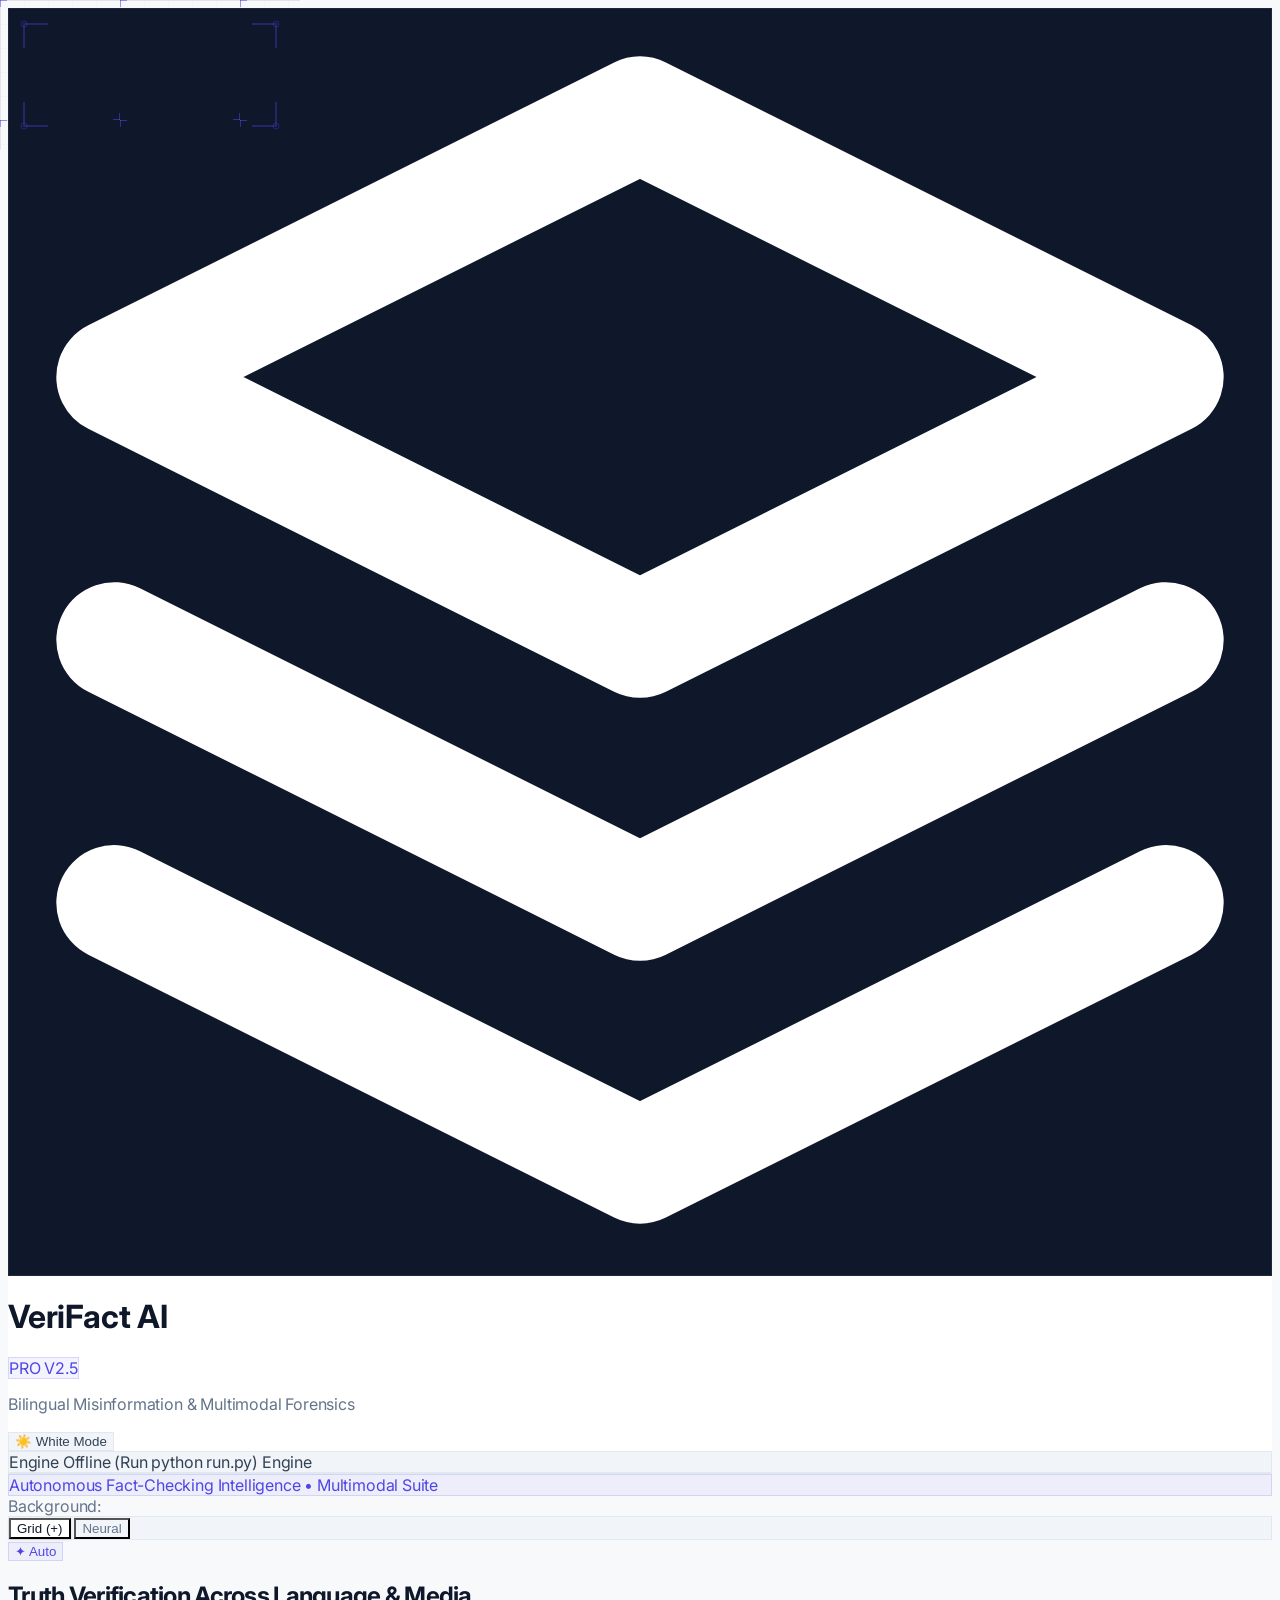
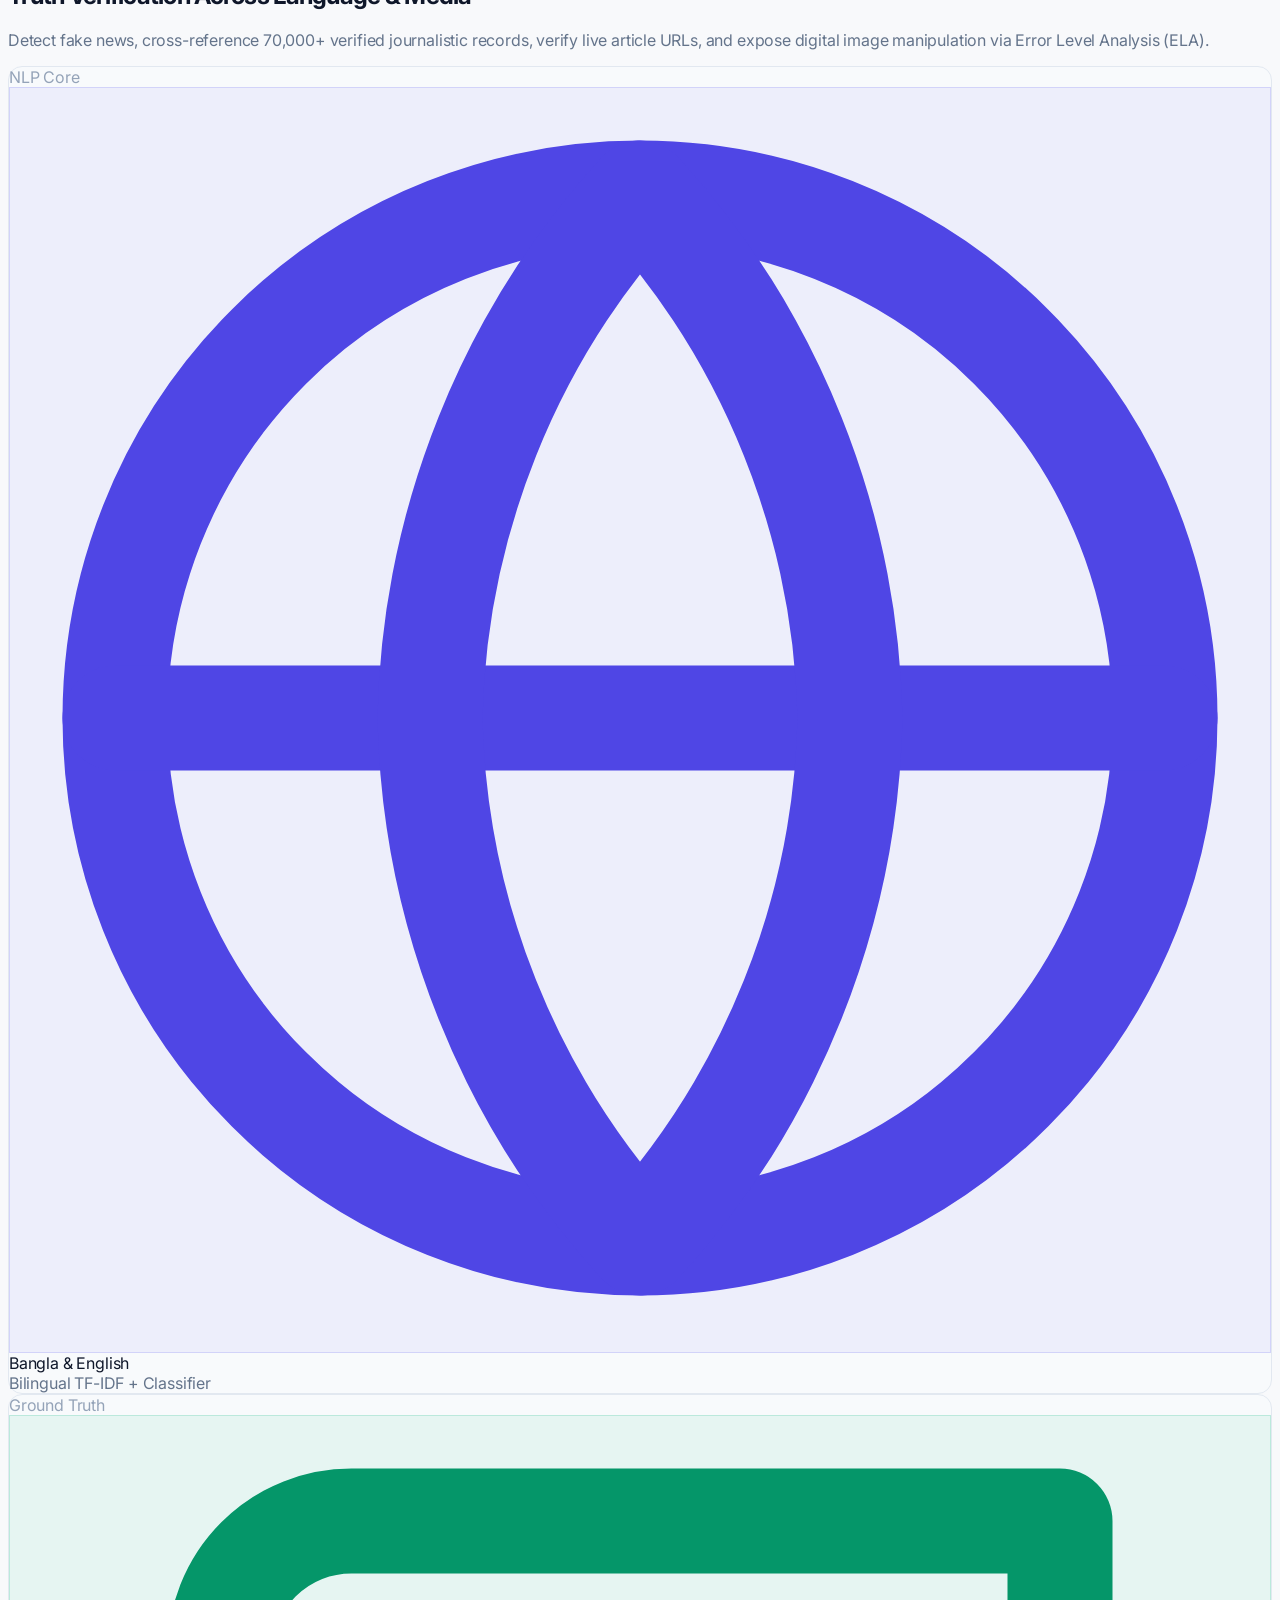
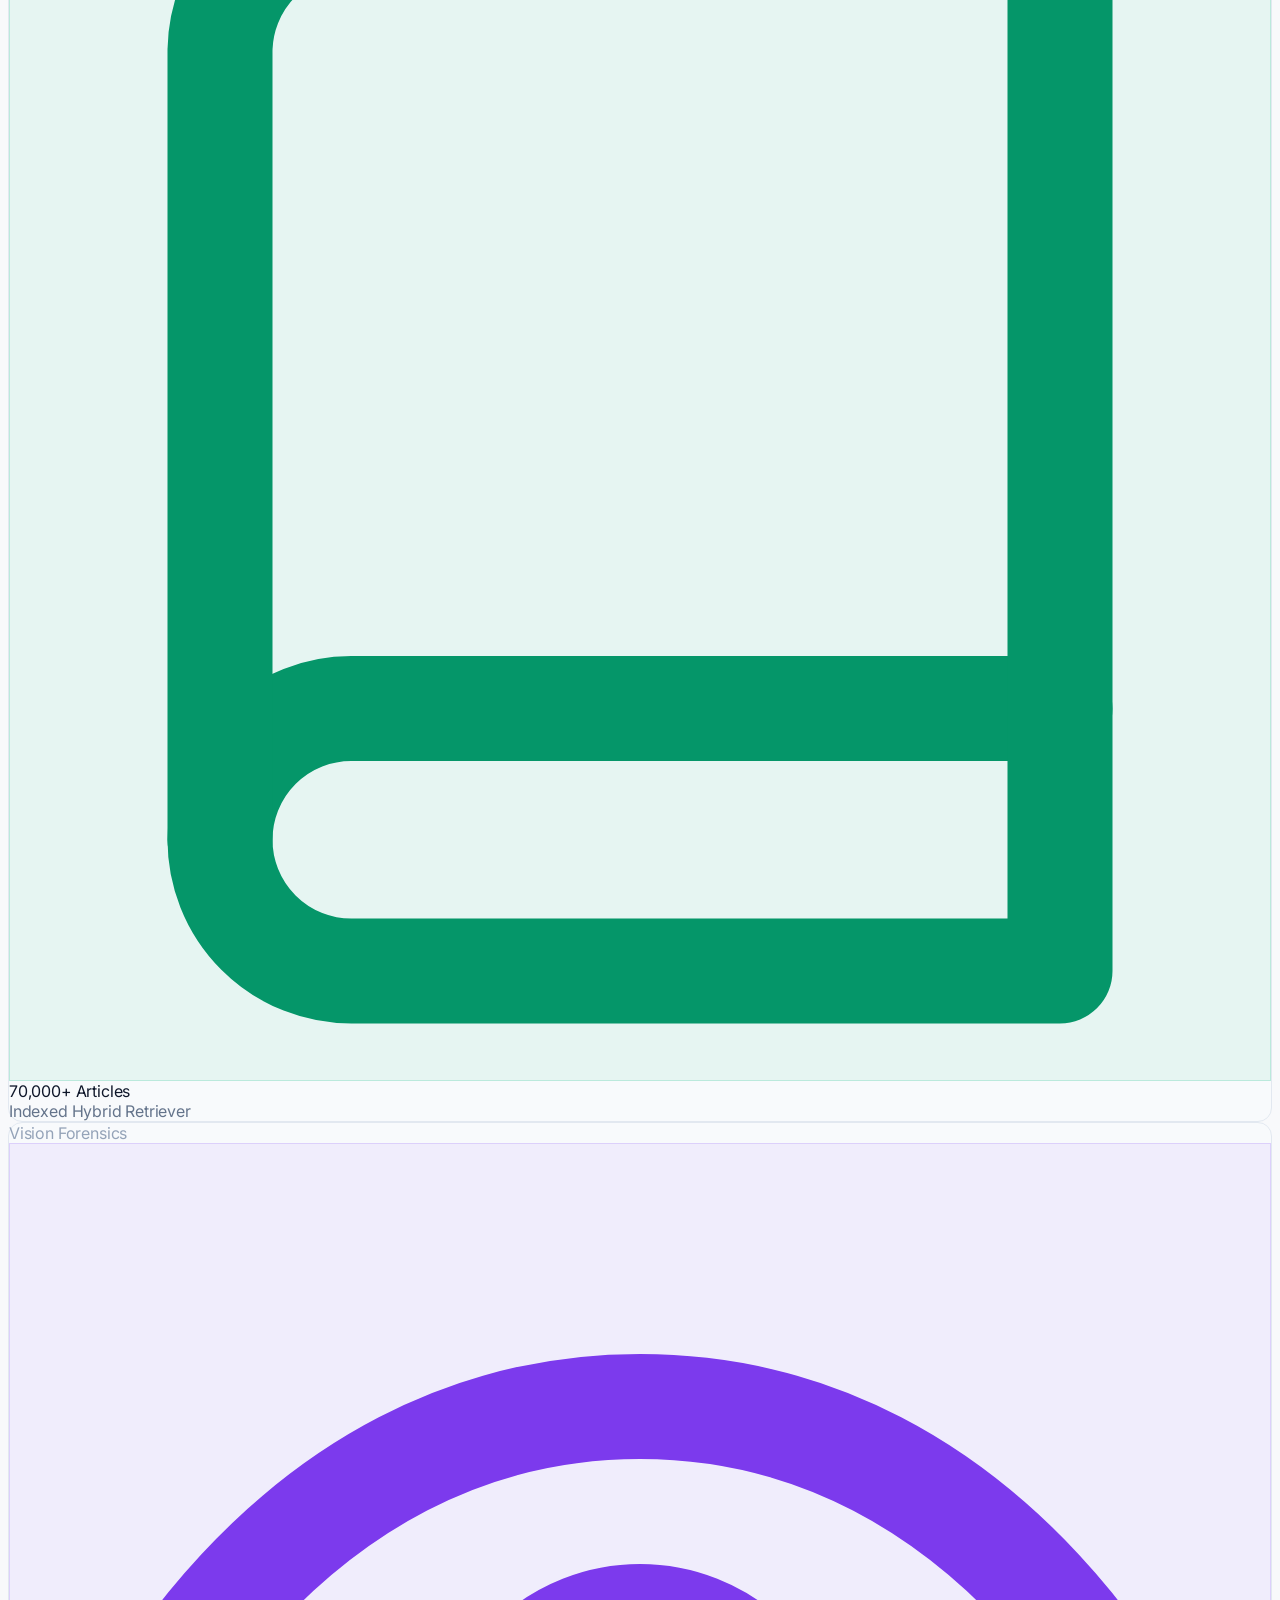
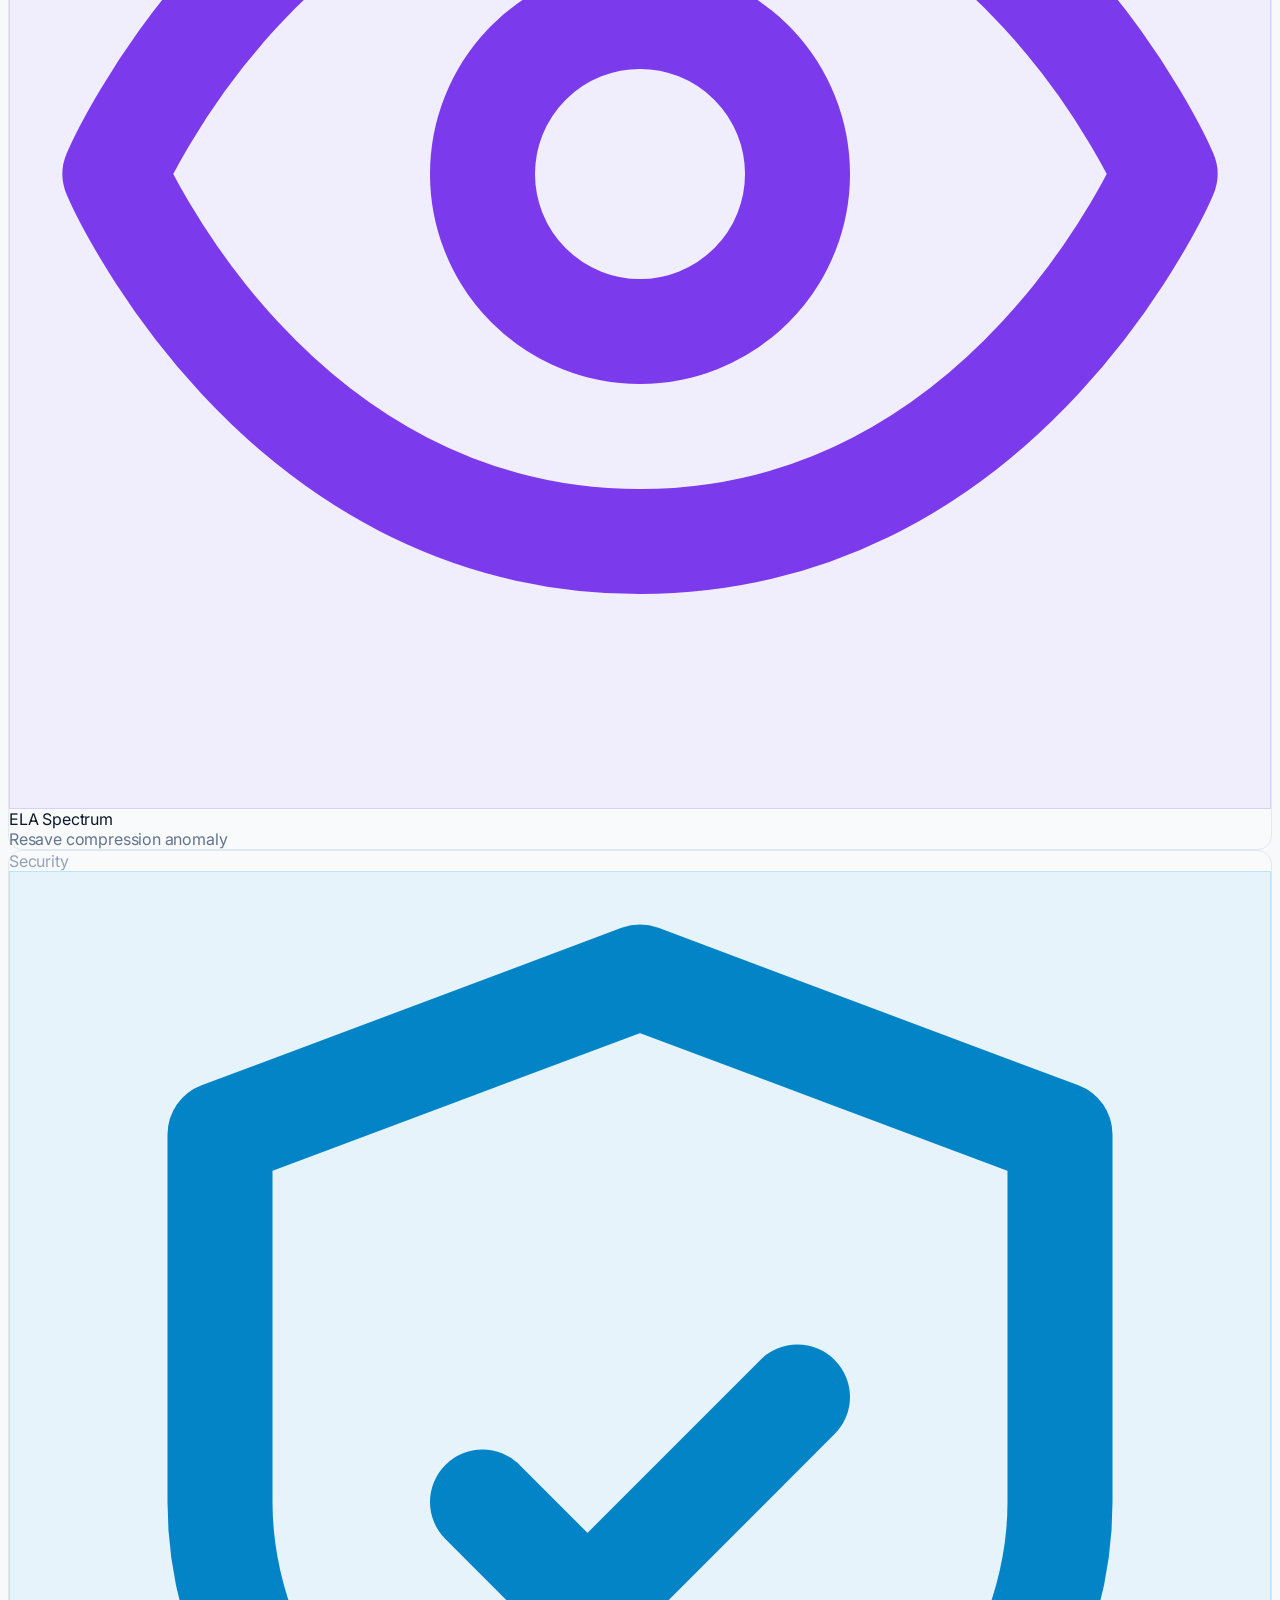
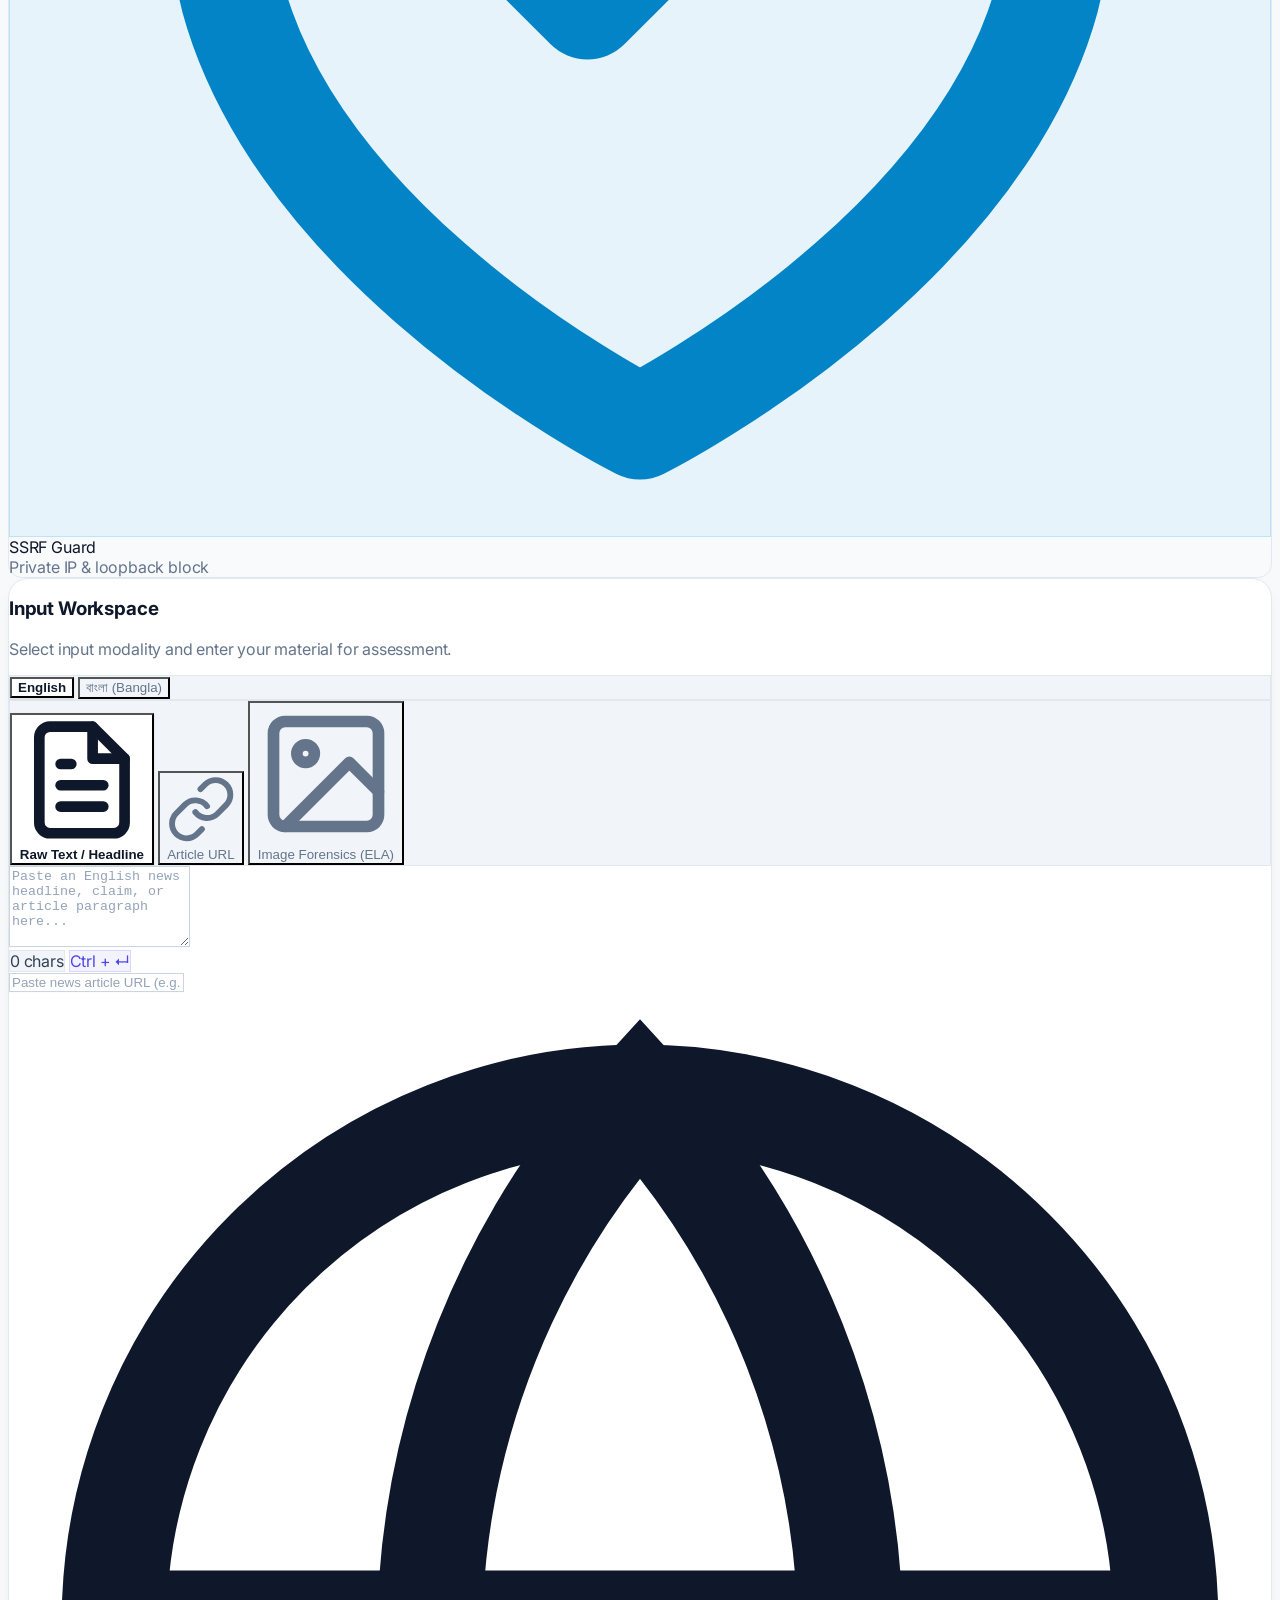
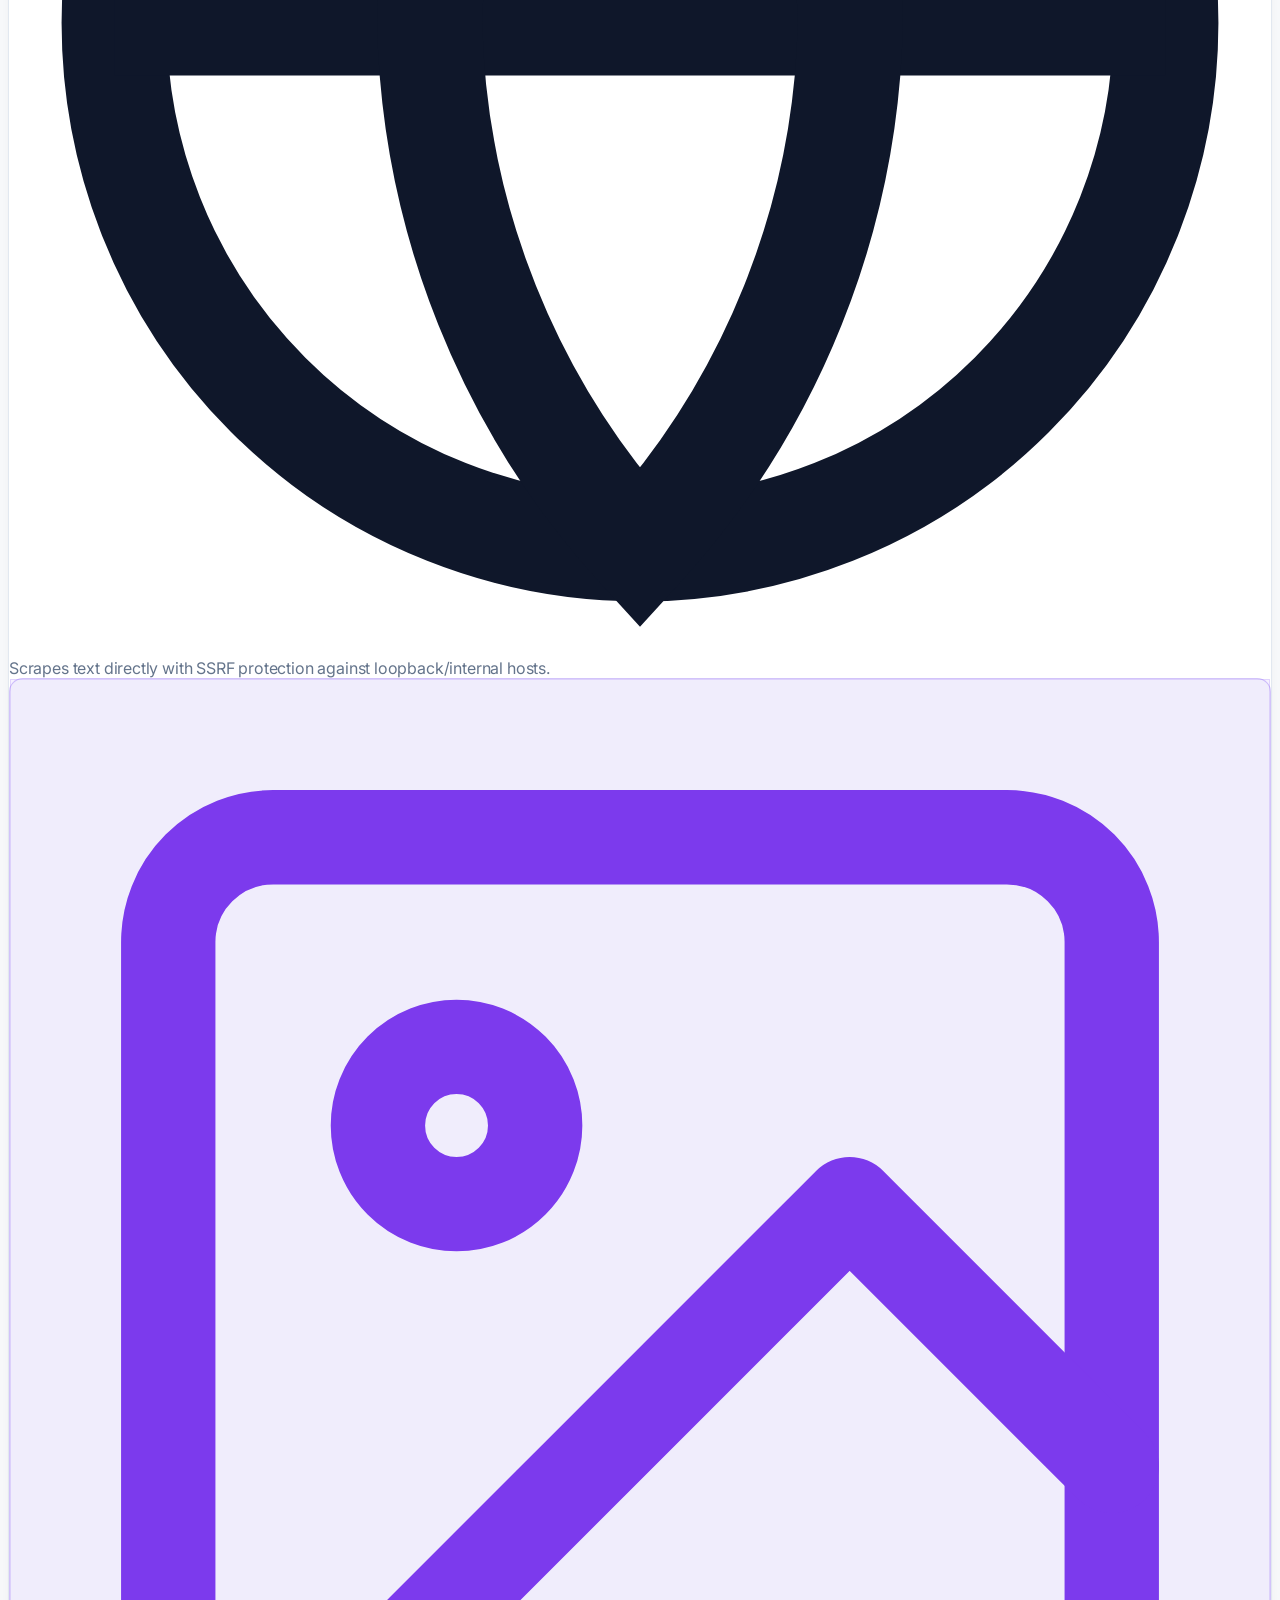
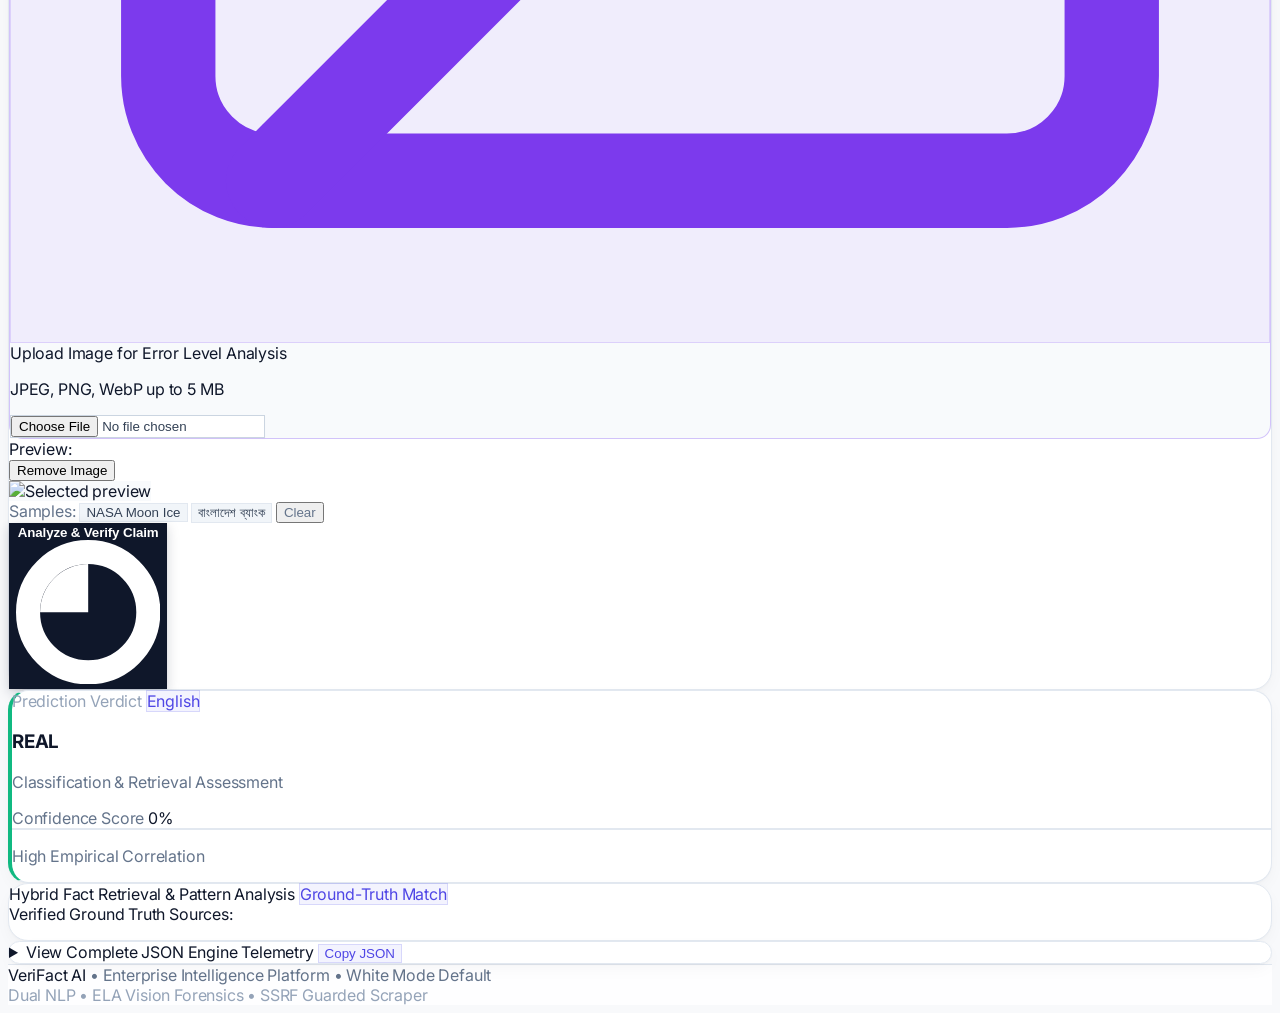
==== frontend/index.html @ a0c015c8 "feat(ui): refine background engine to ultra-luxury Grid (+) and Neural 3D AI core, zero console warn" ====
<!DOCTYPE html>
<html lang="en" data-theme="light">
<head>
  <meta charset="UTF-8" />
  <meta name="viewport" content="width=device-width, initial-scale=1.0" />
  <title>VeriFact AI — Luxury Multimodal Fact Intelligence</title>
  
  <!-- Tailwind CSS & Google Fonts -->
  <script src="https://cdn.tailwindcss.com"></script>
  <link rel="preconnect" href="https://fonts.googleapis.com">
  <link rel="preconnect" href="https://fonts.gstatic.com" crossorigin>
  <link href="https://fonts.googleapis.com/css2?family=Inter:wght@300;400;500;600;700;800;900&family=Noto+Sans+Bengali:wght@400;500;600;700&family=Hind+Siliguri:wght@400;500;600;700&family=JetBrains+Mono:wght@400;500;600;700&display=swap" rel="stylesheet">
  
  <!-- Modular Custom Stylesheet -->
  <link rel="stylesheet" href="css/styles.css" />
</head>
<body class="selection:bg-indigo-600 selection:text-white flex flex-col justify-between">

  <!-- Pure Dynamic Vector Background Layer Container (SVG & Canvas) -->
  <div id="dynamicBgContainer" class="fixed inset-0 z-0 pointer-events-none overflow-hidden" aria-hidden="true"></div>

  <!-- Ambient Luxury Canvas with Subtle Pastel Glows -->
  <div class="fixed inset-0 pointer-events-none z-0 overflow-hidden" aria-hidden="true">
    <!-- Top Central Ambient Spotlight (Soft Indigo) -->
    <div id="ambientSpotlight" class="absolute -top-[280px] left-1/2 -translate-x-1/2 w-[1300px] h-[700px] rounded-full pointer-events-none"
         style="background: radial-gradient(ellipse at top, var(--spotlight-1), transparent 70%);"></div>
    
    <!-- Secondary Bottom Ambient Glow (Soft Sky Cyan) -->
    <div class="absolute -bottom-[220px] -right-[120px] w-[750px] h-[650px] rounded-full pointer-events-none"
         style="background: radial-gradient(ellipse at center, var(--spotlight-2), transparent 70%);"></div>

    <!-- Tertiary Ambient Side Aura (Soft Rose) -->
    <div class="absolute top-[40%] -left-[180px] w-[600px] h-[600px] rounded-full pointer-events-none"
         style="background: radial-gradient(ellipse at center, var(--spotlight-3), transparent 70%);"></div>

    <!-- Micro Dot-Matrix Grid with Subtle Radial Fade Mask -->
    <div id="ambientDots" class="absolute inset-0 [background-size:26px_26px] [mask-image:radial-gradient(ellipse_75%_65%_at_50%_35%,#000_50%,transparent_100%)] opacity-70"
         style="background-image: radial-gradient(var(--bg-dots) 1px, transparent 1px);"></div>

    <!-- Top Rim Illumination Beam -->
    <div class="absolute top-0 left-0 right-0 h-[1px]"
         style="background: linear-gradient(90deg, transparent, var(--top-rim-beam), transparent);"></div>
  </div>

  <!-- Top Glassmorphic Navigation -->
  <header class="relative z-30 sticky top-0 transition-colors duration-200"
          style="background: var(--header-bg); border-bottom: 1px solid var(--header-border); backdrop-filter: blur(20px); -webkit-backdrop-filter: blur(20px);">
    <div class="max-w-5xl mx-auto px-4 sm:px-6 py-3.5 flex items-center justify-between">
      
      <!-- Brand & Emblem -->
      <div class="flex items-center gap-3">
        <!-- Minimal Geometric Aperture Emblem -->
        <div class="w-8 h-8 sm:w-9 sm:h-9 rounded-xl flex items-center justify-center font-bold text-sm shadow-xs transition-all"
             style="background: var(--logo-bg); color: var(--logo-text); border: 1px solid var(--logo-border);">
          <svg class="w-4 h-4 text-indigo-300 dark:text-indigo-400" viewBox="0 0 24 24" fill="none" stroke="currentColor" stroke-width="2.2" stroke-linecap="round" stroke-linejoin="round">
            <polygon points="12 2 2 7 12 12 22 7 12 2"></polygon>
            <polyline points="2 17 12 22 22 17"></polyline>
            <polyline points="2 12 12 17 22 12"></polyline>
          </svg>
        </div>
        <div>
          <div class="flex items-center gap-2">
            <h1 class="text-sm sm:text-base font-bold tracking-tight uppercase" style="color: var(--text-main);">VeriFact AI</h1>
            <span class="text-[10px] font-mono uppercase px-2 py-0.5 rounded-full badge-indigo font-bold tracking-wide">
              PRO V2.5
            </span>
          </div>
          <p class="text-[11px] font-normal" style="color: var(--text-muted);">Bilingual Misinformation & Multimodal Forensics</p>
        </div>
      </div>

      <!-- Controls: Theme Toggle & Engine Status -->
      <div class="flex items-center gap-2 sm:gap-2.5">
        
        <!-- White / Dark Theme Switcher Button -->
        <button type="button" id="themeToggleBtn" onclick="toggleTheme()"
          class="flex items-center gap-1.5 px-3 py-1.5 rounded-lg text-xs font-mono pill-theme hover:opacity-90 transition cursor-pointer shadow-xs active:scale-95"
          title="Toggle White / Dark Theme">
          <span id="themeIcon">☀️</span>
          <span id="themeLabel" class="hidden sm:inline font-semibold">White Mode</span>
        </button>

        <!-- Backend Status Pill -->
        <div id="serverStatus" class="flex items-center gap-2 px-3 py-1.5 rounded-lg text-xs font-mono pill-theme shadow-xs">
          <span id="statusDot" class="w-2 h-2 rounded-full bg-zinc-400 animate-pulse"></span>
          <span id="statusText" class="hidden sm:inline">Checking Engine...</span>
          <span class="sm:hidden font-mono text-[10px]" id="statusMobileText">Engine</span>
        </div>
      </div>
    </div>
  </header>

  <!-- Main Workspace -->
  <main class="relative z-10 max-w-5xl w-full mx-auto px-4 sm:px-6 py-8 space-y-6 flex-grow">

    <!-- Hero Announcement & Value Proposition -->
    <div class="text-center sm:text-left space-y-3">
      <div class="flex flex-wrap items-center justify-between gap-3">
        <!-- Eyebrow Pill Badge -->
        <div class="inline-flex items-center gap-2 px-3 py-1 rounded-full text-[11px] font-mono tracking-wider uppercase badge-indigo shadow-xs">
          <span class="w-1.5 h-1.5 rounded-full bg-indigo-500 animate-ping"></span>
          Autonomous Fact-Checking Intelligence • Multimodal Suite
        </div>

        <!-- Background Shades Preset Switcher: Grid (+) & Neural -->
        <div class="flex items-center gap-1.5 text-xs font-mono">
          <span class="text-[11px] hidden sm:inline" style="color: var(--text-muted);">Background:</span>
          <div class="inline-flex rounded-xl p-0.5 shadow-xs" style="background: var(--tab-bar-bg); border: 1px solid var(--card-border);">
            <button type="button" onclick="setBackgroundPattern('grid')" id="bgBtn-grid" class="px-3 py-1 rounded-lg text-[11px] font-bold transition cursor-pointer" title="Technical Blueprint Cross Grid (+)">Grid (+)</button>
            <button type="button" onclick="setBackgroundPattern('neural')" id="bgBtn-neural" class="px-3 py-1 rounded-lg text-[11px] transition cursor-pointer" title="3D Geodesic AI Constellation">Neural</button>
          </div>
          <!-- Auto-Cycle Toggle Button -->
          <button type="button" onclick="toggleAutoCycle()" id="bgBtn-auto" class="flex items-center gap-1.5 px-2.5 py-1 rounded-xl text-[11px] font-bold transition cursor-pointer shadow-xs badge-indigo" title="Toggle Auto-Cycle">
            <span id="bgAutoDot" class="w-1.5 h-1.5 rounded-full bg-indigo-500 animate-ping"></span>
            <span>✦ Auto</span>
          </button>
        </div>
      </div>
      
      <h2 class="text-3xl sm:text-4xl md:text-[2.65rem] font-extrabold tracking-tight text-metallic leading-[1.16]">
        Truth Verification Across Language & Media
      </h2>
      <p class="text-sm sm:text-[15px] max-w-2xl leading-relaxed" style="color: var(--text-muted);">
        Detect fake news, cross-reference 70,000+ verified journalistic records, verify live article URLs, and expose digital image manipulation via Error Level Analysis (ELA).
      </p>
    </div>

    <!-- Live Telemetry Feature Overview Cards (Precision Enterprise Icons) -->
    <div class="grid grid-cols-1 sm:grid-cols-2 lg:grid-cols-4 gap-3 text-xs font-mono">
      
      <!-- 1. NLP Core -->
      <div class="mono-card-subtle p-4 flex flex-col justify-between hover:translate-y-[-1px] transition">
        <div class="flex items-center justify-between">
          <span class="text-[10px] uppercase tracking-wider font-bold" style="color: var(--text-subtle);">NLP Core</span>
          <div class="w-7 h-7 rounded-lg flex items-center justify-center badge-indigo shadow-2xs">
            <svg class="w-3.5 h-3.5" viewBox="0 0 24 24" fill="none" stroke="currentColor" stroke-width="2" stroke-linecap="round" stroke-linejoin="round">
              <circle cx="12" cy="12" r="10"></circle>
              <line x1="2" y1="12" x2="22" y2="12"></line>
              <path d="M12 2a15.3 15.3 0 0 1 4 10 15.3 15.3 0 0 1-4 10 15.3 15.3 0 0 1-4-10 15.3 15.3 0 0 1 4-10z"></path>
            </svg>
          </div>
        </div>
        <div class="mt-3 font-bold text-sm sm:text-[15px]" style="color: var(--text-main);">Bangla & English</div>
        <span class="text-[11px] mt-0.5" style="color: var(--text-muted);">Bilingual TF-IDF + Classifier</span>
      </div>

      <!-- 2. Ground Truth -->
      <div class="mono-card-subtle p-4 flex flex-col justify-between hover:translate-y-[-1px] transition">
        <div class="flex items-center justify-between">
          <span class="text-[10px] uppercase tracking-wider font-bold" style="color: var(--text-subtle);">Ground Truth</span>
          <div class="w-7 h-7 rounded-lg flex items-center justify-center badge-emerald shadow-2xs">
            <svg class="w-3.5 h-3.5" viewBox="0 0 24 24" fill="none" stroke="currentColor" stroke-width="2" stroke-linecap="round" stroke-linejoin="round">
              <path d="M4 19.5A2.5 2.5 0 0 1 6.5 17H20"></path>
              <path d="M6.5 2H20v20H6.5A2.5 2.5 0 0 1 4 19.5v-15A2.5 2.5 0 0 1 6.5 2z"></path>
            </svg>
          </div>
        </div>
        <div class="mt-3 font-bold text-sm sm:text-[15px]" style="color: var(--text-main);">70,000+ Articles</div>
        <span class="text-[11px] mt-0.5" style="color: var(--text-muted);">Indexed Hybrid Retriever</span>
      </div>

      <!-- 3. Vision Forensics -->
      <div class="mono-card-subtle p-4 flex flex-col justify-between hover:translate-y-[-1px] transition">
        <div class="flex items-center justify-between">
          <span class="text-[10px] uppercase tracking-wider font-bold" style="color: var(--text-subtle);">Vision Forensics</span>
          <div class="w-7 h-7 rounded-lg flex items-center justify-center badge-violet shadow-2xs">
            <svg class="w-3.5 h-3.5" viewBox="0 0 24 24" fill="none" stroke="currentColor" stroke-width="2" stroke-linecap="round" stroke-linejoin="round">
              <path d="M2 12s3-7 10-7 10 7 10 7-3 7-10 7-10-7-10-7Z"></path>
              <circle cx="12" cy="12" r="3"></circle>
            </svg>
          </div>
        </div>
        <div class="mt-3 font-bold text-sm sm:text-[15px]" style="color: var(--text-main);">ELA Spectrum</div>
        <span class="text-[11px] mt-0.5" style="color: var(--text-muted);">Resave compression anomaly</span>
      </div>

      <!-- 4. Security -->
      <div class="mono-card-subtle p-4 flex flex-col justify-between hover:translate-y-[-1px] transition">
        <div class="flex items-center justify-between">
          <span class="text-[10px] uppercase tracking-wider font-bold" style="color: var(--text-subtle);">Security</span>
          <div class="w-7 h-7 rounded-lg flex items-center justify-center badge-sky shadow-2xs">
            <svg class="w-3.5 h-3.5" viewBox="0 0 24 24" fill="none" stroke="currentColor" stroke-width="2" stroke-linecap="round" stroke-linejoin="round">
              <path d="M12 22s8-4 8-10V5l-8-3-8 3v7c0 6 8 10 8 10z"></path>
              <path d="m9 12 2 2 4-4"></path>
            </svg>
          </div>
        </div>
        <div class="mt-3 font-bold text-sm sm:text-[15px]" style="color: var(--text-main);">SSRF Guard</div>
        <span class="text-[11px] mt-0.5" style="color: var(--text-muted);">Private IP & loopback block</span>
      </div>
    </div>

    <!-- Primary Input Workspace Card -->
    <section class="mono-card p-6 sm:p-7 space-y-6">
      
      <!-- Top Row: Card Title & Language Toggle -->
      <div class="flex flex-wrap items-center justify-between gap-4 border-b pb-5" style="border-color: var(--card-border);">
        <div>
          <h3 class="text-base sm:text-lg font-bold tracking-tight" style="color: var(--text-main);">Input Workspace</h3>
          <p class="text-xs mt-0.5 font-normal" style="color: var(--text-muted);">Select input modality and enter your material for assessment.</p>
        </div>

        <!-- Language Switcher Segmented Control -->
        <div id="langSelector" class="inline-flex rounded-lg p-0.5 shadow-2xs" style="background: var(--tab-bar-bg); border: 1px solid var(--card-border);">
          <button type="button" id="btnEn" onclick="setLanguage('en')"
            class="px-3.5 py-1.5 rounded-md text-xs font-semibold transition cursor-pointer"
            style="background: var(--tab-active-bg); color: var(--tab-active-text); box-shadow: var(--tab-active-shadow);">
            English
          </button>
          <button type="button" id="btnBn" onclick="setLanguage('bn')"
            class="px-3.5 py-1.5 rounded-md text-xs font-semibold transition cursor-pointer"
            style="color: var(--tab-inactive-text);">
            বাংলা (Bangla)
          </button>
        </div>
      </div>

      <!-- Segmented Modality Tabs with Refined SVG Icons -->
      <div class="inline-flex rounded-xl p-1 gap-1 flex-wrap sm:flex-nowrap" style="background: var(--tab-bar-bg); border: 1px solid var(--card-border);">
        <button type="button" id="tabText" onclick="setInputMode('text')"
          class="flex items-center gap-2 px-3.5 py-1.5 rounded-lg text-xs font-semibold transition cursor-pointer"
          style="background: var(--tab-active-bg); color: var(--tab-active-text); box-shadow: var(--tab-active-shadow);">
          <svg class="w-3.5 h-3.5 text-indigo-600 dark:text-indigo-400" viewBox="0 0 24 24" fill="none" stroke="currentColor" stroke-width="2" stroke-linecap="round" stroke-linejoin="round">
            <path d="M14 2H6a2 2 0 0 0-2 2v16a2 2 0 0 0 2 2h12a2 2 0 0 0 2-2V8z"></path>
            <polyline points="14 2 14 8 20 8"></polyline>
            <line x1="16" y1="13" x2="8" y2="13"></line>
            <line x1="16" y1="17" x2="8" y2="17"></line>
            <polyline points="10 9 9 9 8 9"></polyline>
          </svg>
          <span>Raw Text / Headline</span>
        </button>

        <button type="button" id="tabUrl" onclick="setInputMode('url')"
          class="flex items-center gap-2 px-3.5 py-1.5 rounded-lg text-xs font-semibold transition cursor-pointer"
          style="color: var(--tab-inactive-text); background: transparent;">
          <svg class="w-3.5 h-3.5 text-sky-600 dark:text-sky-400" viewBox="0 0 24 24" fill="none" stroke="currentColor" stroke-width="2" stroke-linecap="round" stroke-linejoin="round">
            <path d="M10 13a5 5 0 0 0 7.54.54l3-3a5 5 0 0 0-7.07-7.07l-1.72 1.71"></path>
            <path d="M14 11a5 5 0 0 0-7.54-.54l-3 3a5 5 0 0 0 7.07 7.07l1.71-1.71"></path>
          </svg>
          <span>Article URL</span>
        </button>

        <button type="button" id="tabImage" onclick="setInputMode('image')"
          class="flex items-center gap-2 px-3.5 py-1.5 rounded-lg text-xs font-semibold transition cursor-pointer"
          style="color: var(--tab-inactive-text); background: transparent;">
          <svg class="w-3.5 h-3.5 text-violet-600 dark:text-violet-400" viewBox="0 0 24 24" fill="none" stroke="currentColor" stroke-width="2" stroke-linecap="round" stroke-linejoin="round">
            <rect x="3" y="3" width="18" height="18" rx="2" ry="2"></rect>
            <circle cx="8.5" cy="8.5" r="1.5"></circle>
            <polyline points="21 15 16 10 5 21"></polyline>
          </svg>
          <span>Image Forensics (ELA)</span>
        </button>
      </div>

      <!-- Modality 1: Raw Text Input -->
      <div id="textInputContainer" class="space-y-2">
        <div class="relative">
          <textarea id="newsInput" rows="5"
            oninput="updateCharCount()"
            placeholder="Paste an English news headline, claim, or article paragraph here..."
            class="mono-input w-full rounded-xl p-4 text-sm outline-none resize-y font-normal leading-relaxed min-h-[140px]"></textarea>
          
          <!-- Character & Shortcut HUD -->
          <div class="absolute bottom-3 right-3 flex items-center gap-2 pointer-events-none">
            <span id="charCount" class="text-[10px] font-mono px-2 py-0.5 rounded pill-theme opacity-85">0 chars</span>
            <span class="text-[10px] font-mono px-2 py-0.5 rounded badge-indigo opacity-90 hidden sm:inline">Ctrl + ↵</span>
          </div>
        </div>
      </div>

      <!-- Modality 2: Article URL Input -->
      <div id="urlInputContainer" class="hidden space-y-2.5">
        <div class="relative">
          <input id="newsUrlInput" type="url"
            placeholder="Paste news article URL (e.g., https://www.bbc.com/news/article...)"
            class="mono-input w-full rounded-xl px-4 py-3.5 text-sm outline-none pl-11" />
          <div class="absolute left-4 top-1/2 -translate-y-1/2 pointer-events-none text-sky-500">
            <svg class="w-4 h-4" viewBox="0 0 24 24" fill="none" stroke="currentColor" stroke-width="2">
              <circle cx="12" cy="12" r="10"></circle>
              <line x1="2" y1="12" x2="22" y2="12"></line>
              <path d="M12 2a15.3 15.3 0 0 1 4 10 15.3 15.3 0 0 1-4 10 15.3 15.3 0 0 1-4-10 15.3 15.3 0 0 1 4-10z"></path>
            </svg>
          </div>
        </div>
        <div class="flex items-center gap-2 text-[11px] font-mono" style="color: var(--text-muted);">
          <span class="w-1.5 h-1.5 rounded-full bg-sky-500"></span>
          Scrapes text directly with SSRF protection against loopback/internal hosts.
        </div>
      </div>

      <!-- Modality 3: Image Forensics Input -->
      <div id="imageInputContainer" class="hidden space-y-4">
        <div id="imageDropzone" class="mono-card-subtle p-6 border-2 border-dashed rounded-xl text-center space-y-3 cursor-pointer transition hover:border-violet-400/60" style="border-color: rgba(139, 92, 246, 0.35);">
          <div class="w-11 h-11 mx-auto rounded-full flex items-center justify-center badge-violet shadow-2xs">
            <svg class="w-5 h-5 text-violet-600 dark:text-violet-400" viewBox="0 0 24 24" fill="none" stroke="currentColor" stroke-width="1.8" stroke-linecap="round" stroke-linejoin="round">
              <rect x="3" y="3" width="18" height="18" rx="2" ry="2"></rect>
              <circle cx="8.5" cy="8.5" r="1.5"></circle>
              <polyline points="21 15 16 10 5 21"></polyline>
            </svg>
          </div>
          <div>
            <div class="text-xs font-bold" style="color: var(--text-main);">Upload Image for Error Level Analysis</div>
            <p class="text-[11px] font-mono mt-0.5 text-violet-600/80 dark:text-violet-400/80">JPEG, PNG, WebP up to 5 MB</p>
          </div>
          <input id="imageFileInput" type="file" accept="image/jpeg,image/jpg,image/png,image/webp,image/avif"
            onchange="previewSelectedImage()"
            class="block w-full text-xs file:mr-4 file:py-2 file:px-4 file:rounded-xl file:border-0 file:text-xs file:font-semibold file:cursor-pointer cursor-pointer mono-input rounded-xl p-2.5"
            style="color: var(--text-secondary);" />
        </div>

        <div id="imagePreviewWrapper" class="hidden pt-1 space-y-2">
          <div class="flex items-center justify-between">
            <div class="flex items-center gap-2">
              <span class="text-[11px] font-mono uppercase tracking-wider text-violet-600 dark:text-violet-400 font-bold">Preview:</span>
              <span id="imageFileInfo" class="text-xs font-mono" style="color: var(--text-muted);"></span>
            </div>
            <button type="button" onclick="clearImagePreview()" class="text-xs font-mono hover:underline cursor-pointer text-rose-500 font-medium">Remove Image</button>
          </div>
          <img id="imagePreview" src="" alt="Selected preview" class="max-h-64 rounded-xl object-contain p-2 shadow-xl mx-auto border border-violet-200/50 dark:border-violet-800/40"
               style="background: var(--card-subtle-bg);" />
        </div>
      </div>

      <!-- Action Footer: Quick Samples & Submit Button -->
      <div class="flex flex-wrap items-center justify-between gap-4 pt-3.5 border-t" style="border-color: var(--card-border);">
        <div id="sampleControls" class="flex flex-wrap items-center gap-2 text-xs">
          <span class="font-mono text-[11px]" style="color: var(--text-muted);">Samples:</span>
          <button type="button" onclick="loadSample('en')" class="px-3 py-1 rounded-lg pill-theme hover:badge-indigo text-xs transition cursor-pointer shadow-2xs">
            NASA Moon Ice
          </button>
          <button type="button" onclick="loadSample('bn')" class="px-3 py-1 rounded-lg pill-theme hover:badge-emerald text-xs transition cursor-pointer shadow-2xs">
            বাংলাদেশ ব্যাংক
          </button>
          <button type="button" onclick="clearAll()" class="px-3 py-1 rounded-lg hover:underline transition text-xs font-mono cursor-pointer" style="color: var(--text-muted);">
            Clear
          </button>
        </div>

        <!-- Primary Verify CTA Button -->
        <button id="verifyBtn" onclick="verifyNews()"
          class="btn-luxury px-6 py-2.5 rounded-xl font-bold text-xs flex items-center justify-center gap-2 cursor-pointer shadow-sm active:scale-98">
          <span id="btnLabel">Analyze & Verify Claim</span>
          <svg id="btnSpinner" class="hidden w-4 h-4 animate-spin text-current" fill="none" viewBox="0 0 24 24">
            <circle class="opacity-25" cx="12" cy="12" r="10" stroke="currentColor" stroke-width="4"></circle>
            <path class="opacity-75" fill="currentColor" d="M4 12a8 8 0 018-8v8H4z"></path>
          </svg>
        </button>
      </div>
    </section>

    <!-- Error Alert Box -->
    <div id="errorBox" class="hidden rounded-xl p-4 text-xs font-mono shadow-xs border border-rose-200 dark:border-rose-900/60 bg-rose-50/90 dark:bg-rose-950/40 text-rose-700 dark:text-rose-300 flex items-start gap-3"></div>

    <!-- Results Section -->
    <section id="resultSection" class="hidden space-y-5">
      
      <div class="grid grid-cols-1 md:grid-cols-3 gap-5">

        <!-- Verdict Card -->
        <div id="verdictCard" class="mono-card p-6 flex flex-col justify-between" style="border-left: 4px solid var(--verdict-border);">
          <div>
            <div class="flex items-center justify-between">
              <span class="text-[10px] uppercase tracking-widest font-mono font-bold" style="color: var(--text-subtle);">Prediction Verdict</span>
              <span id="langBadge" class="text-[10px] font-mono px-2.5 py-0.5 rounded-full badge-indigo font-bold">English</span>
            </div>
            
            <h3 id="verdictTitle" class="text-2xl font-black mt-3.5 tracking-tight" style="color: var(--text-main);">REAL</h3>
            <p id="verdictSubtitle" class="text-xs mt-1 font-mono" style="color: var(--text-muted);">Classification & Retrieval Assessment</p>
          </div>

          <div class="mt-8 space-y-2.5">
            <div class="flex justify-between text-xs font-mono">
              <span style="color: var(--text-muted);">Confidence Score</span>
              <span id="confidenceText" class="font-bold text-sm" style="color: var(--text-main);">0%</span>
            </div>
            <div class="w-full h-2 rounded-full overflow-hidden p-[1px]" style="background: var(--progress-track); border: 1px solid var(--card-border);">
              <div id="confidenceBar" class="h-full rounded-full transition-all duration-700"
                   style="width: 0%; background: var(--progress-bar); box-shadow: var(--progress-shadow);"></div>
            </div>
            <p id="confidenceLevel" class="text-[10px] font-mono mt-1" style="color: var(--text-muted);">High Empirical Correlation</p>
          </div>
        </div>

        <!-- Evidence / Forensics Card -->
        <div class="mono-card p-6 md:col-span-2 flex flex-col justify-between space-y-4">
          <div>
            <div class="flex items-center justify-between gap-2 border-b pb-3" style="border-color: var(--card-border);">
              <span id="evidenceHeading" class="text-xs uppercase tracking-wider font-mono font-semibold" style="color: var(--text-main);">
                Hybrid Fact Retrieval & Pattern Analysis
              </span>
              <span id="sourceBadge" class="text-[11px] font-mono px-2.5 py-0.5 rounded-full badge-indigo font-bold">
                Ground-Truth Match
              </span>
            </div>

            <!-- Matches & Patterns Container -->
            <div id="matchesContainer" class="mt-4 space-y-3 text-sm leading-relaxed" style="color: var(--text-main);"></div>
          </div>

          <!-- Reference Sources Links -->
          <div id="linksContainer" class="hidden pt-3 border-t space-y-2" style="border-color: var(--card-border);">
            <span class="text-xs font-mono uppercase text-sky-600 dark:text-sky-400 font-semibold">Verified Ground Truth Sources:</span>
            <ul id="linksList" class="space-y-1.5 text-xs underline font-mono" style="color: var(--text-main);"></ul>
          </div>
        </div>
      </div>

      <!-- Raw API Response Accordion -->
      <details class="mono-card p-5 text-xs transition" style="color: var(--text-muted);">
        <summary class="cursor-pointer font-mono font-medium select-none hover:opacity-80 transition flex items-center justify-between" style="color: var(--text-main);">
          <span>View Complete JSON Engine Telemetry</span>
          <button type="button" onclick="copyJsonPayload(event)" class="text-[11px] font-mono px-2.5 py-1 rounded-md badge-indigo hover:opacity-85 cursor-pointer shadow-2xs">
            <span id="copyJsonBtnText">Copy JSON</span>
          </button>
        </summary>
        <pre id="rawJson" class="mt-4 p-4 rounded-xl overflow-x-auto text-[11px] leading-relaxed font-code"
             style="background: var(--code-bg); color: var(--code-text); border: 1px solid var(--code-border);"></pre>
      </details>
    </section>

  </main>

  <!-- Luxury Footer -->
  <footer class="relative z-10 py-6 text-center text-xs font-mono transition-colors duration-300"
          style="background: var(--footer-bg); border-top: 1px solid var(--footer-border); color: var(--text-muted);">
    <div class="max-w-5xl mx-auto px-4 flex flex-col sm:flex-row items-center justify-between gap-3">
      <div class="flex items-center gap-2">
        <span class="font-bold" style="color: var(--text-main);">VeriFact AI</span>
        <span>• Enterprise Intelligence Platform • White Mode Default</span>
      </div>
      <div class="text-[11px]" style="color: var(--text-subtle);">Dual NLP • ELA Vision Forensics • SSRF Guarded Scraper</div>
    </div>
  </footer>

  <!-- Dynamic Vector Background Engine (Pure SVG & Canvas Auto-Cycling) -->
  <script src="js/background-engine.js"></script>
  <!-- Modular Application Logic Script -->
  <script src="js/app.js"></script>
</body>
</html>
---- frontend/css/styles.css ----
/* =========================================================
   VERIFACT AI — LUXURY DESIGN SYSTEM WITH LIGHT PASTEL ACCENTS
   Modular Stylesheet
   ========================================================= */

/* =========================================================
   VERIFACT AI — PREMIUM ENTERPRISE SAAS DESIGN SYSTEM
   Linear, Stripe & Vercel Inspired Foreground Component Architecture
   ========================================================= */

/* 1. LIGHT THEME (LUXURY WHITE MINIMALISM - DEFAULT) */
:root, [data-theme="light"] {
  /* BACKGROUND TOKENS - STRICTLY PRESERVED */
  --bg-primary: #f8f9fb;
  --bg-dots: rgba(0, 0, 0, 0.04);
  --spotlight-1: rgba(99, 102, 241, 0.045);
  --spotlight-2: rgba(14, 165, 233, 0.035);
  --spotlight-3: rgba(244, 63, 94, 0.015);
  --top-rim-beam: rgba(99, 102, 241, 0.15);
  
  /* FOREGROUND SAAS DESIGN TOKENS */
  --header-bg: rgba(255, 255, 255, 0.92);
  --header-border: #e2e8f0;
  
  --text-main: #0f172a;        /* High-contrast slate-900 */
  --text-secondary: #334155;   /* Refined body slate-700 */
  --text-muted: #64748b;       /* Crisp secondary slate-500 */
  --text-subtle: #94a3b8;      /* Meta & caption slate-400 */
  --text-gradient: linear-gradient(180deg, #0f172a 30%, #312e81 120%);
  
  --card-bg: #ffffff;
  --card-border: #e2e8f0;
  --card-inner-rim: rgba(255, 255, 255, 0.95);
  --card-shadow: 
    0 1px 3px 0 rgba(0, 0, 0, 0.03),
    0 6px 18px -4px rgba(0, 0, 0, 0.05);
  --card-shadow-hover: 
    0 2px 6px 0 rgba(0, 0, 0, 0.04),
    0 12px 24px -6px rgba(0, 0, 0, 0.08);
  
  --card-subtle-bg: #f8fafc;
  --card-subtle-border: #e2e8f0;
  
  --input-bg: #ffffff;
  --input-border: #cbd5e1;
  --input-text: #0f172a;
  --input-placeholder: #94a3b8;
  --input-focus-border: #6366f1;
  --input-focus-ring: rgba(99, 102, 241, 0.14);
  
  --btn-luxury-bg: #0f172a;
  --btn-luxury-text: #ffffff;
  --btn-luxury-border: #0f172a;
  --btn-luxury-shadow: 0 1px 2px 0 rgba(0, 0, 0, 0.06), 0 4px 12px 0 rgba(15, 23, 42, 0.18);
  --btn-luxury-hover: #1e293b;
  
  --pill-bg: #f1f5f9;
  --pill-border: #e2e8f0;
  --pill-text: #334155;
  
  --tab-bar-bg: #f1f5f9;
  --tab-active-bg: #ffffff;
  --tab-active-text: #0f172a;
  --tab-active-shadow: 0 1px 3px 0 rgba(0, 0, 0, 0.08), 0 1px 2px 0 rgba(0, 0, 0, 0.04);
  --tab-inactive-text: #64748b;
  --tab-inactive-hover: #0f172a;
  
  --logo-bg: #0f172a;
  --logo-text: #ffffff;
  --logo-border: #1e293b;
  
  --progress-track: #e2e8f0;
  --progress-bar: #10b981;
  --progress-shadow: 0 0 10px rgba(16, 185, 129, 0.3);
  
  --code-bg: #f8fafc;
  --code-border: #e2e8f0;
  --code-text: #0f172a;
  
  --verdict-border: #10b981;
  --footer-bg: rgba(255, 255, 255, 0.92);
  --footer-border: #e2e8f0;
}

/* 2. DARK THEME (ENTERPRISE OBSIDIAN GLASS) */
[data-theme="dark"] {
  /* BACKGROUND TOKENS - STRICTLY PRESERVED */
  --bg-primary: #030304;
  --bg-dots: rgba(255, 255, 255, 0.07);
  --spotlight-1: rgba(99, 102, 241, 0.1);
  --spotlight-2: rgba(14, 165, 233, 0.045);
  --spotlight-3: rgba(244, 63, 94, 0.03);
  --top-rim-beam: rgba(99, 102, 241, 0.3);
  
  /* FOREGROUND SAAS DESIGN TOKENS */
  --header-bg: rgba(8, 10, 15, 0.88);
  --header-border: rgba(255, 255, 255, 0.08);
  
  --text-main: #f8fafc;        /* Crisp white */
  --text-secondary: #cbd5e1;   /* Slate-300 */
  --text-muted: #94a3b8;       /* Slate-400 */
  --text-subtle: #64748b;      /* Slate-500 */
  --text-gradient: linear-gradient(180deg, #FFFFFF 20%, #a5b4fc 120%);
  
  --card-bg: rgba(13, 15, 22, 0.92);
  --card-border: rgba(255, 255, 255, 0.08);
  --card-inner-rim: rgba(255, 255, 255, 0.08);
  --card-shadow: 
    0 1px 3px 0 rgba(0, 0, 0, 0.5),
    0 10px 28px -4px rgba(0, 0, 0, 0.7);
  --card-shadow-hover: 
    0 2px 6px 0 rgba(0, 0, 0, 0.6),
    0 16px 36px -6px rgba(0, 0, 0, 0.85);
  
  --card-subtle-bg: rgba(20, 22, 32, 0.75);
  --card-subtle-border: rgba(255, 255, 255, 0.06);
  
  --input-bg: rgba(9, 10, 15, 0.95);
  --input-border: rgba(255, 255, 255, 0.1);
  --input-text: #f8fafc;
  --input-placeholder: #475569;
  --input-focus-border: #818cf8;
  --input-focus-ring: rgba(129, 140, 248, 0.22);
  
  --btn-luxury-bg: #ffffff;
  --btn-luxury-text: #0f172a;
  --btn-luxury-border: #ffffff;
  --btn-luxury-shadow: 0 1px 2px 0 rgba(0, 0, 0, 0.2), 0 4px 14px 0 rgba(255, 255, 255, 0.15);
  --btn-luxury-hover: #f1f5f9;
  
  --pill-bg: rgba(18, 20, 28, 0.85);
  --pill-border: rgba(255, 255, 255, 0.08);
  --pill-text: #cbd5e1;
  
  --tab-bar-bg: rgba(18, 20, 28, 0.9);
  --tab-active-bg: rgba(35, 38, 52, 0.95);
  --tab-active-text: #ffffff;
  --tab-active-shadow: 0 1px 3px 0 rgba(0, 0, 0, 0.4);
  --inactive-tab-text: #94a3b8;
  --inactive-tab-hover: #cbd5e1;
  
  --logo-bg: linear-gradient(135deg, #1e1b4b 0%, #312e81 100%);
  --logo-text: #ffffff;
  --logo-border: rgba(129, 140, 248, 0.35);
  
  --progress-track: #1e293b;
  --progress-bar: #34d399;
  --progress-shadow: 0 0 12px rgba(52, 211, 153, 0.4);
  
  --code-bg: rgba(6, 7, 10, 0.95);
  --code-border: rgba(255, 255, 255, 0.08);
  --code-text: #cbd5e1;
  
  --verdict-border: #34d399;
  --footer-bg: rgba(6, 7, 10, 0.92);
  --footer-border: rgba(255, 255, 255, 0.08);
}

/* Base Body Styles */
body {
  font-family: 'Inter', 'Noto Sans Bengali', 'Hind Siliguri', -apple-system, BlinkMacSystemFont, 'Segoe UI', Roboto, sans-serif;
  background-color: var(--bg-primary);
  color: var(--text-main);
  min-height: 100vh;
  overflow-x: hidden;
  position: relative;
  transition: background-color 0.25s ease, color 0.25s ease;
  letter-spacing: -0.011em;
}

.font-code {
  font-family: 'JetBrains Mono', monospace;
}

/* =========================================================
   PURE DYNAMIC VECTOR SVG & CANVAS BACKGROUND LAYERS
   ========================================================= */
.vector-bg-layer {
  position: fixed;
  inset: 0;
  z-index: 1;
  pointer-events: none;
  opacity: 0;
  visibility: hidden;
  transition: opacity 1.2s cubic-bezier(0.16, 1, 0.3, 1), visibility 1.2s;
  overflow: hidden;
}

/* Layer 1: Enhanced Technical Blueprint Coordinate Grid (+) */
.stroke-minor-grid {
  stroke: rgba(15, 23, 42, 0.06);
}
[data-theme="dark"] .stroke-minor-grid {
  stroke: rgba(255, 255, 255, 0.07);
}

.stroke-major-grid {
  stroke: rgba(15, 23, 42, 0.11);
}
[data-theme="dark"] .stroke-major-grid {
  stroke: rgba(255, 255, 255, 0.14);
}

.stroke-cross {
  stroke: rgba(79, 70, 229, 0.55);
}
[data-theme="dark"] .stroke-cross {
  stroke: rgba(165, 180, 252, 0.85);
}

.fill-cross {
  fill: rgba(79, 70, 229, 0.6);
}
[data-theme="dark"] .fill-cross {
  fill: rgba(165, 180, 252, 0.9);
}

.stroke-cross-subtle {
  stroke: rgba(15, 23, 42, 0.2);
}
[data-theme="dark"] .stroke-cross-subtle {
  stroke: rgba(255, 255, 255, 0.35);
}

.fill-cross-subtle {
  fill: rgba(15, 23, 42, 0.2);
}
[data-theme="dark"] .fill-cross-subtle {
  fill: rgba(255, 255, 255, 0.35);
}

/* Enterprise SaaS Surface Cards */
.mono-card {
  background: var(--card-bg);
  backdrop-filter: blur(20px);
  -webkit-backdrop-filter: blur(20px);
  border: 1px solid var(--card-border);
  box-shadow: var(--card-shadow);
  border-radius: 1.25rem;
  transition: border-color 0.2s ease, box-shadow 0.2s ease, transform 0.2s ease, background-color 0.25s ease;
}

.mono-card:hover {
  box-shadow: var(--card-shadow-hover);
}

.mono-card-subtle {
  background: var(--card-subtle-bg);
  backdrop-filter: blur(16px);
  -webkit-backdrop-filter: blur(16px);
  border: 1px solid var(--card-subtle-border);
  border-radius: 0.875rem;
  transition: background-color 0.2s ease, border-color 0.2s ease, transform 0.2s ease, box-shadow 0.2s ease;
}

/* Linear / Stripe Inspired Headline Contrast */
.text-metallic {
  color: var(--text-main);
  letter-spacing: -0.03em;
}

/* Enterprise Primary CTA Button */
.btn-luxury {
  background: var(--btn-luxury-bg);
  color: var(--btn-luxury-text);
  border: 1px solid var(--btn-luxury-border);
  box-shadow: var(--btn-luxury-shadow);
  font-weight: 600;
  letter-spacing: -0.01em;
  transition: all 0.18s cubic-bezier(0.16, 1, 0.3, 1);
}

.btn-luxury:hover:not(:disabled) {
  transform: translateY(-1px);
  box-shadow: 0 4px 16px 0 rgba(15, 23, 42, 0.25);
  opacity: 0.96;
}

.btn-luxury:active:not(:disabled) {
  transform: translateY(0);
}

.btn-luxury:disabled {
  opacity: 0.6;
  cursor: not-allowed;
  transform: none;
}

.btn-luxury:focus-visible {
  outline: 2px solid #6366f1;
  outline-offset: 2px;
}

/* Precision Micro Inputs */
.mono-input {
  background: var(--input-bg);
  border: 1px solid var(--input-border);
  color: var(--input-text);
  box-shadow: 0 1px 2px 0 rgba(0, 0, 0, 0.02);
  transition: border-color 0.15s ease, box-shadow 0.15s ease, background-color 0.2s ease;
}

.mono-input::placeholder {
  color: var(--input-placeholder);
}

.mono-input:focus {
  border-color: var(--input-focus-border);
  box-shadow: 0 0 0 3px var(--input-focus-ring);
  outline: none;
}

/* Theme Pill */
.pill-theme {
  background: var(--pill-bg);
  border: 1px solid var(--pill-border);
  color: var(--pill-text);
  transition: all 0.2s ease;
}

/* Light Pastel Badge Helpers */
.badge-indigo {
  background: rgba(99, 102, 241, 0.08);
  border: 1px solid rgba(99, 102, 241, 0.2);
  color: #4f46e5;
}
[data-theme="dark"] .badge-indigo {
  background: rgba(99, 102, 241, 0.15);
  border-color: rgba(99, 102, 241, 0.3);
  color: #a5b4fc;
}

.badge-emerald {
  background: rgba(16, 185, 129, 0.08);
  border: 1px solid rgba(16, 185, 129, 0.2);
  color: #059669;
}
[data-theme="dark"] .badge-emerald {
  background: rgba(16, 185, 129, 0.15);
  border-color: rgba(16, 185, 129, 0.3);
  color: #6ee7b7;
}

.badge-violet {
  background: rgba(139, 92, 246, 0.08);
  border: 1px solid rgba(139, 92, 246, 0.2);
  color: #7c3aed;
}
[data-theme="dark"] .badge-violet {
  background: rgba(139, 92, 246, 0.15);
  border-color: rgba(139, 92, 246, 0.3);
  color: #c4b5fd;
}

.badge-amber {
  background: rgba(245, 158, 11, 0.08);
  border: 1px solid rgba(245, 158, 11, 0.2);
  color: #d97706;
}
[data-theme="dark"] .badge-amber {
  background: rgba(245, 158, 11, 0.15);
  border-color: rgba(245, 158, 11, 0.3);
  color: #fcd34d;
}

.badge-sky {
  background: rgba(14, 165, 233, 0.08);
  border: 1px solid rgba(14, 165, 233, 0.2);
  color: #0284c7;
}
[data-theme="dark"] .badge-sky {
  background: rgba(14, 165, 233, 0.15);
  border-color: rgba(14, 165, 233, 0.3);
  color: #7dd3fc;
}

/* Custom Scrollbar */
::-webkit-scrollbar {
  width: 6px;
  height: 6px;
}
::-webkit-scrollbar-track {
  background: var(--bg-primary);
}
::-webkit-scrollbar-thumb {
  background: #cbd5e1;
  border-radius: 9999px;
}
::-webkit-scrollbar-thumb:hover {
  background: #94a3b8;
}
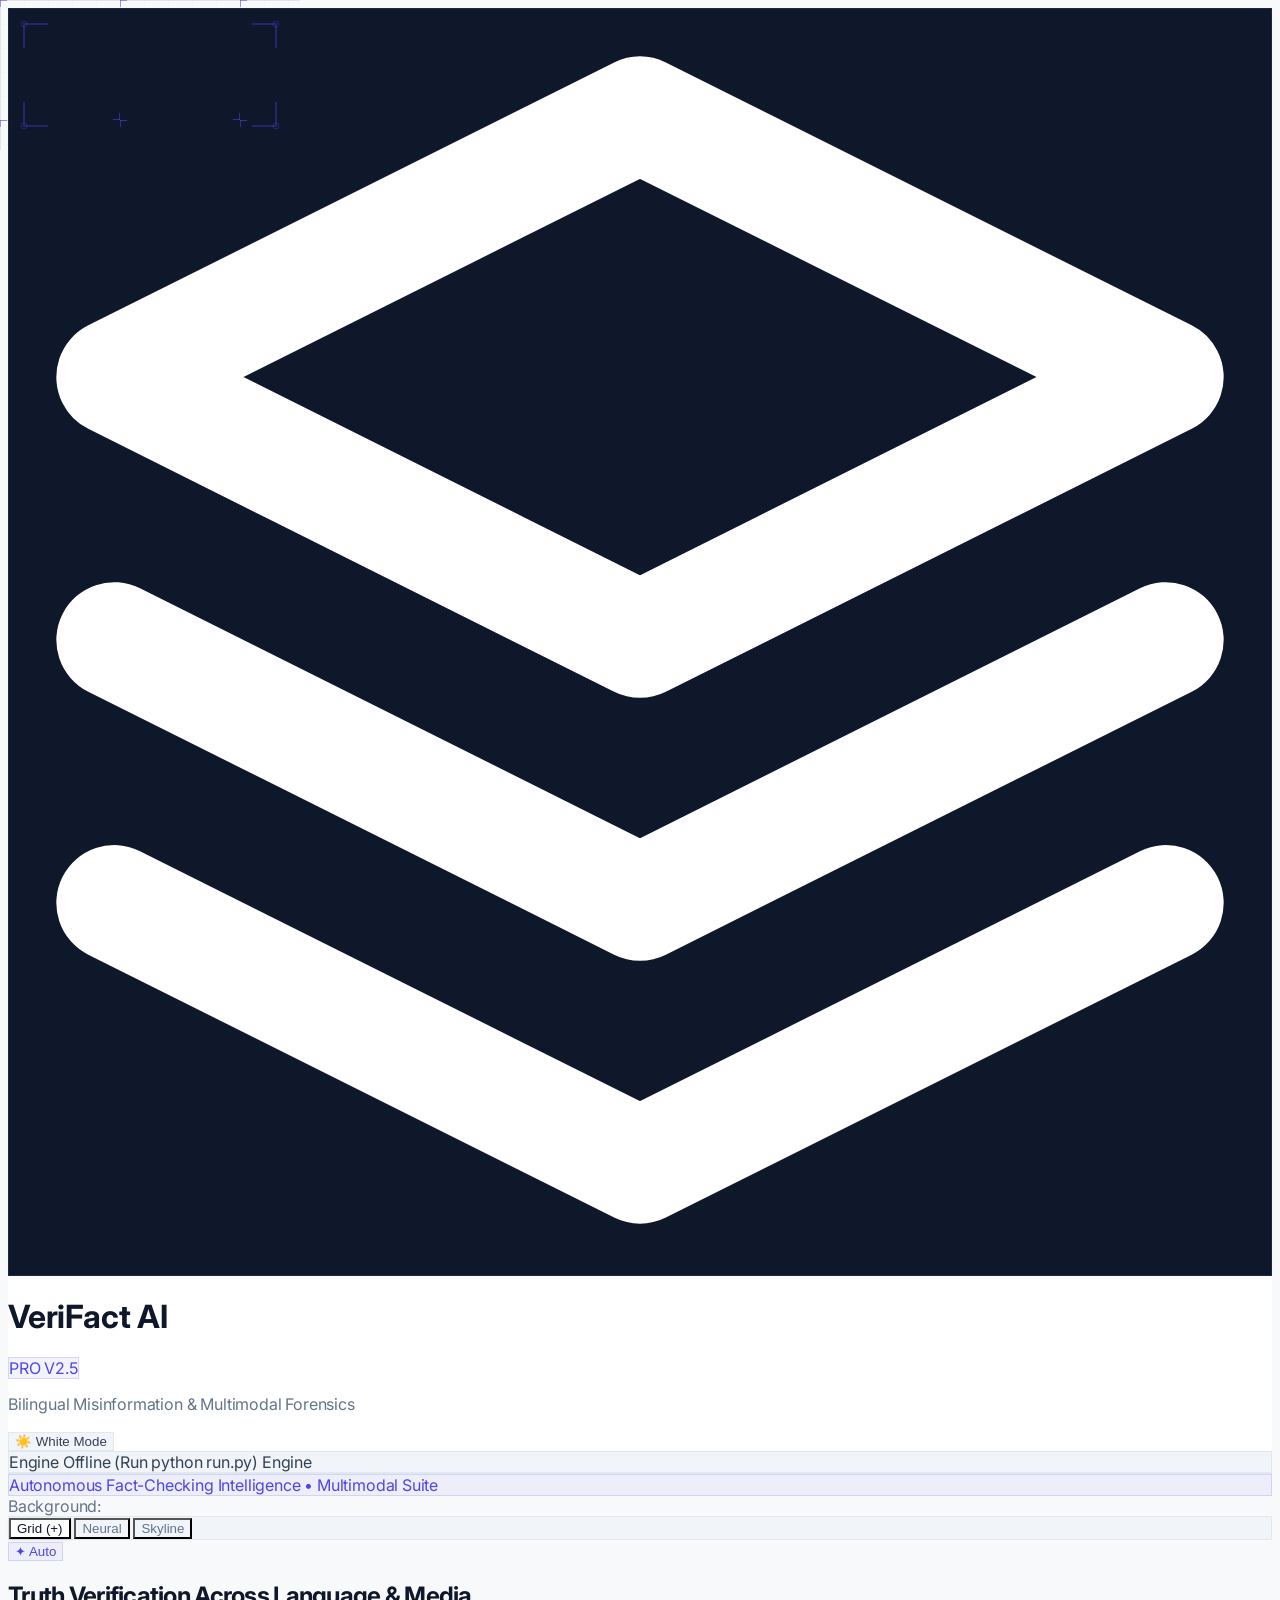
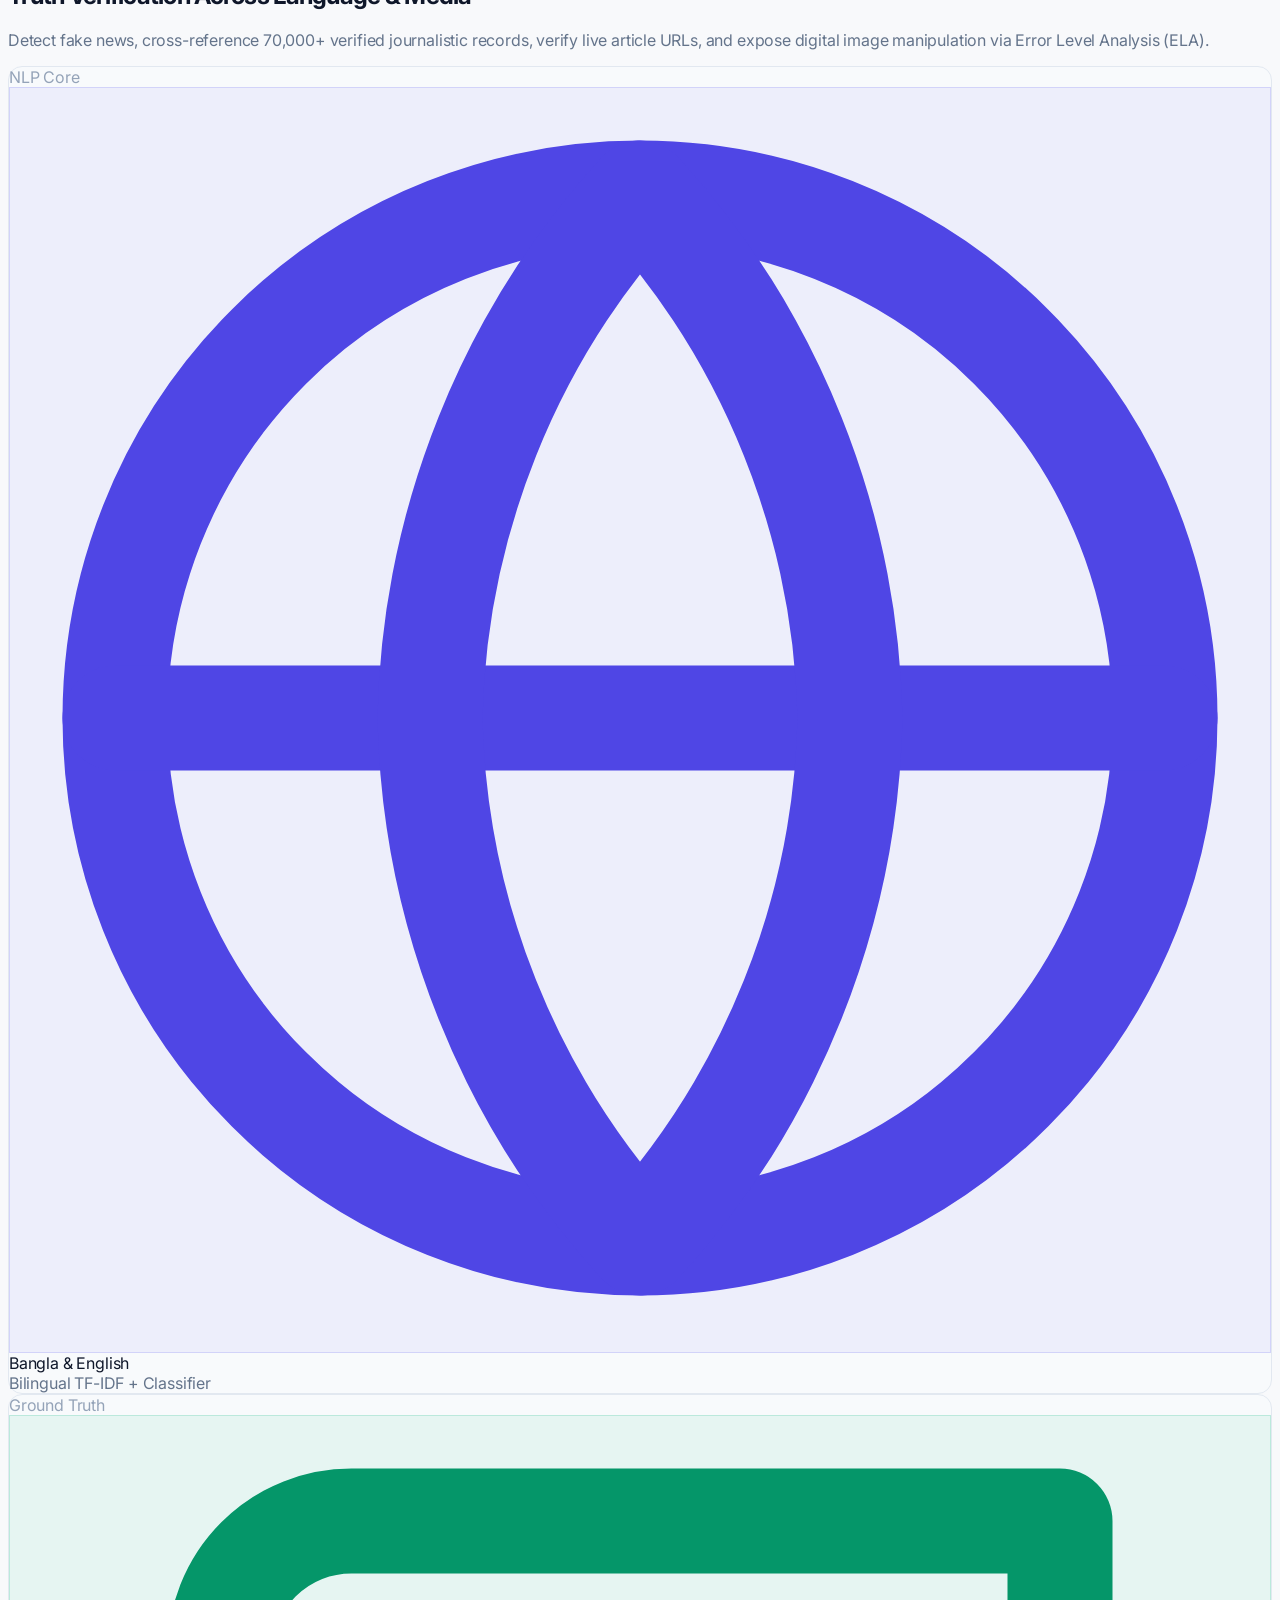
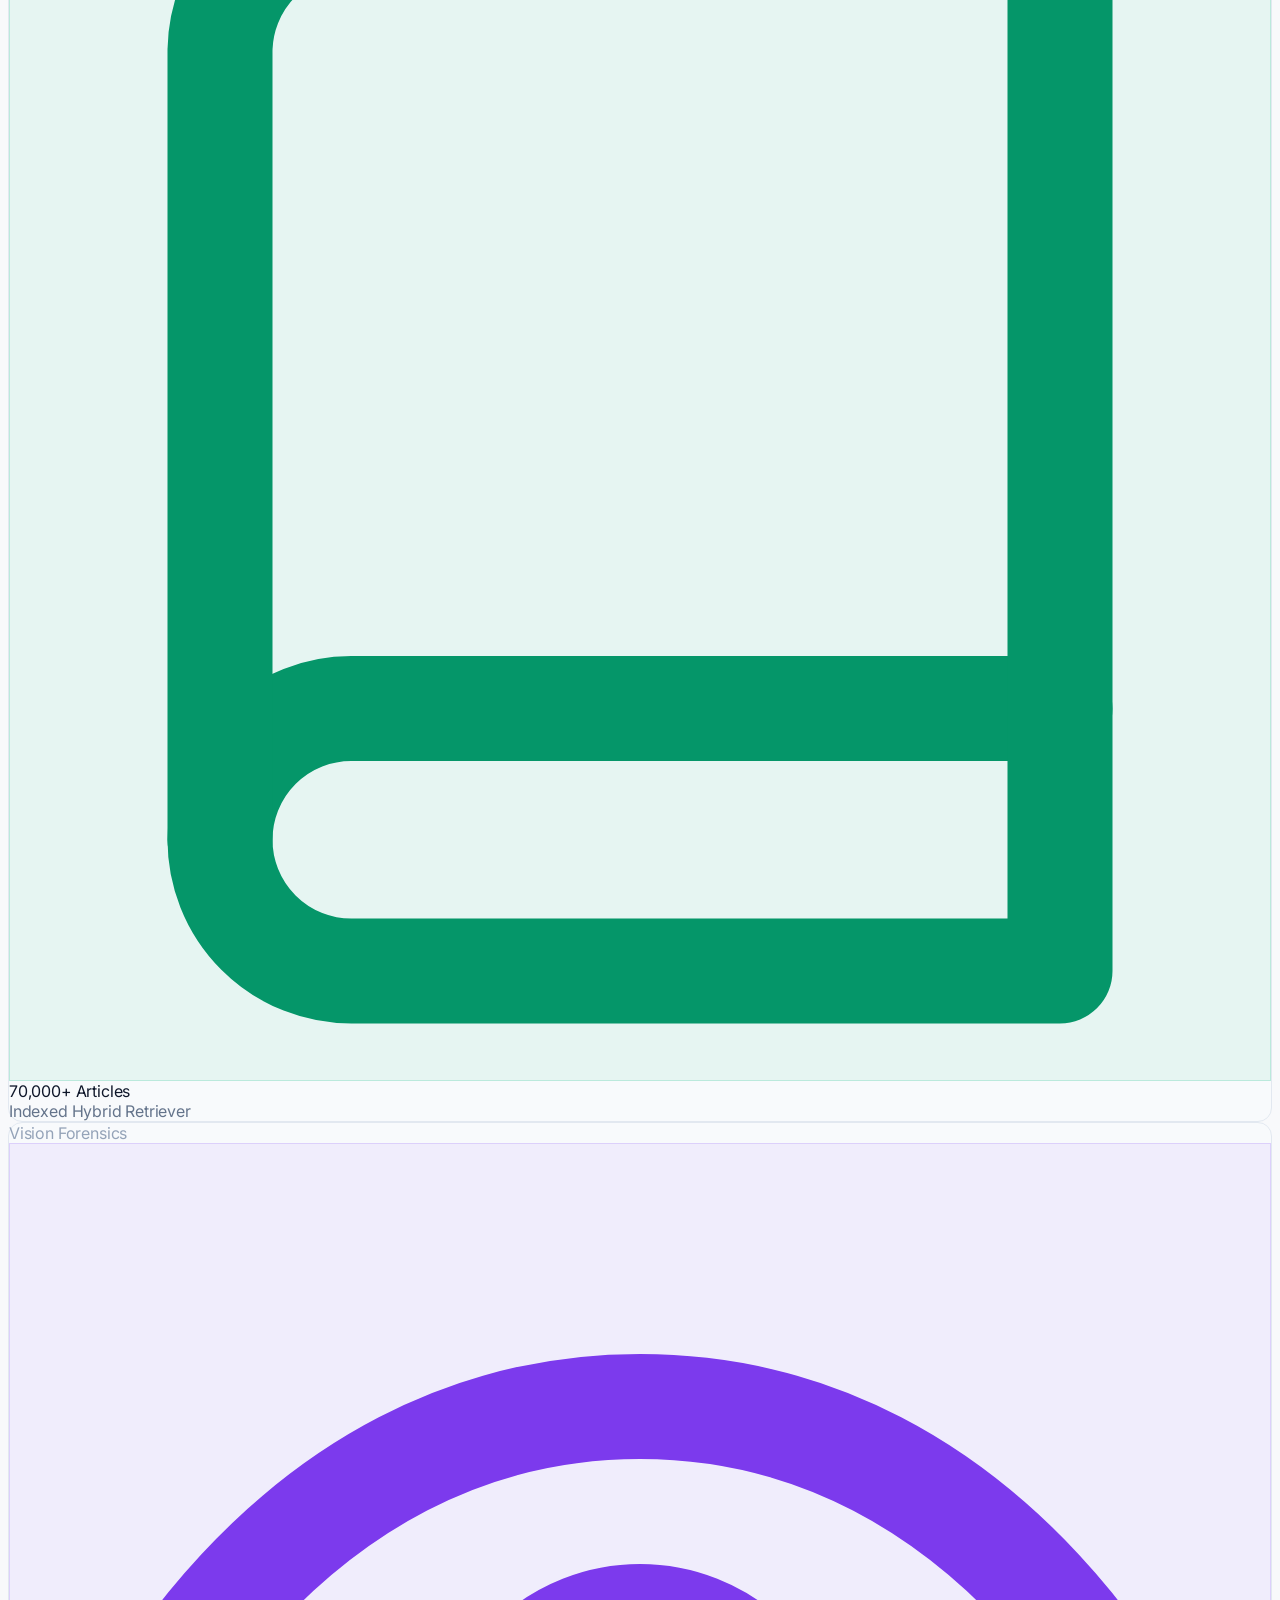
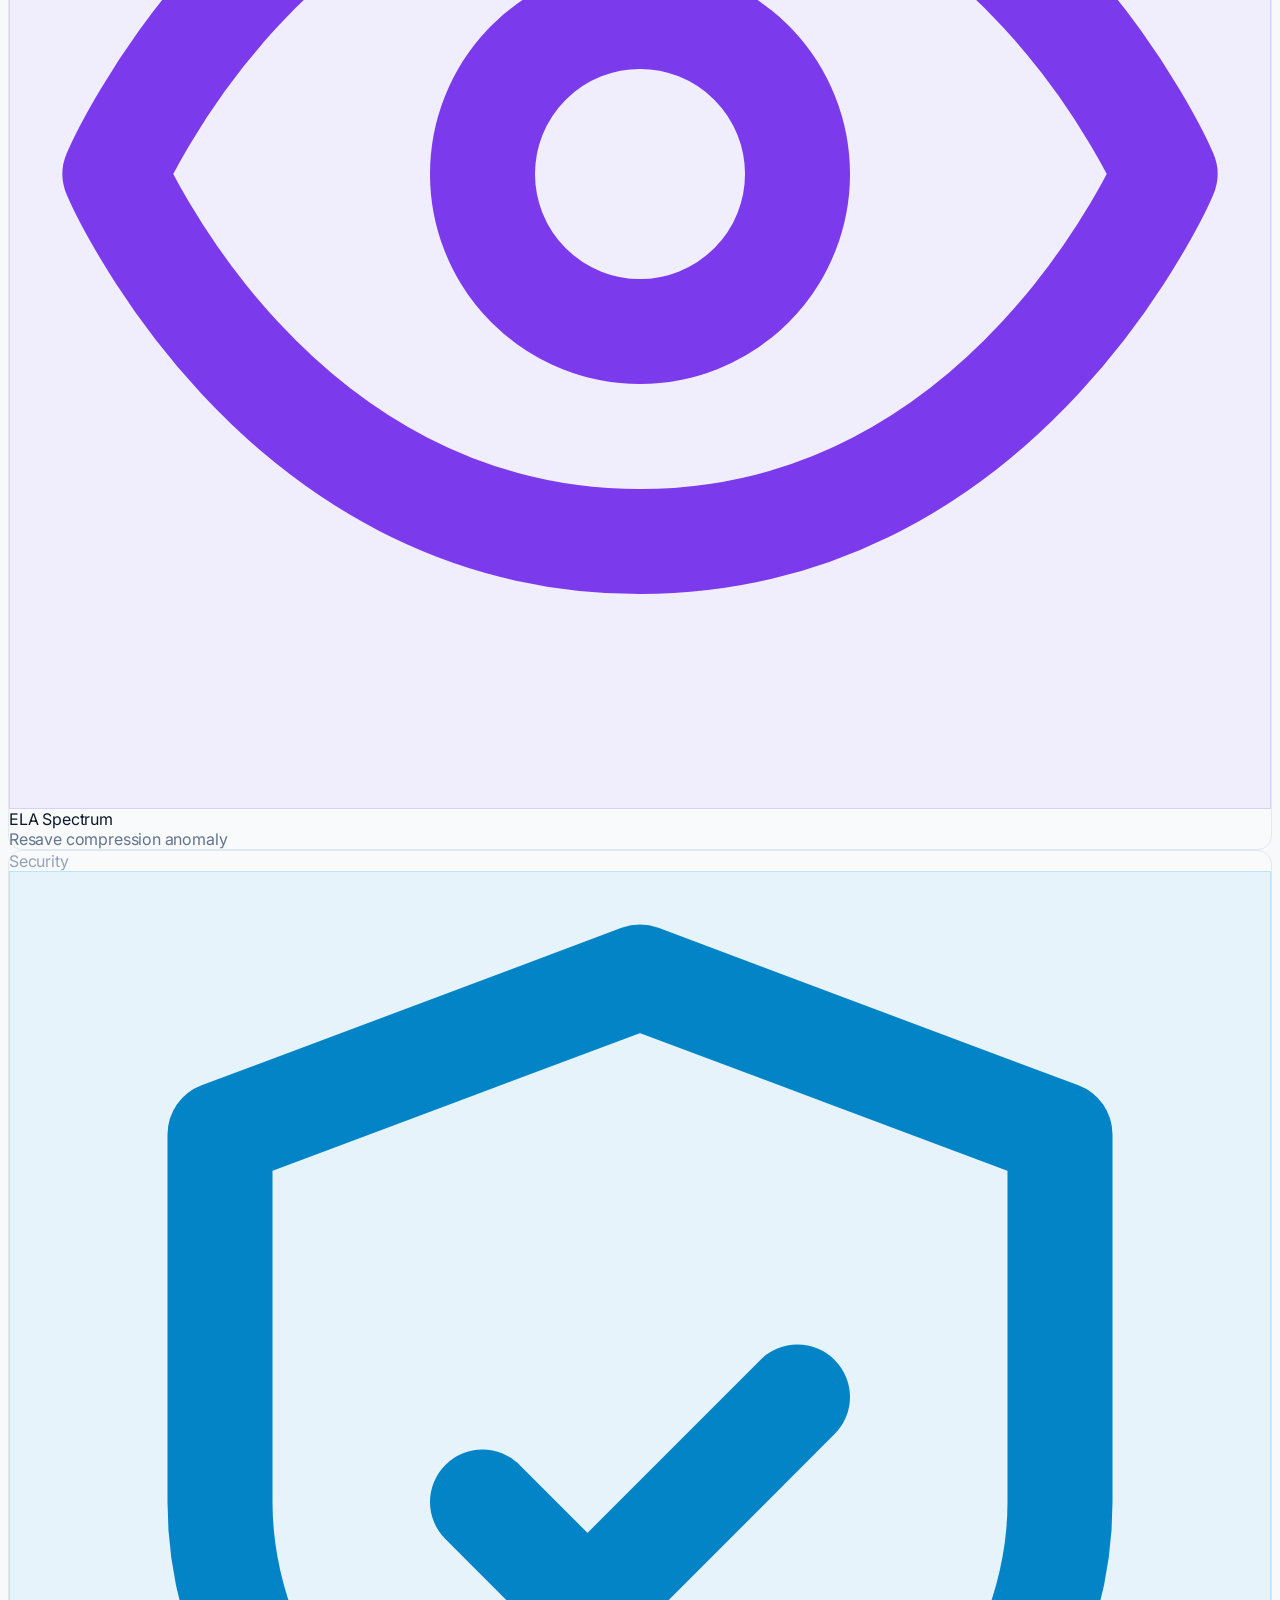
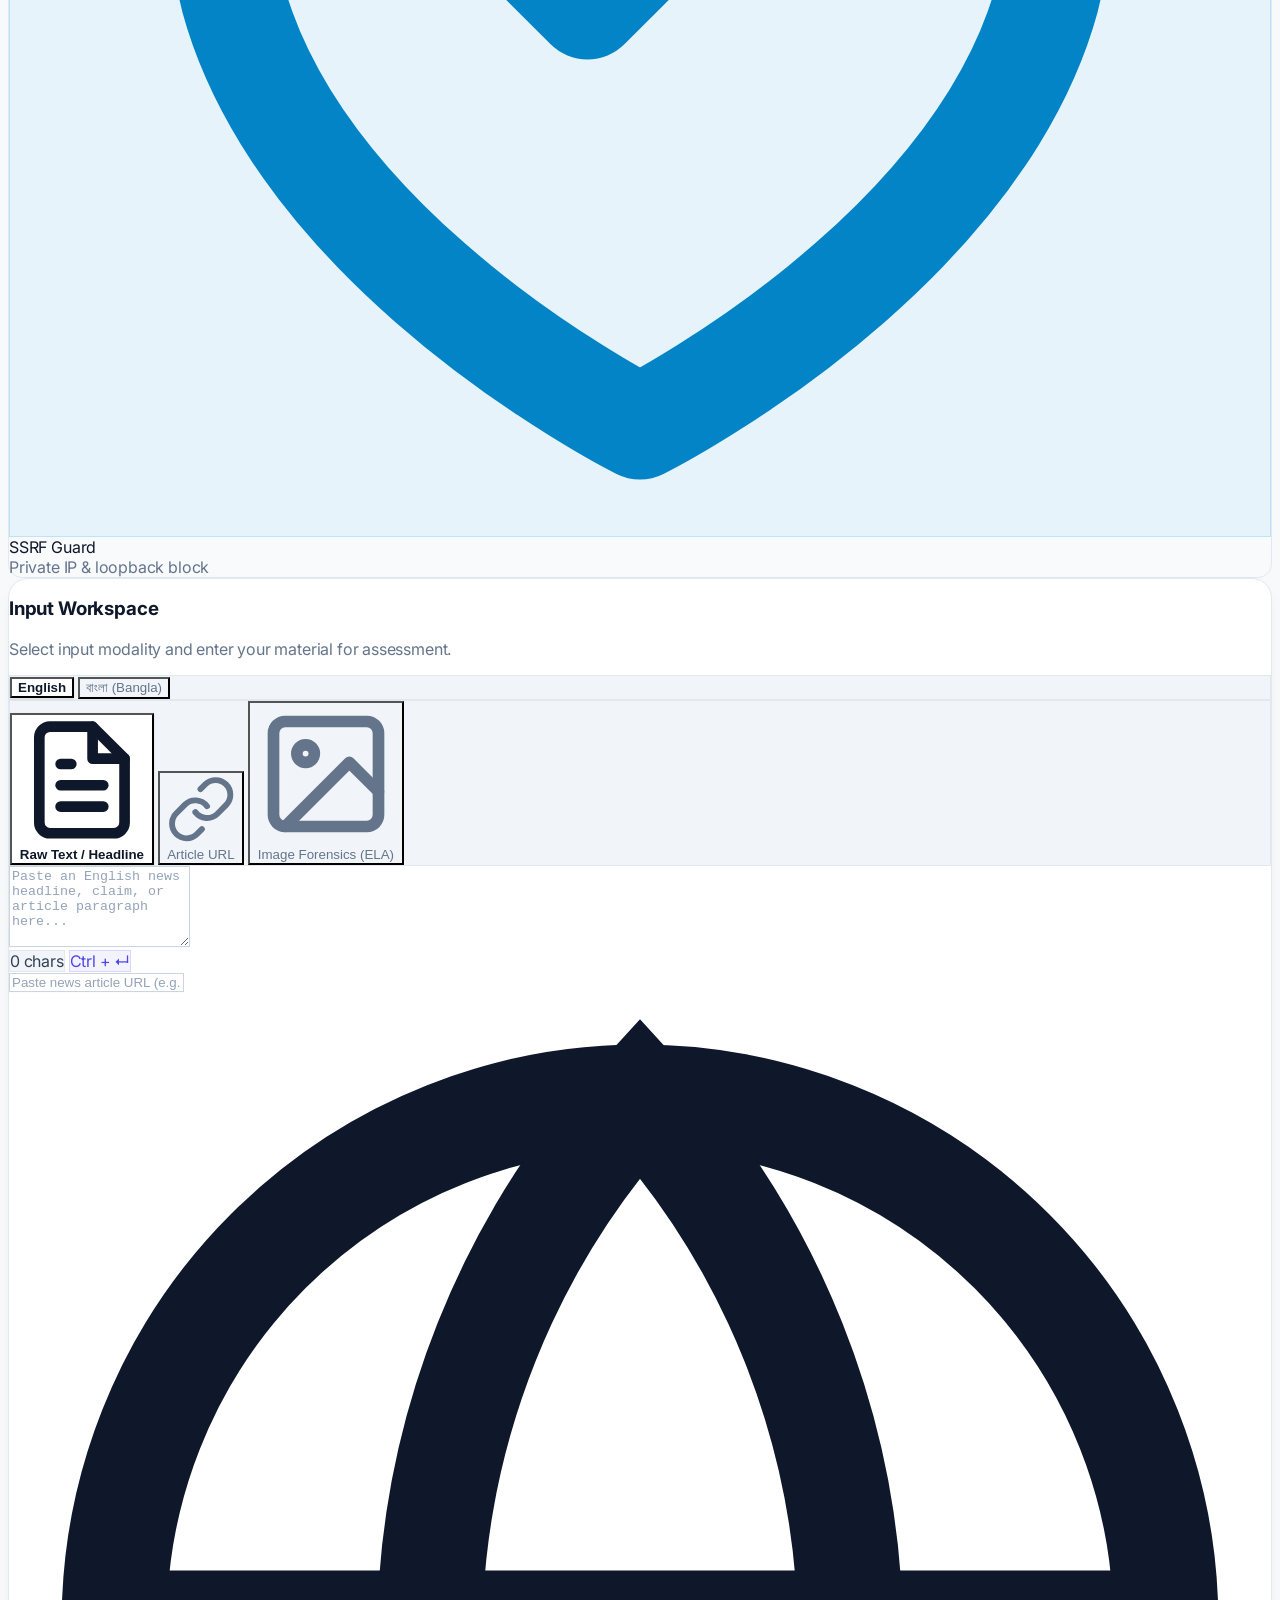
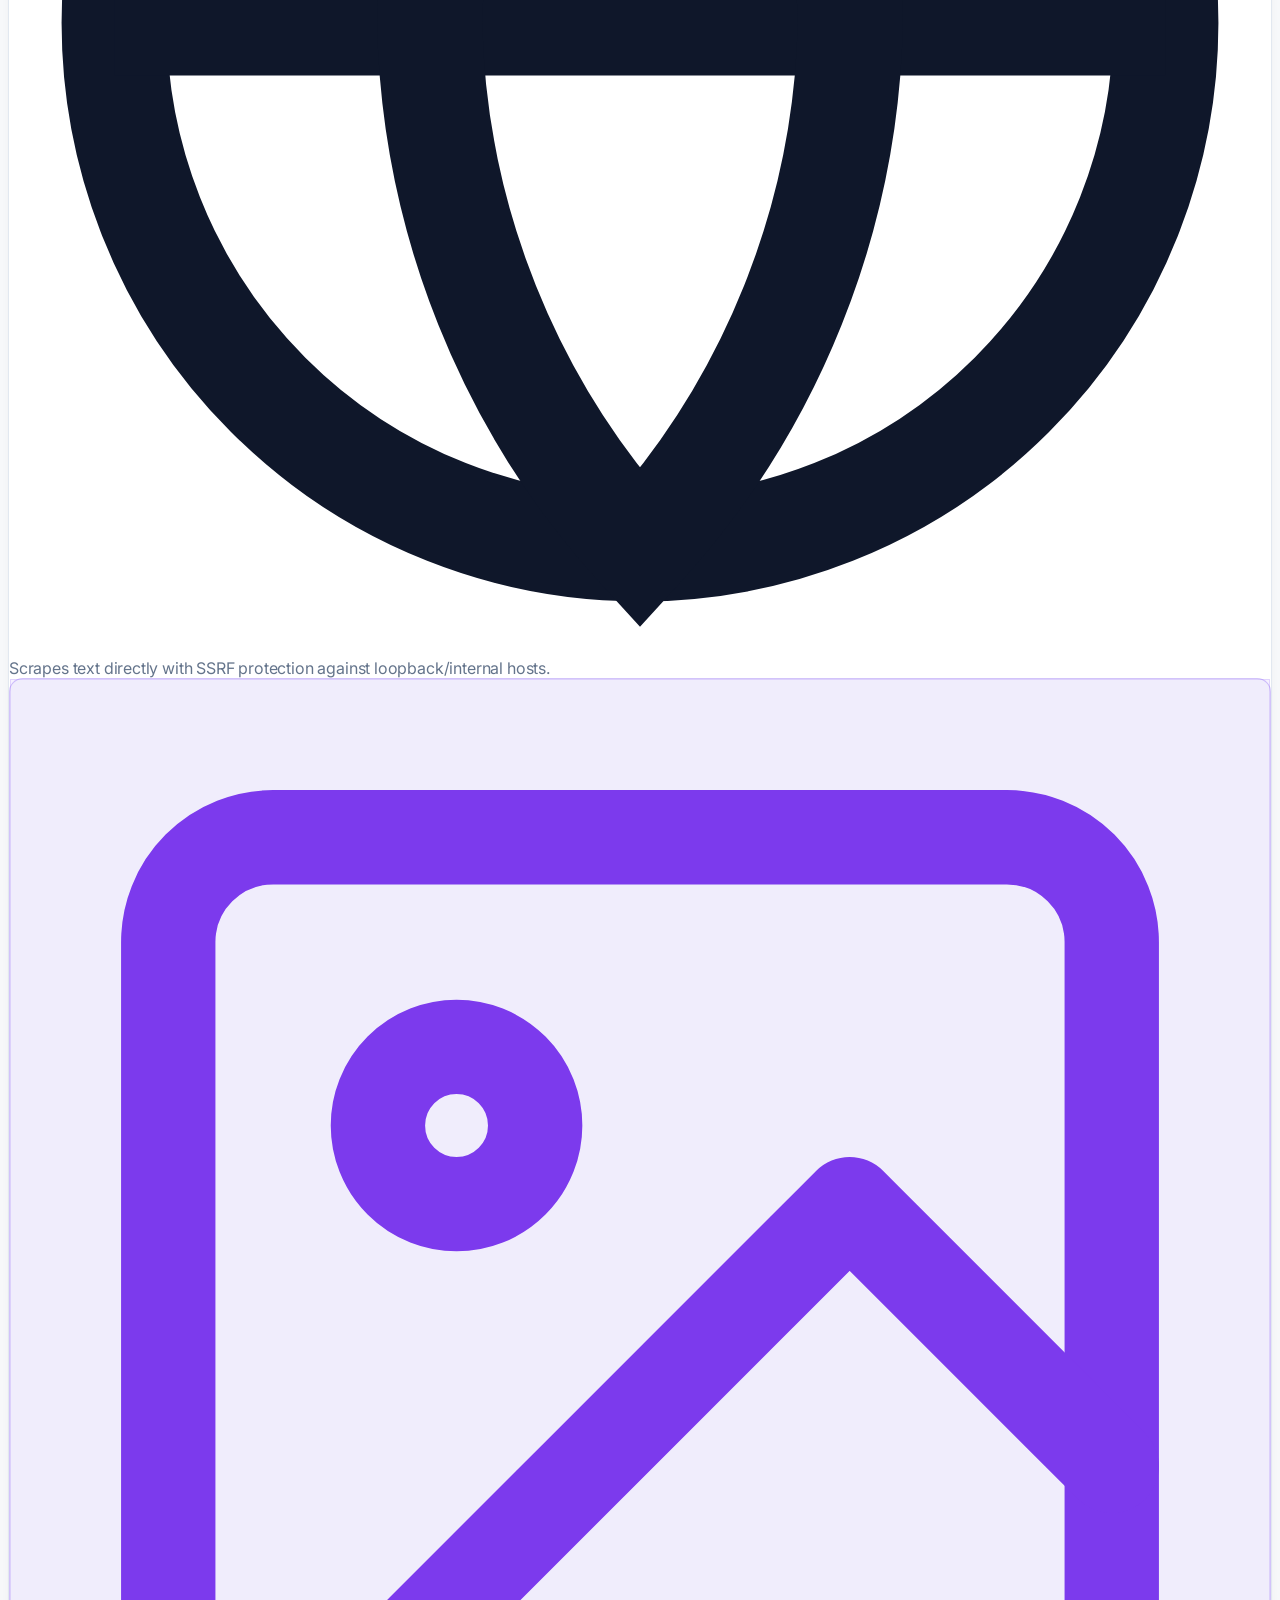
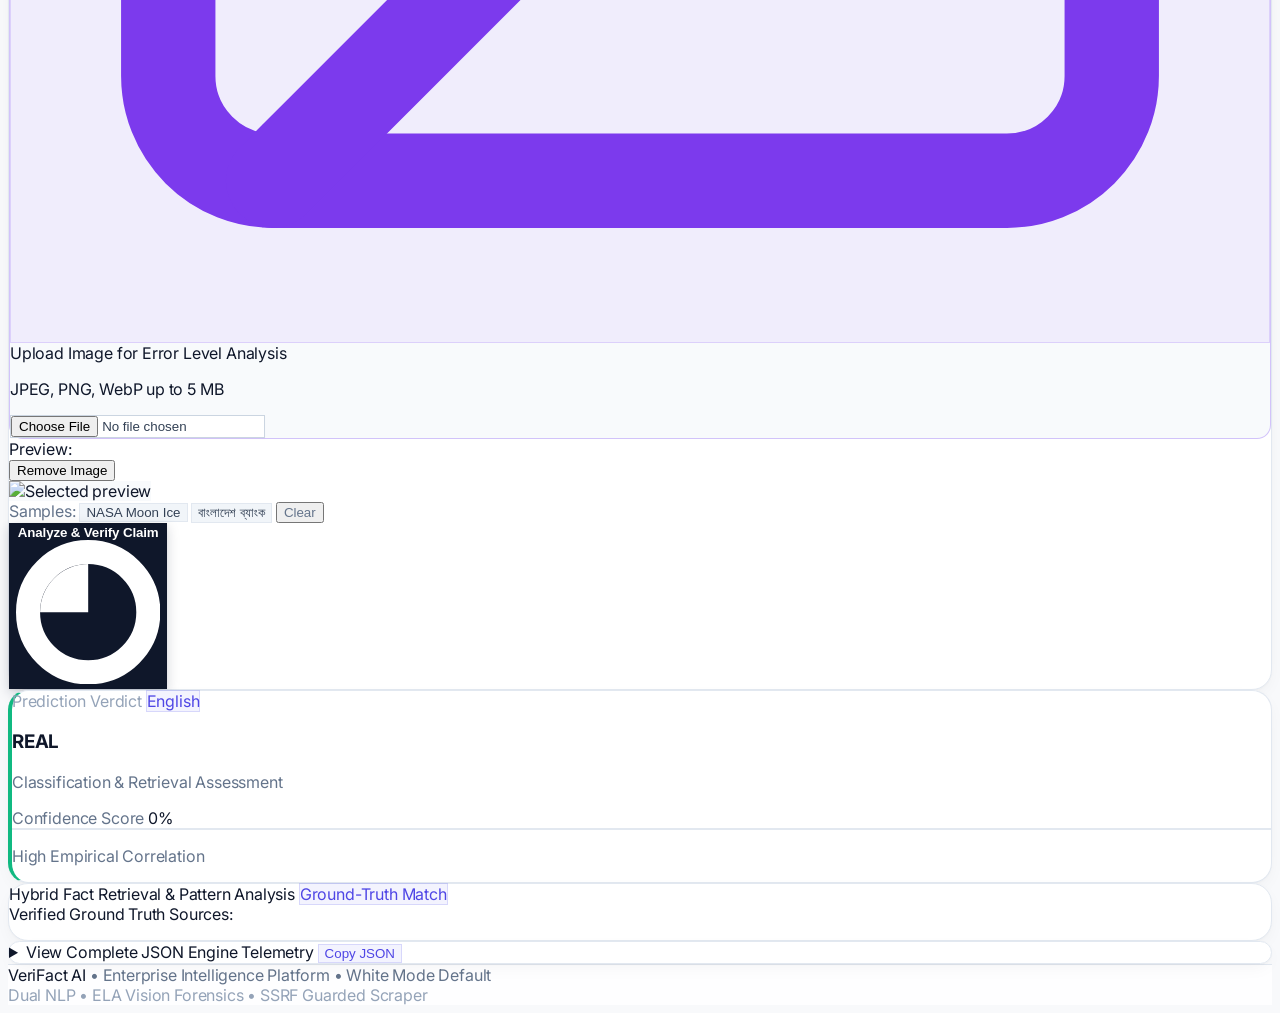
==== commit 206ac7ac: "feat(ui): add Skyline background pattern recreating corporate cyber matrix city and layered horizon " ====
--- a/frontend/index.html
+++ b/frontend/index.html
@@ -102,12 +102,13 @@
           Autonomous Fact-Checking Intelligence • Multimodal Suite
         </div>
 
-        <!-- Background Shades Preset Switcher: Grid (+) & Neural -->
+        <!-- Background Shades Preset Switcher: Grid (+), Neural & Skyline -->
         <div class="flex items-center gap-1.5 text-xs font-mono">
           <span class="text-[11px] hidden sm:inline" style="color: var(--text-muted);">Background:</span>
           <div class="inline-flex rounded-xl p-0.5 shadow-xs" style="background: var(--tab-bar-bg); border: 1px solid var(--card-border);">
             <button type="button" onclick="setBackgroundPattern('grid')" id="bgBtn-grid" class="px-3 py-1 rounded-lg text-[11px] font-bold transition cursor-pointer" title="Technical Blueprint Cross Grid (+)">Grid (+)</button>
             <button type="button" onclick="setBackgroundPattern('neural')" id="bgBtn-neural" class="px-3 py-1 rounded-lg text-[11px] transition cursor-pointer" title="3D Geodesic AI Constellation">Neural</button>
+            <button type="button" onclick="setBackgroundPattern('skyline')" id="bgBtn-skyline" class="px-3 py-1 rounded-lg text-[11px] transition cursor-pointer" title="Digital City Matrix & Horizon Waves">Skyline</button>
           </div>
           <!-- Auto-Cycle Toggle Button -->
           <button type="button" onclick="toggleAutoCycle()" id="bgBtn-auto" class="flex items-center gap-1.5 px-2.5 py-1 rounded-xl text-[11px] font-bold transition cursor-pointer shadow-xs badge-indigo" title="Toggle Auto-Cycle">
--- a/frontend/css/styles.css
+++ b/frontend/css/styles.css
@@ -80,6 +80,21 @@
   --verdict-border: #10b981;
   --footer-bg: rgba(255, 255, 255, 0.92);
   --footer-border: #e2e8f0;
+
+  /* Layer 3: Skyline Digital City & Horizon Colors */
+  --skyline-sky-start: #bae6fd;
+  --skyline-sky-end: #f0f9ff;
+  --skyline-wave1-start: #e0f2fe;
+  --skyline-wave1-end: #bae6fd;
+  --skyline-wave2-start: #7dd3fc;
+  --skyline-wave2-end: #38bdf8;
+  --skyline-wave3-start: #0ea5e9;
+  --skyline-wave3-end: #0284c7;
+  --skyline-wave4-start: #0284c7;
+  --skyline-wave4-end: #0369a1;
+  --skyline-win-fore: #0284c7;
+  --skyline-win-back: #38bdf8;
+  --skyline-mist: #ffffff;
 }
 
 /* 2. DARK THEME (ENTERPRISE OBSIDIAN GLASS) */
@@ -154,6 +169,21 @@
   --verdict-border: #34d399;
   --footer-bg: rgba(6, 7, 10, 0.92);
   --footer-border: rgba(255, 255, 255, 0.08);
+
+  /* Layer 3: Skyline Digital City & Horizon Colors (Dark Mode) */
+  --skyline-sky-start: #075985;
+  --skyline-sky-end: #031e33;
+  --skyline-wave1-start: #0c4a6e;
+  --skyline-wave1-end: #075985;
+  --skyline-wave2-start: #0369a1;
+  --skyline-wave2-end: #0284c7;
+  --skyline-wave3-start: #0c4a6e;
+  --skyline-wave3-end: #075985;
+  --skyline-wave4-start: #082f49;
+  --skyline-wave4-end: #030712;
+  --skyline-win-fore: #38bdf8;
+  --skyline-win-back: #0ea5e9;
+  --skyline-mist: #030304;
 }
 
 /* Base Body Styles */
@@ -229,6 +259,17 @@
   fill: rgba(255, 255, 255, 0.35);
 }
 
+/* Layer 3: Digital City Matrix Skyline & Layered Horizon Waves */
+.skyline-sky-ribbon {
+  transition: fill 0.3s ease;
+}
+.skyline-wave {
+  transition: fill 0.3s ease;
+}
+.skyline-window {
+  transition: fill 0.3s ease, opacity 0.3s ease;
+}
+
 /* Enterprise SaaS Surface Cards */
 .mono-card {
   background: var(--card-bg);
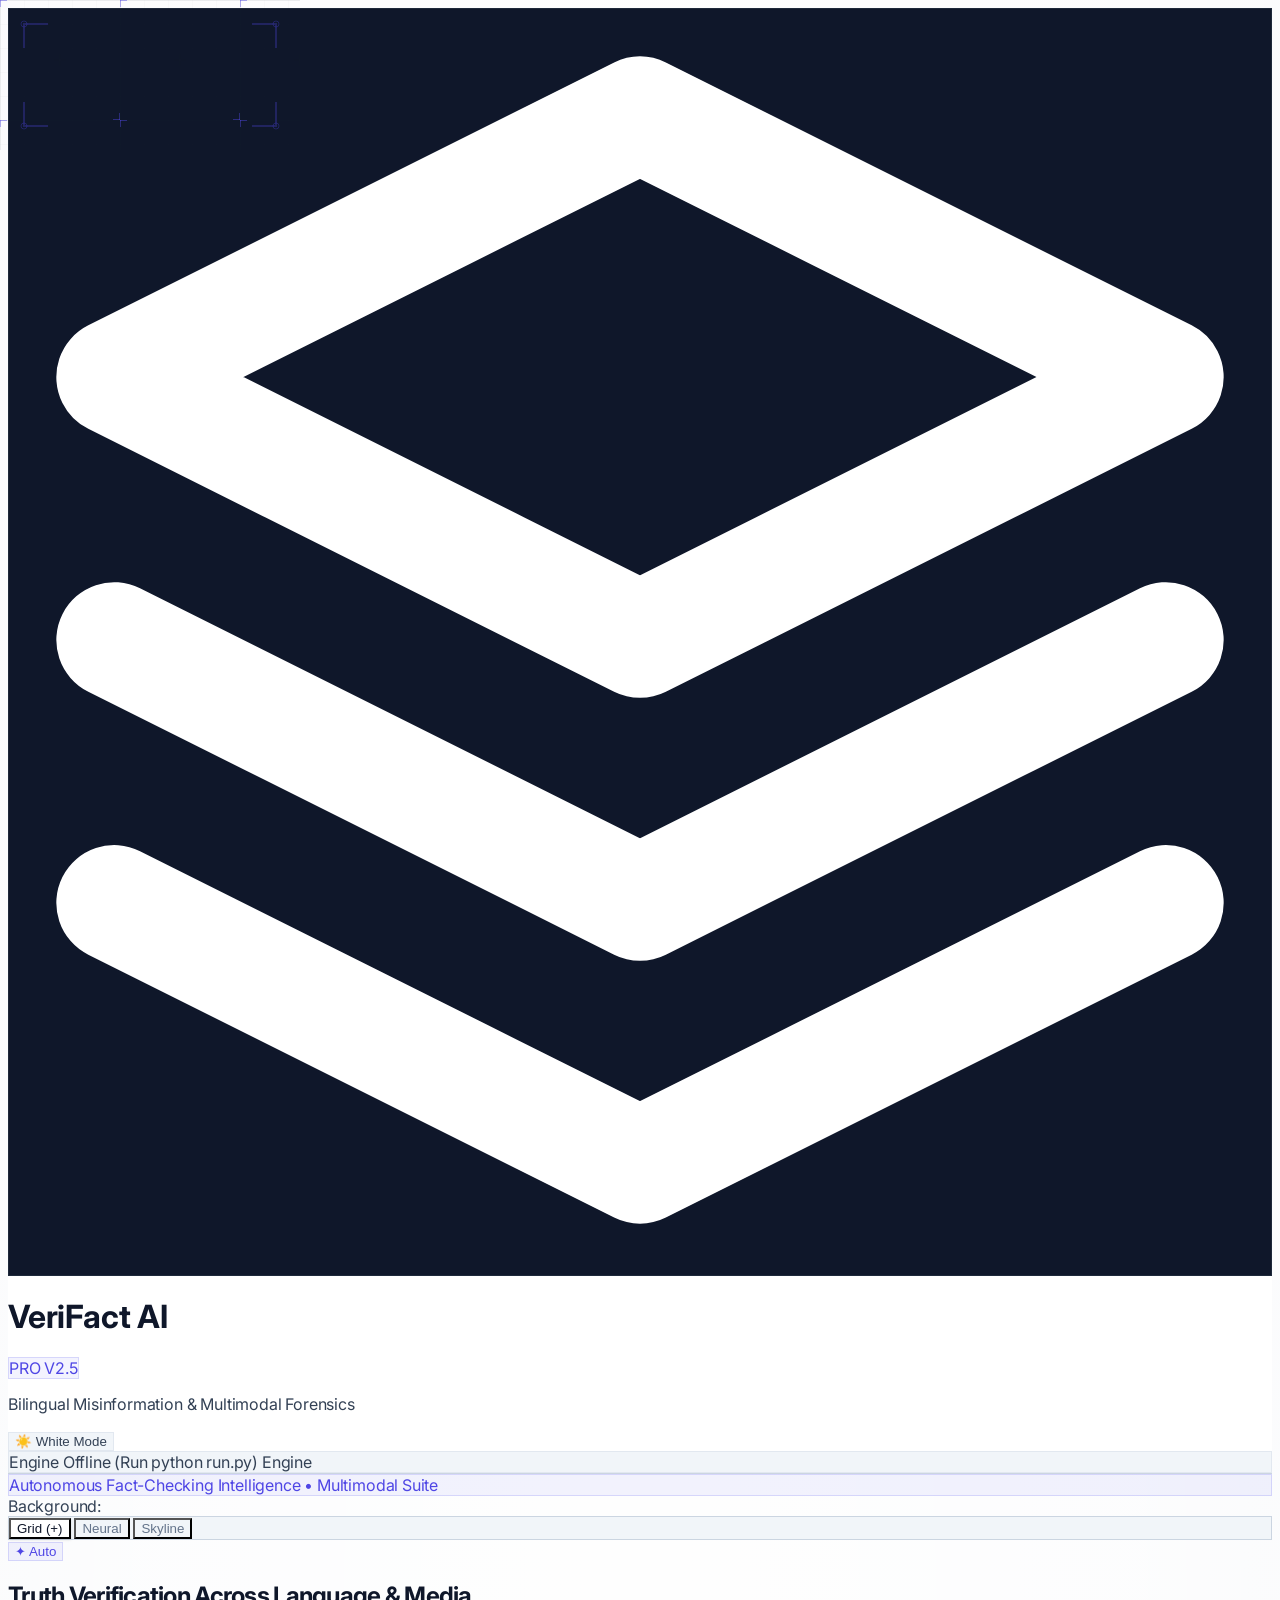
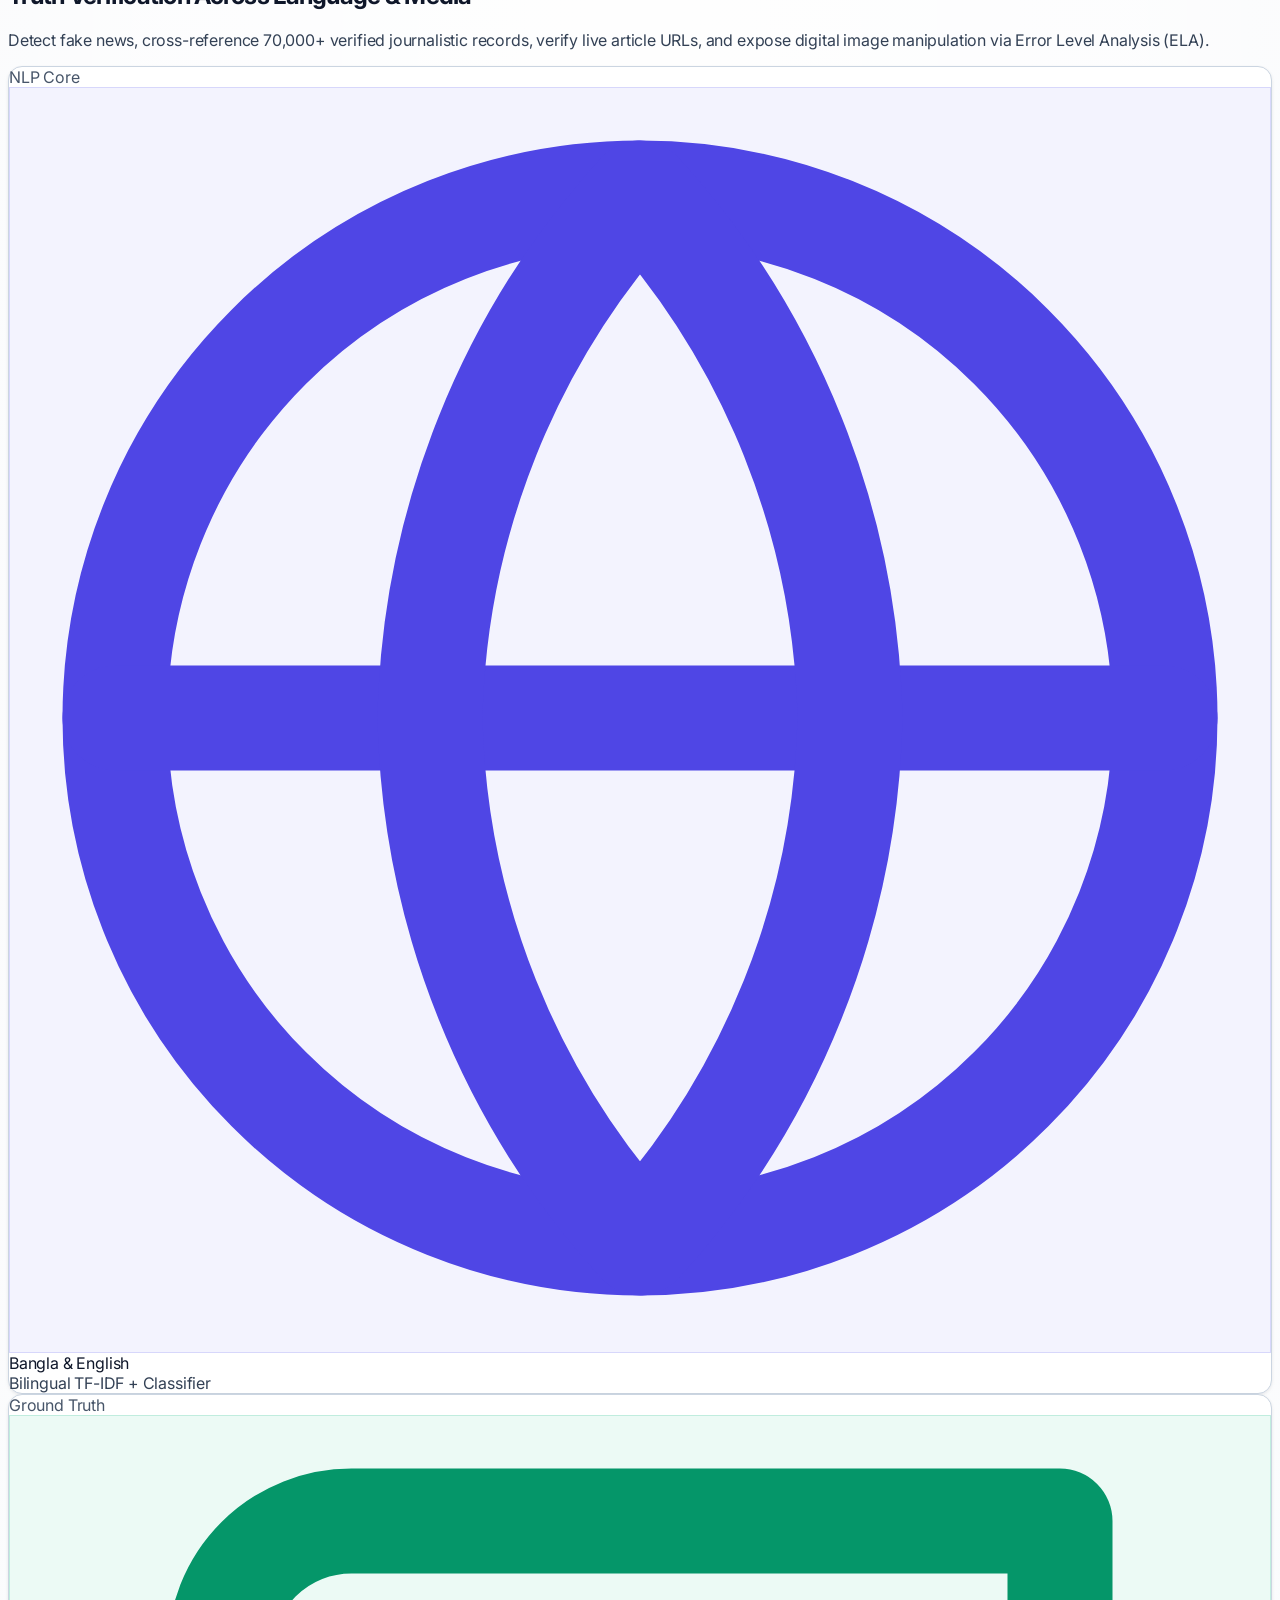
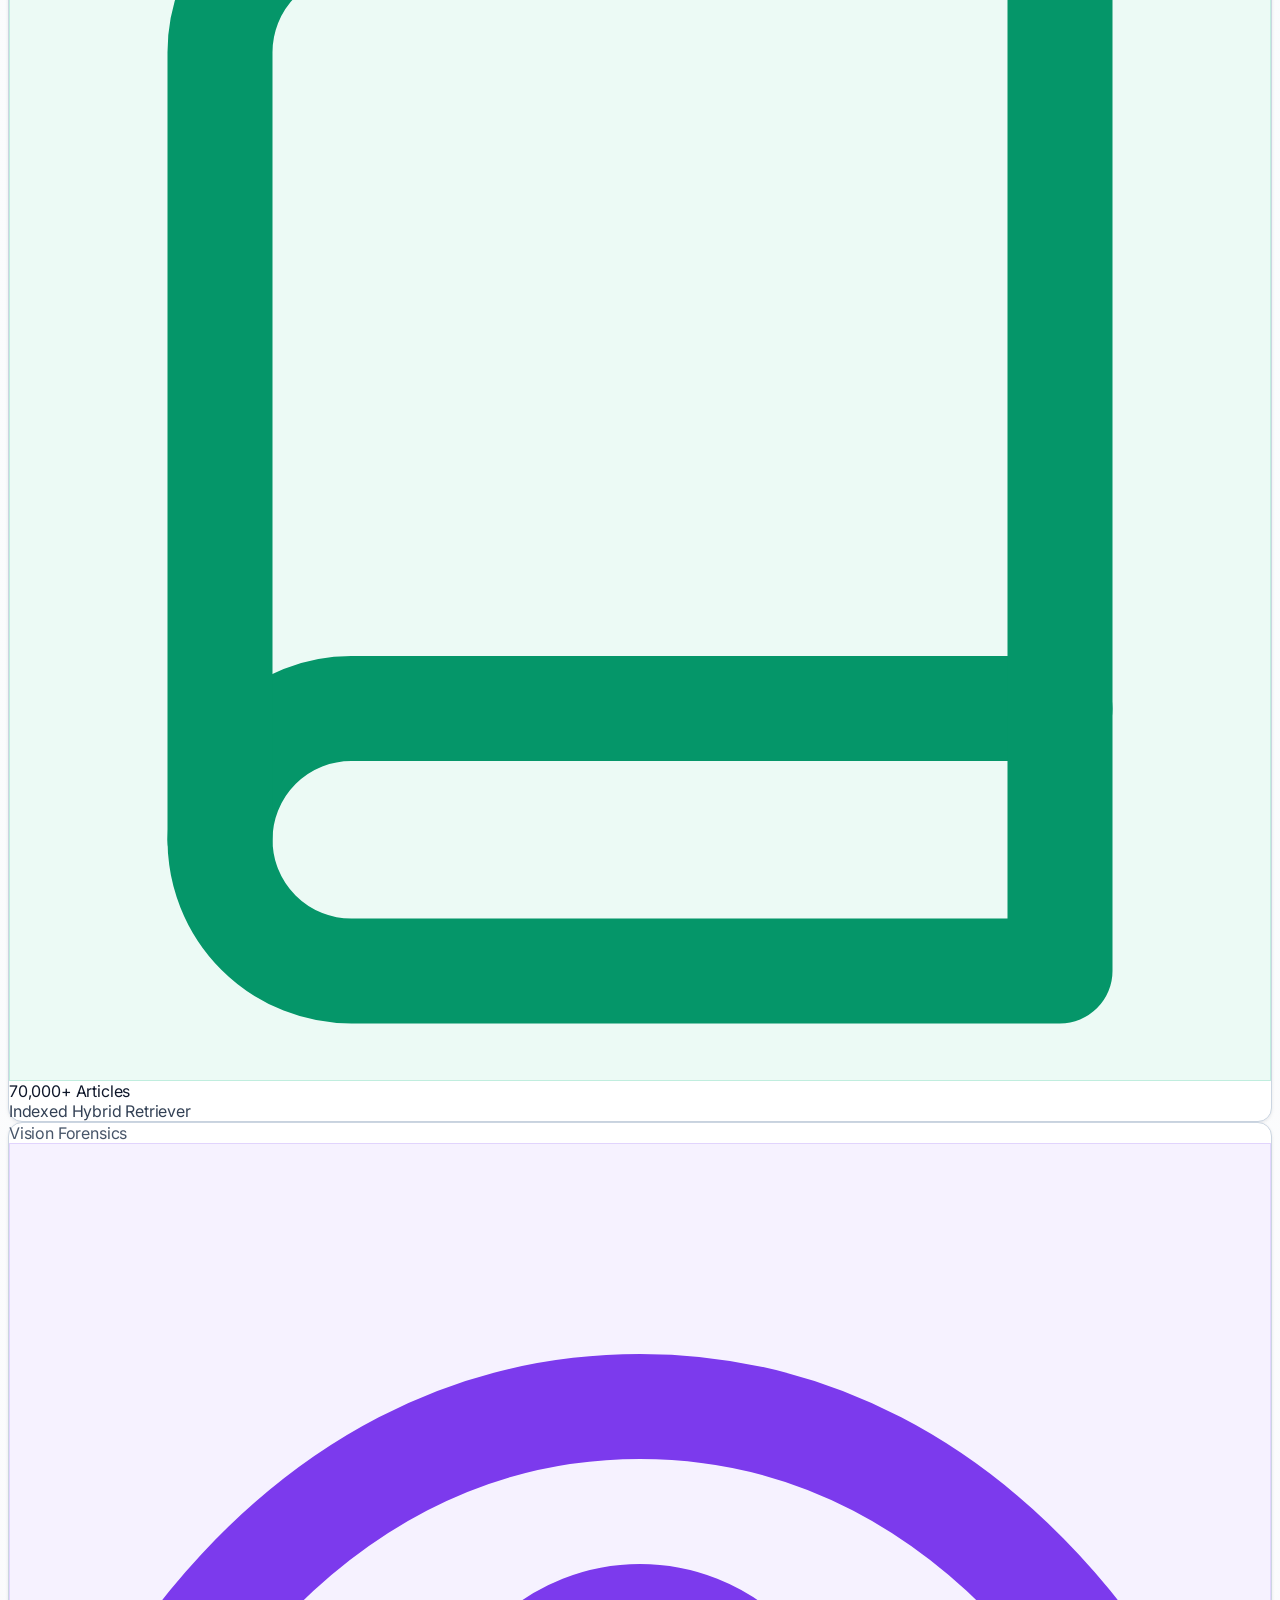
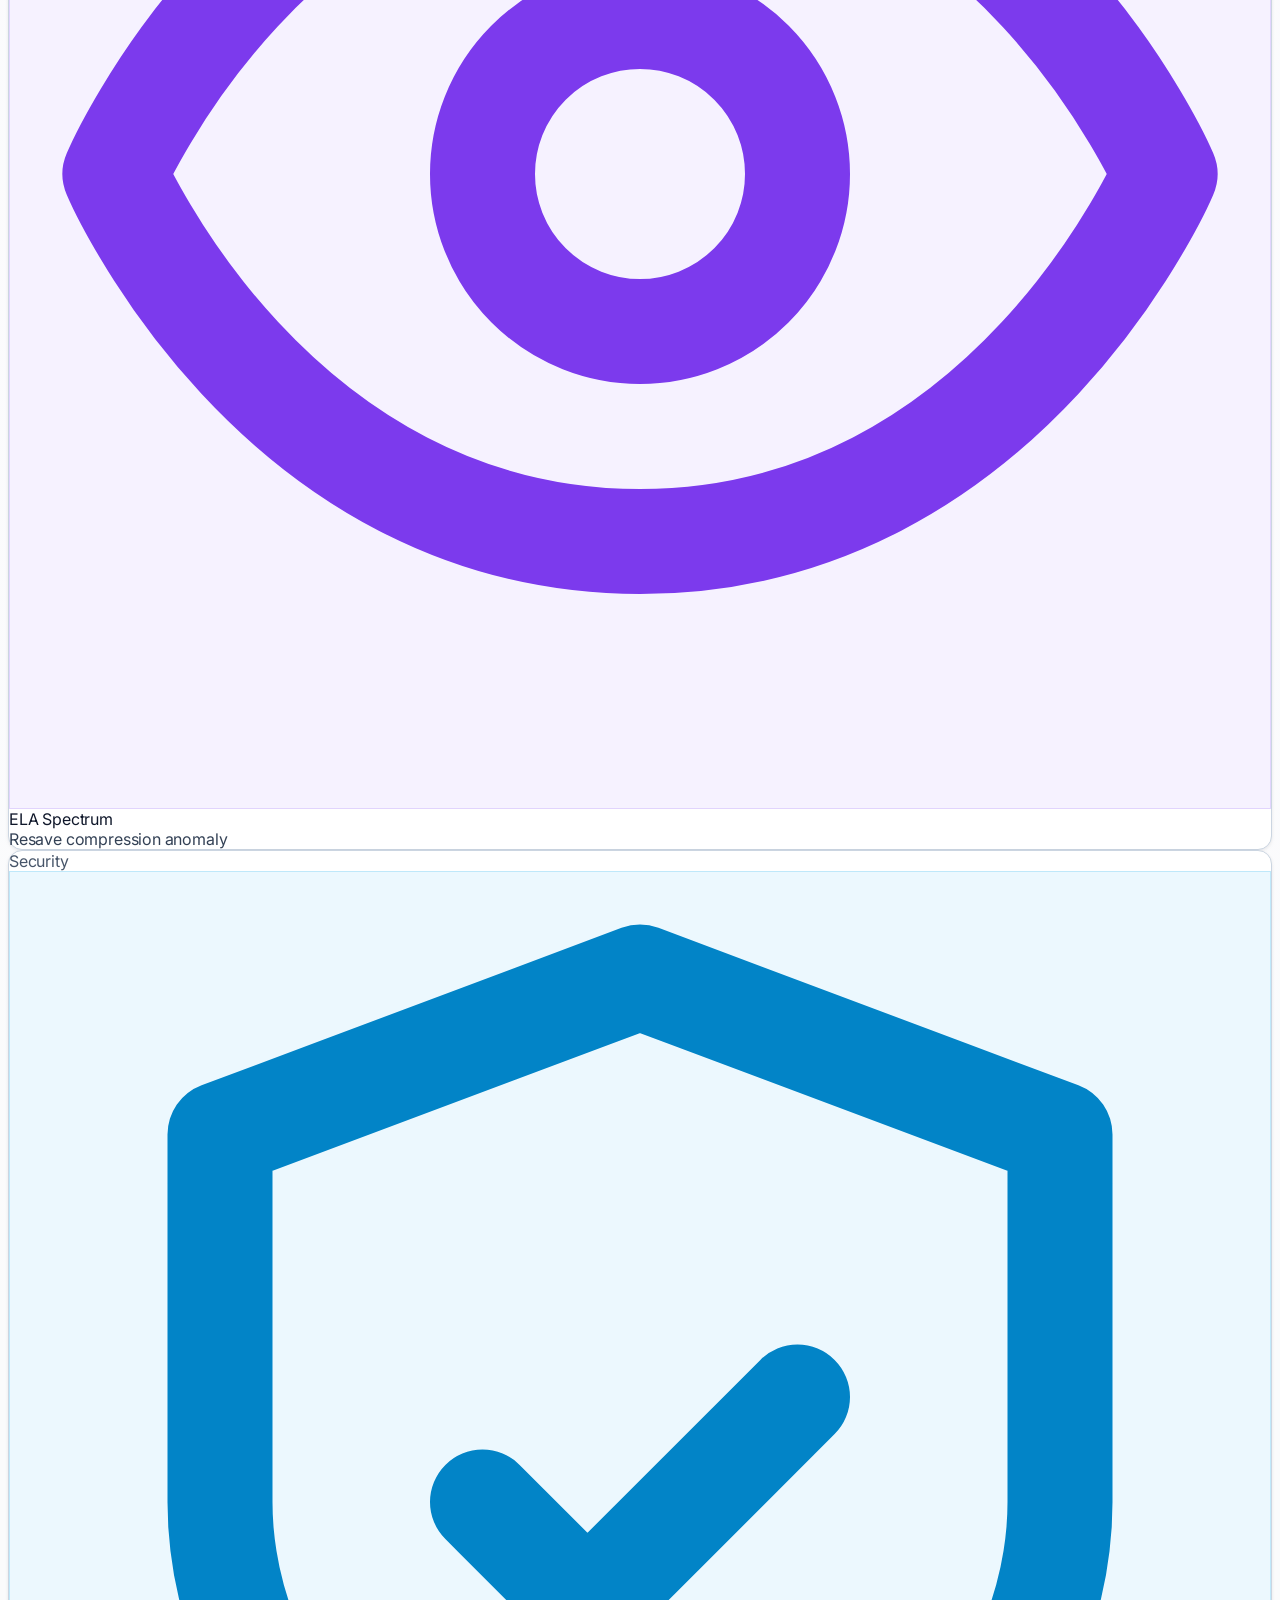
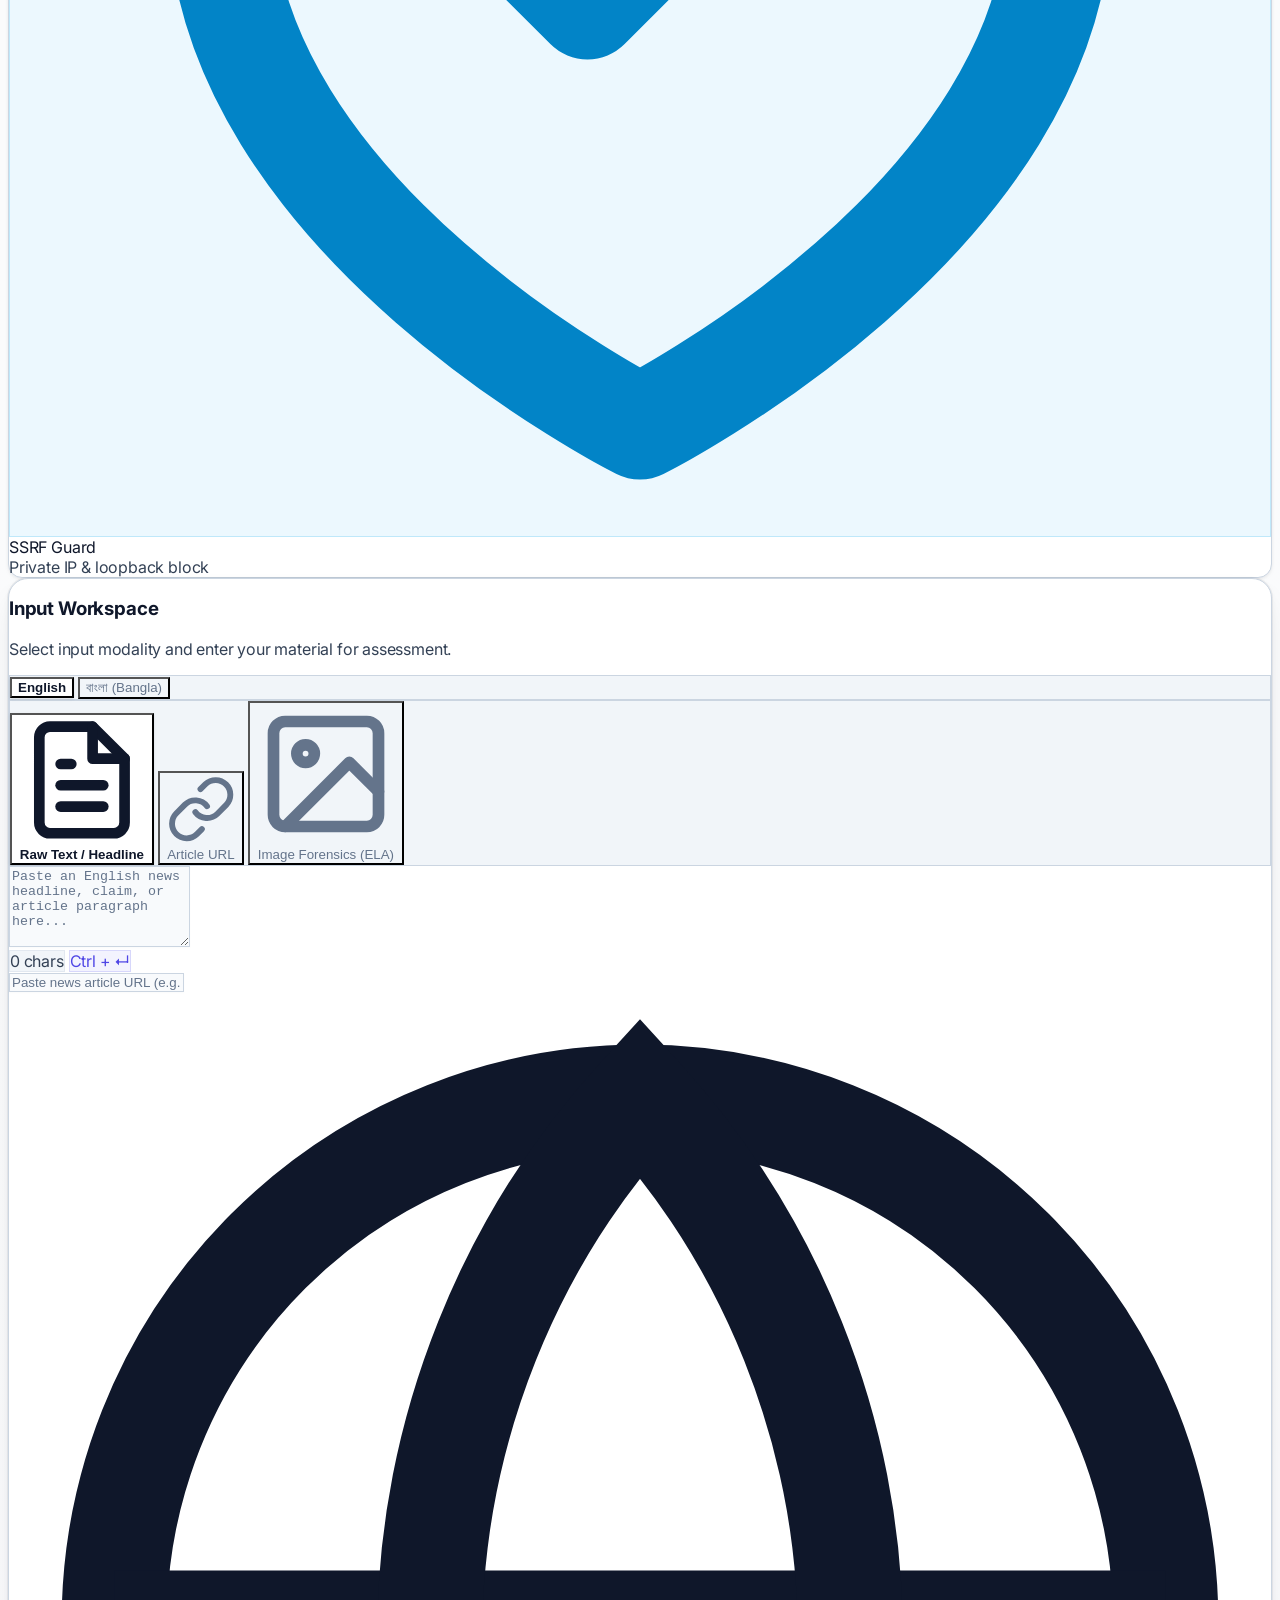
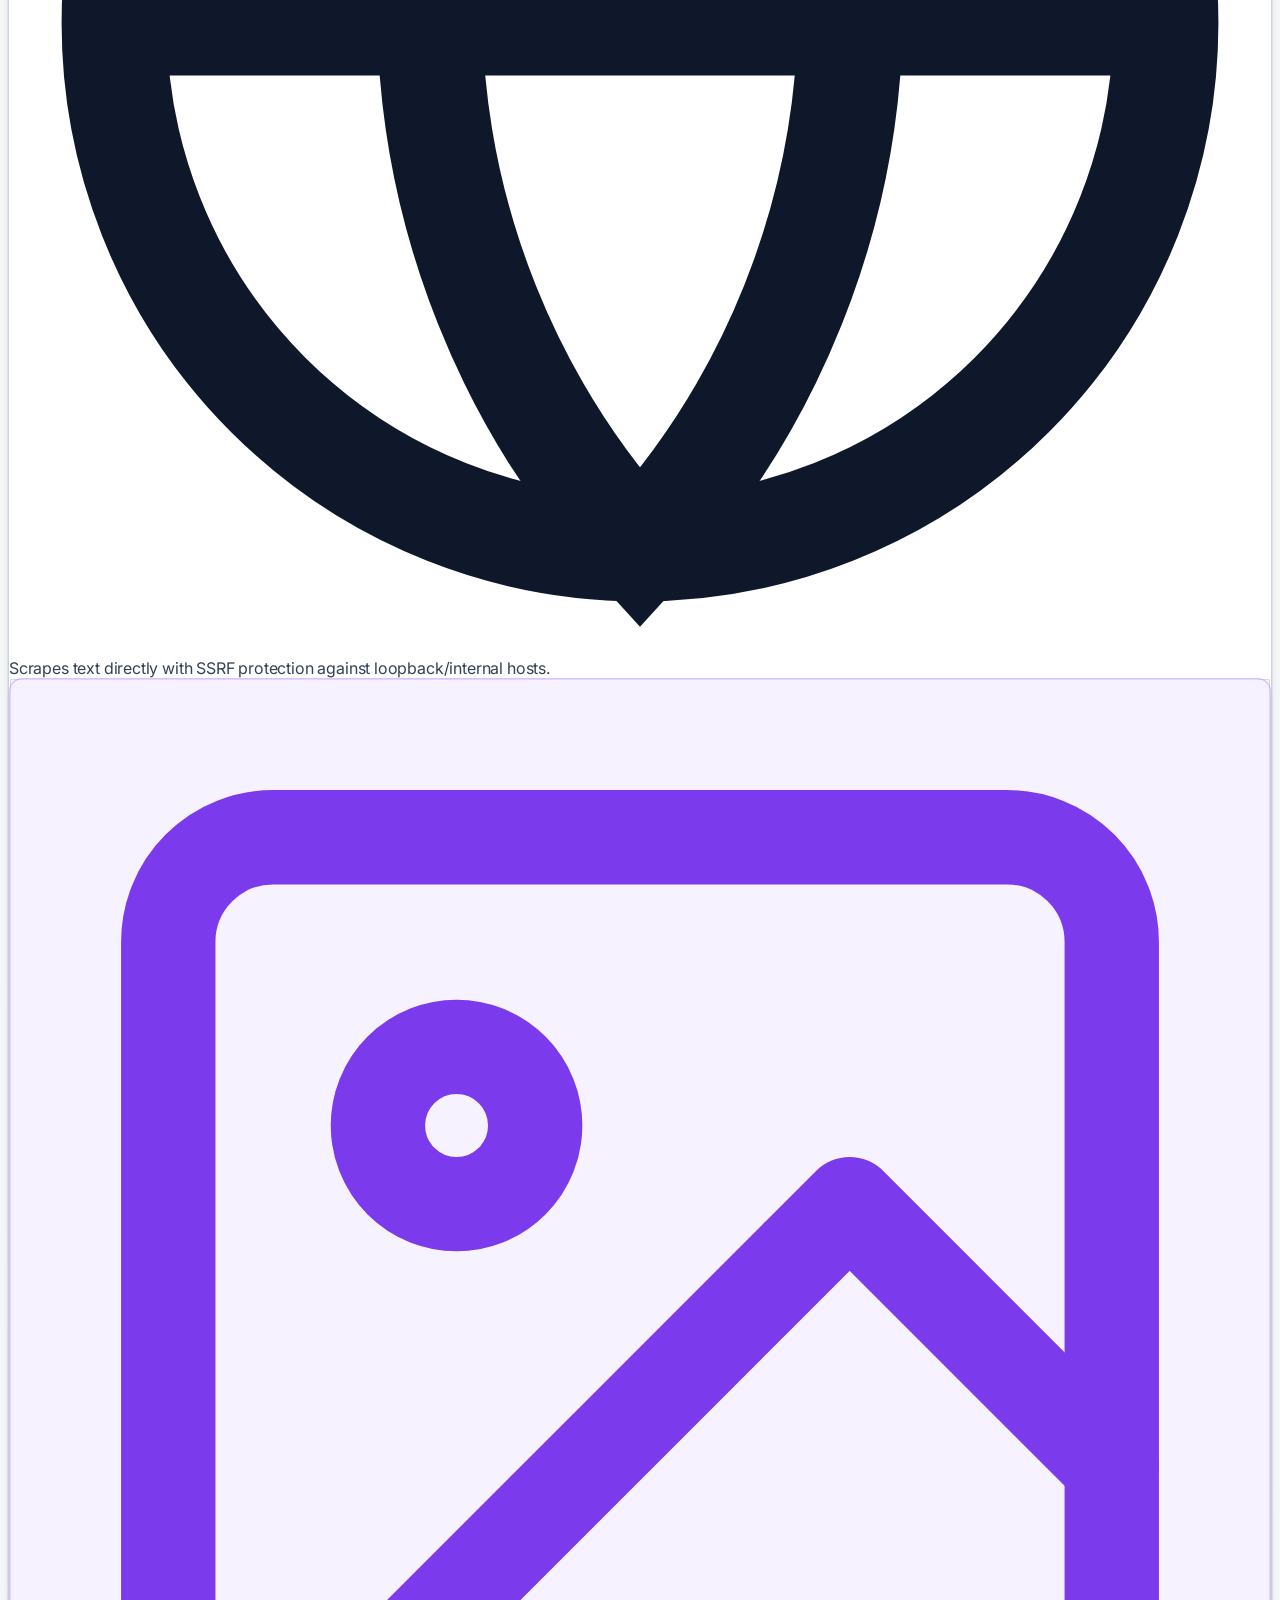
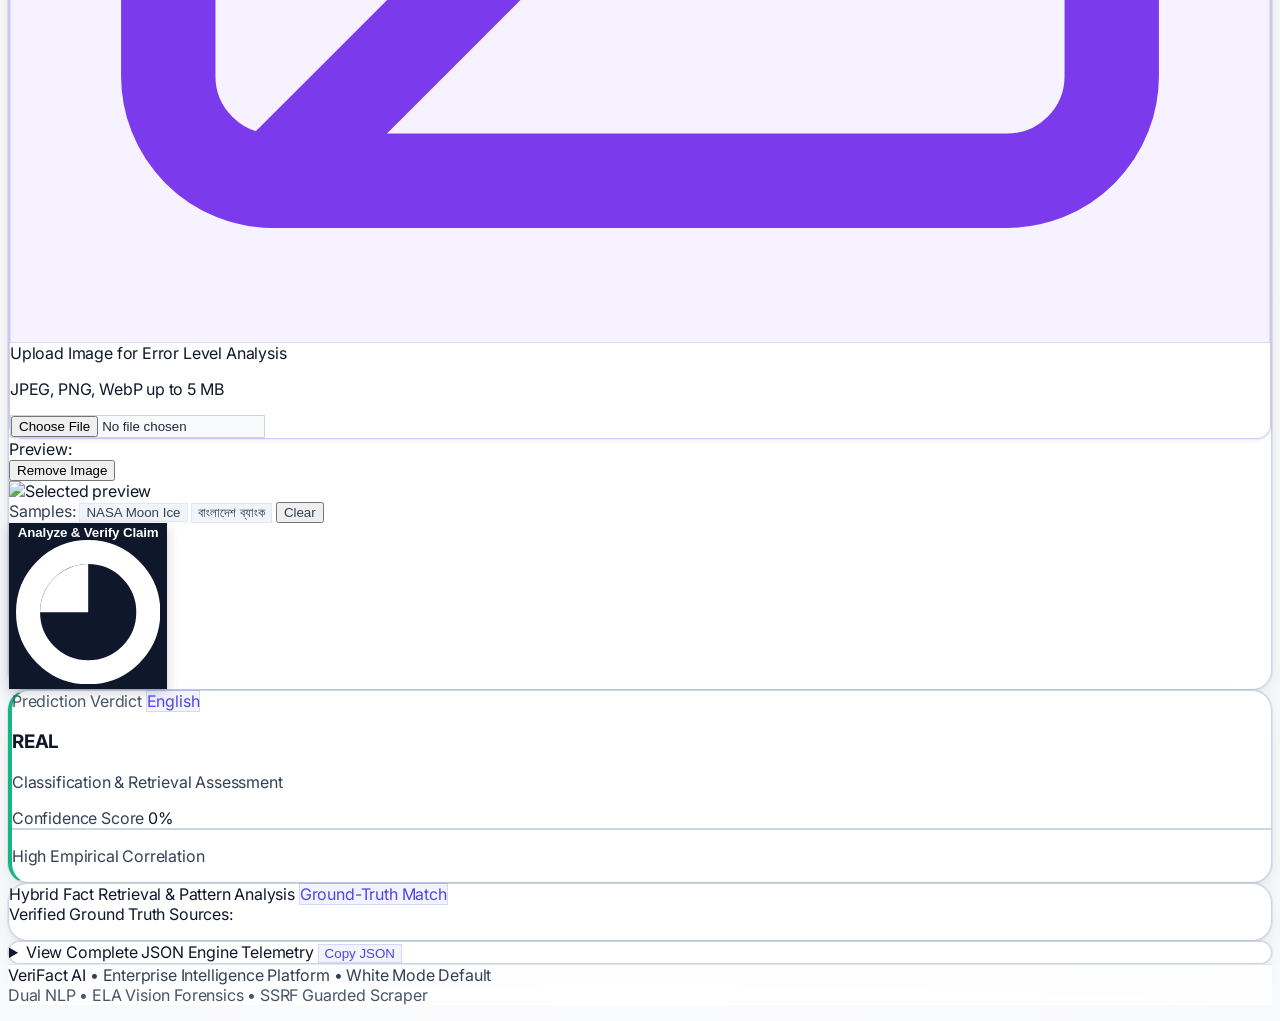
==== commit d7022e59: "style(ui): enhance foreground-to-background contrast with 100% opaque elevated cards, ambient clarit" ====
--- a/frontend/index.html
+++ b/frontend/index.html
@@ -92,6 +92,8 @@
 
   <!-- Main Workspace -->
   <main class="relative z-10 max-w-5xl w-full mx-auto px-4 sm:px-6 py-8 space-y-6 flex-grow">
+    <!-- Ambient Foreground Readability Scrim (Ensures 100% crisp foreground distinction from background) -->
+    <div class="foreground-scrim" aria-hidden="true"></div>
 
     <!-- Hero Announcement & Value Proposition -->
     <div class="text-center sm:text-left space-y-3">
--- a/frontend/css/styles.css
+++ b/frontend/css/styles.css
@@ -19,34 +19,37 @@
   --top-rim-beam: rgba(99, 102, 241, 0.15);
   
   /* FOREGROUND SAAS DESIGN TOKENS */
-  --header-bg: rgba(255, 255, 255, 0.92);
-  --header-border: #e2e8f0;
+  --header-bg: rgba(255, 255, 255, 0.96);
+  --header-border: #cbd5e1;
   
   --text-main: #0f172a;        /* High-contrast slate-900 */
-  --text-secondary: #334155;   /* Refined body slate-700 */
-  --text-muted: #64748b;       /* Crisp secondary slate-500 */
-  --text-subtle: #94a3b8;      /* Meta & caption slate-400 */
+  --text-secondary: #1e293b;   /* High-contrast body slate-800 */
+  --text-muted: #334155;       /* High-contrast secondary slate-700 */
+  --text-subtle: #475569;      /* Crisp meta & caption slate-600 */
   --text-gradient: linear-gradient(180deg, #0f172a 30%, #312e81 120%);
   
   --card-bg: #ffffff;
-  --card-border: #e2e8f0;
-  --card-inner-rim: rgba(255, 255, 255, 0.95);
+  --card-border: #cbd5e1;
+  --card-inner-rim: rgba(255, 255, 255, 1);
   --card-shadow: 
-    0 1px 3px 0 rgba(0, 0, 0, 0.03),
-    0 6px 18px -4px rgba(0, 0, 0, 0.05);
+    0 0 0 1px rgba(15, 23, 42, 0.06),
+    0 2px 6px -1px rgba(15, 23, 42, 0.06),
+    0 16px 32px -8px rgba(15, 23, 42, 0.1);
   --card-shadow-hover: 
-    0 2px 6px 0 rgba(0, 0, 0, 0.04),
-    0 12px 24px -6px rgba(0, 0, 0, 0.08);
-  
-  --card-subtle-bg: #f8fafc;
-  --card-subtle-border: #e2e8f0;
-  
-  --input-bg: #ffffff;
+    0 0 0 1px rgba(15, 23, 42, 0.08),
+    0 4px 12px -2px rgba(15, 23, 42, 0.08),
+    0 20px 40px -8px rgba(15, 23, 42, 0.14);
+  
+  --card-subtle-bg: #ffffff;
+  --card-subtle-border: #cbd5e1;
+  --card-subtle-shadow: 0 1px 3px 0 rgba(15, 23, 42, 0.06), 0 2px 6px -1px rgba(15, 23, 42, 0.04);
+  
+  --input-bg: #f8fafc;
   --input-border: #cbd5e1;
   --input-text: #0f172a;
-  --input-placeholder: #94a3b8;
-  --input-focus-border: #6366f1;
-  --input-focus-ring: rgba(99, 102, 241, 0.14);
+  --input-placeholder: #64748b;
+  --input-focus-border: #4f46e5;
+  --input-focus-ring: rgba(79, 70, 229, 0.16);
   
   --btn-luxury-bg: #0f172a;
   --btn-luxury-text: #ffffff;
@@ -108,34 +111,37 @@
   --top-rim-beam: rgba(99, 102, 241, 0.3);
   
   /* FOREGROUND SAAS DESIGN TOKENS */
-  --header-bg: rgba(8, 10, 15, 0.88);
-  --header-border: rgba(255, 255, 255, 0.08);
+  --header-bg: rgba(9, 12, 18, 0.94);
+  --header-border: rgba(255, 255, 255, 0.12);
   
   --text-main: #f8fafc;        /* Crisp white */
-  --text-secondary: #cbd5e1;   /* Slate-300 */
-  --text-muted: #94a3b8;       /* Slate-400 */
-  --text-subtle: #64748b;      /* Slate-500 */
+  --text-secondary: #e2e8f0;   /* Slate-200 */
+  --text-muted: #cbd5e1;       /* Slate-300 */
+  --text-subtle: #94a3b8;      /* Slate-400 */
   --text-gradient: linear-gradient(180deg, #FFFFFF 20%, #a5b4fc 120%);
   
-  --card-bg: rgba(13, 15, 22, 0.92);
-  --card-border: rgba(255, 255, 255, 0.08);
-  --card-inner-rim: rgba(255, 255, 255, 0.08);
+  --card-bg: #0d1117;
+  --card-border: rgba(255, 255, 255, 0.14);
+  --card-inner-rim: rgba(255, 255, 255, 0.1);
   --card-shadow: 
-    0 1px 3px 0 rgba(0, 0, 0, 0.5),
-    0 10px 28px -4px rgba(0, 0, 0, 0.7);
+    0 0 0 1px rgba(255, 255, 255, 0.1),
+    0 4px 14px 0 rgba(0, 0, 0, 0.6),
+    0 18px 36px -6px rgba(0, 0, 0, 0.85);
   --card-shadow-hover: 
-    0 2px 6px 0 rgba(0, 0, 0, 0.6),
-    0 16px 36px -6px rgba(0, 0, 0, 0.85);
-  
-  --card-subtle-bg: rgba(20, 22, 32, 0.75);
-  --card-subtle-border: rgba(255, 255, 255, 0.06);
-  
-  --input-bg: rgba(9, 10, 15, 0.95);
-  --input-border: rgba(255, 255, 255, 0.1);
+    0 0 0 1px rgba(255, 255, 255, 0.15),
+    0 6px 20px 0 rgba(0, 0, 0, 0.7),
+    0 24px 48px -6px rgba(0, 0, 0, 0.95);
+  
+  --card-subtle-bg: #11151f;
+  --card-subtle-border: rgba(255, 255, 255, 0.12);
+  --card-subtle-shadow: 0 2px 8px 0 rgba(0, 0, 0, 0.5);
+  
+  --input-bg: #090c10;
+  --input-border: rgba(255, 255, 255, 0.14);
   --input-text: #f8fafc;
-  --input-placeholder: #475569;
+  --input-placeholder: #64748b;
   --input-focus-border: #818cf8;
-  --input-focus-ring: rgba(129, 140, 248, 0.22);
+  --input-focus-ring: rgba(129, 140, 248, 0.25);
   
   --btn-luxury-bg: #ffffff;
   --btn-luxury-text: #0f172a;
@@ -225,24 +231,24 @@
 }
 
 .stroke-major-grid {
-  stroke: rgba(15, 23, 42, 0.11);
+  stroke: rgba(15, 23, 42, 0.08);
 }
 [data-theme="dark"] .stroke-major-grid {
-  stroke: rgba(255, 255, 255, 0.14);
+  stroke: rgba(255, 255, 255, 0.09);
 }
 
 .stroke-cross {
-  stroke: rgba(79, 70, 229, 0.55);
+  stroke: rgba(79, 70, 229, 0.45);
 }
 [data-theme="dark"] .stroke-cross {
-  stroke: rgba(165, 180, 252, 0.85);
+  stroke: rgba(165, 180, 252, 0.65);
 }
 
 .fill-cross {
-  fill: rgba(79, 70, 229, 0.6);
+  fill: rgba(79, 70, 229, 0.45);
 }
 [data-theme="dark"] .fill-cross {
-  fill: rgba(165, 180, 252, 0.9);
+  fill: rgba(165, 180, 252, 0.7);
 }
 
 .stroke-cross-subtle {
@@ -270,11 +276,22 @@
   transition: fill 0.3s ease, opacity 0.3s ease;
 }
 
-/* Enterprise SaaS Surface Cards */
+/* Foreground Readability Scrim (Ensures 100% crisp foreground distinction from background) */
+.foreground-scrim {
+  position: absolute;
+  inset: -16px -24px;
+  background: radial-gradient(ellipse at 50% 25%, rgba(255, 255, 255, 0.9) 0%, rgba(255, 255, 255, 0.65) 55%, rgba(255, 255, 255, 0) 100%);
+  pointer-events: none;
+  z-index: -1;
+  border-radius: 2rem;
+}
+[data-theme="dark"] .foreground-scrim {
+  background: radial-gradient(ellipse at 50% 25%, rgba(3, 3, 4, 0.9) 0%, rgba(3, 3, 4, 0.65) 55%, rgba(3, 3, 4, 0) 100%);
+}
+
+/* Enterprise SaaS Surface Cards — 100% Opaque High-Elevation Surfaces */
 .mono-card {
   background: var(--card-bg);
-  backdrop-filter: blur(20px);
-  -webkit-backdrop-filter: blur(20px);
   border: 1px solid var(--card-border);
   box-shadow: var(--card-shadow);
   border-radius: 1.25rem;
@@ -287,11 +304,18 @@
 
 .mono-card-subtle {
   background: var(--card-subtle-bg);
-  backdrop-filter: blur(16px);
-  -webkit-backdrop-filter: blur(16px);
   border: 1px solid var(--card-subtle-border);
+  box-shadow: var(--card-subtle-shadow);
   border-radius: 0.875rem;
   transition: background-color 0.2s ease, border-color 0.2s ease, transform 0.2s ease, box-shadow 0.2s ease;
+}
+
+.mono-card-subtle:hover {
+  border-color: #94a3b8;
+  transform: translateY(-1px);
+}
+[data-theme="dark"] .mono-card-subtle:hover {
+  border-color: rgba(255, 255, 255, 0.25);
 }
 
 /* Linear / Stripe Inspired Headline Contrast */
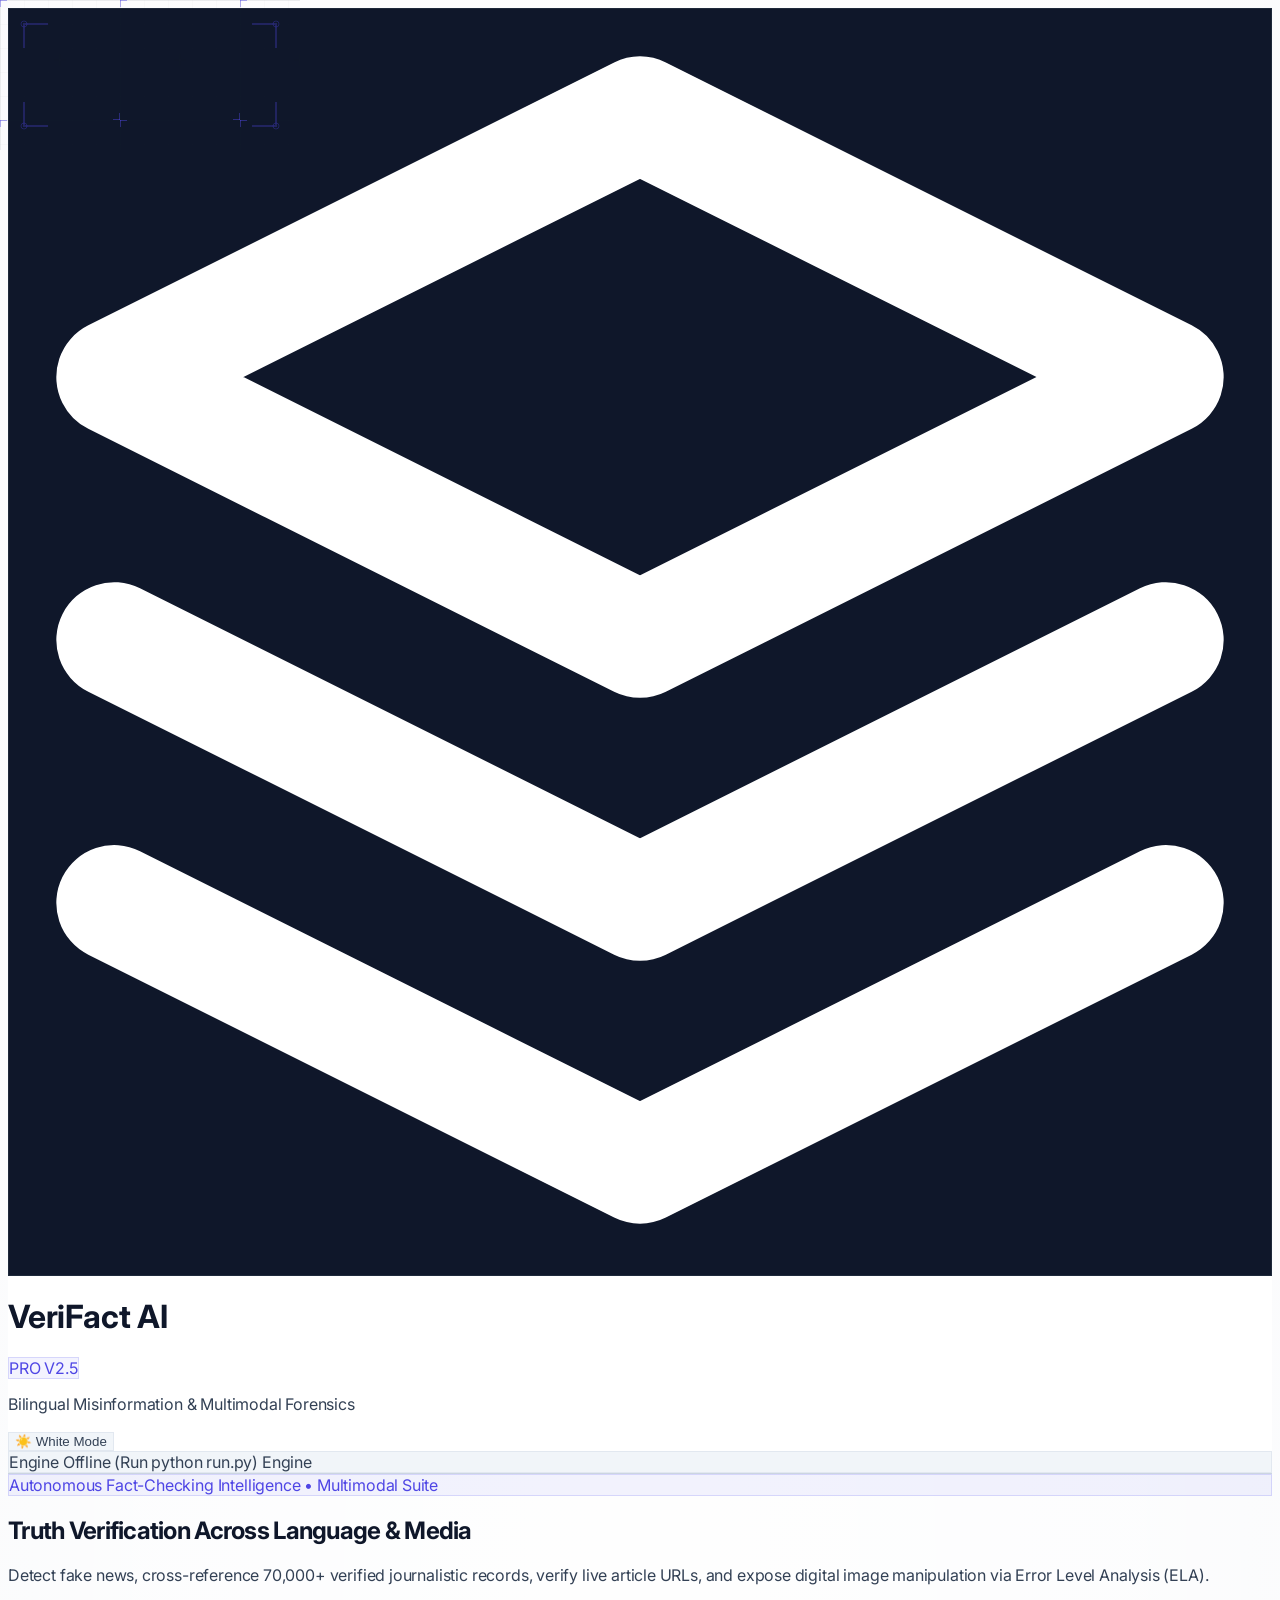
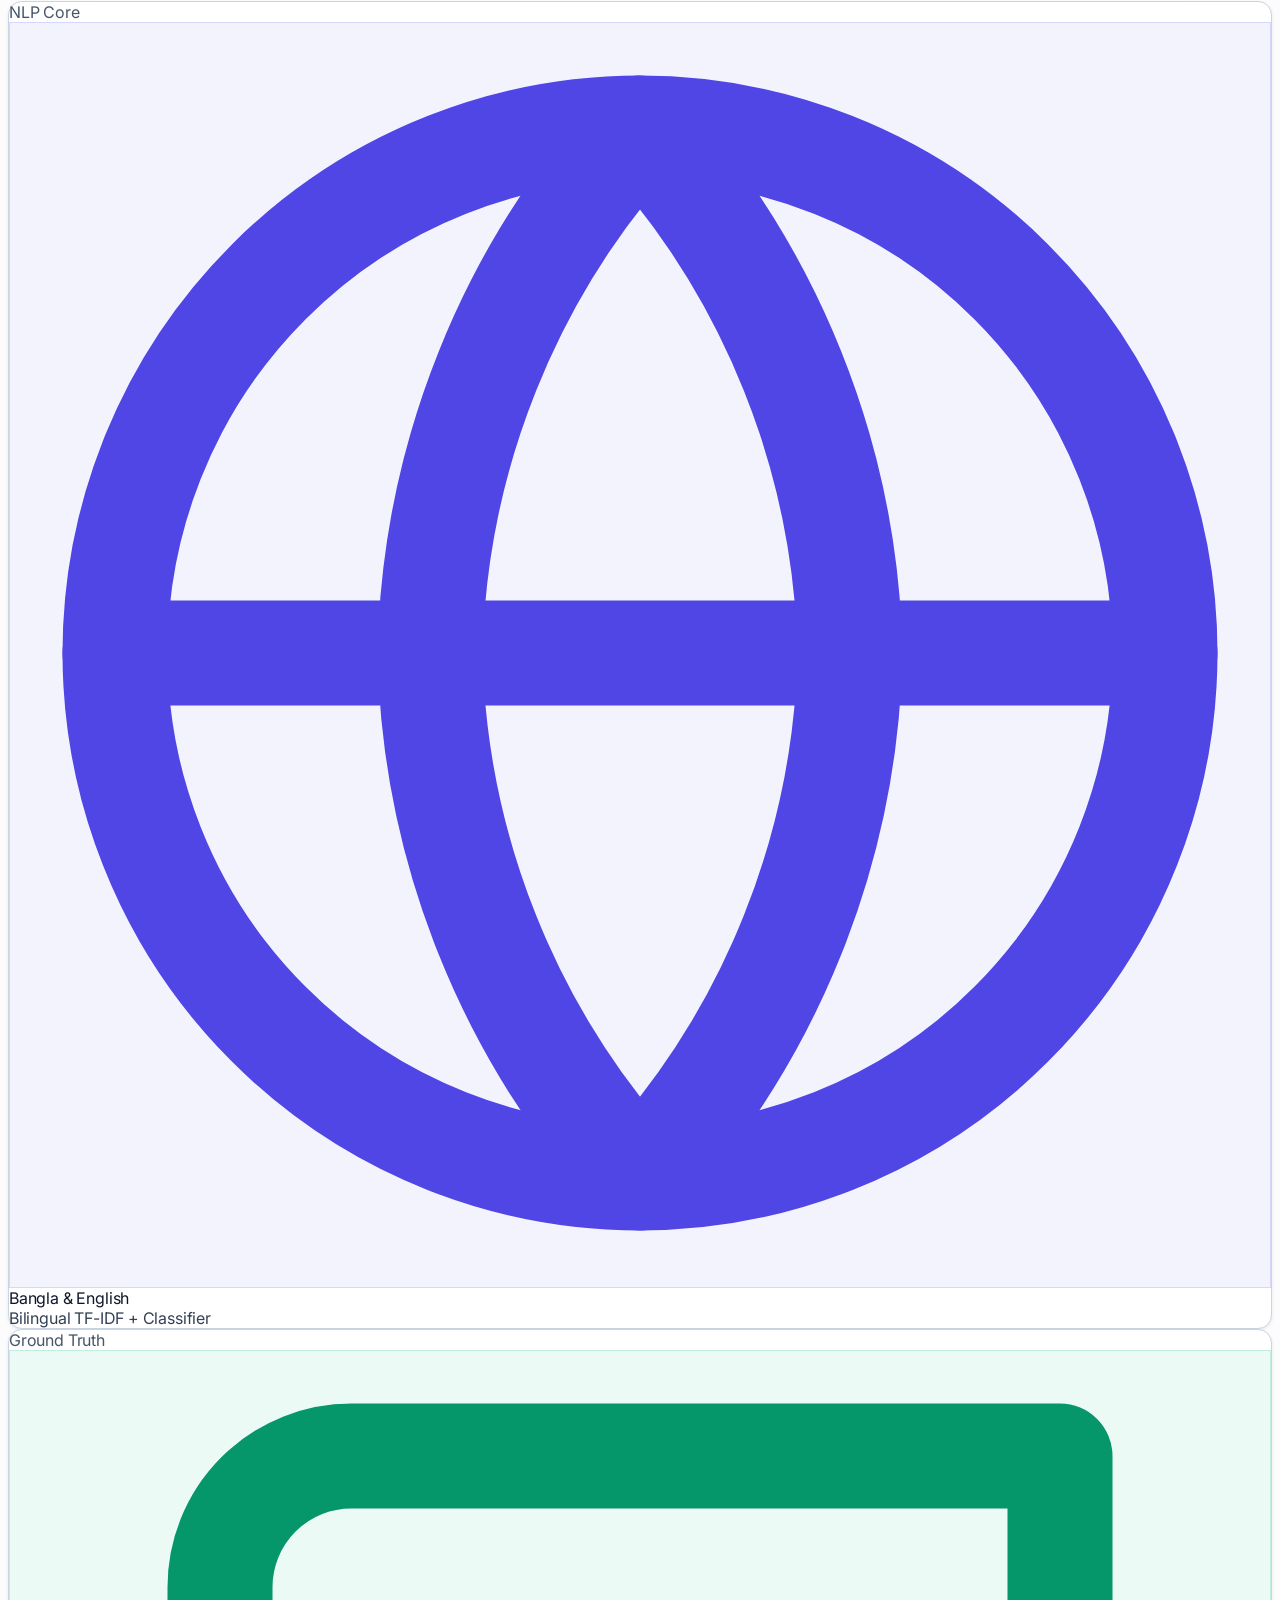
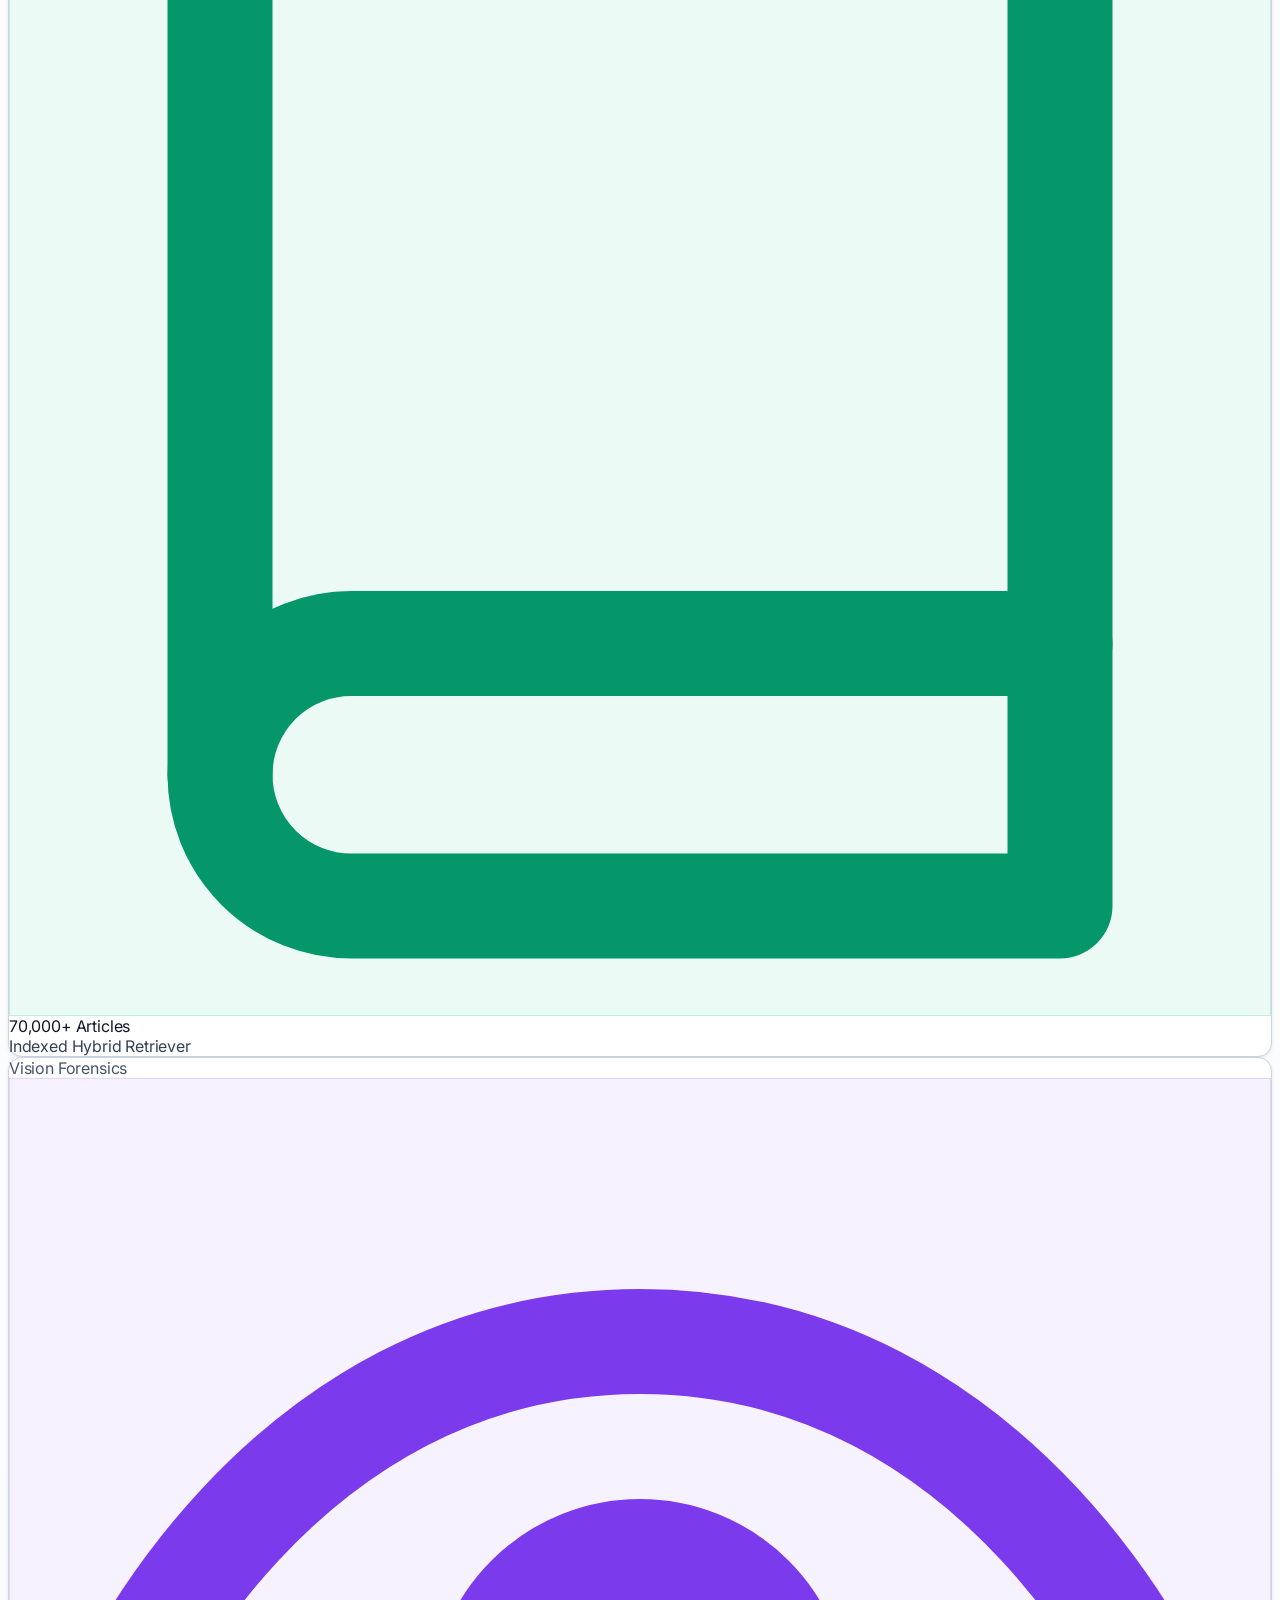
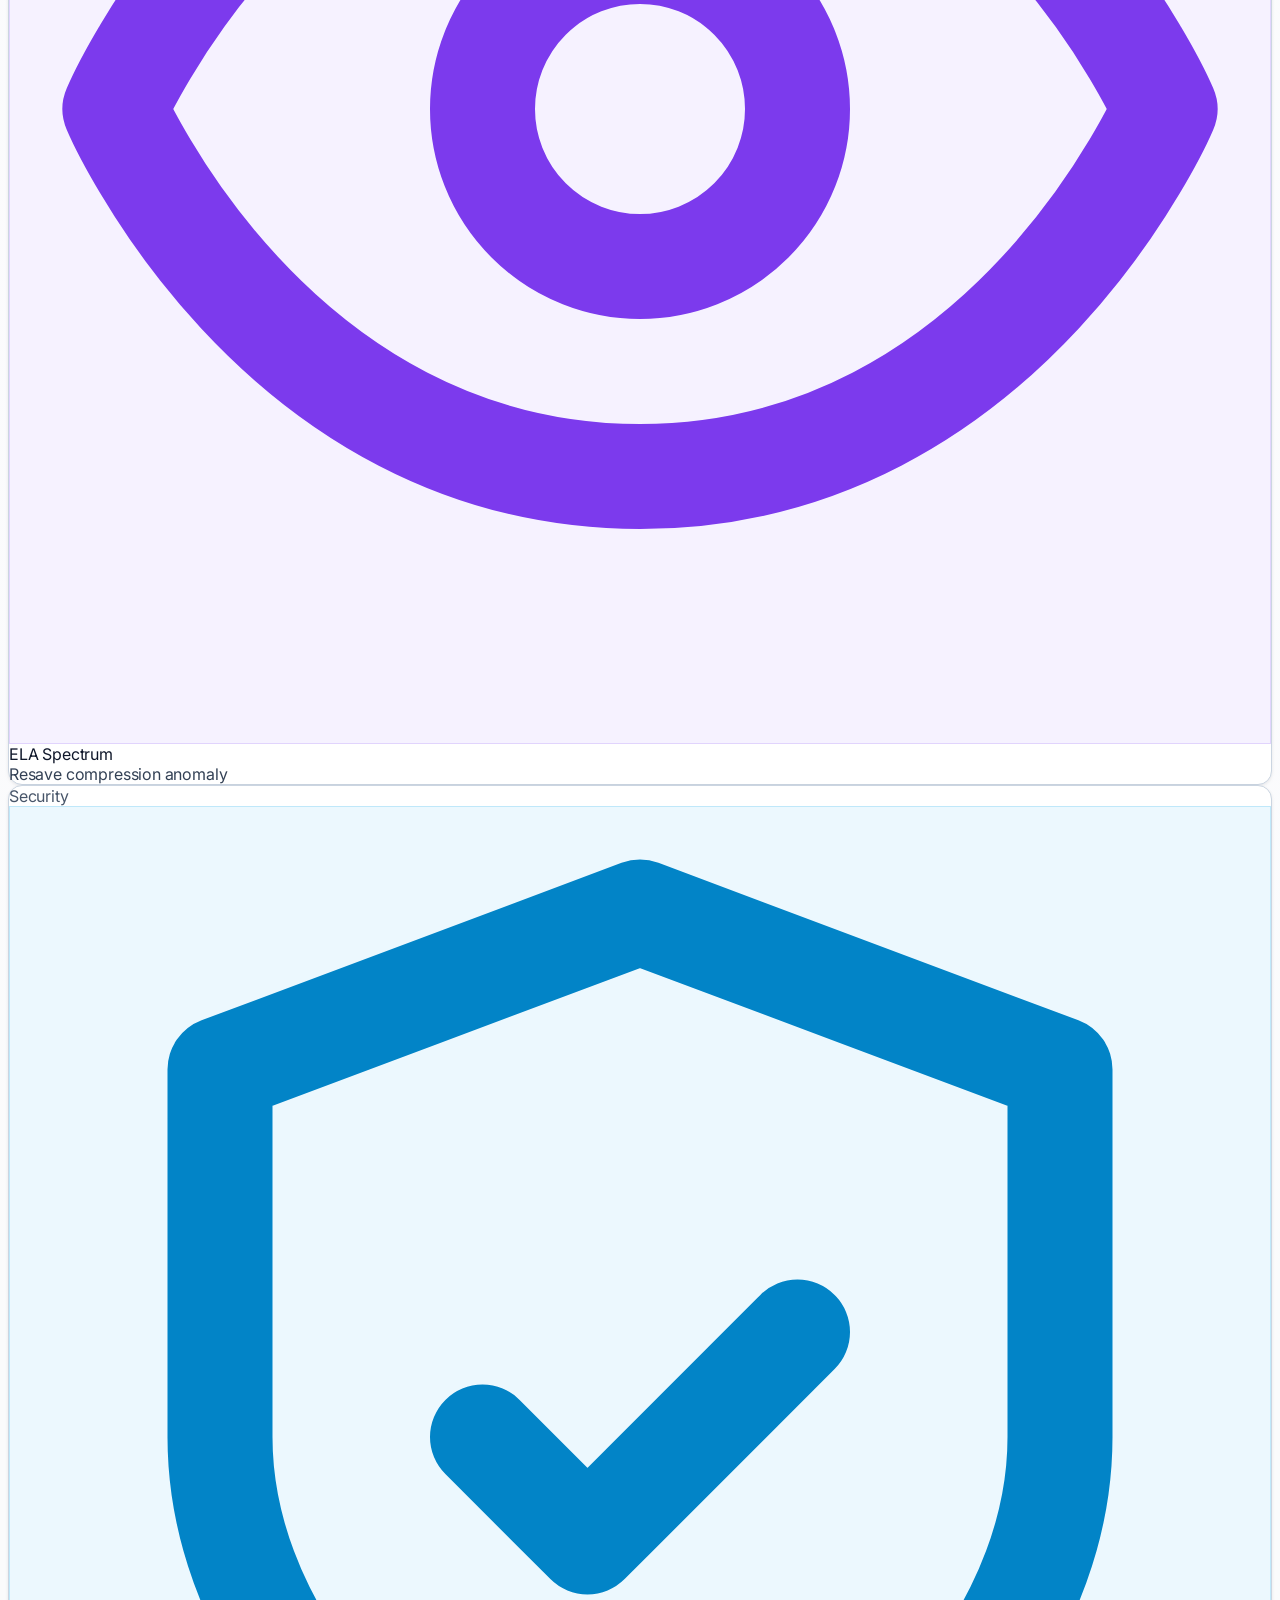
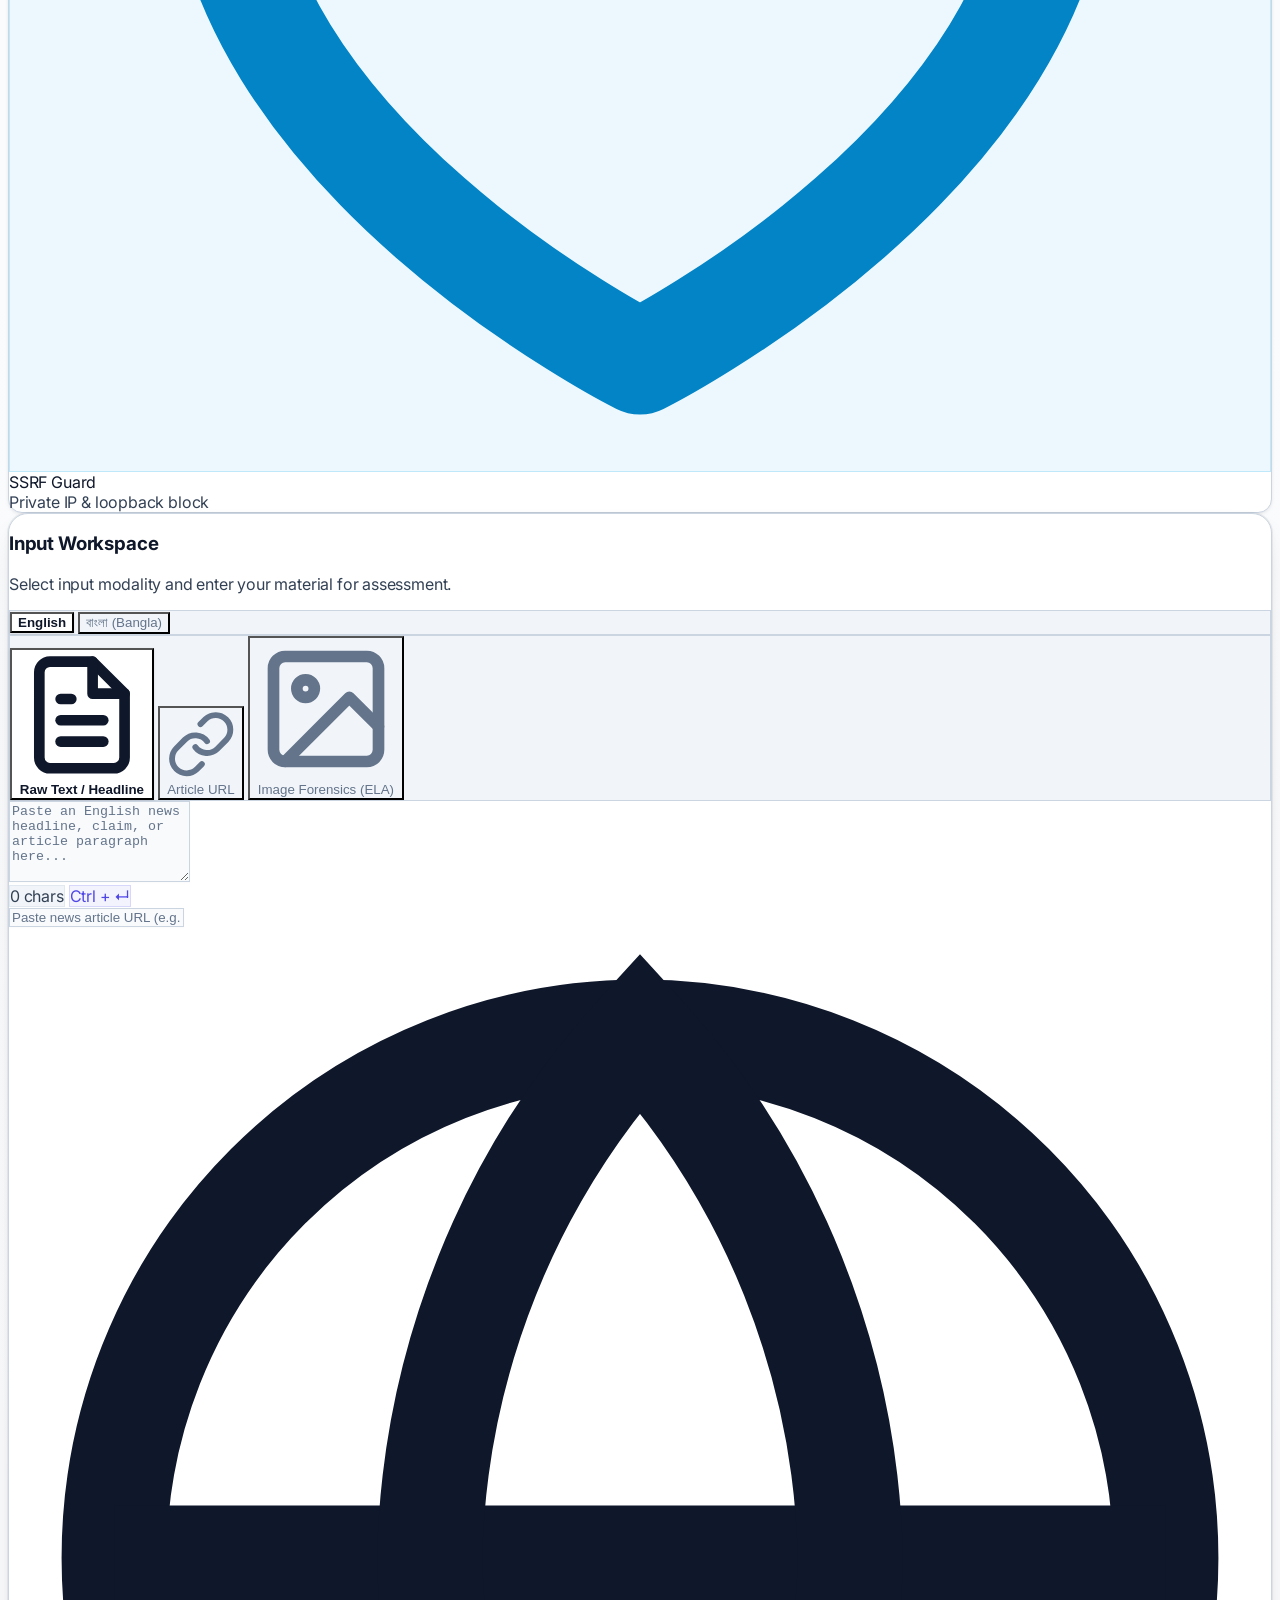
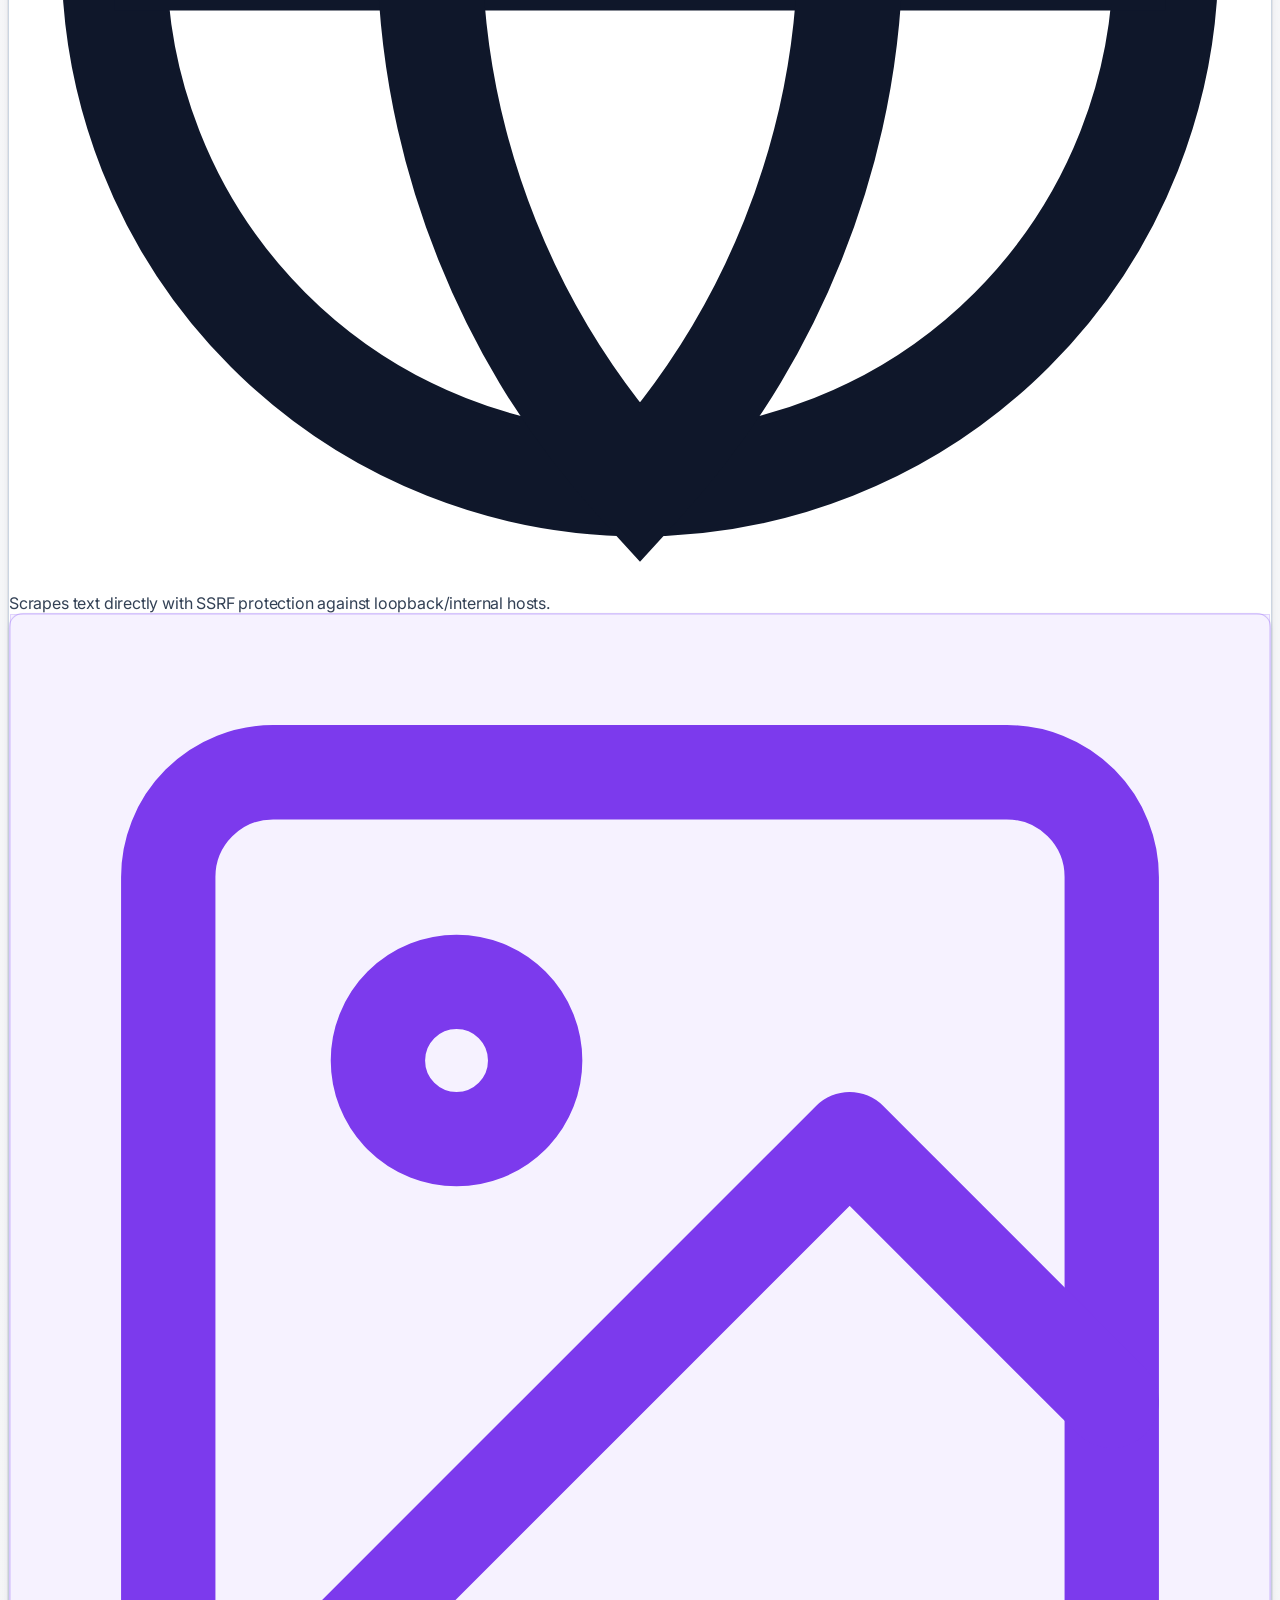
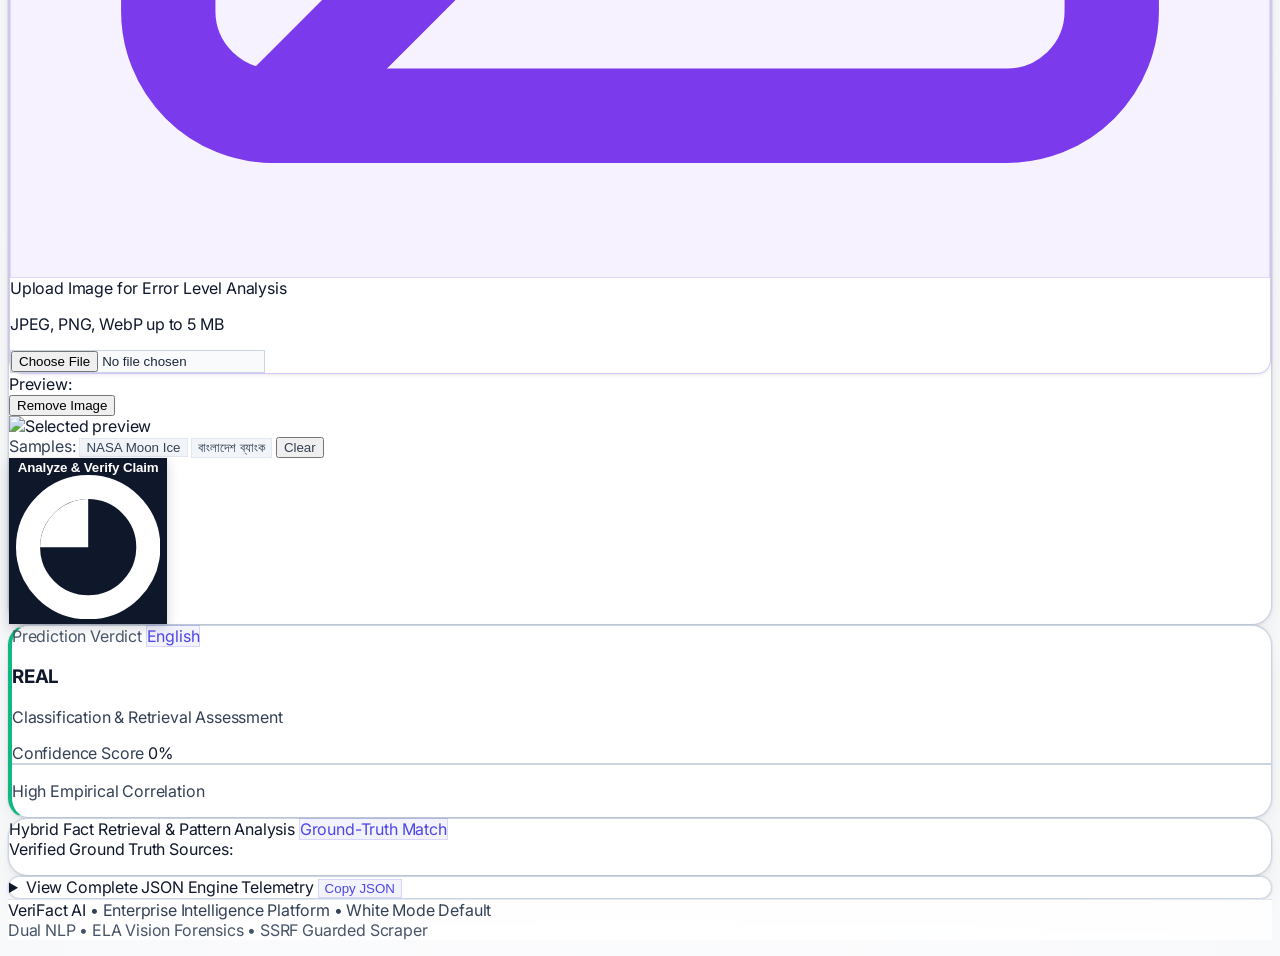
==== commit 93421fc3: "feat(ui): remove redundant background preset and auto switcher buttons from hero section" ====
--- a/frontend/index.html
+++ b/frontend/index.html
@@ -97,26 +97,11 @@
 
     <!-- Hero Announcement & Value Proposition -->
     <div class="text-center sm:text-left space-y-3">
-      <div class="flex flex-wrap items-center justify-between gap-3">
-        <!-- Eyebrow Pill Badge -->
+      <!-- Eyebrow Pill Badge -->
+      <div>
         <div class="inline-flex items-center gap-2 px-3 py-1 rounded-full text-[11px] font-mono tracking-wider uppercase badge-indigo shadow-xs">
           <span class="w-1.5 h-1.5 rounded-full bg-indigo-500 animate-ping"></span>
           Autonomous Fact-Checking Intelligence • Multimodal Suite
-        </div>
-
-        <!-- Background Shades Preset Switcher: Grid (+), Neural & Skyline -->
-        <div class="flex items-center gap-1.5 text-xs font-mono">
-          <span class="text-[11px] hidden sm:inline" style="color: var(--text-muted);">Background:</span>
-          <div class="inline-flex rounded-xl p-0.5 shadow-xs" style="background: var(--tab-bar-bg); border: 1px solid var(--card-border);">
-            <button type="button" onclick="setBackgroundPattern('grid')" id="bgBtn-grid" class="px-3 py-1 rounded-lg text-[11px] font-bold transition cursor-pointer" title="Technical Blueprint Cross Grid (+)">Grid (+)</button>
-            <button type="button" onclick="setBackgroundPattern('neural')" id="bgBtn-neural" class="px-3 py-1 rounded-lg text-[11px] transition cursor-pointer" title="3D Geodesic AI Constellation">Neural</button>
-            <button type="button" onclick="setBackgroundPattern('skyline')" id="bgBtn-skyline" class="px-3 py-1 rounded-lg text-[11px] transition cursor-pointer" title="Digital City Matrix & Horizon Waves">Skyline</button>
-          </div>
-          <!-- Auto-Cycle Toggle Button -->
-          <button type="button" onclick="toggleAutoCycle()" id="bgBtn-auto" class="flex items-center gap-1.5 px-2.5 py-1 rounded-xl text-[11px] font-bold transition cursor-pointer shadow-xs badge-indigo" title="Toggle Auto-Cycle">
-            <span id="bgAutoDot" class="w-1.5 h-1.5 rounded-full bg-indigo-500 animate-ping"></span>
-            <span>✦ Auto</span>
-          </button>
         </div>
       </div>
       
--- a/frontend/css/styles.css
+++ b/frontend/css/styles.css
@@ -84,19 +84,11 @@
   --footer-bg: rgba(255, 255, 255, 0.92);
   --footer-border: #e2e8f0;
 
-  /* Layer 3: Skyline Digital City & Horizon Colors */
-  --skyline-sky-start: #bae6fd;
-  --skyline-sky-end: #f0f9ff;
-  --skyline-wave1-start: #e0f2fe;
-  --skyline-wave1-end: #bae6fd;
-  --skyline-wave2-start: #7dd3fc;
-  --skyline-wave2-end: #38bdf8;
-  --skyline-wave3-start: #0ea5e9;
-  --skyline-wave3-end: #0284c7;
-  --skyline-wave4-start: #0284c7;
-  --skyline-wave4-end: #0369a1;
-  --skyline-win-fore: #0284c7;
-  --skyline-win-back: #38bdf8;
+  /* Layer 3: Skyline Architectural Slate Gray & Clean Ambient Horizon */
+  --skyline-sky-start: #cbd5e1;       /* Cool slate-300 */
+  --skyline-sky-end: #f8fafc;         /* Soft canvas slate-50 */
+  --skyline-win-fore: #475569;        /* Foreground building windows: Slate-600 */
+  --skyline-win-back: #94a3b8;        /* Background building windows: Slate-400 */
   --skyline-mist: #ffffff;
 }
 
@@ -176,19 +168,11 @@
   --footer-bg: rgba(6, 7, 10, 0.92);
   --footer-border: rgba(255, 255, 255, 0.08);
 
-  /* Layer 3: Skyline Digital City & Horizon Colors (Dark Mode) */
-  --skyline-sky-start: #075985;
-  --skyline-sky-end: #031e33;
-  --skyline-wave1-start: #0c4a6e;
-  --skyline-wave1-end: #075985;
-  --skyline-wave2-start: #0369a1;
-  --skyline-wave2-end: #0284c7;
-  --skyline-wave3-start: #0c4a6e;
-  --skyline-wave3-end: #075985;
-  --skyline-wave4-start: #082f49;
-  --skyline-wave4-end: #030712;
-  --skyline-win-fore: #38bdf8;
-  --skyline-win-back: #0ea5e9;
+  /* Layer 3: Skyline Architectural Slate Gray & Clean Ambient Horizon (Dark Mode) */
+  --skyline-sky-start: #1e293b;       /* Slate-800 */
+  --skyline-sky-end: #090d16;         /* Deep canvas */
+  --skyline-win-fore: #cbd5e1;        /* Platinum / titanium silver dots */
+  --skyline-win-back: #475569;        /* Subtle slate-600 dots */
   --skyline-mist: #030304;
 }
 
@@ -218,8 +202,21 @@
   pointer-events: none;
   opacity: 0;
   visibility: hidden;
-  transition: opacity 1.2s cubic-bezier(0.16, 1, 0.3, 1), visibility 1.2s;
+  transform: scale(0.992);
+  transition: opacity 1.6s cubic-bezier(0.4, 0, 0.2, 1), 
+              transform 1.6s cubic-bezier(0.4, 0, 0.2, 1),
+              visibility 0s linear 1.6s;
+  will-change: opacity, transform;
   overflow: hidden;
+}
+
+.vector-bg-layer.active {
+  opacity: 1;
+  visibility: visible;
+  transform: scale(1);
+  transition: opacity 1.6s cubic-bezier(0.4, 0, 0.2, 1), 
+              transform 1.6s cubic-bezier(0.4, 0, 0.2, 1),
+              visibility 0s linear 0s;
 }
 
 /* Layer 1: Enhanced Technical Blueprint Coordinate Grid (+) */
@@ -269,11 +266,47 @@
 .skyline-sky-ribbon {
   transition: fill 0.3s ease;
 }
-.skyline-wave {
-  transition: fill 0.3s ease;
-}
 .skyline-window {
   transition: fill 0.3s ease, opacity 0.3s ease;
+}
+
+/* Progressive Building Construction / Assembly Animation ("Build Making") */
+@keyframes buildingRiseUp {
+  0% {
+    transform: translateY(180px) scaleY(0.3);
+    opacity: 0;
+  }
+  65% {
+    transform: translateY(-6px) scaleY(1.02);
+    opacity: 0.95;
+  }
+  100% {
+    transform: translateY(0) scaleY(1);
+    opacity: 1;
+  }
+}
+
+.skyline-bldg-item {
+  transform-origin: bottom center;
+  will-change: transform, opacity;
+}
+
+.animate-build .skyline-bldg-item {
+  animation: buildingRiseUp 1.1s cubic-bezier(0.16, 1, 0.3, 1) both;
+}
+
+/* Breathing Matrix Data Pulse on selected windows */
+@keyframes matrixWindowBlink {
+  0%, 100% {
+    opacity: 0.35;
+  }
+  50% {
+    opacity: 1;
+  }
+}
+
+.matrix-live-pulse {
+  animation: matrixWindowBlink 3.2s ease-in-out infinite alternate;
 }
 
 /* Foreground Readability Scrim (Ensures 100% crisp foreground distinction from background) */
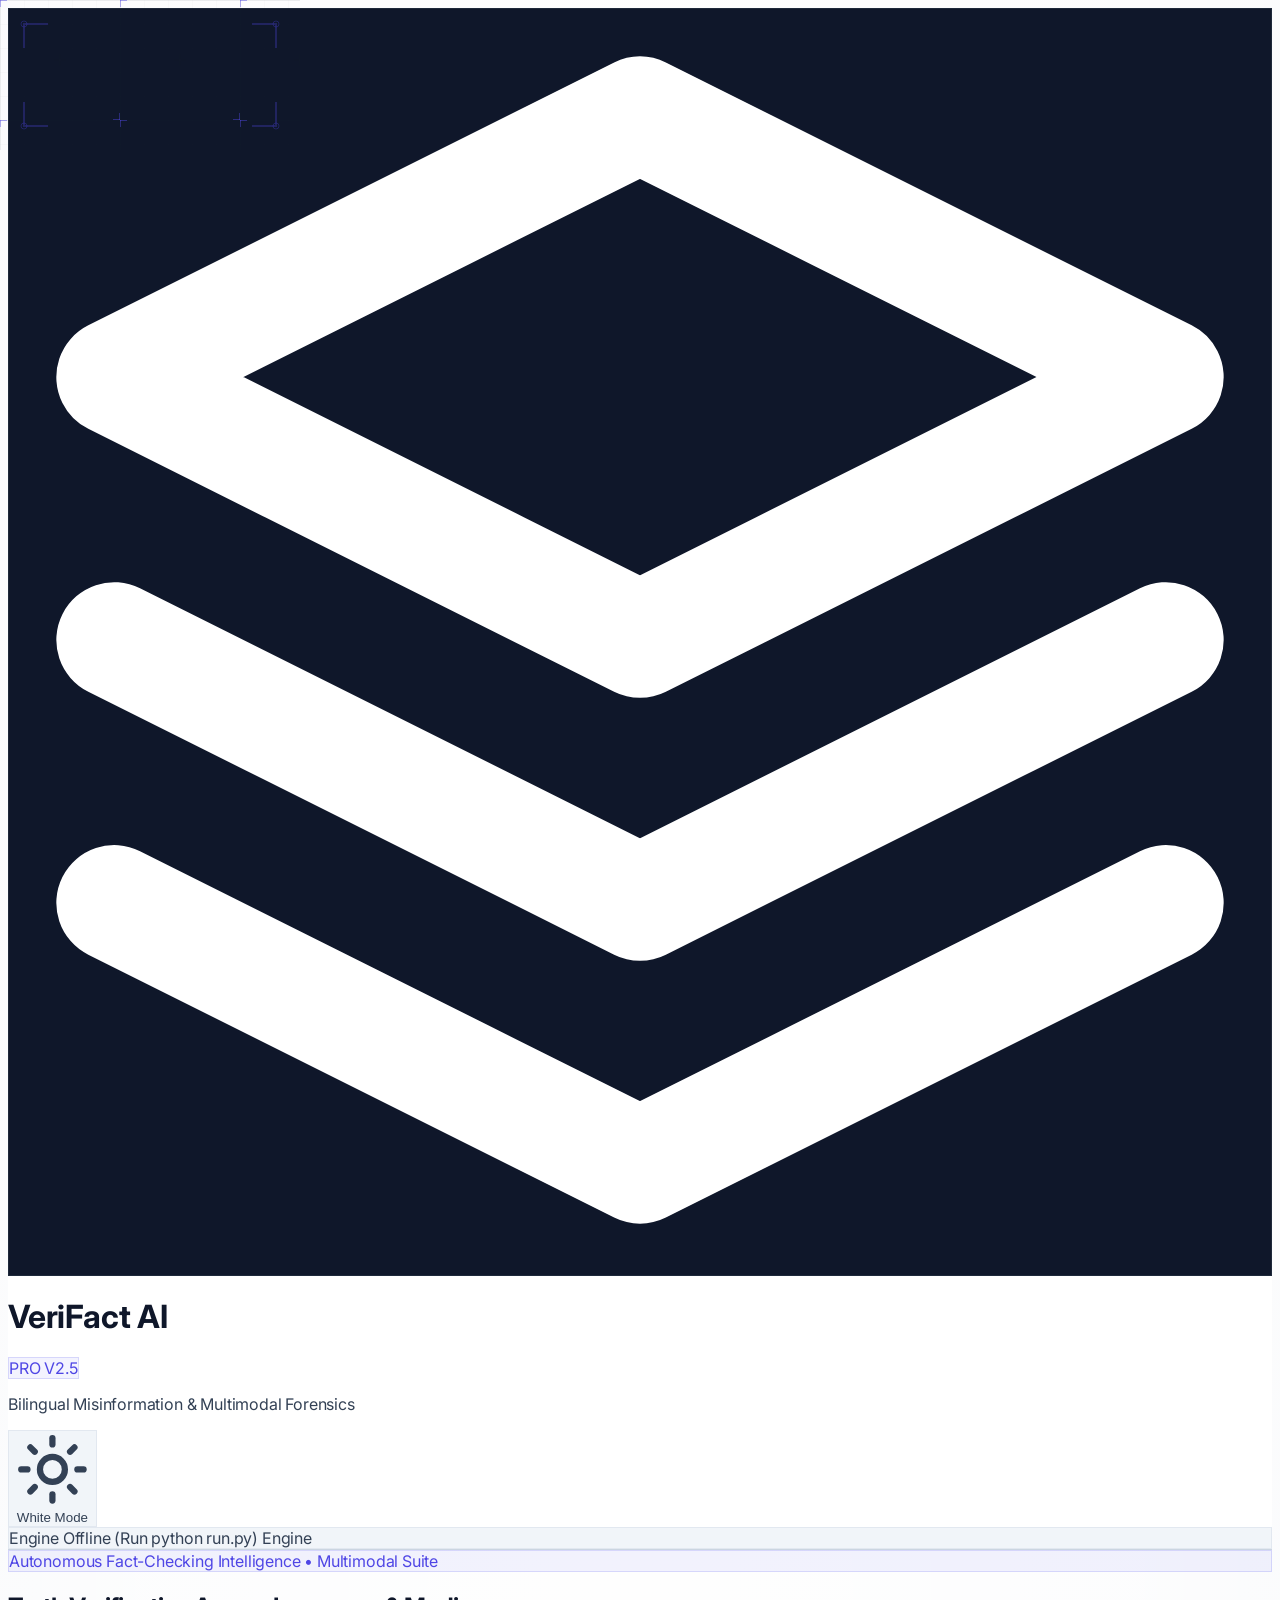
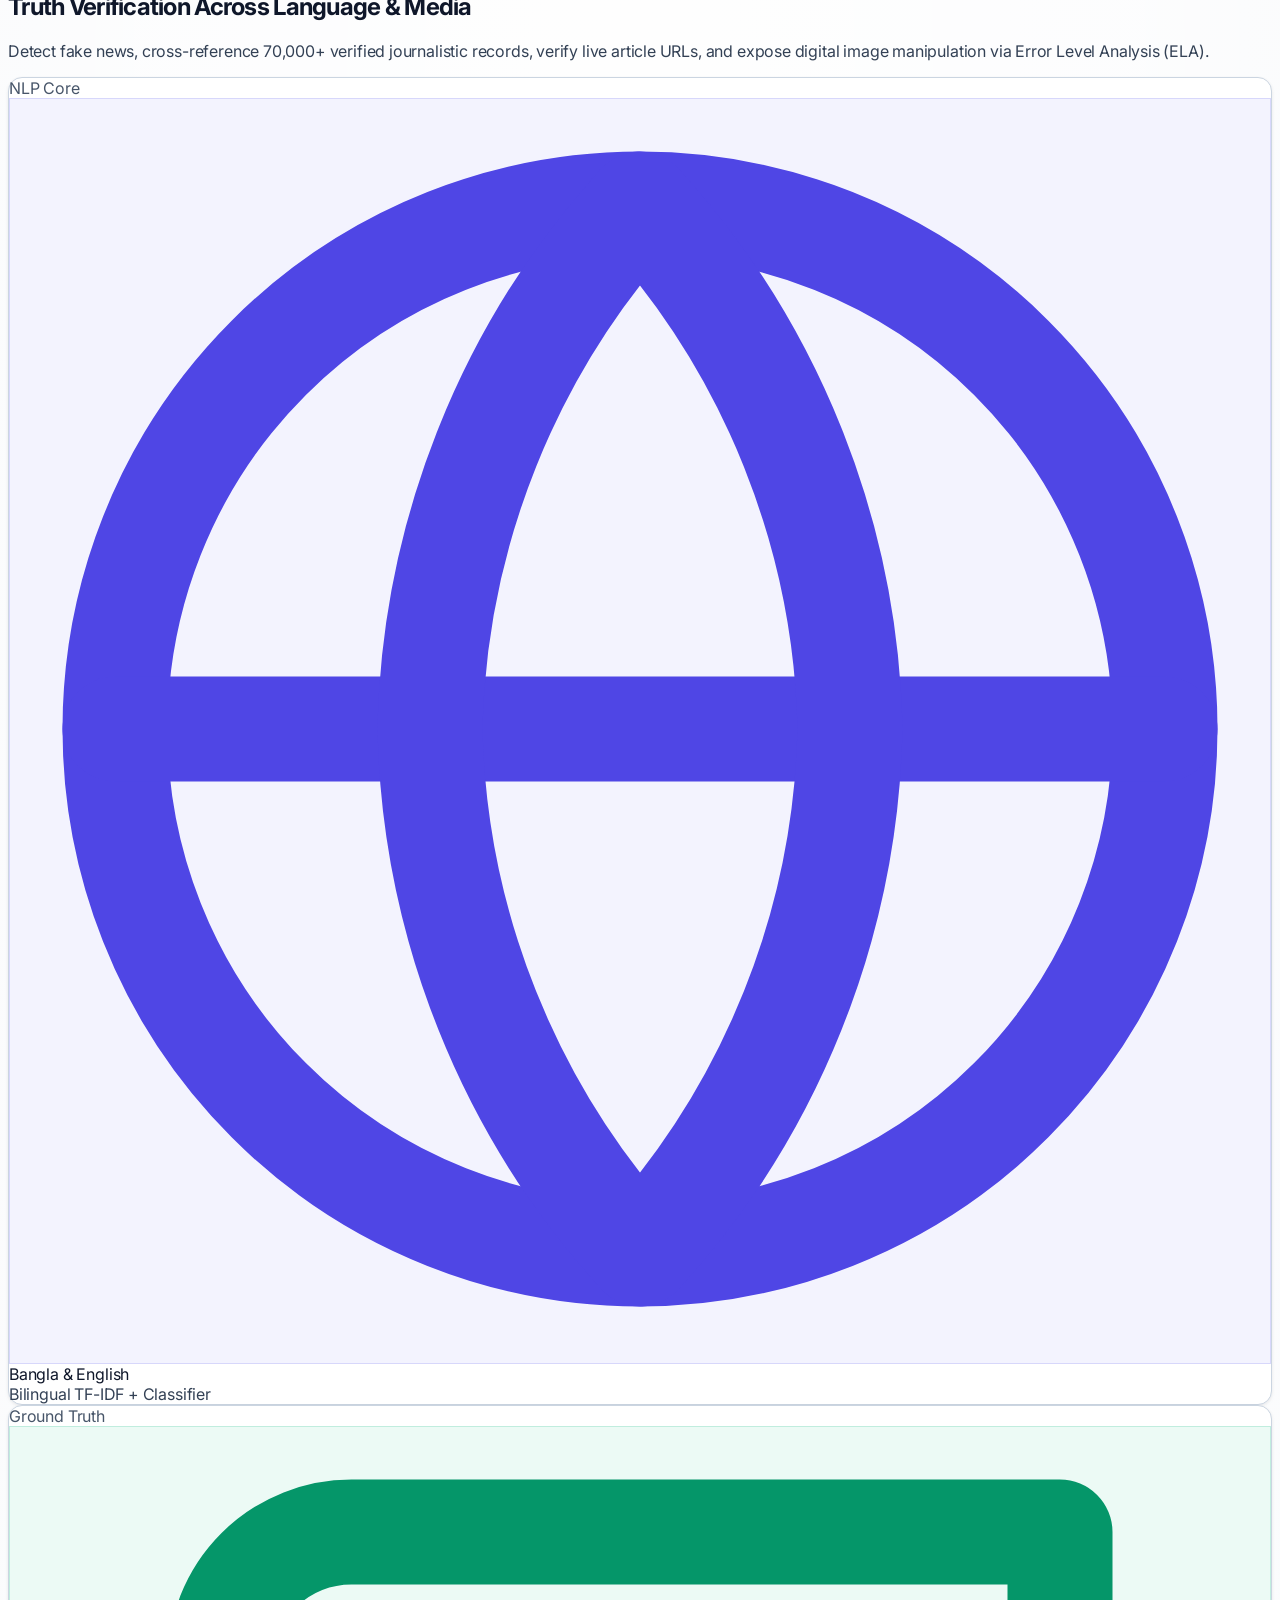
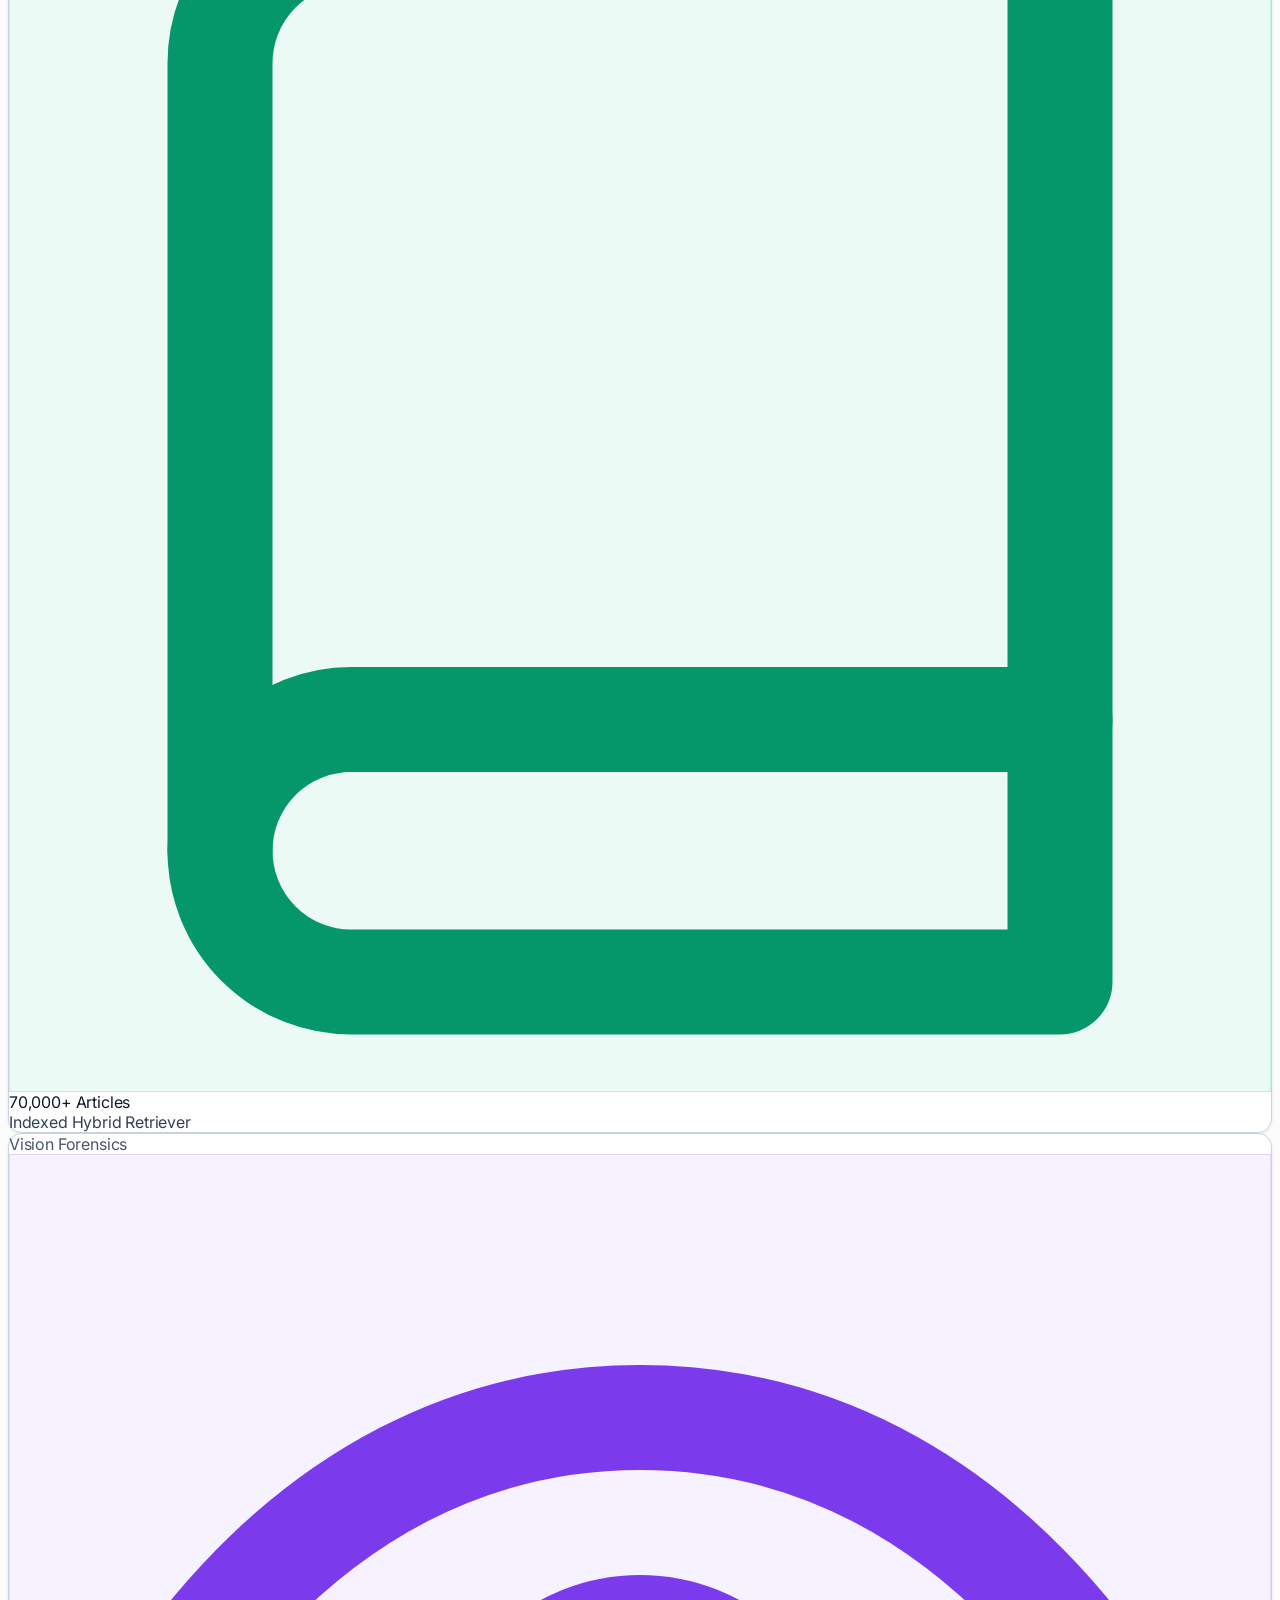
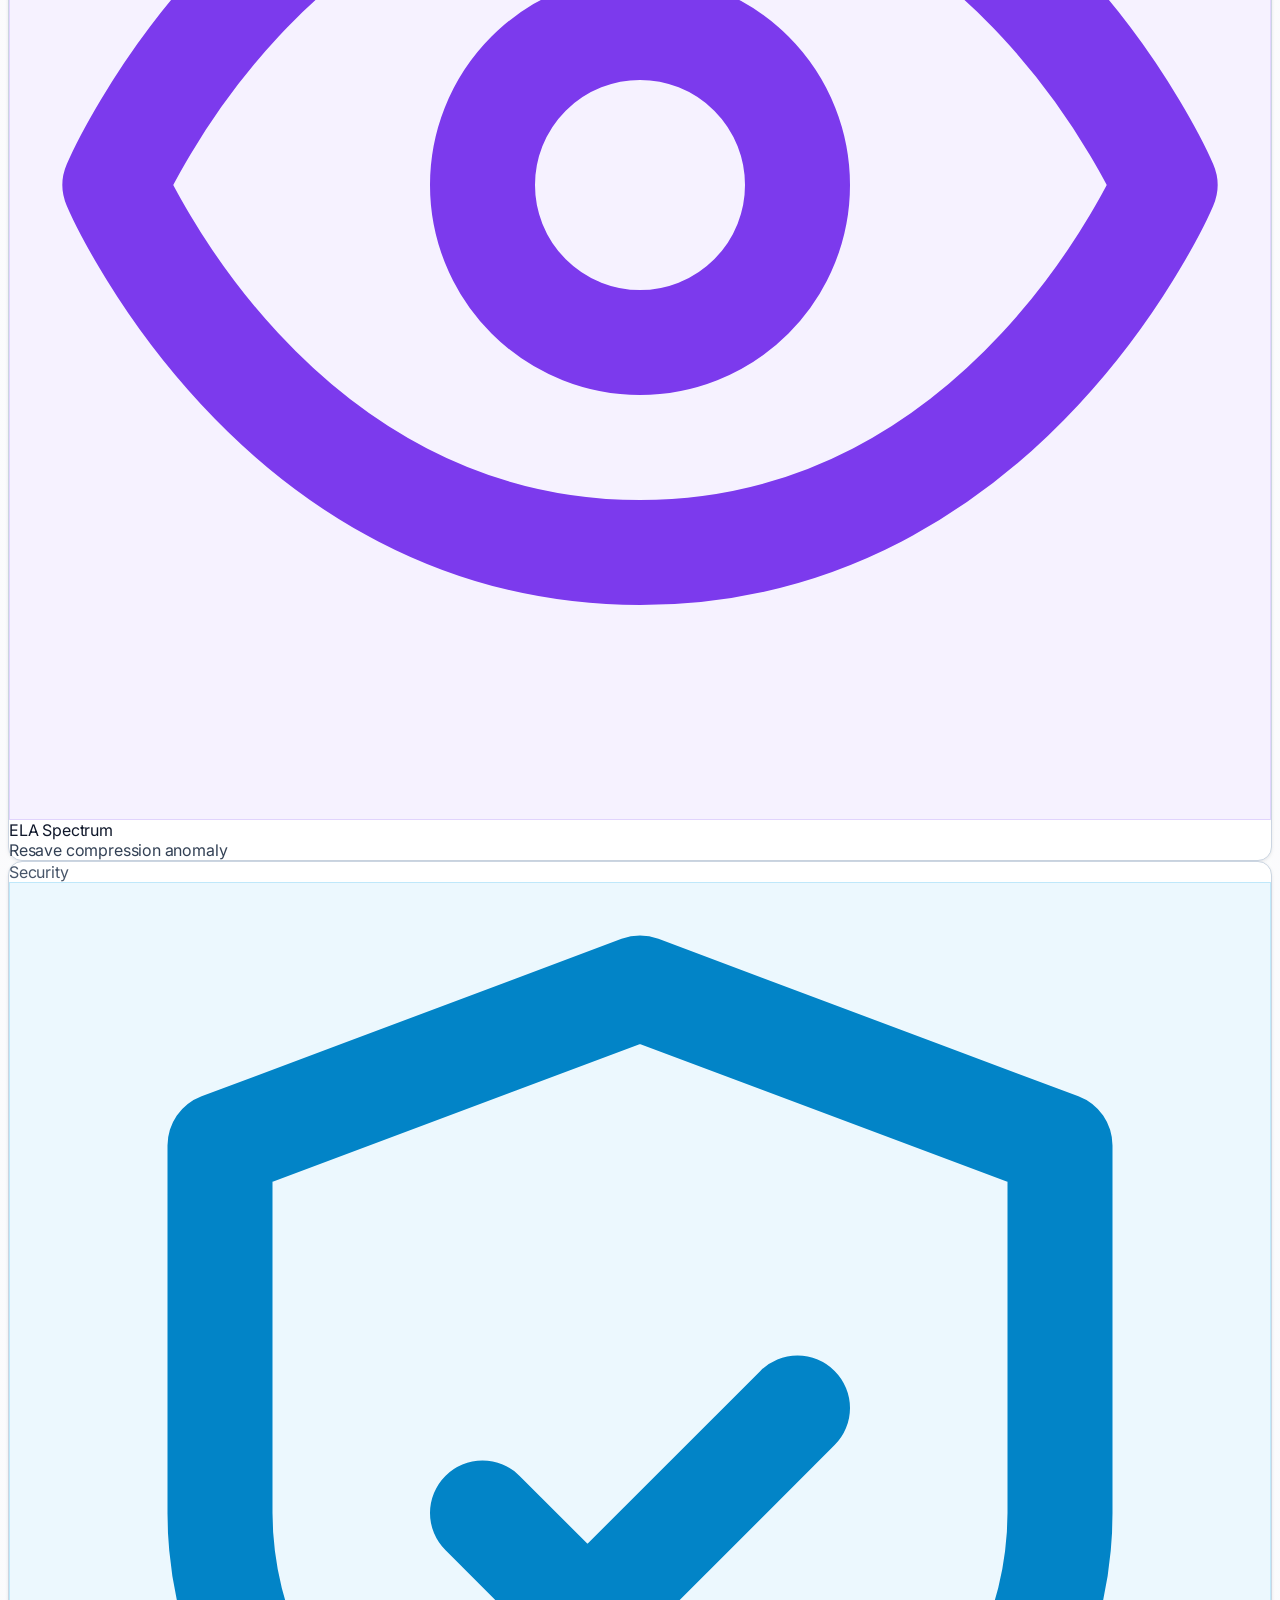
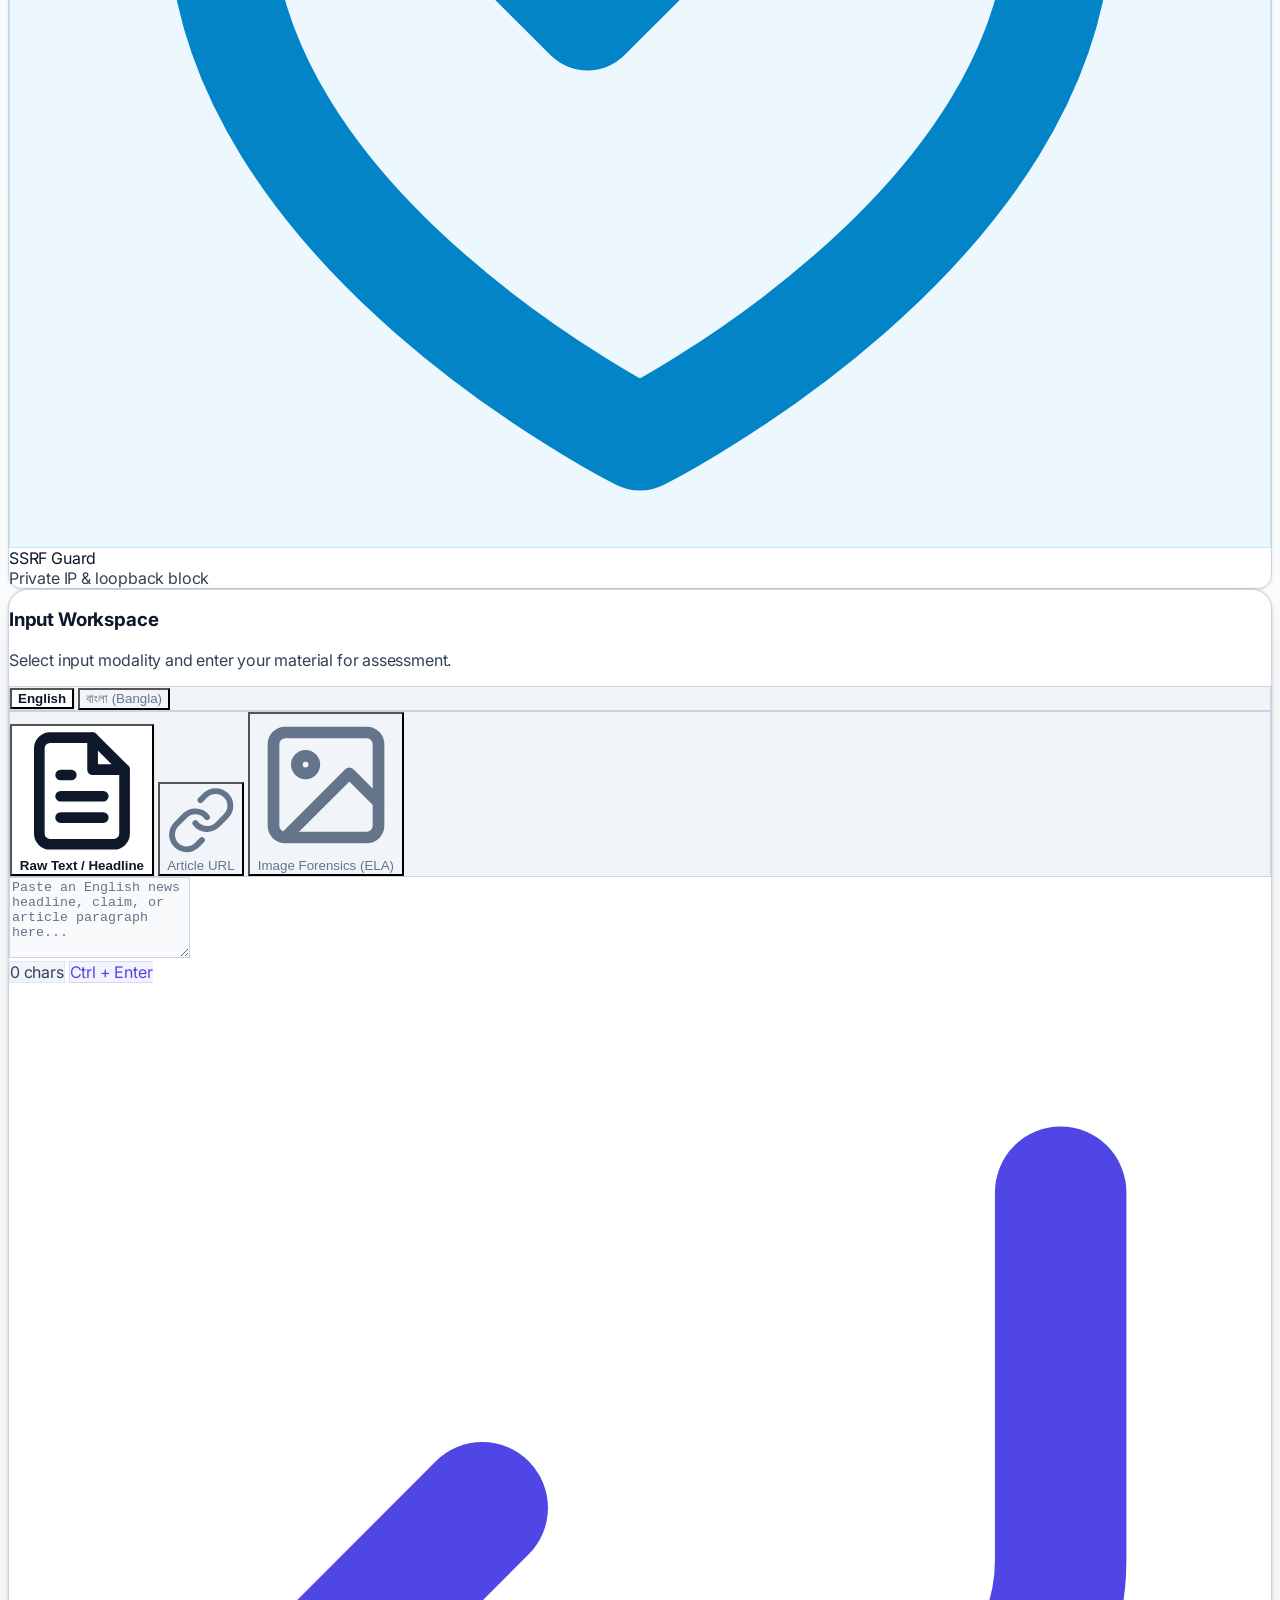
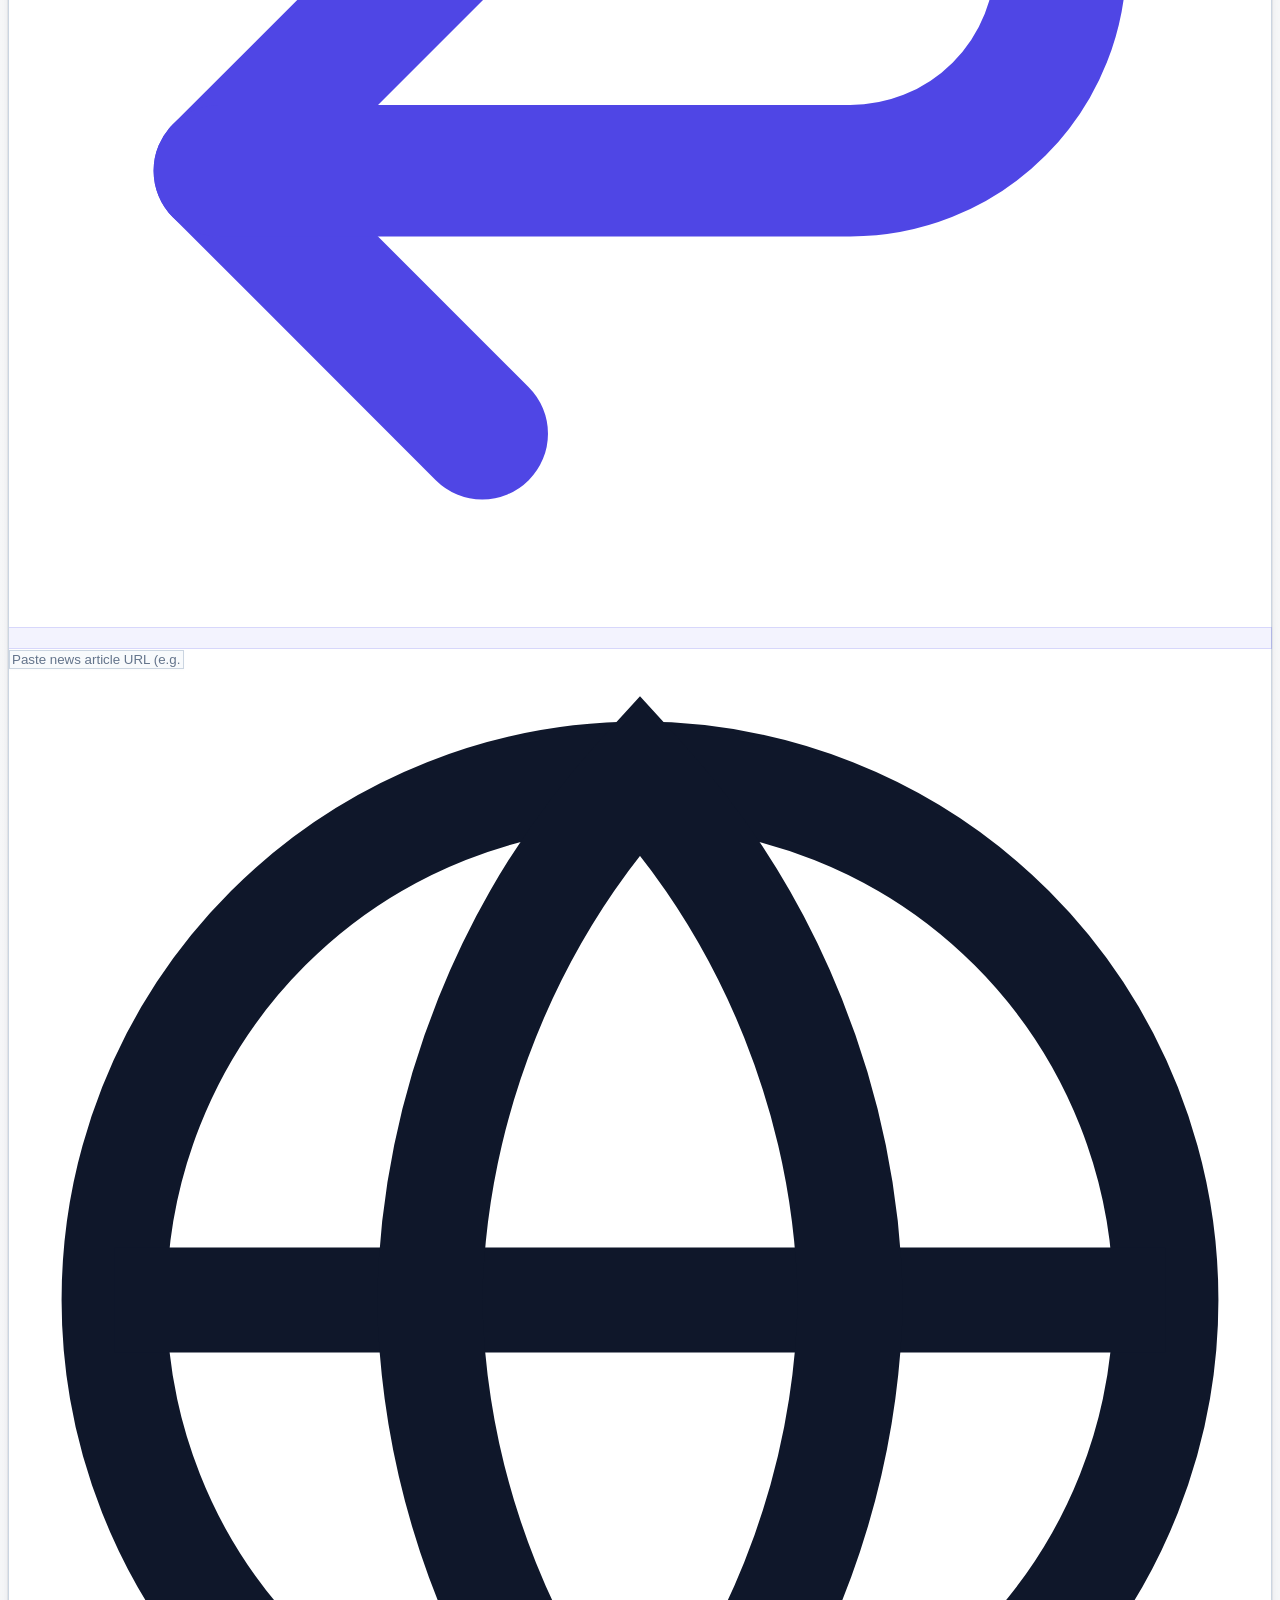
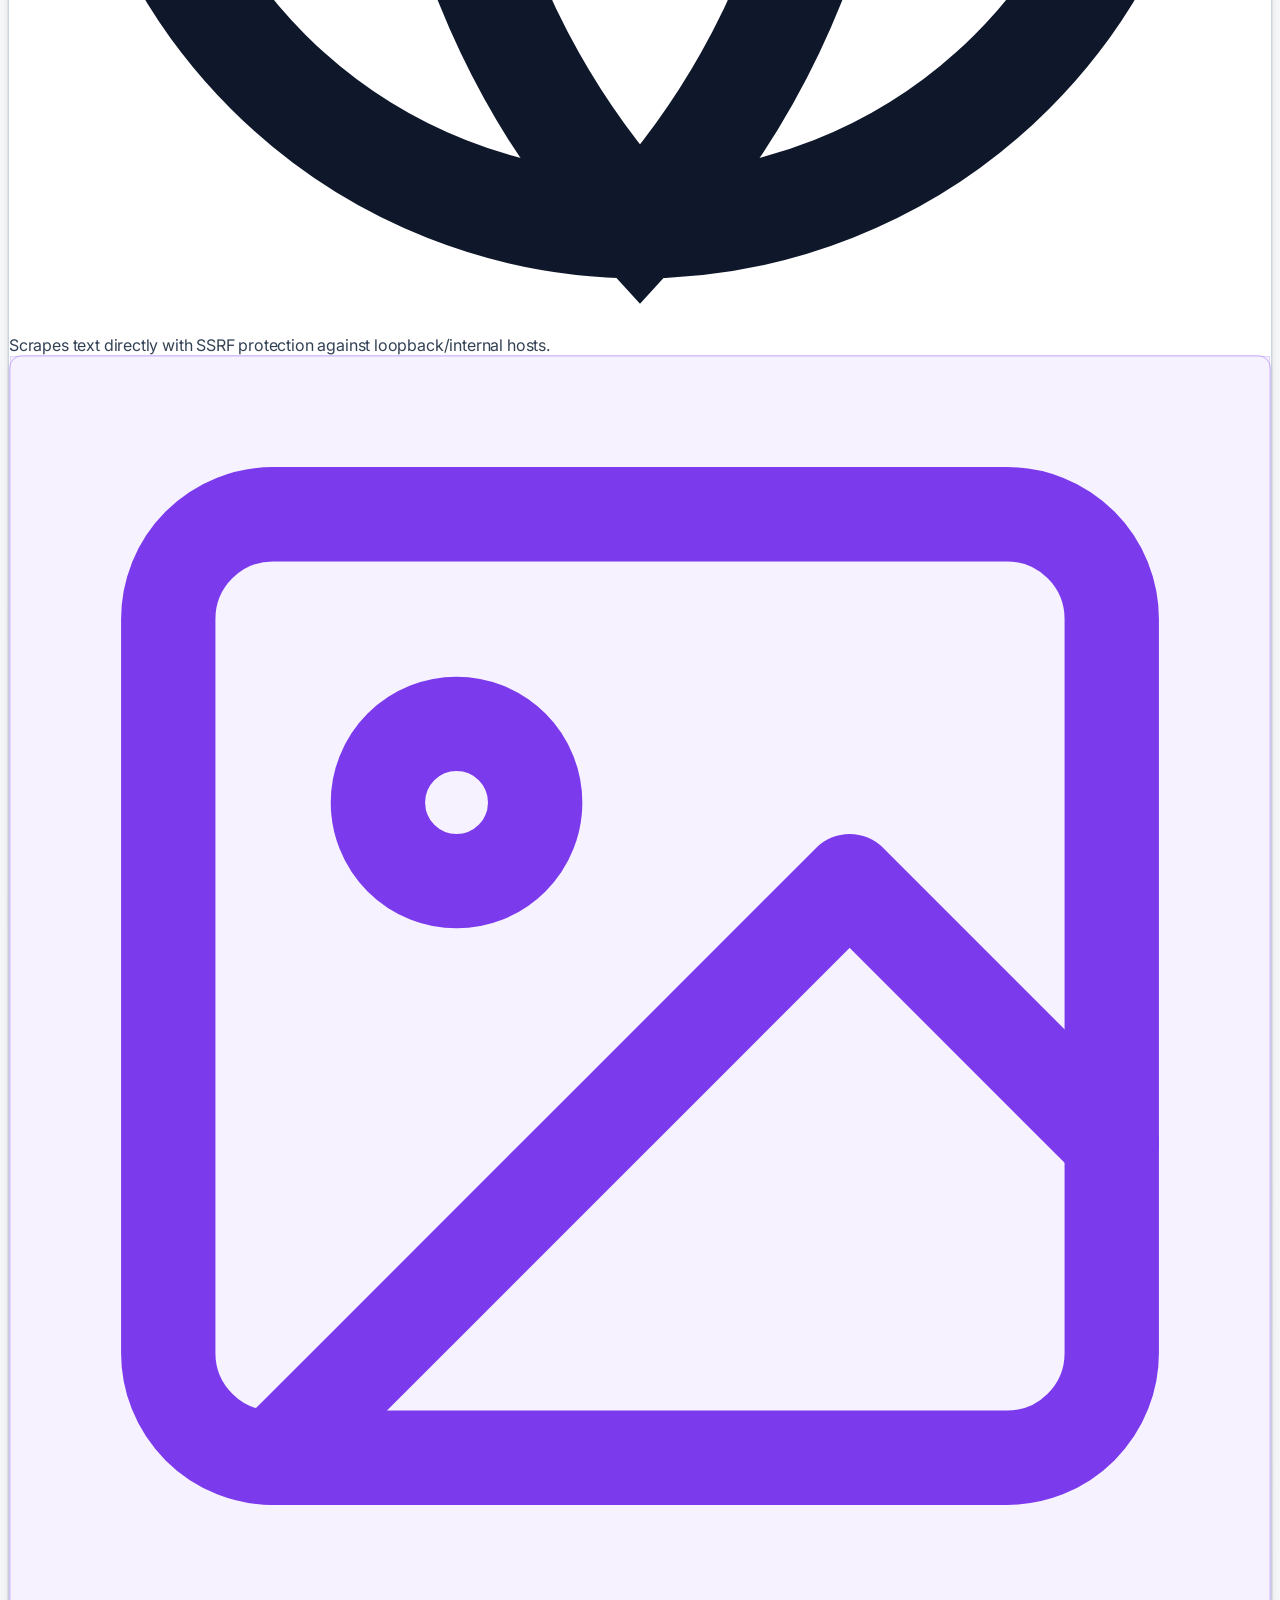
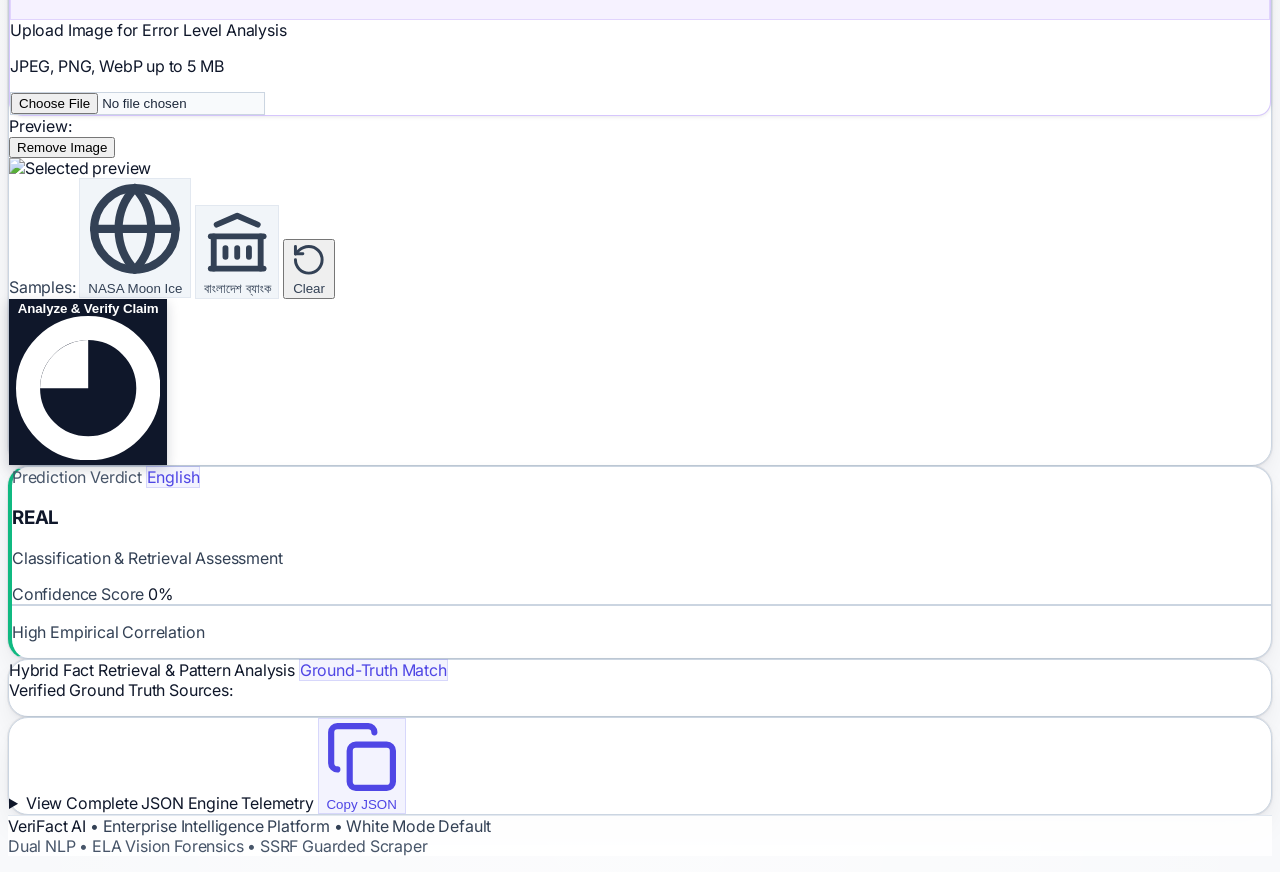
==== commit 90817776: "feat(ui): replace all predefined system emojis with bespoke precision vector SVG icons" ====
--- a/frontend/index.html
+++ b/frontend/index.html
@@ -76,7 +76,19 @@
         <button type="button" id="themeToggleBtn" onclick="toggleTheme()"
           class="flex items-center gap-1.5 px-3 py-1.5 rounded-lg text-xs font-mono pill-theme hover:opacity-90 transition cursor-pointer shadow-xs active:scale-95"
           title="Toggle White / Dark Theme">
-          <span id="themeIcon">☀️</span>
+          <span id="themeIcon" class="flex items-center justify-center">
+            <svg class="w-3.5 h-3.5 text-amber-500 transition-transform duration-300" viewBox="0 0 24 24" fill="none" stroke="currentColor" stroke-width="2" stroke-linecap="round" stroke-linejoin="round" aria-hidden="true">
+              <circle cx="12" cy="12" r="4"></circle>
+              <path d="M12 2v2"></path>
+              <path d="M12 20v2"></path>
+              <path d="m4.93 4.93 1.41 1.41"></path>
+              <path d="m17.66 17.66 1.41 1.41"></path>
+              <path d="M2 12h2"></path>
+              <path d="M20 12h2"></path>
+              <path d="m6.34 17.66-1.41 1.41"></path>
+              <path d="m19.07 4.93-1.41 1.41"></path>
+            </svg>
+          </span>
           <span id="themeLabel" class="hidden sm:inline font-semibold">White Mode</span>
         </button>
 
@@ -251,7 +263,13 @@
           <!-- Character & Shortcut HUD -->
           <div class="absolute bottom-3 right-3 flex items-center gap-2 pointer-events-none">
             <span id="charCount" class="text-[10px] font-mono px-2 py-0.5 rounded pill-theme opacity-85">0 chars</span>
-            <span class="text-[10px] font-mono px-2 py-0.5 rounded badge-indigo opacity-90 hidden sm:inline">Ctrl + ↵</span>
+            <span class="text-[10px] font-mono px-2 py-0.5 rounded badge-indigo opacity-90 hidden sm:inline-flex items-center gap-1">
+              <span>Ctrl + Enter</span>
+              <svg class="w-2.5 h-2.5 opacity-80" viewBox="0 0 24 24" fill="none" stroke="currentColor" stroke-width="2.5" stroke-linecap="round" stroke-linejoin="round" aria-hidden="true">
+                <polyline points="9 10 4 15 9 20"></polyline>
+                <path d="M20 4v7a4 4 0 0 1-4 4H4"></path>
+              </svg>
+            </span>
           </div>
         </div>
       </div>
@@ -313,14 +331,17 @@
       <div class="flex flex-wrap items-center justify-between gap-4 pt-3.5 border-t" style="border-color: var(--card-border);">
         <div id="sampleControls" class="flex flex-wrap items-center gap-2 text-xs">
           <span class="font-mono text-[11px]" style="color: var(--text-muted);">Samples:</span>
-          <button type="button" onclick="loadSample('en')" class="px-3 py-1 rounded-lg pill-theme hover:badge-indigo text-xs transition cursor-pointer shadow-2xs">
-            NASA Moon Ice
-          </button>
-          <button type="button" onclick="loadSample('bn')" class="px-3 py-1 rounded-lg pill-theme hover:badge-emerald text-xs transition cursor-pointer shadow-2xs">
-            বাংলাদেশ ব্যাংক
-          </button>
-          <button type="button" onclick="clearAll()" class="px-3 py-1 rounded-lg hover:underline transition text-xs font-mono cursor-pointer" style="color: var(--text-muted);">
-            Clear
+          <button type="button" onclick="loadSample('en')" class="inline-flex items-center gap-1.5 px-3 py-1 rounded-lg pill-theme hover:badge-indigo text-xs transition cursor-pointer shadow-2xs">
+            <svg class="w-3 h-3 text-indigo-500 dark:text-indigo-400" viewBox="0 0 24 24" fill="none" stroke="currentColor" stroke-width="2" stroke-linecap="round" stroke-linejoin="round" aria-hidden="true"><circle cx="12" cy="12" r="10"></circle><path d="M12 2a14.5 14.5 0 0 0 0 20 14.5 14.5 0 0 0 0-20"></path><path d="M2 12h20"></path></svg>
+            <span>NASA Moon Ice</span>
+          </button>
+          <button type="button" onclick="loadSample('bn')" class="inline-flex items-center gap-1.5 px-3 py-1 rounded-lg pill-theme hover:badge-emerald text-xs transition cursor-pointer shadow-2xs">
+            <svg class="w-3 h-3 text-emerald-600 dark:text-emerald-400" viewBox="0 0 24 24" fill="none" stroke="currentColor" stroke-width="2" stroke-linecap="round" stroke-linejoin="round" aria-hidden="true"><line x1="3" y1="21" x2="21" y2="21"></line><line x1="3" y1="10" x2="21" y2="10"></line><polyline points="5 6 12 3 19 6"></polyline><line x1="4" y1="10" x2="4" y2="21"></line><line x1="20" y1="10" x2="20" y2="21"></line><line x1="8" y1="14" x2="8" y2="17"></line><line x1="12" y1="14" x2="12" y2="17"></line><line x1="16" y1="14" x2="16" y2="17"></line></svg>
+            <span>বাংলাদেশ ব্যাংক</span>
+          </button>
+          <button type="button" onclick="clearAll()" class="inline-flex items-center gap-1 px-3 py-1 rounded-lg hover:underline transition text-xs font-mono cursor-pointer" style="color: var(--text-muted);">
+            <svg class="w-3 h-3 opacity-70" viewBox="0 0 24 24" fill="none" stroke="currentColor" stroke-width="2" stroke-linecap="round" stroke-linejoin="round" aria-hidden="true"><path d="M3 12a9 9 0 1 0 9-9 9.75 9.75 0 0 0-6.74 2.74L3 8"></path><path d="M3 3v5h5"></path></svg>
+            <span>Clear</span>
           </button>
         </div>
 
@@ -397,7 +418,8 @@
       <details class="mono-card p-5 text-xs transition" style="color: var(--text-muted);">
         <summary class="cursor-pointer font-mono font-medium select-none hover:opacity-80 transition flex items-center justify-between" style="color: var(--text-main);">
           <span>View Complete JSON Engine Telemetry</span>
-          <button type="button" onclick="copyJsonPayload(event)" class="text-[11px] font-mono px-2.5 py-1 rounded-md badge-indigo hover:opacity-85 cursor-pointer shadow-2xs">
+          <button type="button" onclick="copyJsonPayload(event)" class="inline-flex items-center gap-1.5 text-[11px] font-mono px-2.5 py-1 rounded-md badge-indigo hover:opacity-85 cursor-pointer shadow-2xs">
+            <svg id="copyJsonIcon" class="w-3 h-3" viewBox="0 0 24 24" fill="none" stroke="currentColor" stroke-width="2" stroke-linecap="round" stroke-linejoin="round" aria-hidden="true"><rect width="14" height="14" x="8" y="8" rx="2" ry="2"></rect><path d="M4 16c-1.1 0-2-.9-2-2V4c0-1.1.9-2 2-2h10c1.1 0 2 .9 2 2"></path></svg>
             <span id="copyJsonBtnText">Copy JSON</span>
           </button>
         </summary>
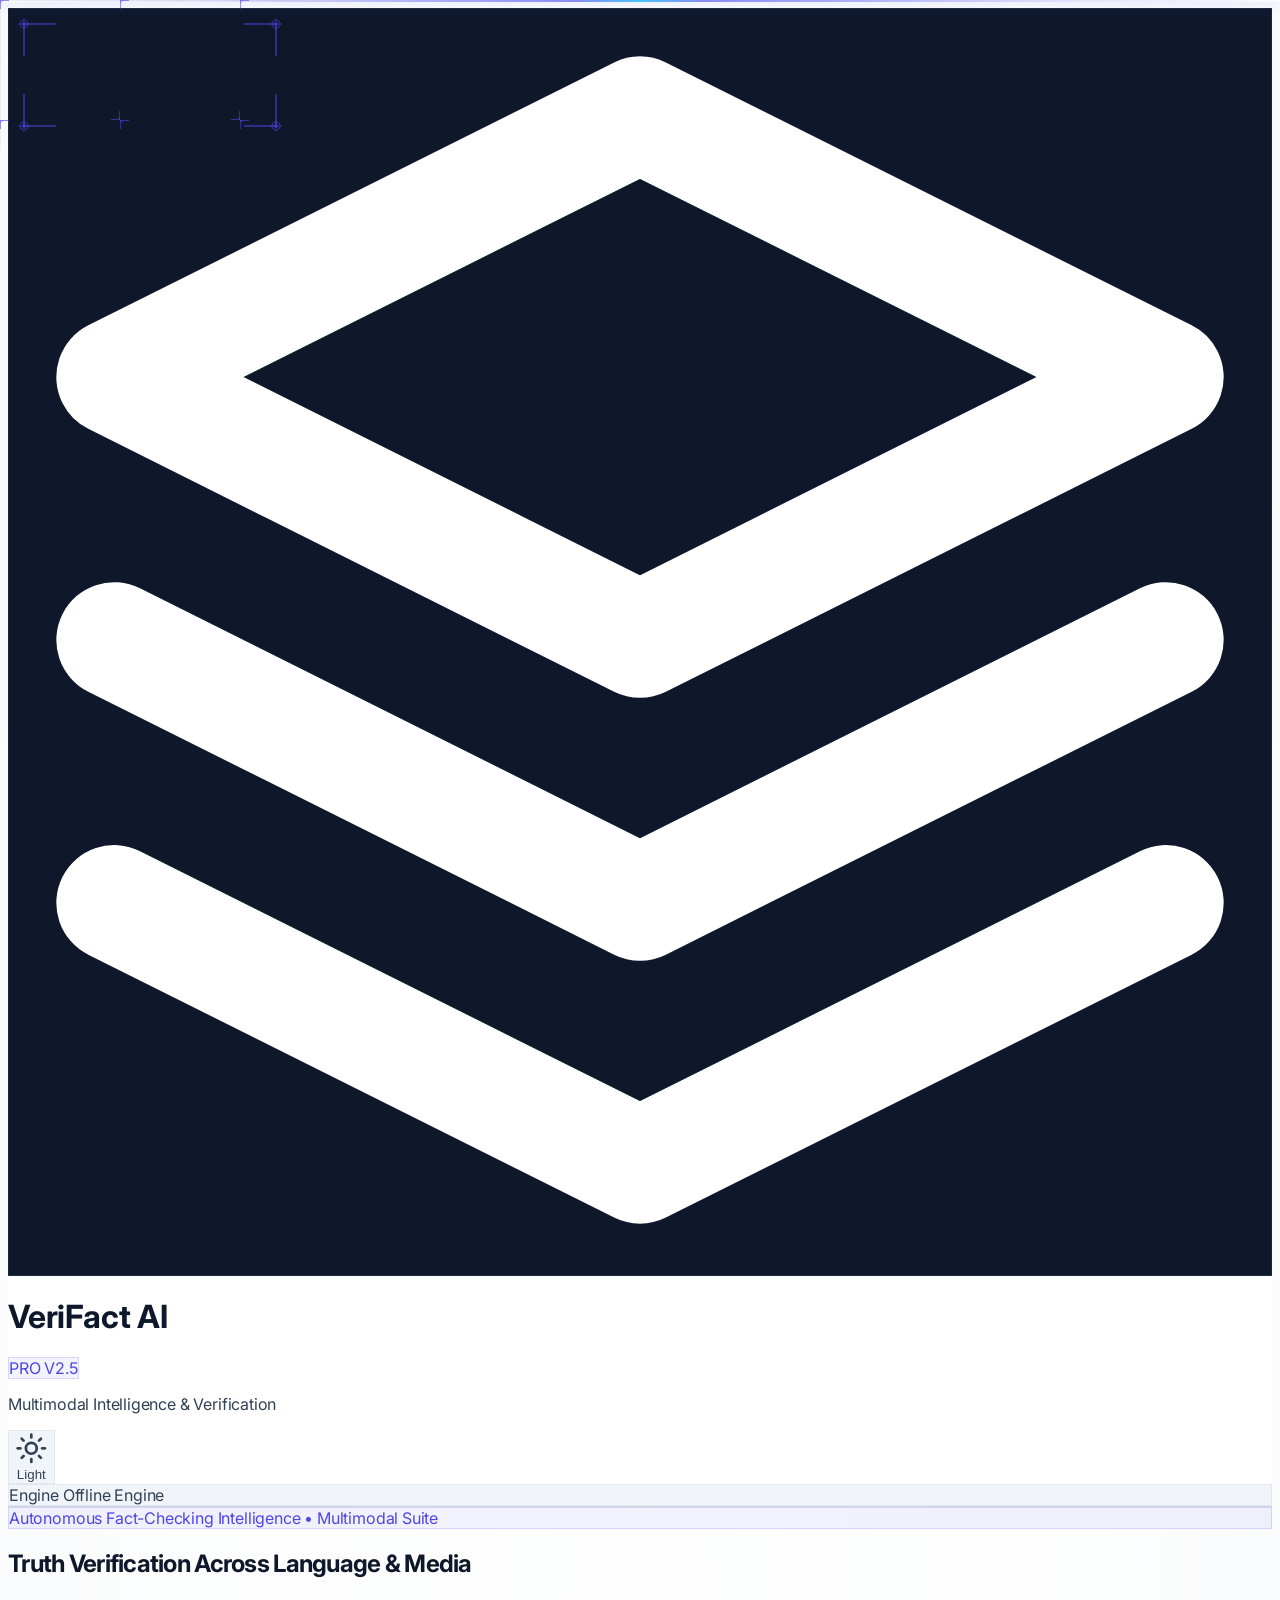
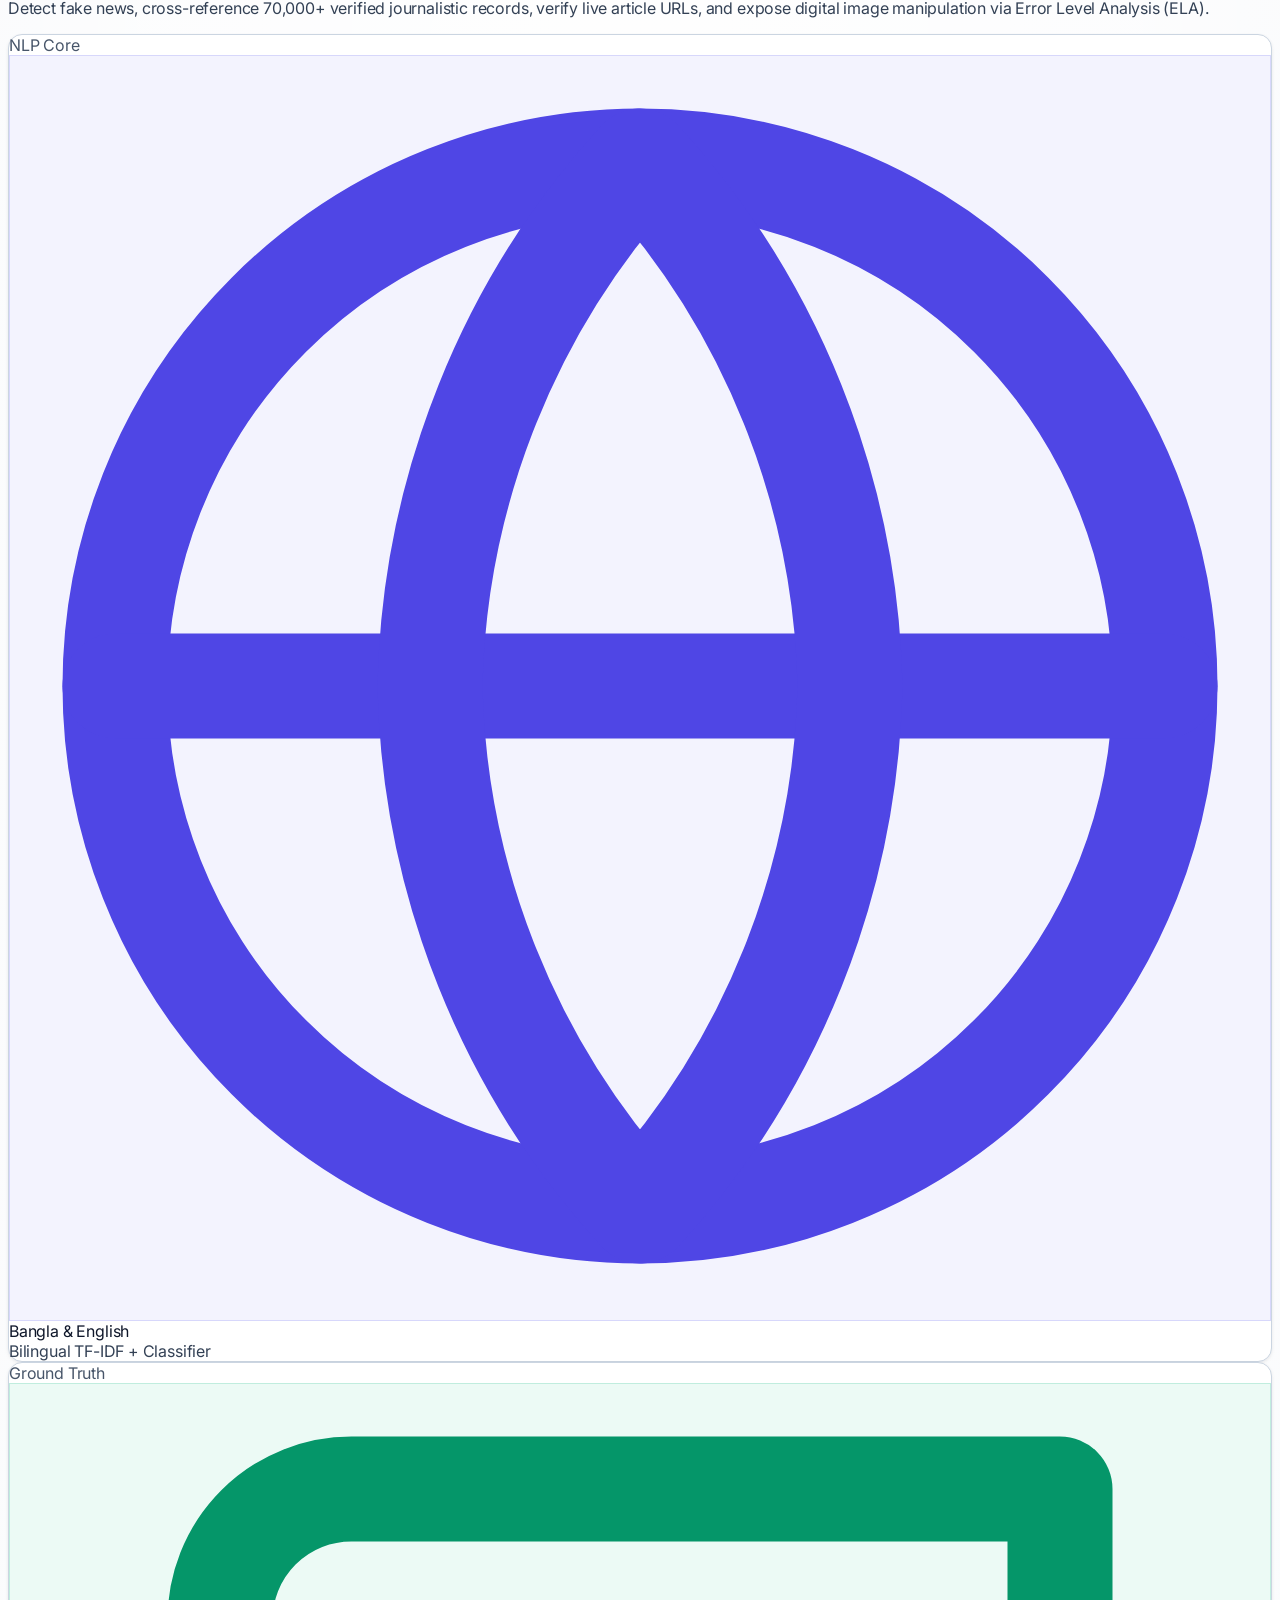
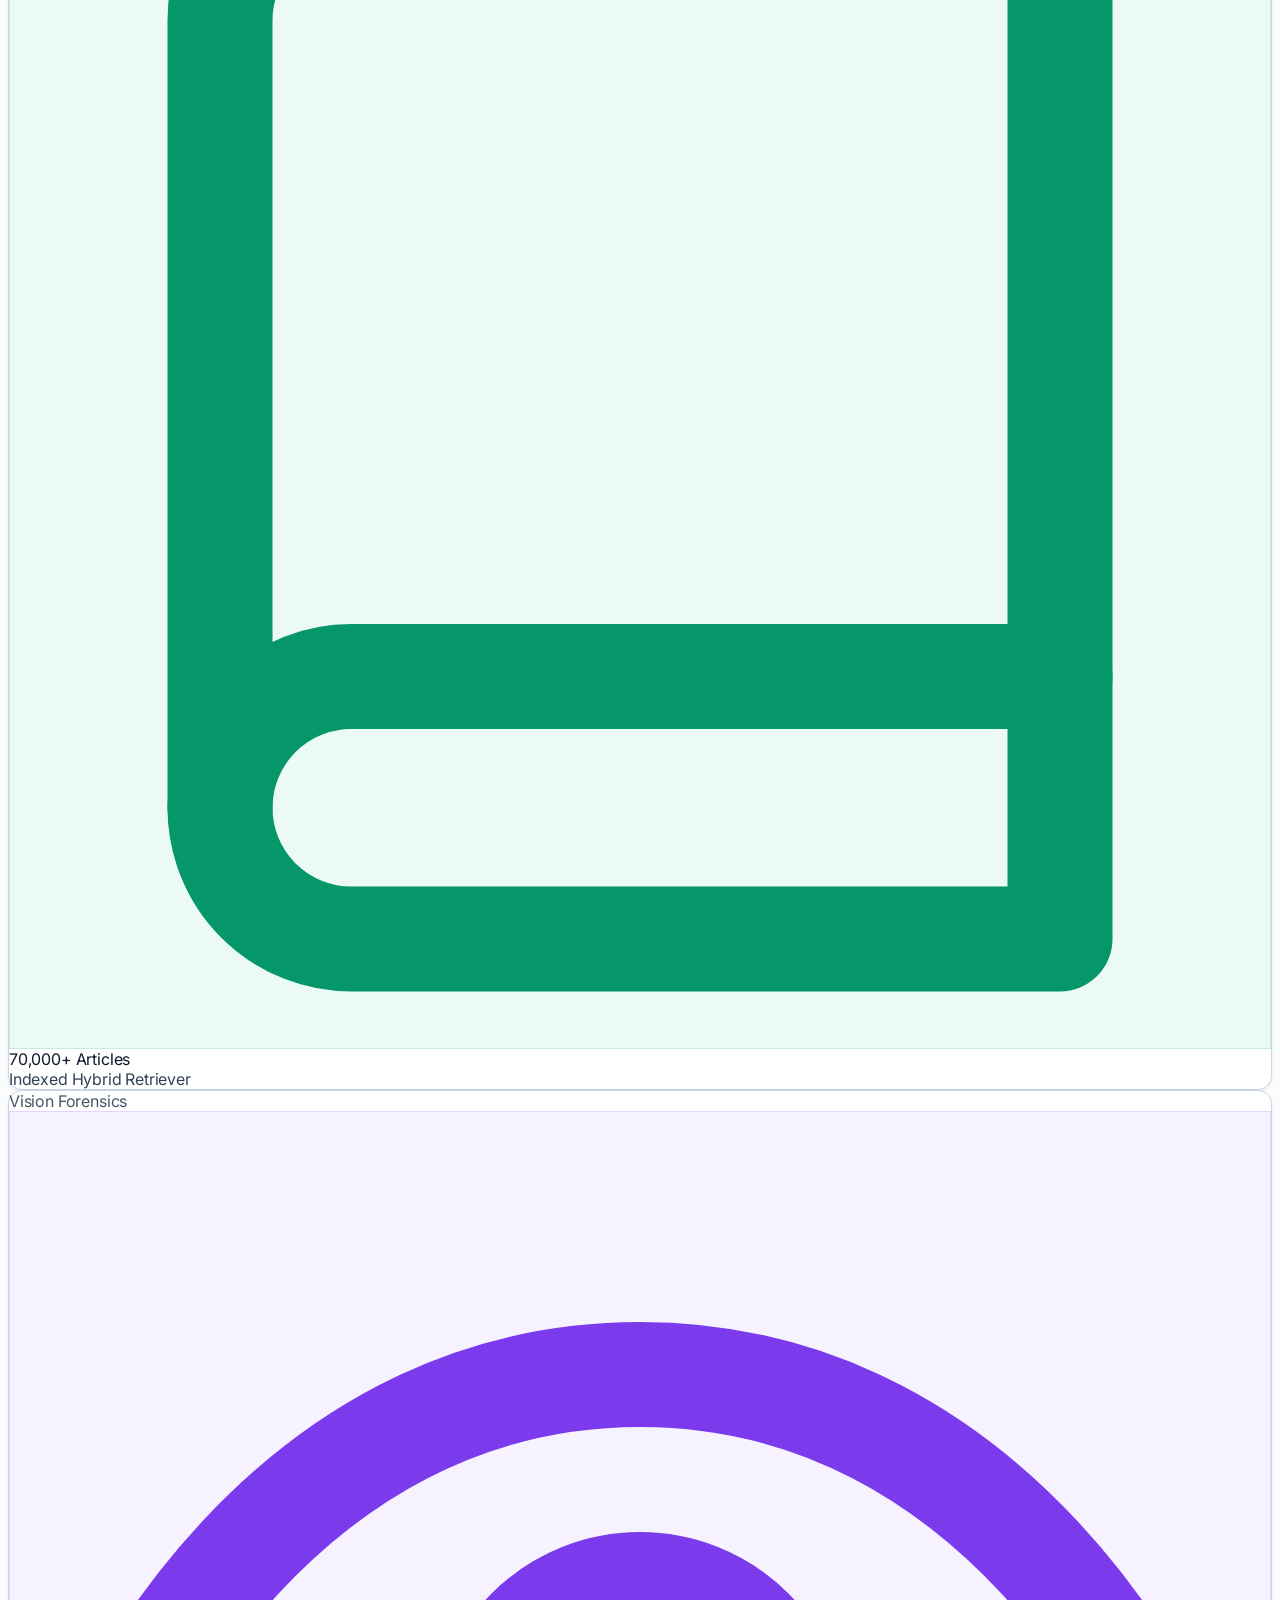
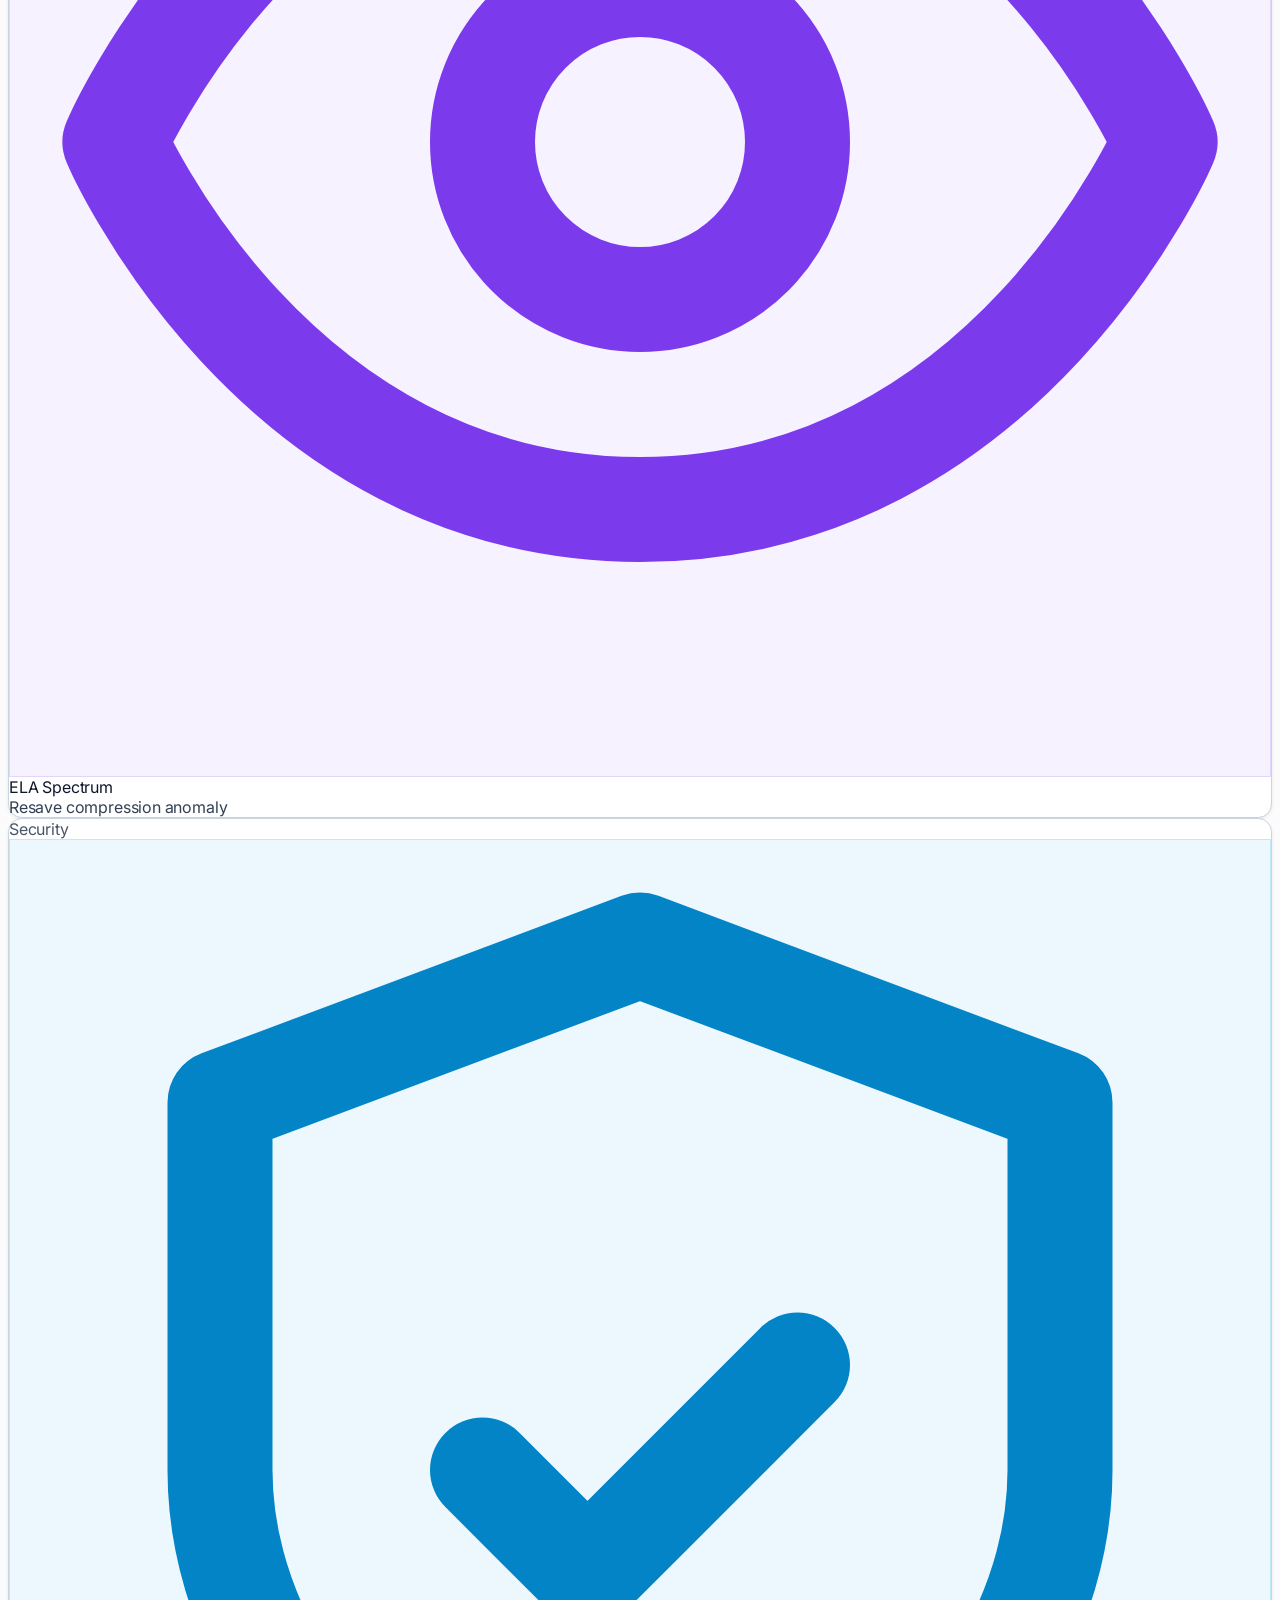
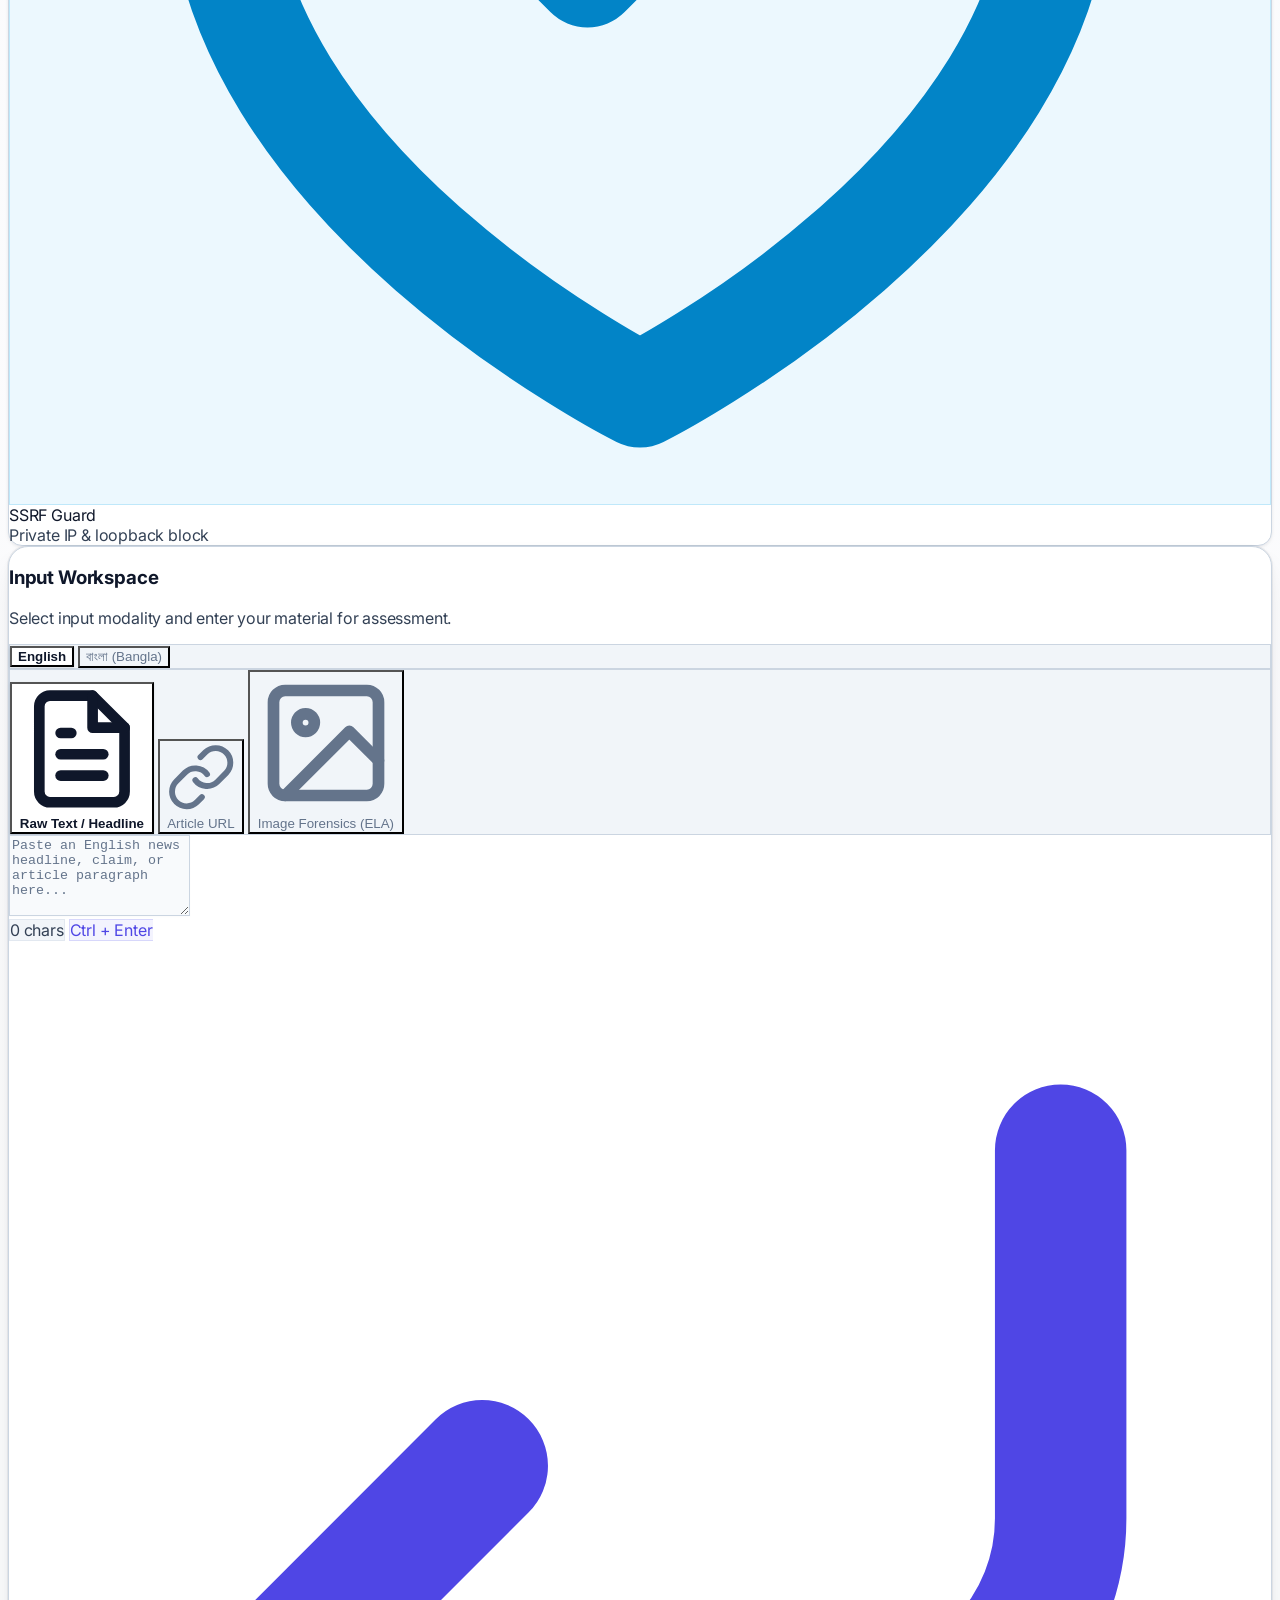
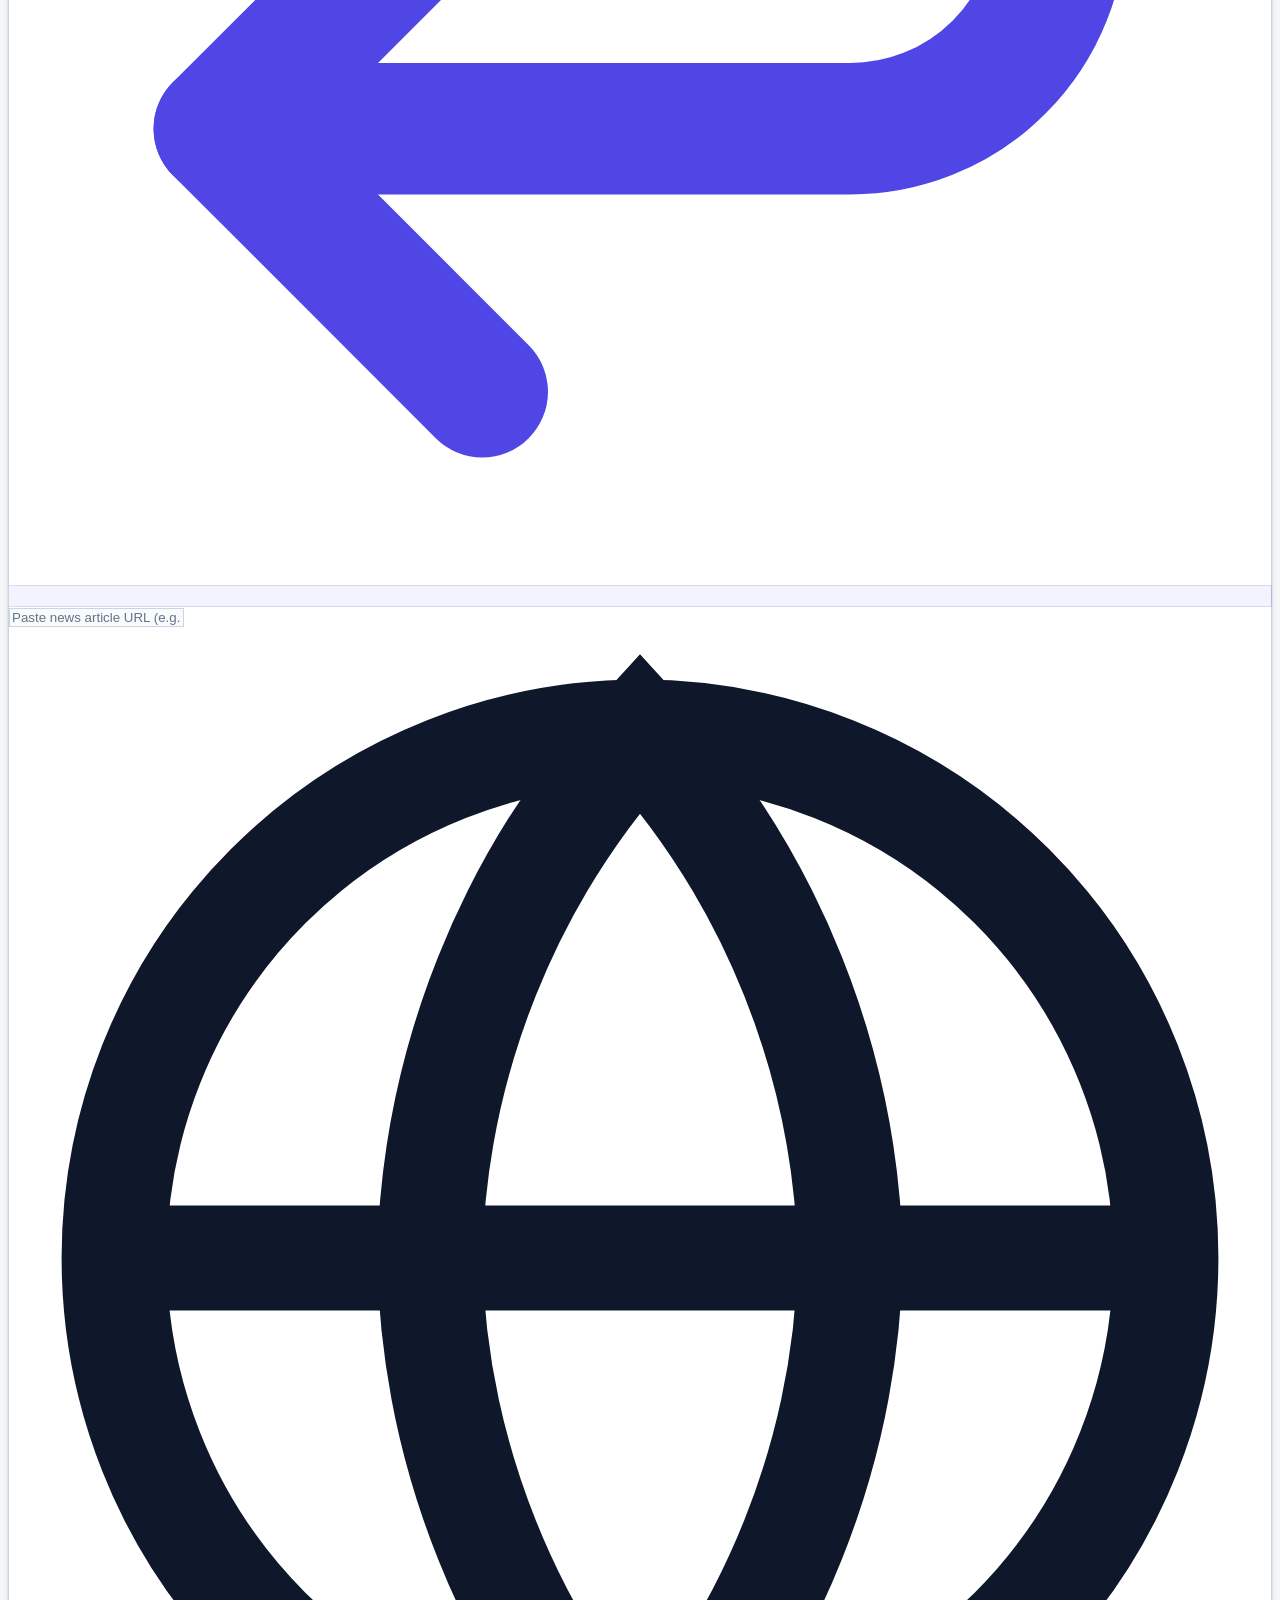
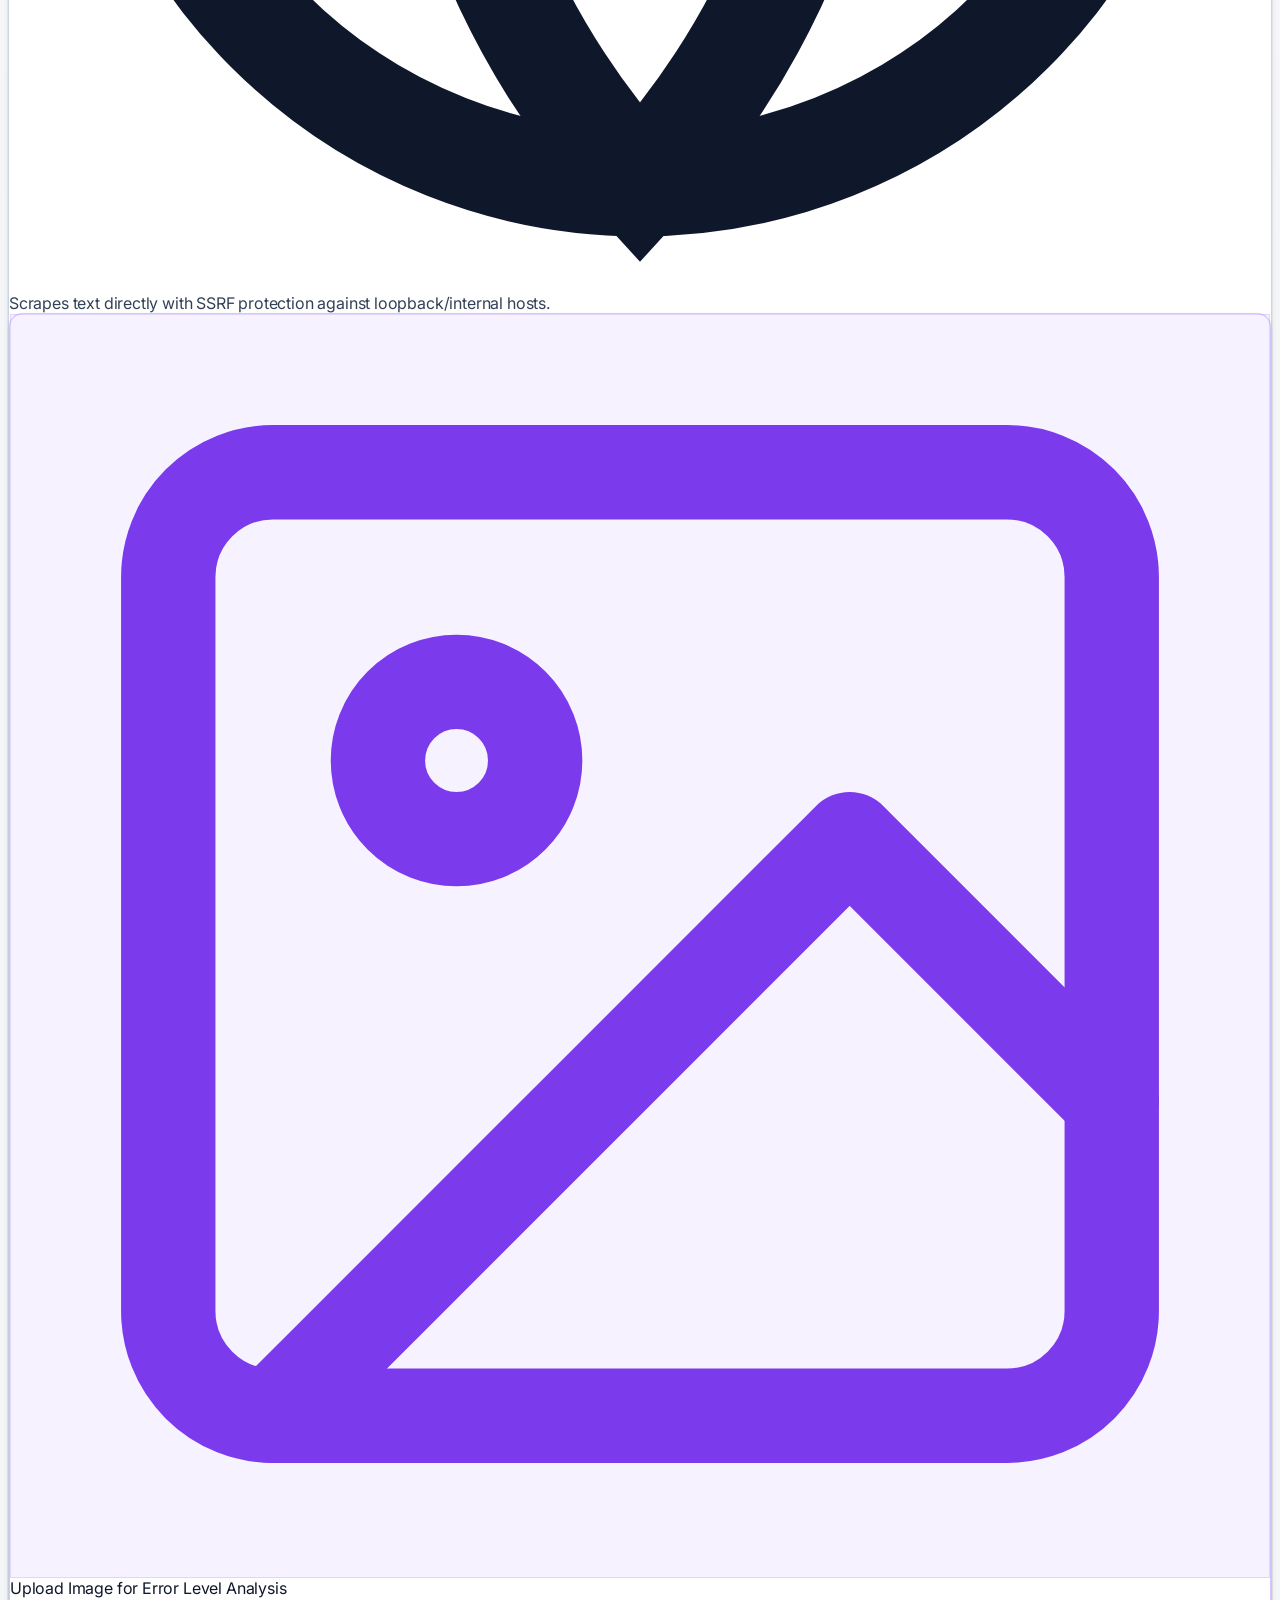
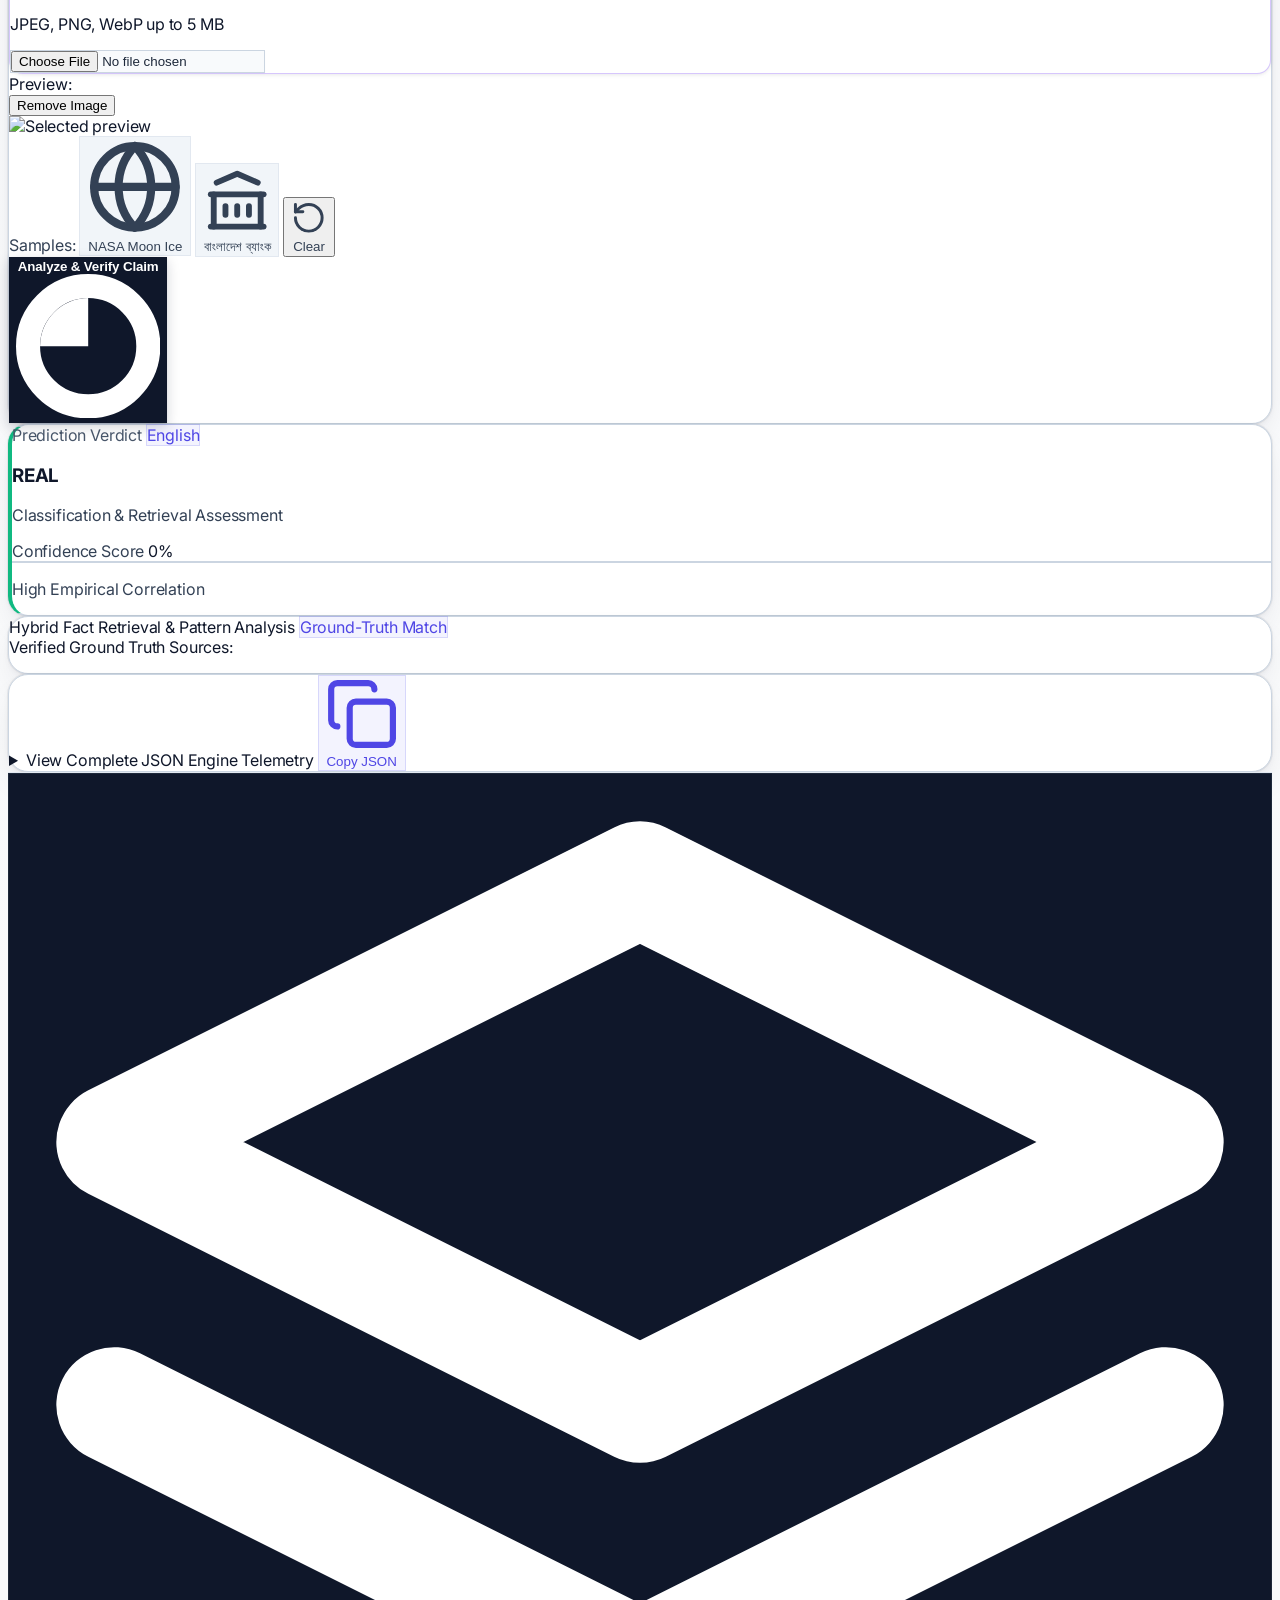
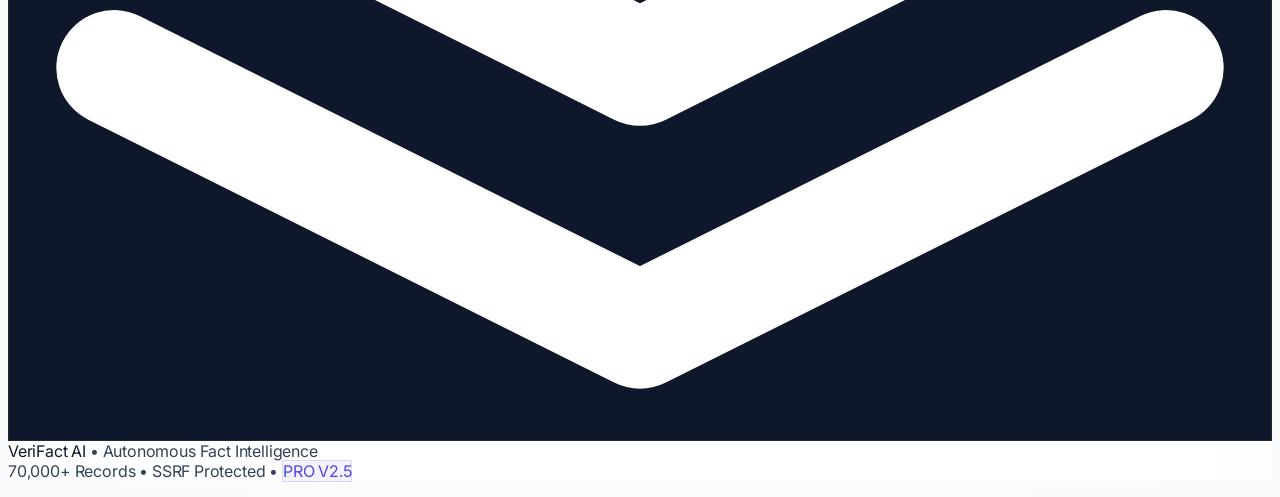
==== commit d17934b9: "feat(ui): redesign header and footer removing redundant text and elevating to enterprise SaaS polish" ====
--- a/frontend/index.html
+++ b/frontend/index.html
@@ -65,7 +65,7 @@
               PRO V2.5
             </span>
           </div>
-          <p class="text-[11px] font-normal" style="color: var(--text-muted);">Bilingual Misinformation & Multimodal Forensics</p>
+          <p class="text-[11px] font-normal" style="color: var(--text-muted);">Multimodal Intelligence & Verification</p>
         </div>
       </div>
 
@@ -74,8 +74,8 @@
         
         <!-- White / Dark Theme Switcher Button -->
         <button type="button" id="themeToggleBtn" onclick="toggleTheme()"
-          class="flex items-center gap-1.5 px-3 py-1.5 rounded-lg text-xs font-mono pill-theme hover:opacity-90 transition cursor-pointer shadow-xs active:scale-95"
-          title="Toggle White / Dark Theme">
+          class="flex items-center gap-2 px-3 py-1.5 rounded-lg text-xs font-mono pill-theme hover:opacity-90 transition cursor-pointer shadow-xs active:scale-95"
+          title="Toggle Theme">
           <span id="themeIcon" class="flex items-center justify-center">
             <svg class="w-3.5 h-3.5 text-amber-500 transition-transform duration-300" viewBox="0 0 24 24" fill="none" stroke="currentColor" stroke-width="2" stroke-linecap="round" stroke-linejoin="round" aria-hidden="true">
               <circle cx="12" cy="12" r="4"></circle>
@@ -89,13 +89,13 @@
               <path d="m19.07 4.93-1.41 1.41"></path>
             </svg>
           </span>
-          <span id="themeLabel" class="hidden sm:inline font-semibold">White Mode</span>
+          <span id="themeLabel" class="hidden sm:inline font-semibold">Light</span>
         </button>
 
         <!-- Backend Status Pill -->
         <div id="serverStatus" class="flex items-center gap-2 px-3 py-1.5 rounded-lg text-xs font-mono pill-theme shadow-xs">
-          <span id="statusDot" class="w-2 h-2 rounded-full bg-zinc-400 animate-pulse"></span>
-          <span id="statusText" class="hidden sm:inline">Checking Engine...</span>
+          <span id="statusDot" class="w-2 h-2 rounded-full bg-zinc-400"></span>
+          <span id="statusText" class="hidden sm:inline">Engine Offline</span>
           <span class="sm:hidden font-mono text-[10px]" id="statusMobileText">Engine</span>
         </div>
       </div>
@@ -430,15 +430,29 @@
 
   </main>
 
-  <!-- Luxury Footer -->
+  <!-- Luxury Enterprise Footer -->
   <footer class="relative z-10 py-6 text-center text-xs font-mono transition-colors duration-300"
           style="background: var(--footer-bg); border-top: 1px solid var(--footer-border); color: var(--text-muted);">
-    <div class="max-w-5xl mx-auto px-4 flex flex-col sm:flex-row items-center justify-between gap-3">
-      <div class="flex items-center gap-2">
-        <span class="font-bold" style="color: var(--text-main);">VeriFact AI</span>
-        <span>• Enterprise Intelligence Platform • White Mode Default</span>
-      </div>
-      <div class="text-[11px]" style="color: var(--text-subtle);">Dual NLP • ELA Vision Forensics • SSRF Guarded Scraper</div>
+    <div class="max-w-5xl mx-auto px-4 sm:px-6 flex flex-col sm:flex-row items-center justify-between gap-4">
+      <div class="flex items-center gap-2.5">
+        <div class="w-5 h-5 rounded-md flex items-center justify-center font-bold text-xs shadow-2xs"
+             style="background: var(--logo-bg); color: var(--logo-text); border: 1px solid var(--logo-border);">
+          <svg class="w-2.5 h-2.5 text-indigo-400" viewBox="0 0 24 24" fill="none" stroke="currentColor" stroke-width="2.2" stroke-linecap="round" stroke-linejoin="round">
+            <polygon points="12 2 2 7 12 12 22 7 12 2"></polygon>
+            <polyline points="2 17 12 22 22 17"></polyline>
+            <polyline points="2 12 12 17 22 12"></polyline>
+          </svg>
+        </div>
+        <span class="font-bold tracking-tight text-xs" style="color: var(--text-main);">VeriFact AI</span>
+        <span class="text-[11px] opacity-70">• Autonomous Fact Intelligence</span>
+      </div>
+      <div class="flex items-center gap-3 text-[11px] font-mono" style="color: var(--text-muted);">
+        <span>70,000+ Records</span>
+        <span class="opacity-30">•</span>
+        <span>SSRF Protected</span>
+        <span class="opacity-30">•</span>
+        <span class="px-2 py-0.5 rounded-full badge-indigo text-[10px] font-bold">PRO V2.5</span>
+      </div>
     </div>
   </footer>
 
--- a/frontend/css/styles.css
+++ b/frontend/css/styles.css
@@ -221,45 +221,120 @@
 
 /* Layer 1: Enhanced Technical Blueprint Coordinate Grid (+) */
 .stroke-minor-grid {
-  stroke: rgba(15, 23, 42, 0.06);
+  stroke: rgba(15, 23, 42, 0.05);
 }
 [data-theme="dark"] .stroke-minor-grid {
-  stroke: rgba(255, 255, 255, 0.07);
+  stroke: rgba(255, 255, 255, 0.06);
 }
 
 .stroke-major-grid {
-  stroke: rgba(15, 23, 42, 0.08);
+  stroke: rgba(15, 23, 42, 0.09);
 }
 [data-theme="dark"] .stroke-major-grid {
-  stroke: rgba(255, 255, 255, 0.09);
+  stroke: rgba(255, 255, 255, 0.1);
 }
 
 .stroke-cross {
-  stroke: rgba(79, 70, 229, 0.45);
+  stroke: rgba(79, 70, 229, 0.6);
 }
 [data-theme="dark"] .stroke-cross {
-  stroke: rgba(165, 180, 252, 0.65);
+  stroke: rgba(165, 180, 252, 0.85);
 }
 
 .fill-cross {
-  fill: rgba(79, 70, 229, 0.45);
+  fill: rgba(79, 70, 229, 0.6);
 }
 [data-theme="dark"] .fill-cross {
-  fill: rgba(165, 180, 252, 0.7);
+  fill: rgba(165, 180, 252, 0.85);
 }
 
 .stroke-cross-subtle {
-  stroke: rgba(15, 23, 42, 0.2);
+  stroke: rgba(15, 23, 42, 0.25);
 }
 [data-theme="dark"] .stroke-cross-subtle {
-  stroke: rgba(255, 255, 255, 0.35);
+  stroke: rgba(255, 255, 255, 0.4);
 }
 
 .fill-cross-subtle {
-  fill: rgba(15, 23, 42, 0.2);
+  fill: rgba(15, 23, 42, 0.25);
 }
 [data-theme="dark"] .fill-cross-subtle {
-  fill: rgba(255, 255, 255, 0.35);
+  fill: rgba(255, 255, 255, 0.4);
+}
+
+.fill-grid-text {
+  fill: rgba(99, 102, 241, 0.45);
+  font-family: ui-monospace, SFMono-Regular, Menlo, Monaco, Consolas, monospace;
+}
+[data-theme="dark"] .fill-grid-text {
+  fill: rgba(165, 180, 252, 0.55);
+}
+
+/* Luminous Autonomous Laser Scan Beam */
+.grid-laser-scan-line {
+  position: absolute;
+  left: 0;
+  right: 0;
+  height: 1.5px;
+  background: linear-gradient(90deg, 
+    transparent 0%, 
+    rgba(99, 102, 241, 0.15) 15%, 
+    rgba(99, 102, 241, 0.75) 45%, 
+    rgba(56, 189, 248, 0.9) 50%, 
+    rgba(99, 102, 241, 0.75) 55%, 
+    rgba(99, 102, 241, 0.15) 85%, 
+    transparent 100%
+  );
+  box-shadow: 0 0 12px rgba(99, 102, 241, 0.45), 0 0 24px rgba(56, 189, 248, 0.3);
+  pointer-events: none;
+  animation: gridLaserSweep 12s cubic-bezier(0.4, 0, 0.2, 1) infinite;
+}
+[data-theme="dark"] .grid-laser-scan-line {
+  background: linear-gradient(90deg, 
+    transparent 0%, 
+    rgba(165, 180, 252, 0.2) 15%, 
+    rgba(129, 140, 248, 0.85) 45%, 
+    rgba(56, 189, 248, 1) 50%, 
+    rgba(129, 140, 248, 0.85) 55%, 
+    rgba(165, 180, 252, 0.2) 85%, 
+    transparent 100%
+  );
+  box-shadow: 0 0 16px rgba(129, 140, 248, 0.6), 0 0 32px rgba(56, 189, 248, 0.4);
+}
+
+@keyframes gridLaserSweep {
+  0% { top: -10px; opacity: 0; }
+  6% { opacity: 0.85; }
+  50% { opacity: 0.95; }
+  94% { opacity: 0.85; }
+  100% { top: 100%; opacity: 0; }
+}
+
+/* Interactive Cursor Coordinate HUD Pill */
+.grid-coord-hud {
+  position: absolute;
+  transform: translate(20px, 20px);
+  padding: 3px 8px;
+  border-radius: 6px;
+  font-size: 9px;
+  letter-spacing: 0.08em;
+  pointer-events: none;
+  opacity: 0;
+  transition: opacity 0.25s ease;
+  border: 1px solid rgba(99, 102, 241, 0.25);
+  background: rgba(255, 255, 255, 0.88);
+  color: rgba(67, 56, 202, 0.95);
+  backdrop-filter: blur(10px);
+  -webkit-backdrop-filter: blur(10px);
+  box-shadow: 0 4px 14px rgba(99, 102, 241, 0.12);
+  z-index: 2;
+  white-space: nowrap;
+}
+[data-theme="dark"] .grid-coord-hud {
+  background: rgba(15, 23, 42, 0.88);
+  color: rgba(199, 210, 254, 0.98);
+  border-color: rgba(165, 180, 252, 0.32);
+  box-shadow: 0 4px 16px rgba(0, 0, 0, 0.6);
 }
 
 /* Layer 3: Digital City Matrix Skyline & Layered Horizon Waves */
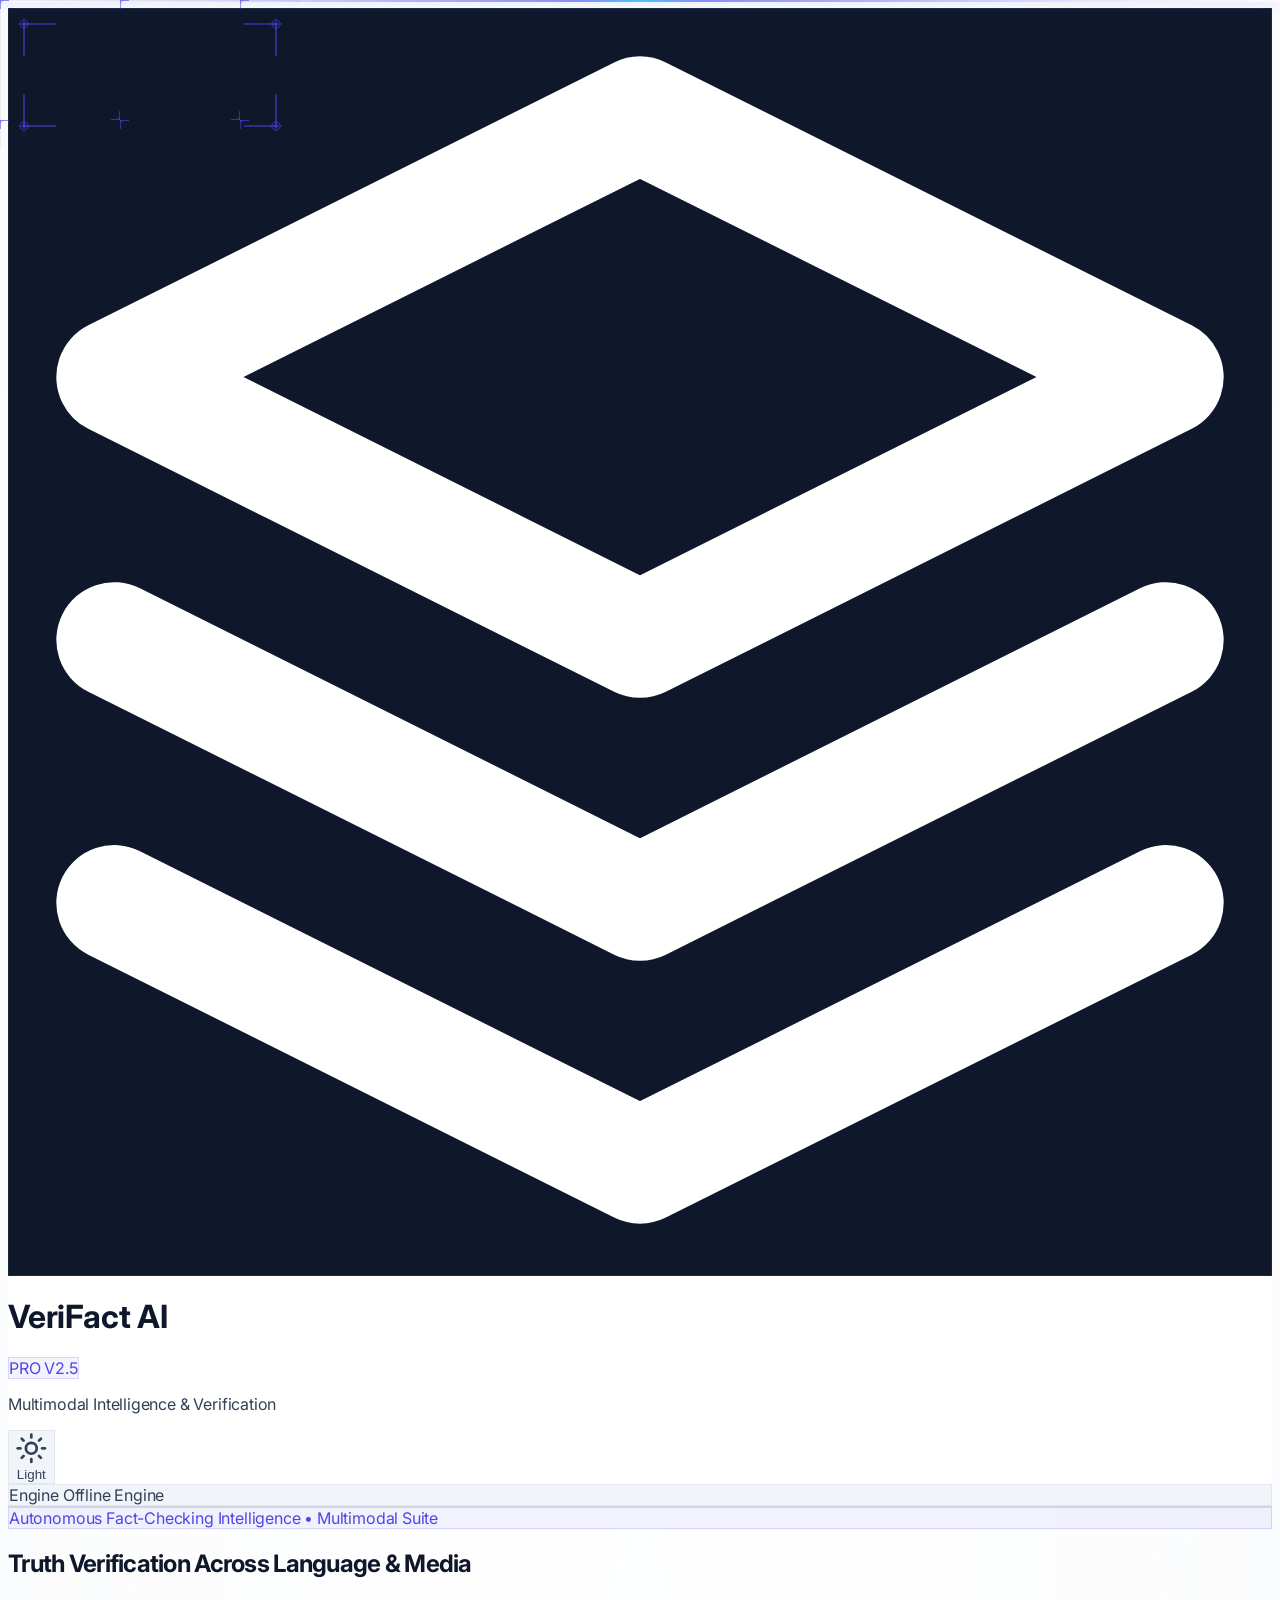
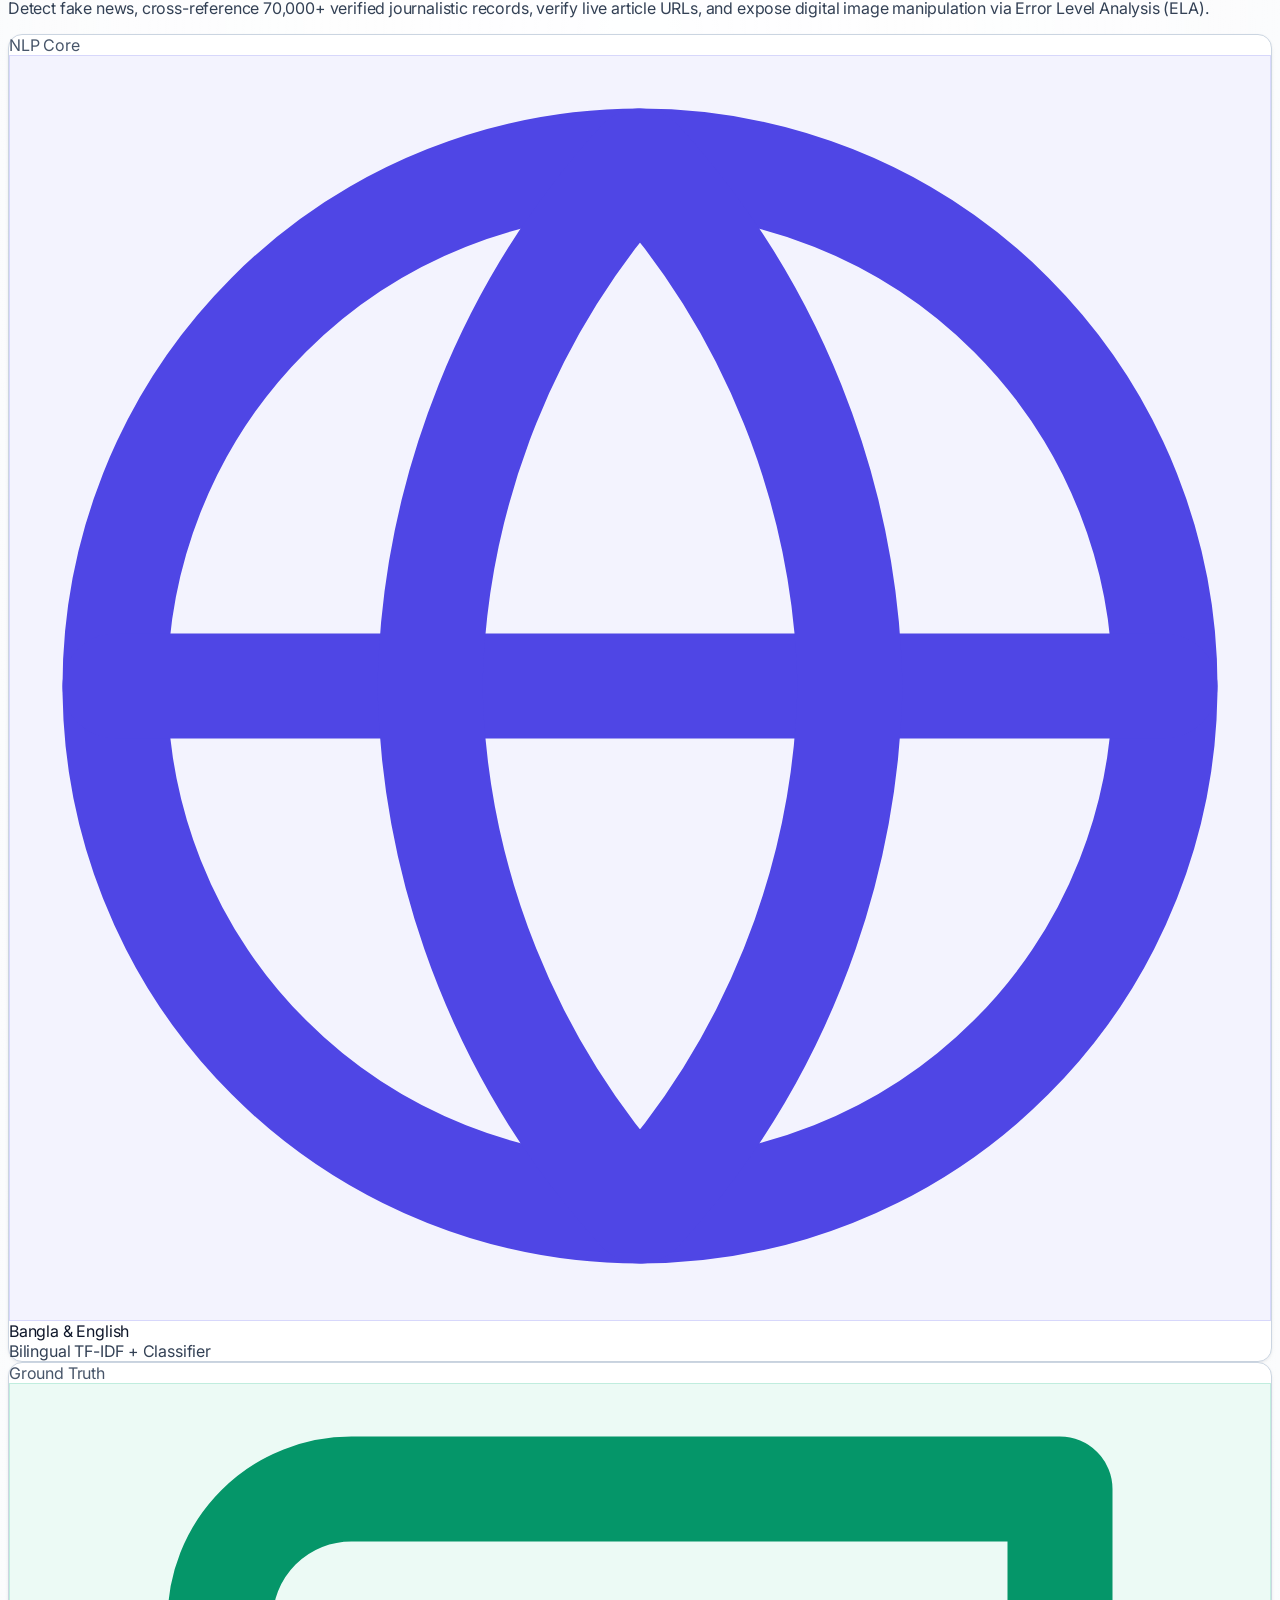
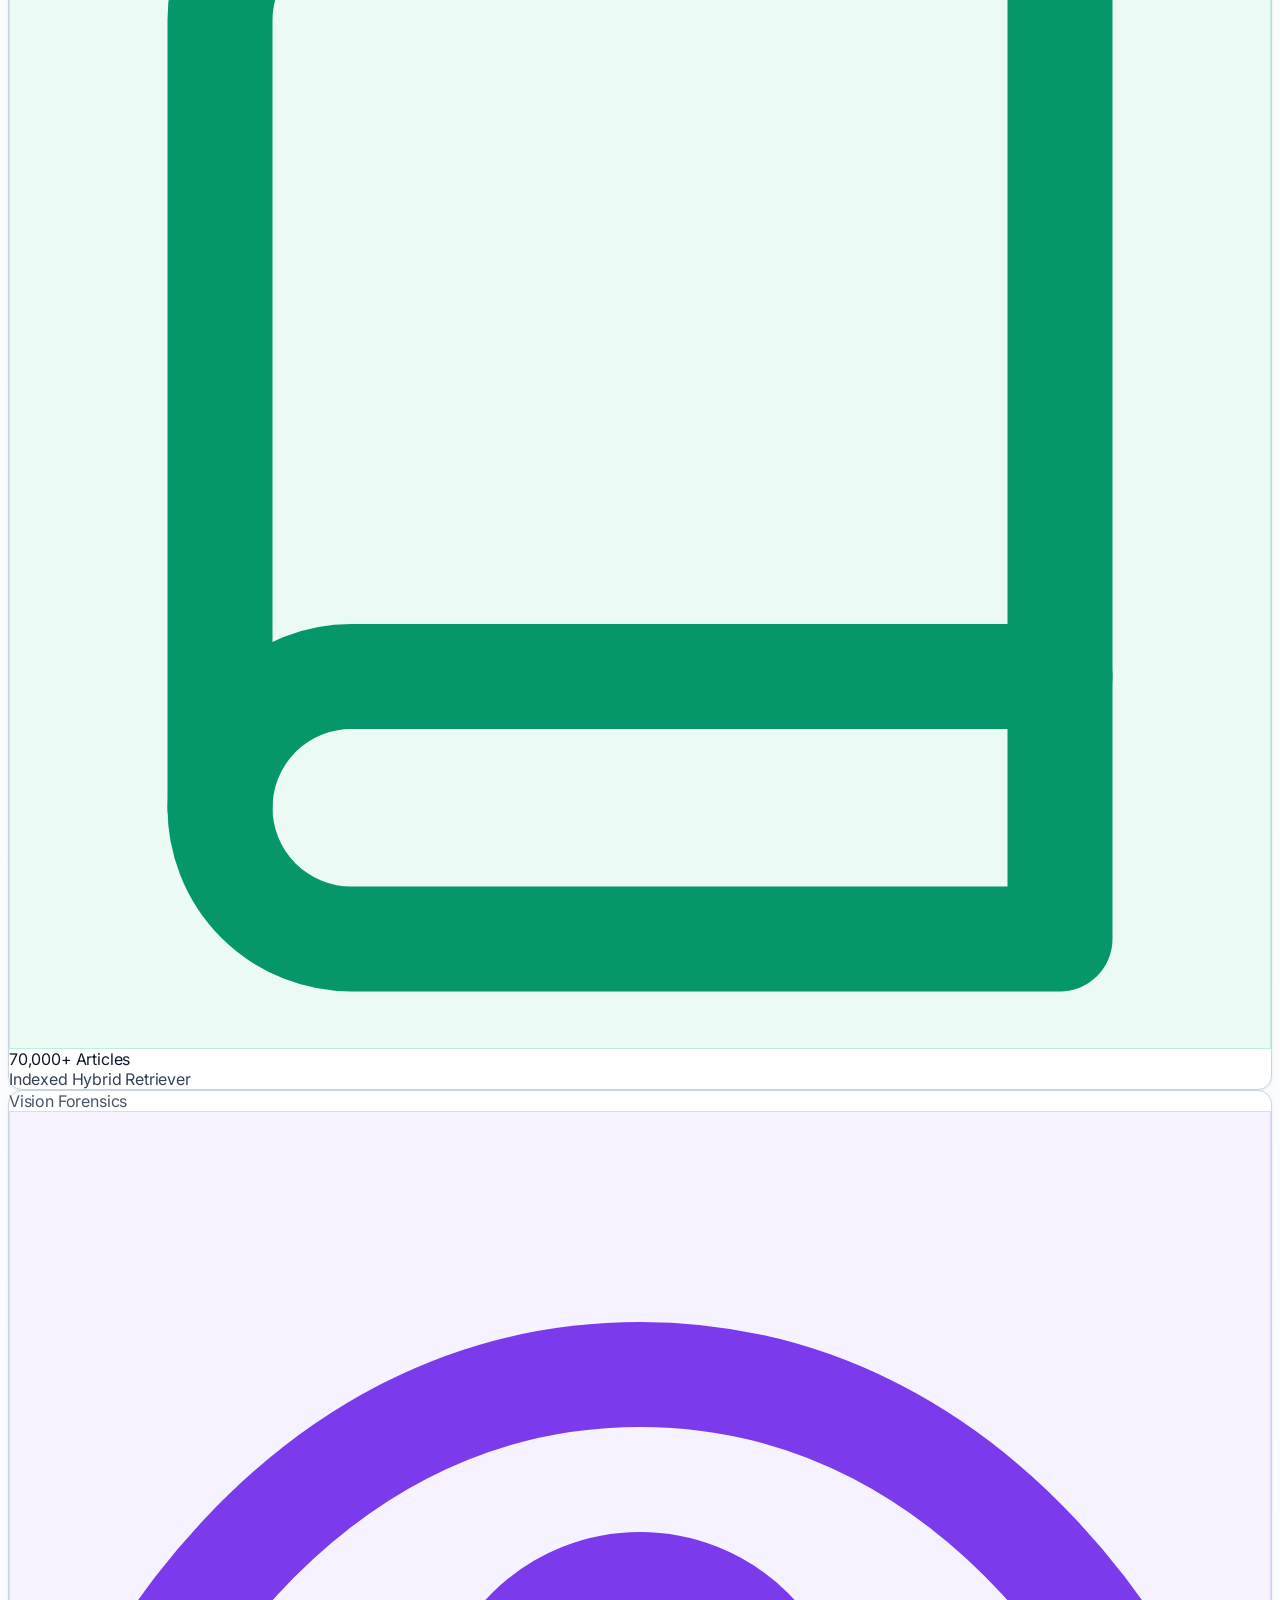
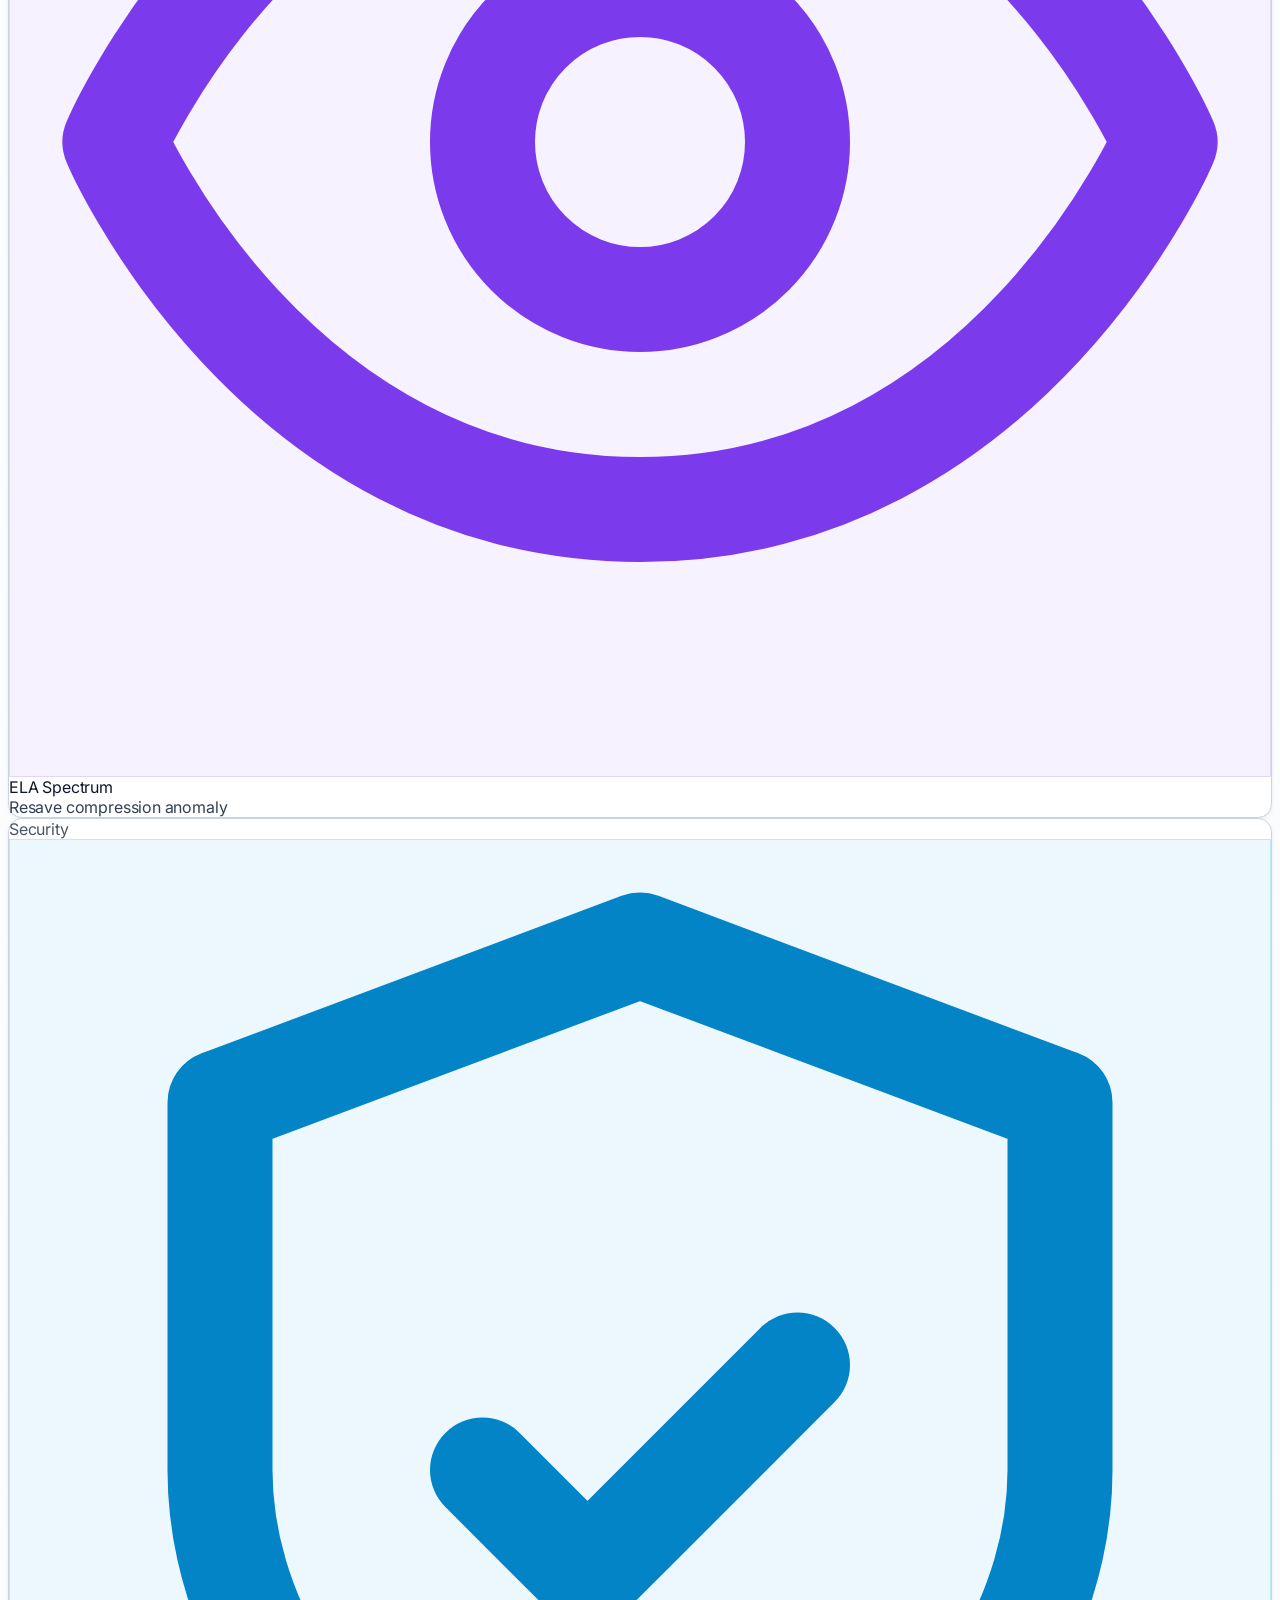
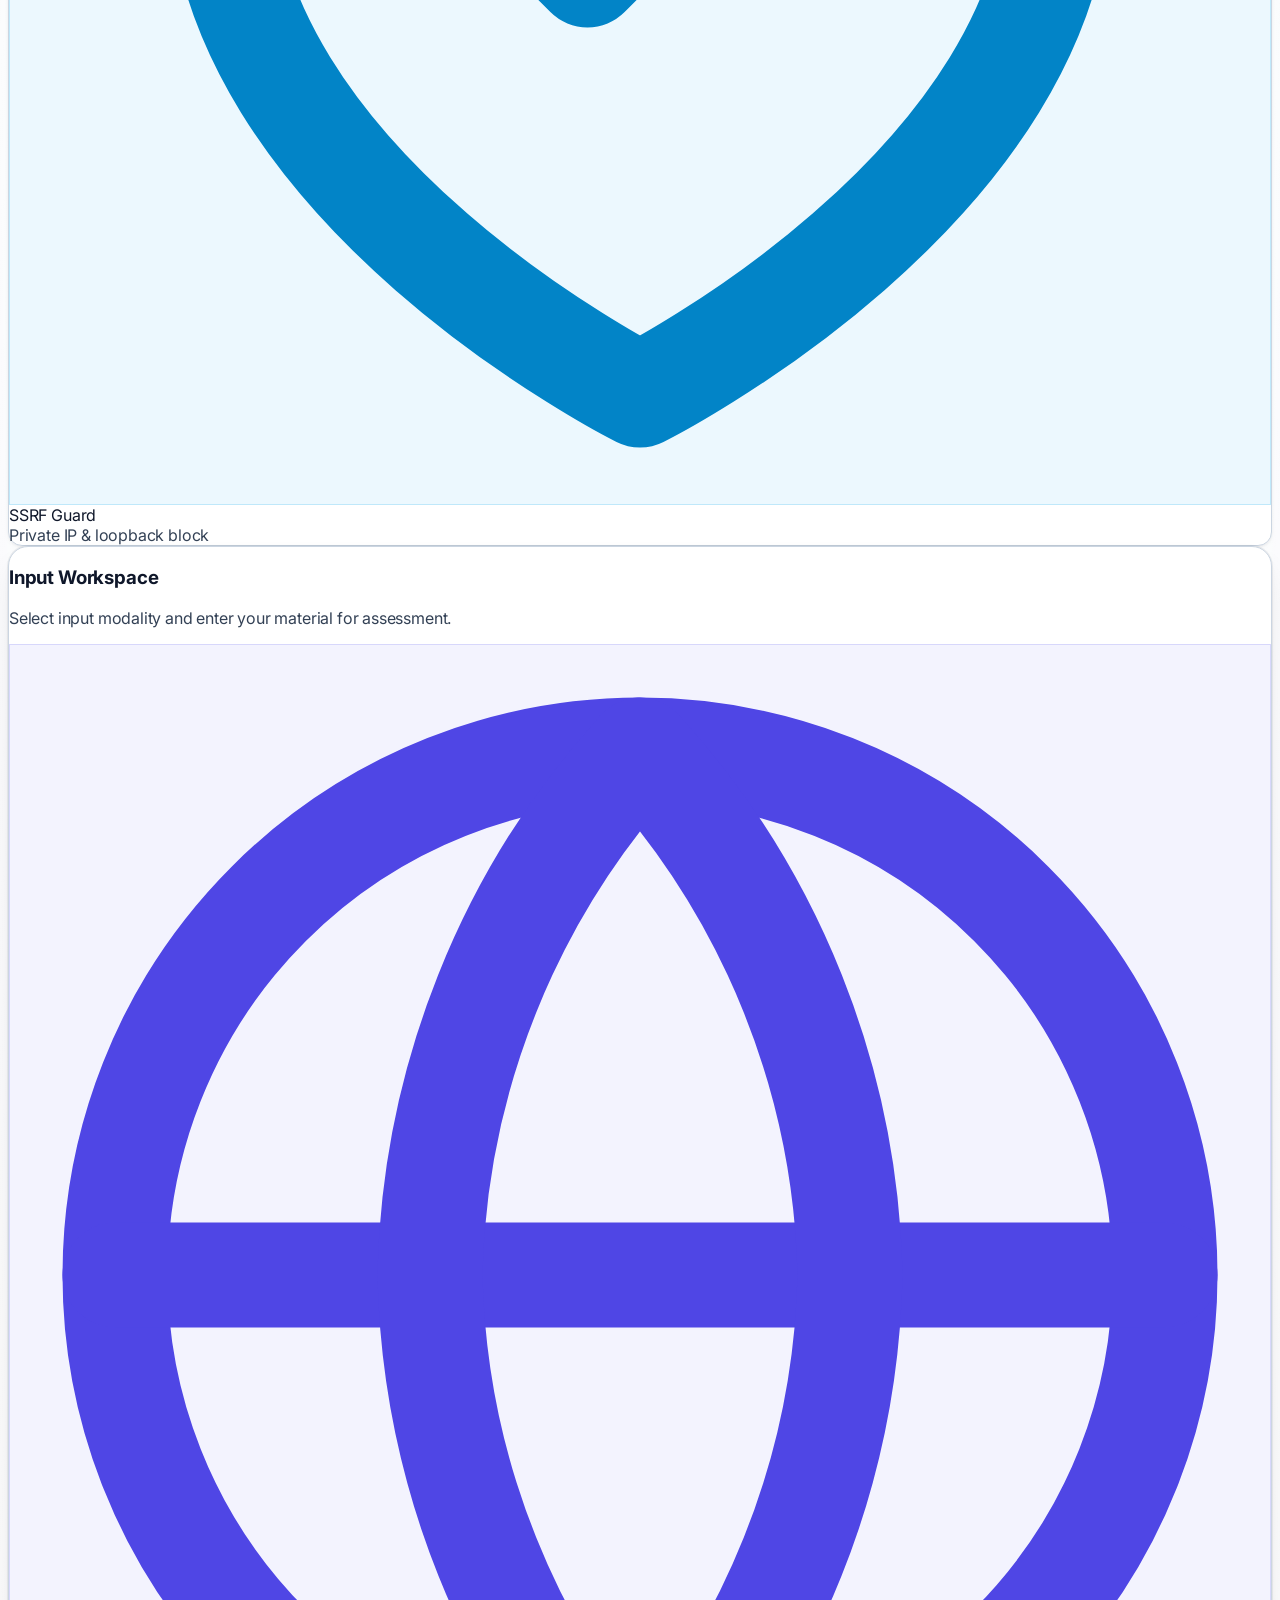
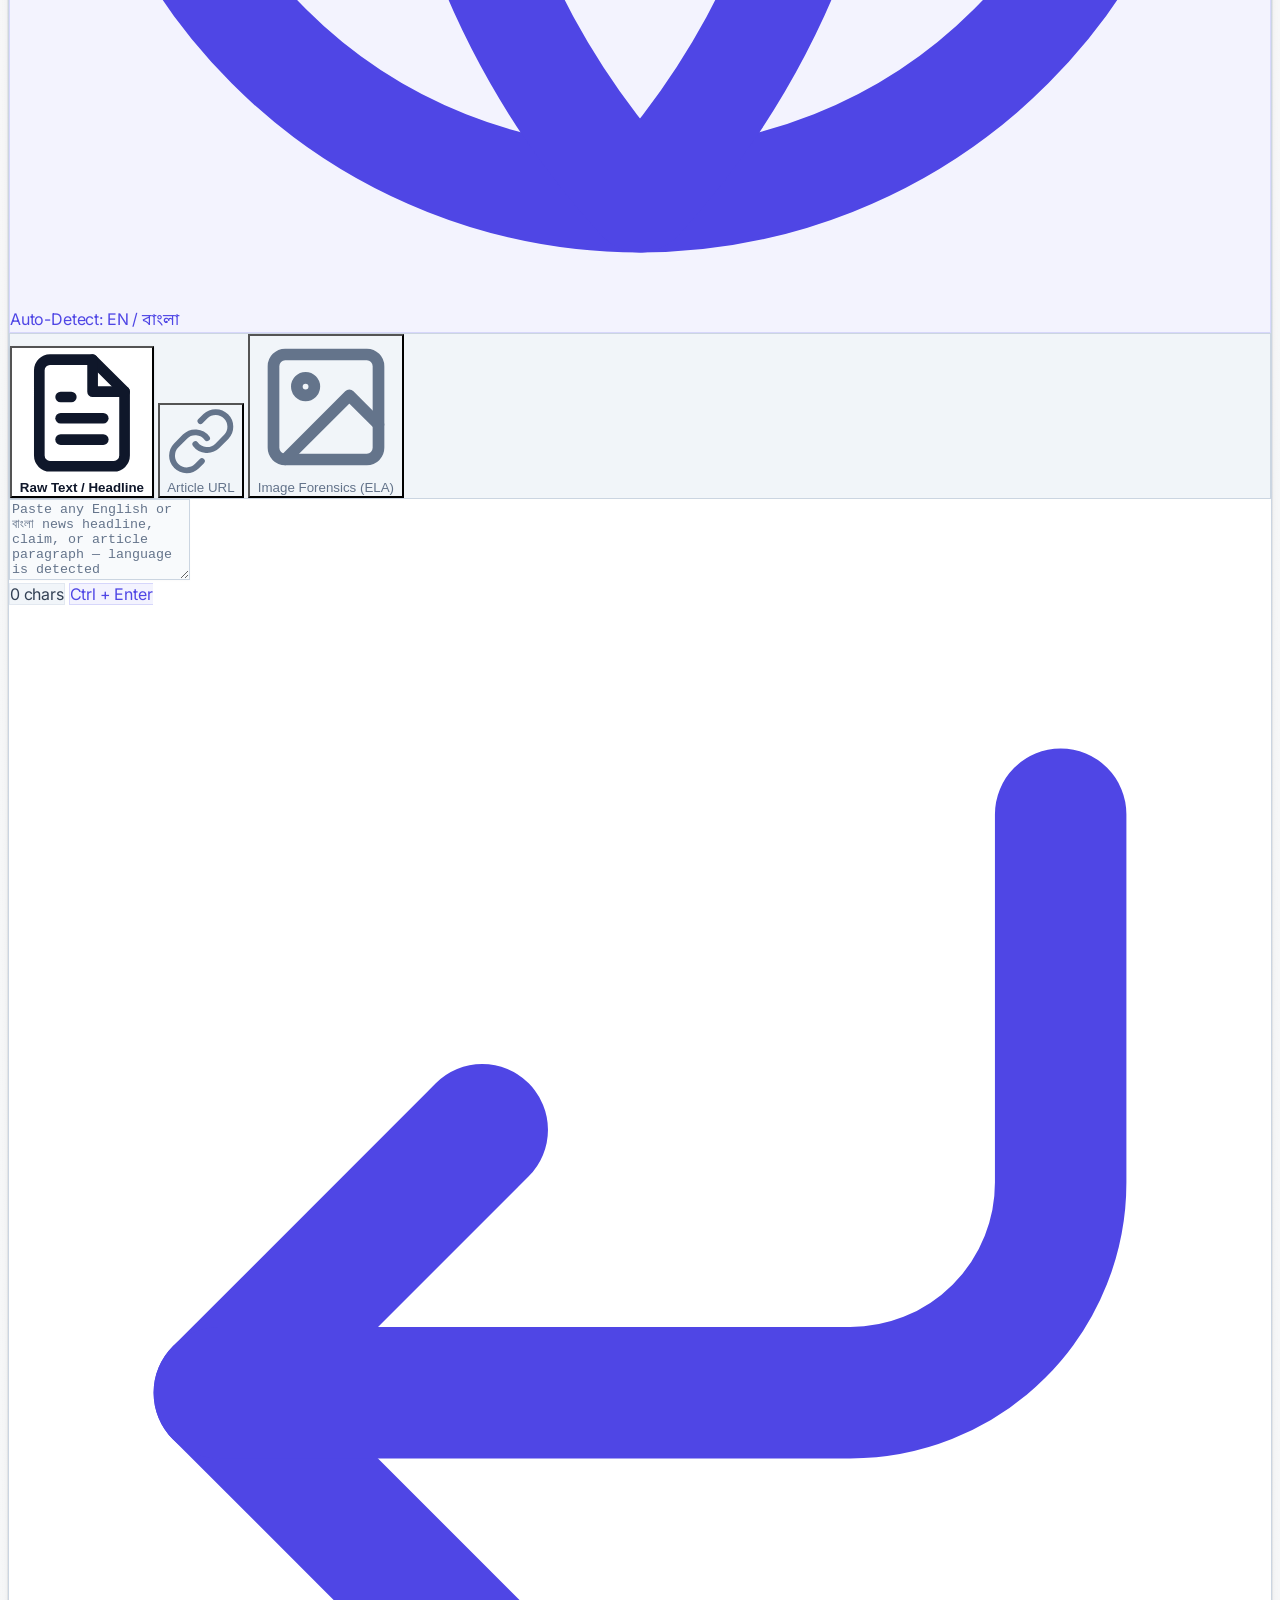
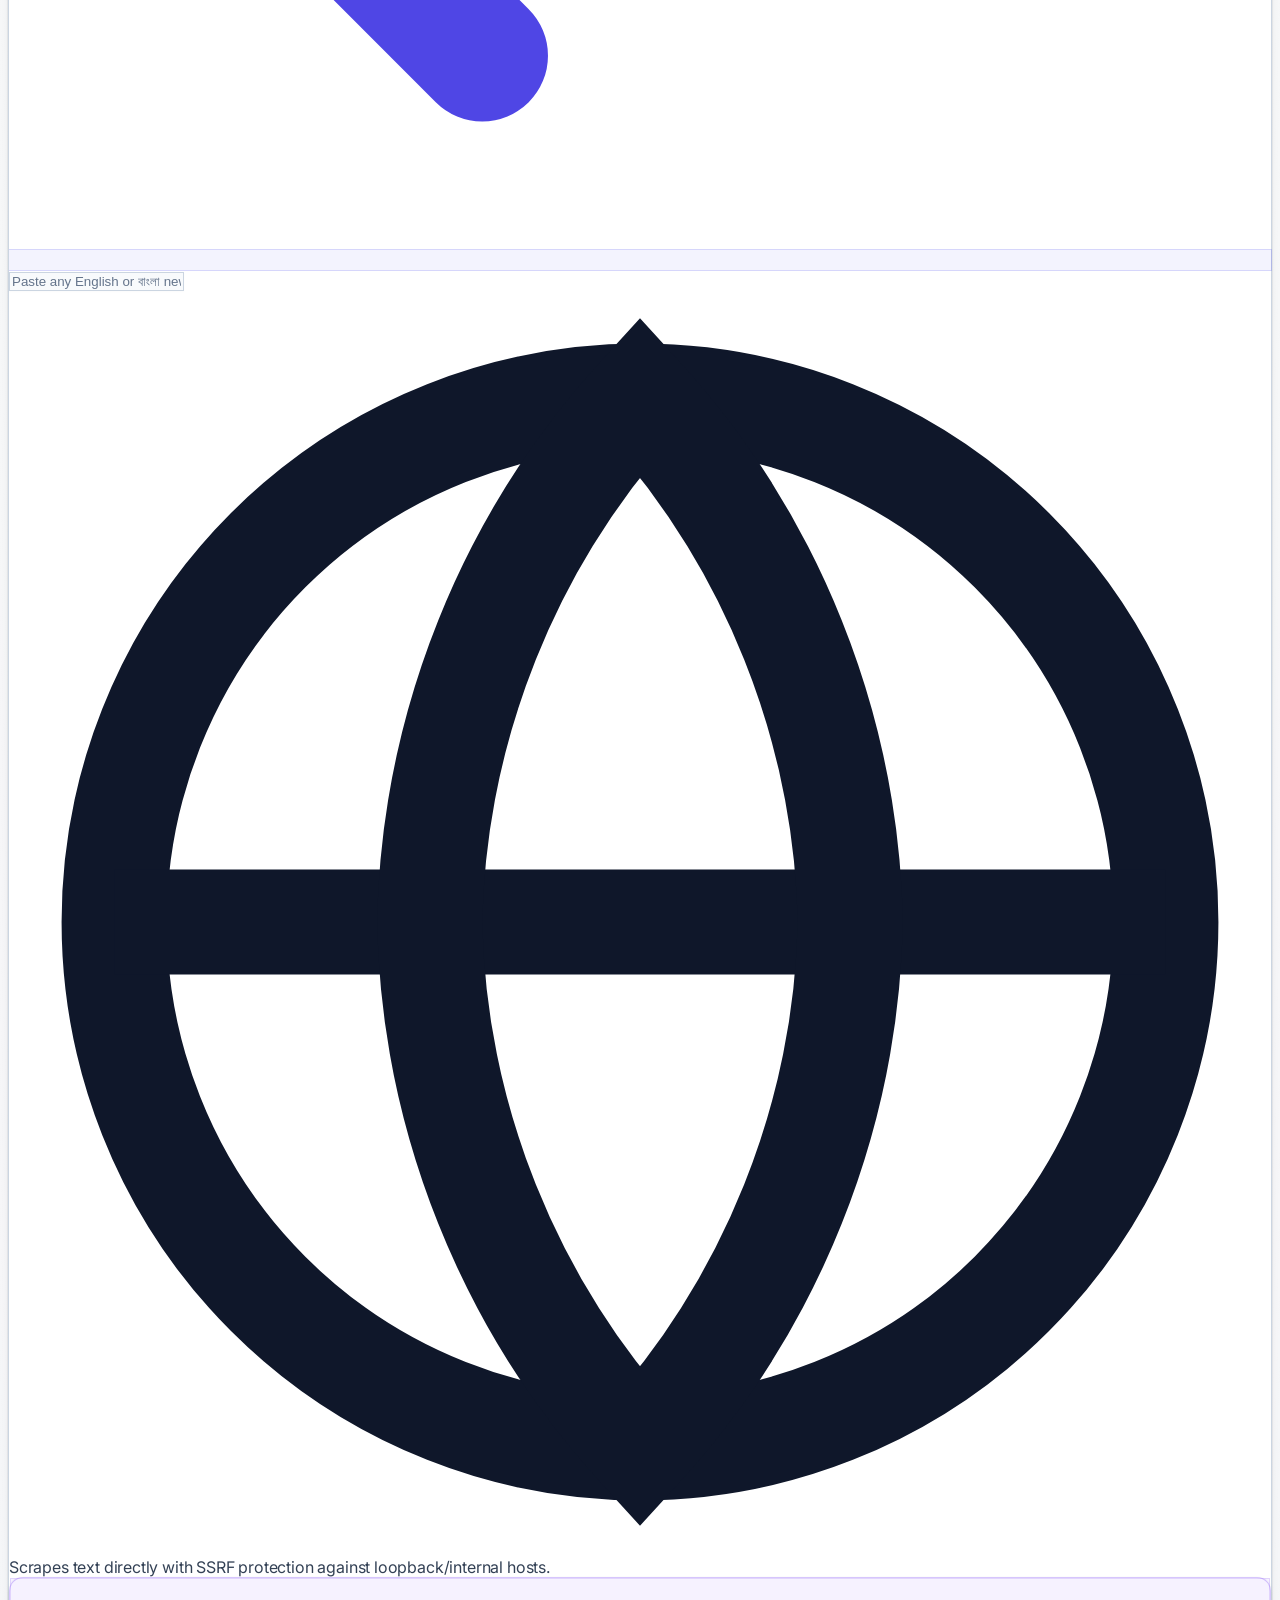
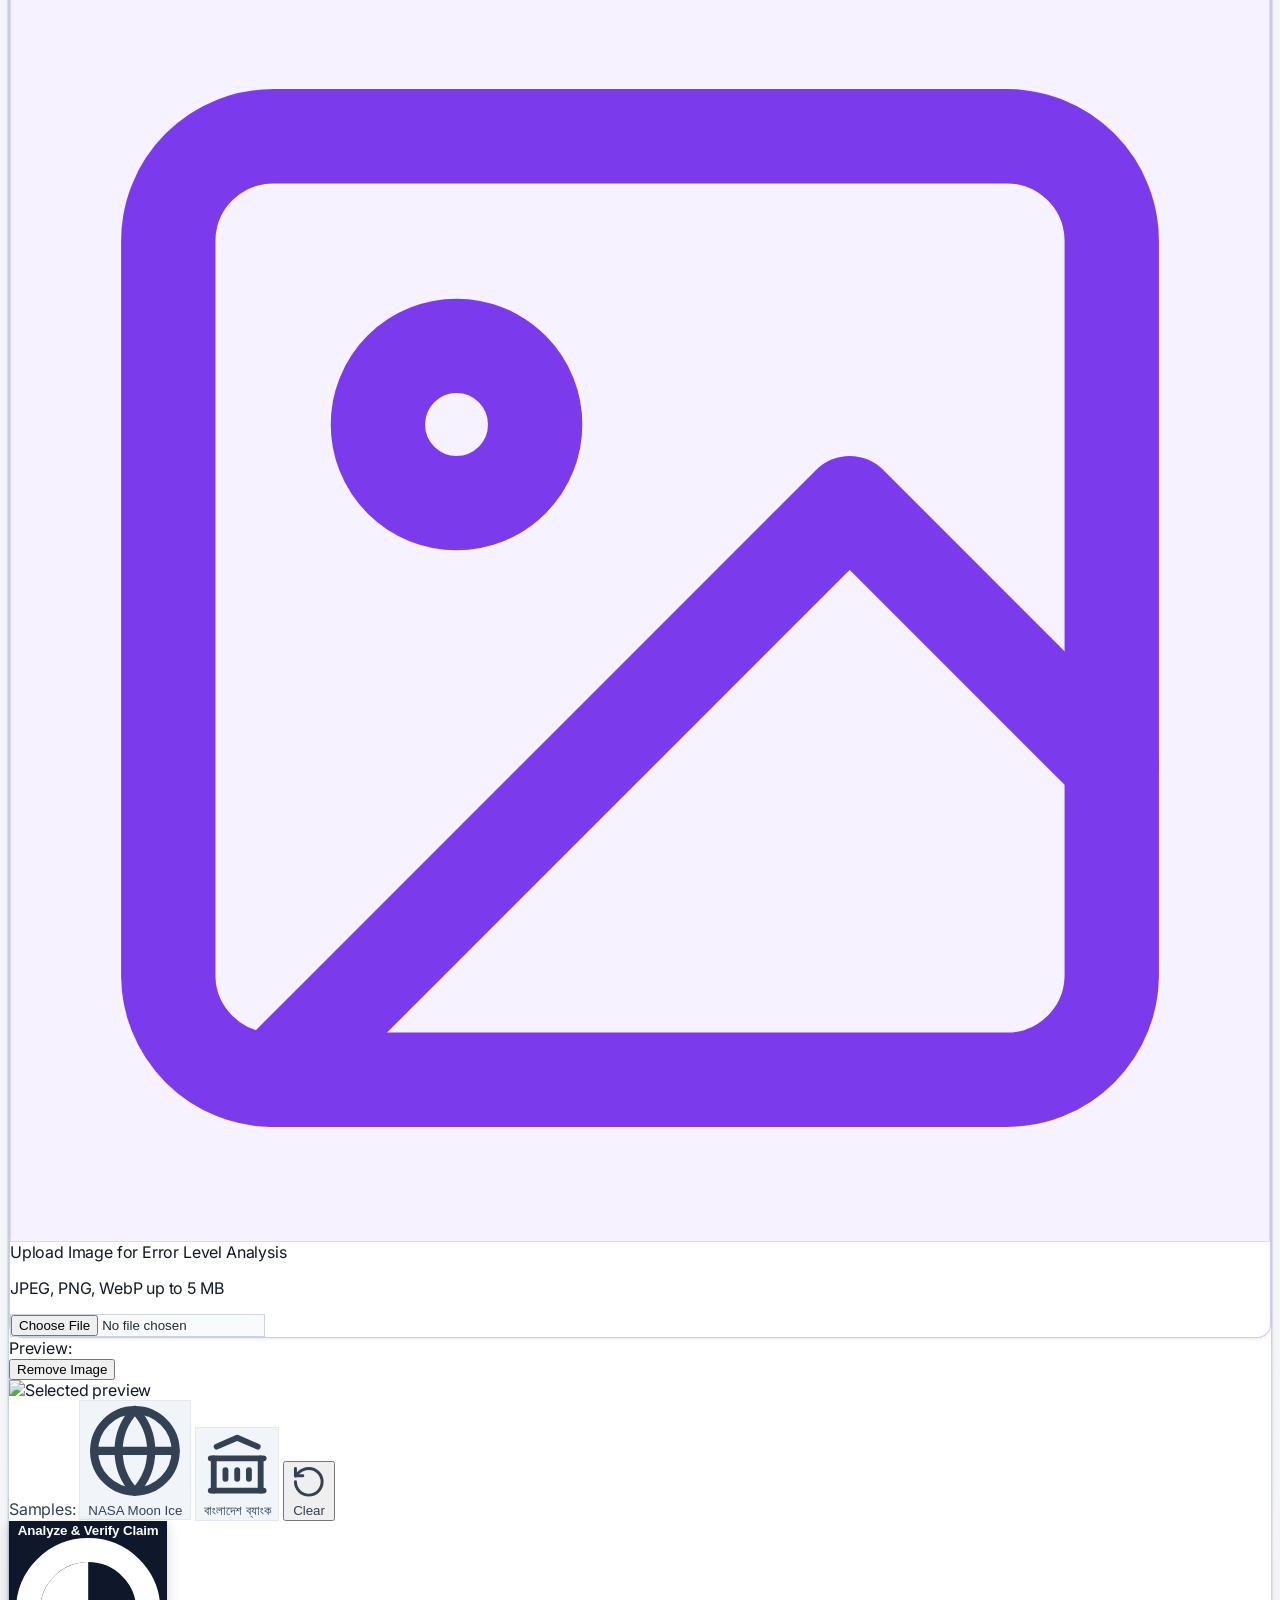
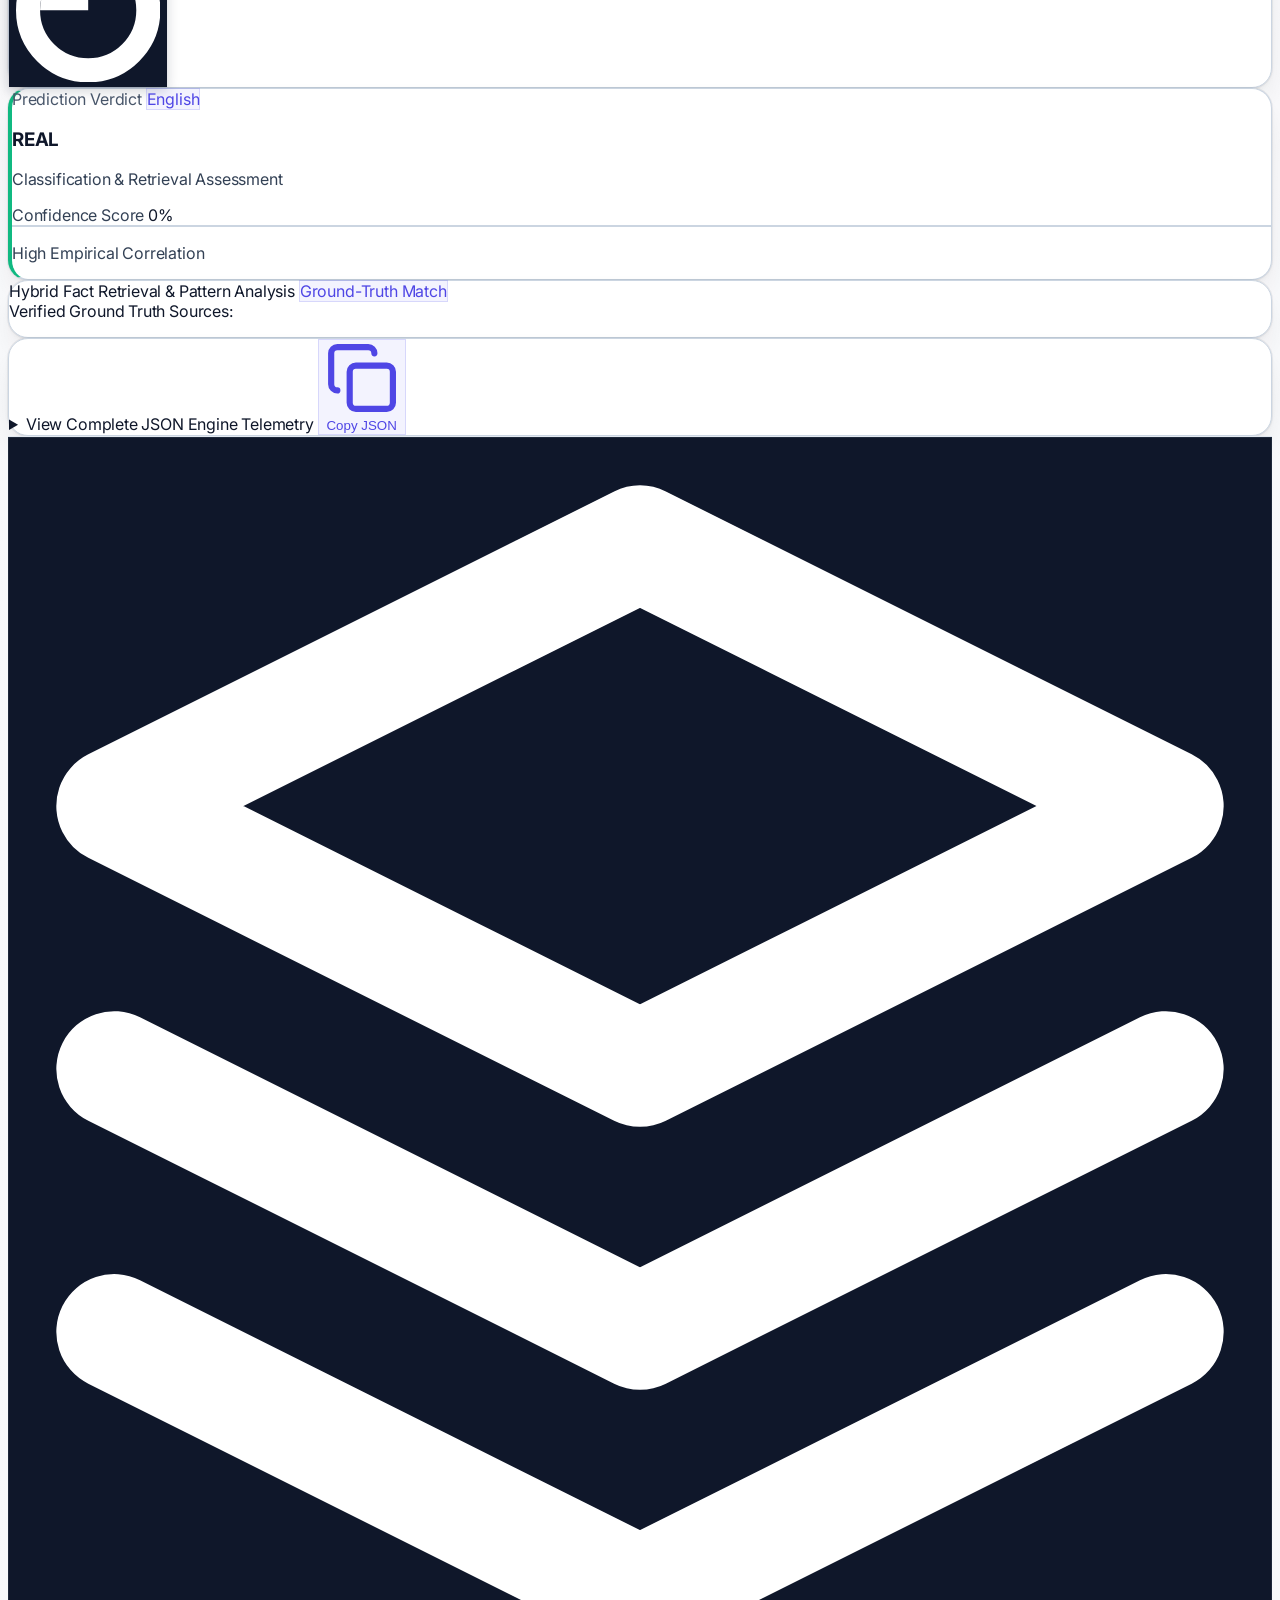
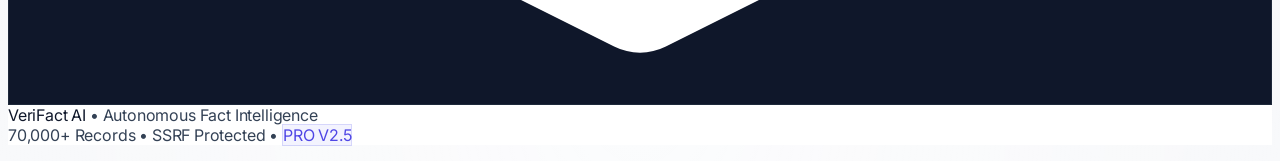
==== commit e9652c7c: "feat(nlp,ui): implement end-to-end automatic English & Bangla language detection" ====
--- a/frontend/index.html
+++ b/frontend/index.html
@@ -200,18 +200,16 @@
           <p class="text-xs mt-0.5 font-normal" style="color: var(--text-muted);">Select input modality and enter your material for assessment.</p>
         </div>
 
-        <!-- Language Switcher Segmented Control -->
-        <div id="langSelector" class="inline-flex rounded-lg p-0.5 shadow-2xs" style="background: var(--tab-bar-bg); border: 1px solid var(--card-border);">
-          <button type="button" id="btnEn" onclick="setLanguage('en')"
-            class="px-3.5 py-1.5 rounded-md text-xs font-semibold transition cursor-pointer"
-            style="background: var(--tab-active-bg); color: var(--tab-active-text); box-shadow: var(--tab-active-shadow);">
-            English
-          </button>
-          <button type="button" id="btnBn" onclick="setLanguage('bn')"
-            class="px-3.5 py-1.5 rounded-md text-xs font-semibold transition cursor-pointer"
-            style="color: var(--tab-inactive-text);">
-            বাংলা (Bangla)
-          </button>
+        <!-- Autonomous Language Detection Indicator (Zero Manual Switching Required) -->
+        <div id="langSelector" class="inline-flex items-center gap-2 px-3 py-1.5 rounded-lg text-xs font-mono badge-indigo shadow-2xs transition-all duration-200"
+             title="Automatically detects English and বাংলা from your text or article URL">
+          <svg class="w-3.5 h-3.5 shrink-0" viewBox="0 0 24 24" fill="none" stroke="currentColor" stroke-width="2" stroke-linecap="round" stroke-linejoin="round" aria-hidden="true">
+            <circle cx="12" cy="12" r="10"></circle>
+            <line x1="2" y1="12" x2="22" y2="12"></line>
+            <path d="M12 2a15.3 15.3 0 0 1 4 10 15.3 15.3 0 0 1-4 10 15.3 15.3 0 0 1-4-10 15.3 15.3 0 0 1 4-10z"></path>
+          </svg>
+          <span id="langAutoDot" class="w-1.5 h-1.5 rounded-full bg-indigo-500 animate-pulse"></span>
+          <span id="langAutoText" class="font-semibold">Auto-Detect: EN / বাংলা</span>
         </div>
       </div>
 
@@ -256,8 +254,8 @@
       <div id="textInputContainer" class="space-y-2">
         <div class="relative">
           <textarea id="newsInput" rows="5"
-            oninput="updateCharCount()"
-            placeholder="Paste an English news headline, claim, or article paragraph here..."
+            oninput="handleTextInput()"
+            placeholder="Paste any English or বাংলা news headline, claim, or article paragraph — language is detected automatically..."
             class="mono-input w-full rounded-xl p-4 text-sm outline-none resize-y font-normal leading-relaxed min-h-[140px]"></textarea>
           
           <!-- Character & Shortcut HUD -->
@@ -278,7 +276,8 @@
       <div id="urlInputContainer" class="hidden space-y-2.5">
         <div class="relative">
           <input id="newsUrlInput" type="url"
-            placeholder="Paste news article URL (e.g., https://www.bbc.com/news/article...)"
+            oninput="updateLiveLanguageDetection()"
+            placeholder="Paste any English or বাংলা news article URL (e.g., https://www.bbc.com/news/...)"
             class="mono-input w-full rounded-xl px-4 py-3.5 text-sm outline-none pl-11" />
           <div class="absolute left-4 top-1/2 -translate-y-1/2 pointer-events-none text-sky-500">
             <svg class="w-4 h-4" viewBox="0 0 24 24" fill="none" stroke="currentColor" stroke-width="2">
--- a/frontend/css/styles.css
+++ b/frontend/css/styles.css
@@ -135,11 +135,11 @@
   --input-focus-border: #818cf8;
   --input-focus-ring: rgba(129, 140, 248, 0.25);
   
-  --btn-luxury-bg: #ffffff;
-  --btn-luxury-text: #0f172a;
-  --btn-luxury-border: #ffffff;
-  --btn-luxury-shadow: 0 1px 2px 0 rgba(0, 0, 0, 0.2), 0 4px 14px 0 rgba(255, 255, 255, 0.15);
-  --btn-luxury-hover: #f1f5f9;
+  --btn-luxury-bg: #181b26;
+  --btn-luxury-text: #ffffff;
+  --btn-luxury-border: rgba(99, 102, 241, 0.45);
+  --btn-luxury-shadow: 0 1px 2px 0 rgba(0, 0, 0, 0.4), 0 4px 16px 0 rgba(99, 102, 241, 0.22);
+  --btn-luxury-hover: #232738;
   
   --pill-bg: rgba(18, 20, 28, 0.85);
   --pill-border: rgba(255, 255, 255, 0.08);
@@ -177,6 +177,20 @@
 }
 
 /* Base Body Styles */
+/* Universal Butter-Smooth Theme Switching (Linear/Vercel/Stripe style) */
+html.theme-transitioning,
+html.theme-transitioning *,
+html.theme-transitioning *::before,
+html.theme-transitioning *::after {
+  transition: background-color 0.32s cubic-bezier(0.16, 1, 0.3, 1) !important,
+              border-color 0.32s cubic-bezier(0.16, 1, 0.3, 1) !important,
+              color 0.32s cubic-bezier(0.16, 1, 0.3, 1) !important,
+              box-shadow 0.32s cubic-bezier(0.16, 1, 0.3, 1) !important,
+              stroke 0.32s cubic-bezier(0.16, 1, 0.3, 1) !important,
+              fill 0.32s cubic-bezier(0.16, 1, 0.3, 1) !important;
+  transition-delay: 0s !important;
+}
+
 body {
   font-family: 'Inter', 'Noto Sans Bengali', 'Hind Siliguri', -apple-system, BlinkMacSystemFont, 'Segoe UI', Roboto, sans-serif;
   background-color: var(--bg-primary);
@@ -184,7 +198,7 @@
   min-height: 100vh;
   overflow-x: hidden;
   position: relative;
-  transition: background-color 0.25s ease, color 0.25s ease;
+  transition: background-color 0.32s cubic-bezier(0.16, 1, 0.3, 1), color 0.32s cubic-bezier(0.16, 1, 0.3, 1);
   letter-spacing: -0.011em;
 }
 
@@ -384,17 +398,37 @@
   animation: matrixWindowBlink 3.2s ease-in-out infinite alternate;
 }
 
-/* Foreground Readability Scrim (Ensures 100% crisp foreground distinction from background) */
+/* Foreground Readability Scrim (Cross-fades smoothly between light and dark via GPU opacity) */
 .foreground-scrim {
   position: absolute;
   inset: -16px -24px;
-  background: radial-gradient(ellipse at 50% 25%, rgba(255, 255, 255, 0.9) 0%, rgba(255, 255, 255, 0.65) 55%, rgba(255, 255, 255, 0) 100%);
   pointer-events: none;
   z-index: -1;
   border-radius: 2rem;
-}
-[data-theme="dark"] .foreground-scrim {
-  background: radial-gradient(ellipse at 50% 25%, rgba(3, 3, 4, 0.9) 0%, rgba(3, 3, 4, 0.65) 55%, rgba(3, 3, 4, 0) 100%);
+  overflow: hidden;
+}
+.foreground-scrim::before,
+.foreground-scrim::after {
+  content: "";
+  position: absolute;
+  inset: 0;
+  border-radius: inherit;
+  transition: opacity 0.35s cubic-bezier(0.16, 1, 0.3, 1);
+  will-change: opacity;
+}
+.foreground-scrim::before {
+  background: radial-gradient(ellipse at 50% 25%, rgba(255, 255, 255, 0.92) 0%, rgba(255, 255, 255, 0.68) 55%, rgba(255, 255, 255, 0) 100%);
+  opacity: 1;
+}
+.foreground-scrim::after {
+  background: radial-gradient(ellipse at 50% 25%, rgba(3, 3, 4, 0.92) 0%, rgba(3, 3, 4, 0.68) 55%, rgba(3, 3, 4, 0) 100%);
+  opacity: 0;
+}
+[data-theme="dark"] .foreground-scrim::before {
+  opacity: 0;
+}
+[data-theme="dark"] .foreground-scrim::after {
+  opacity: 1;
 }
 
 /* Enterprise SaaS Surface Cards — 100% Opaque High-Elevation Surfaces */
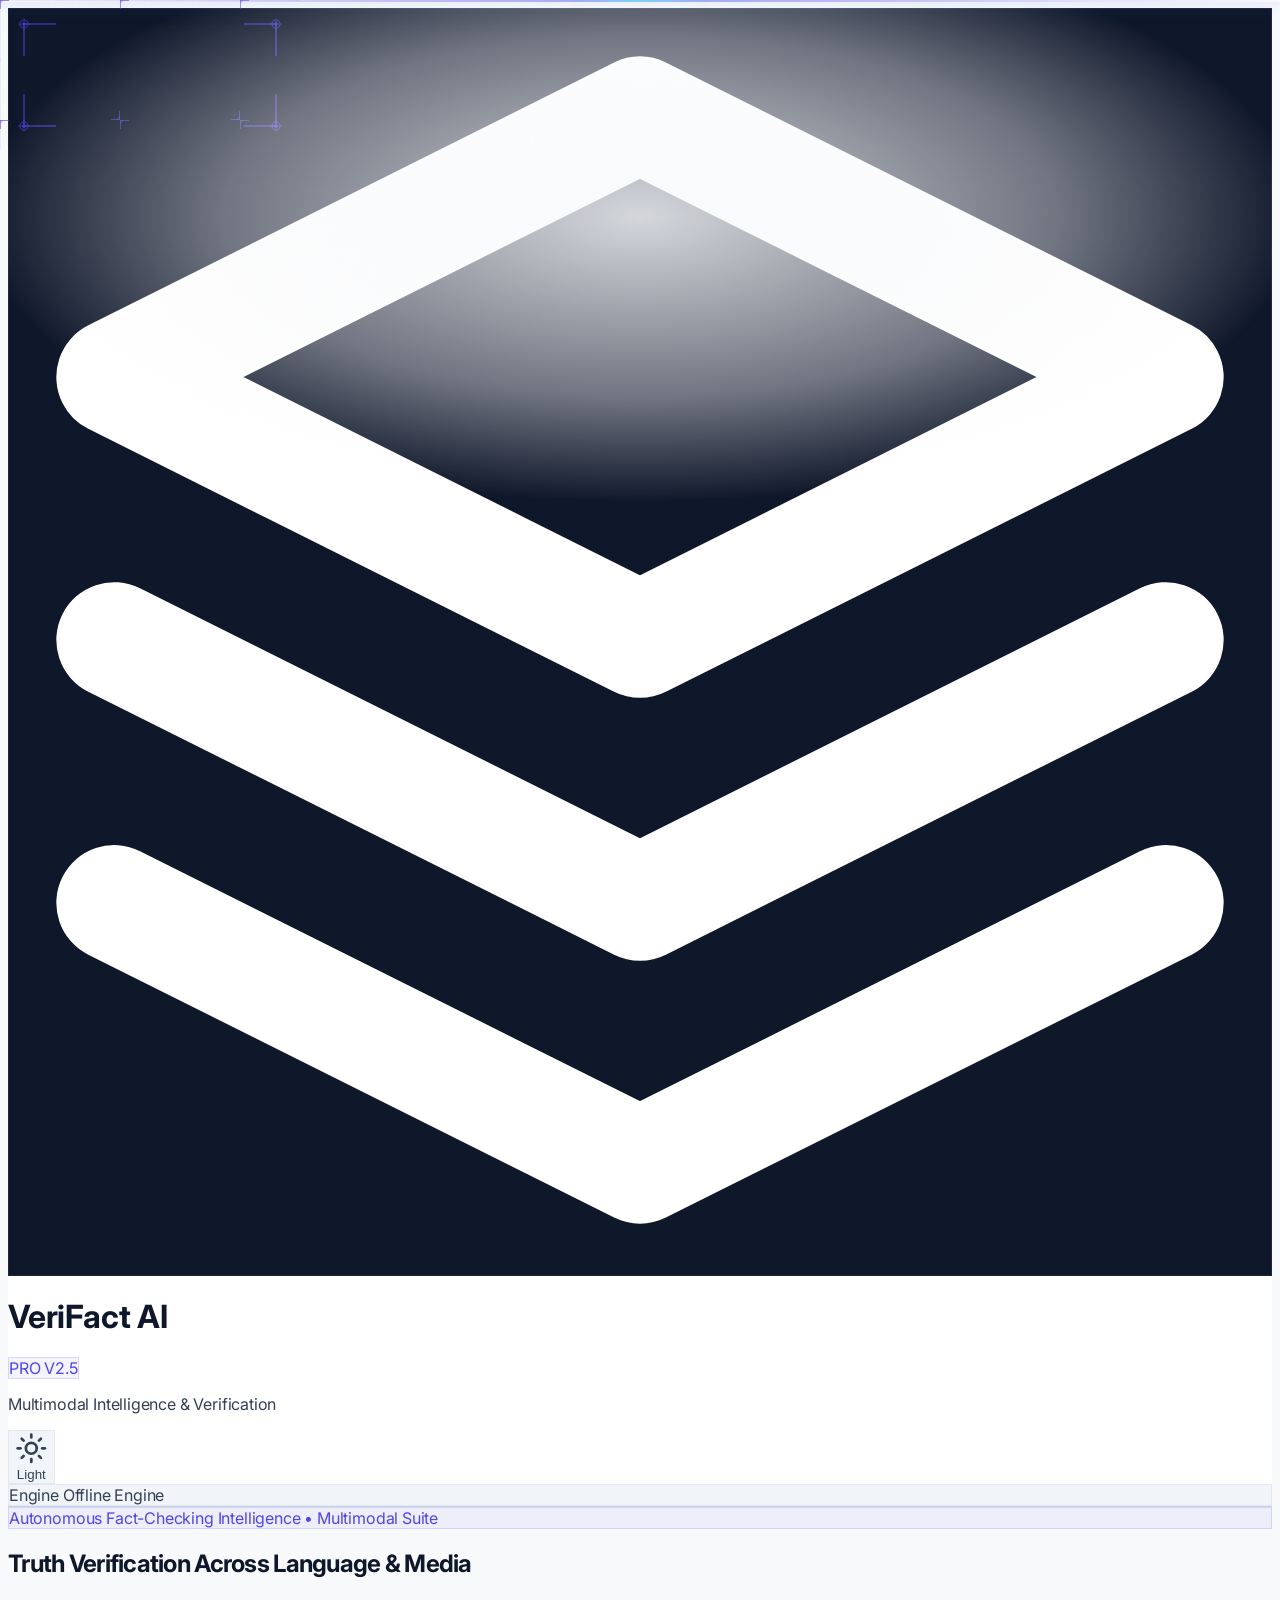
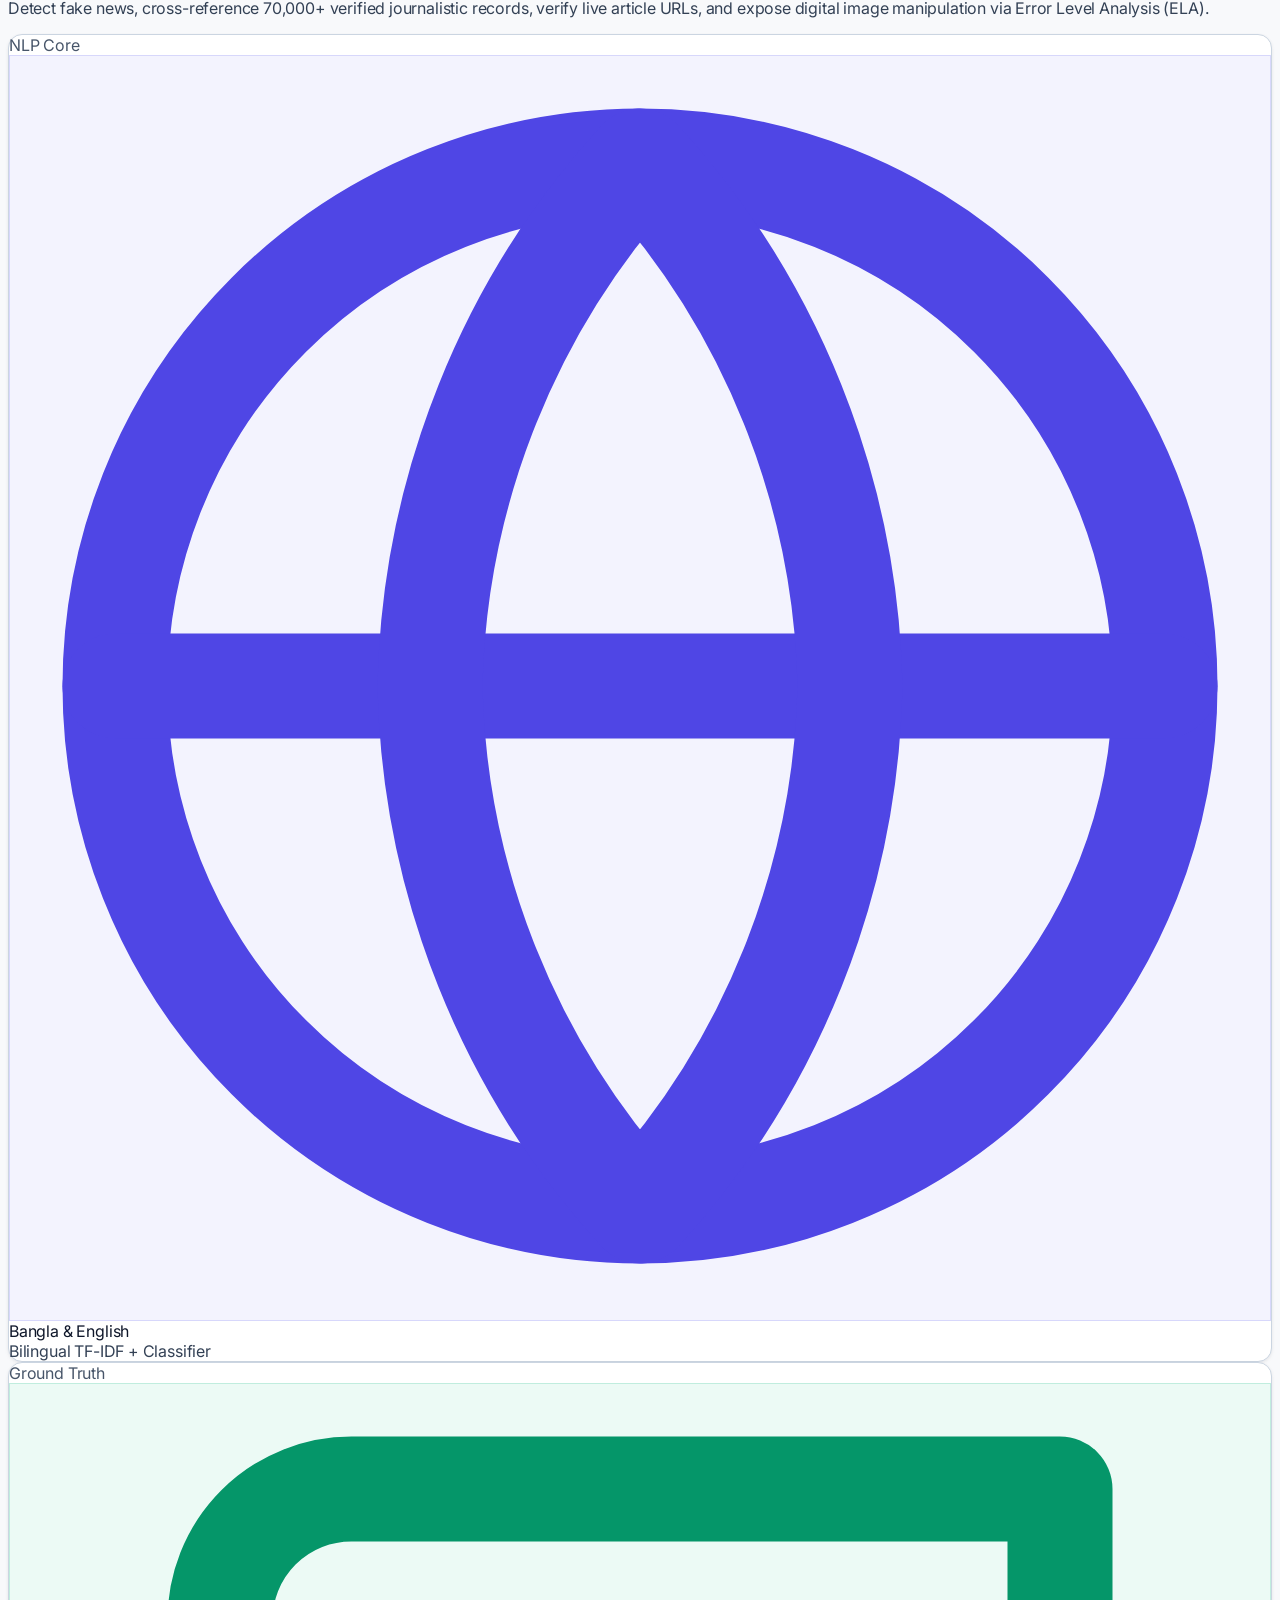
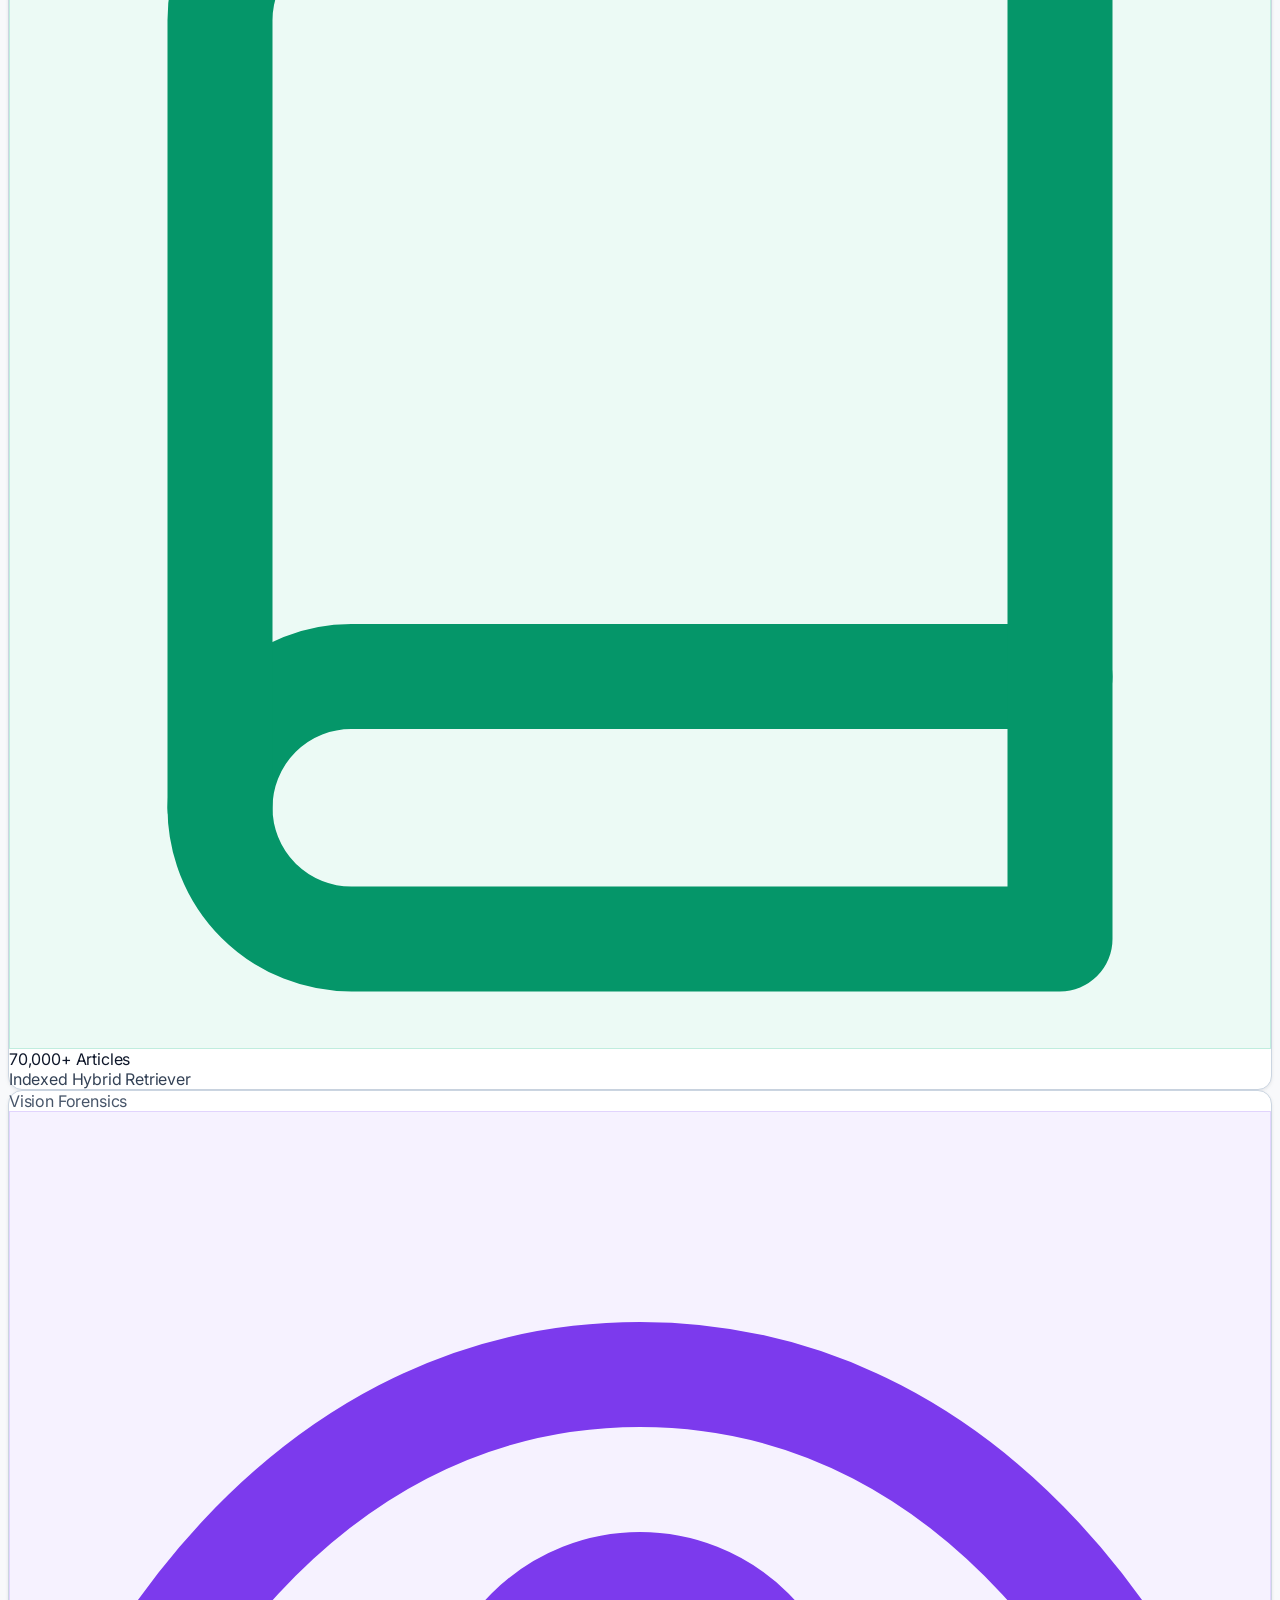
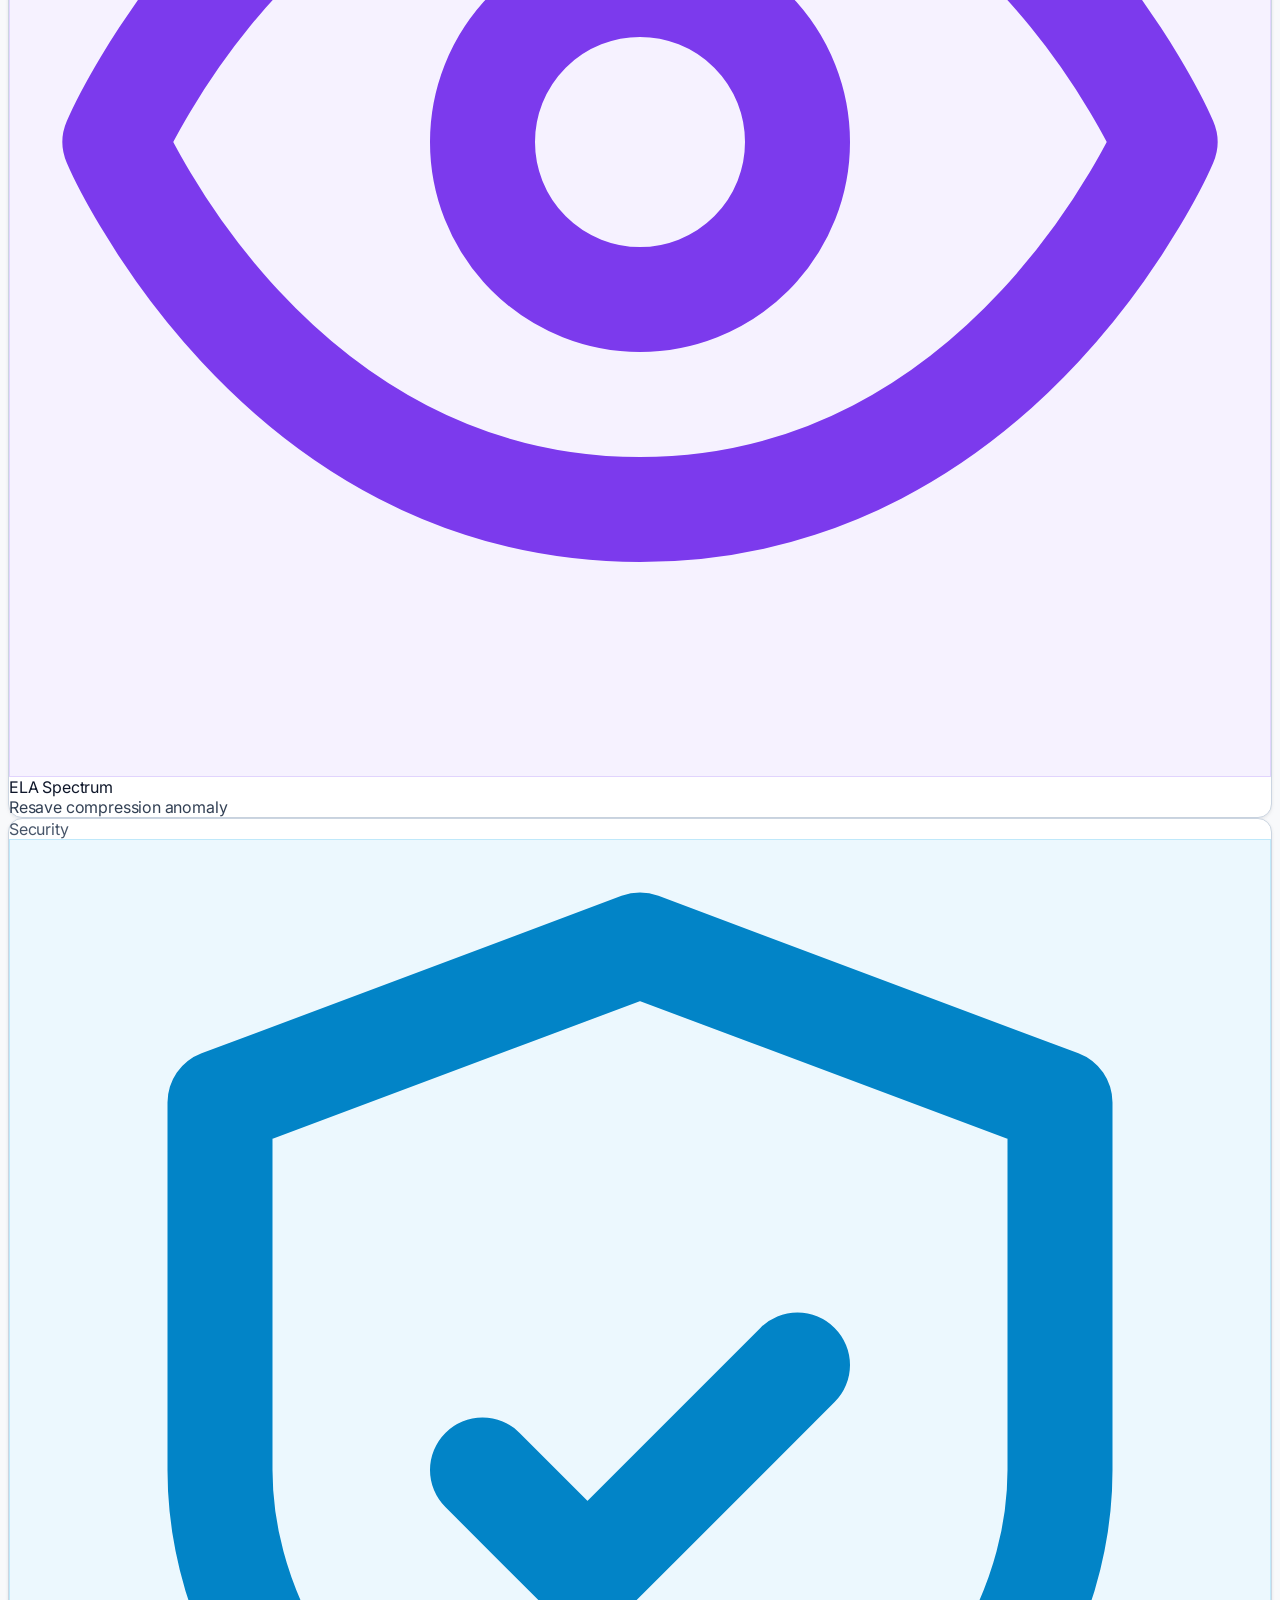
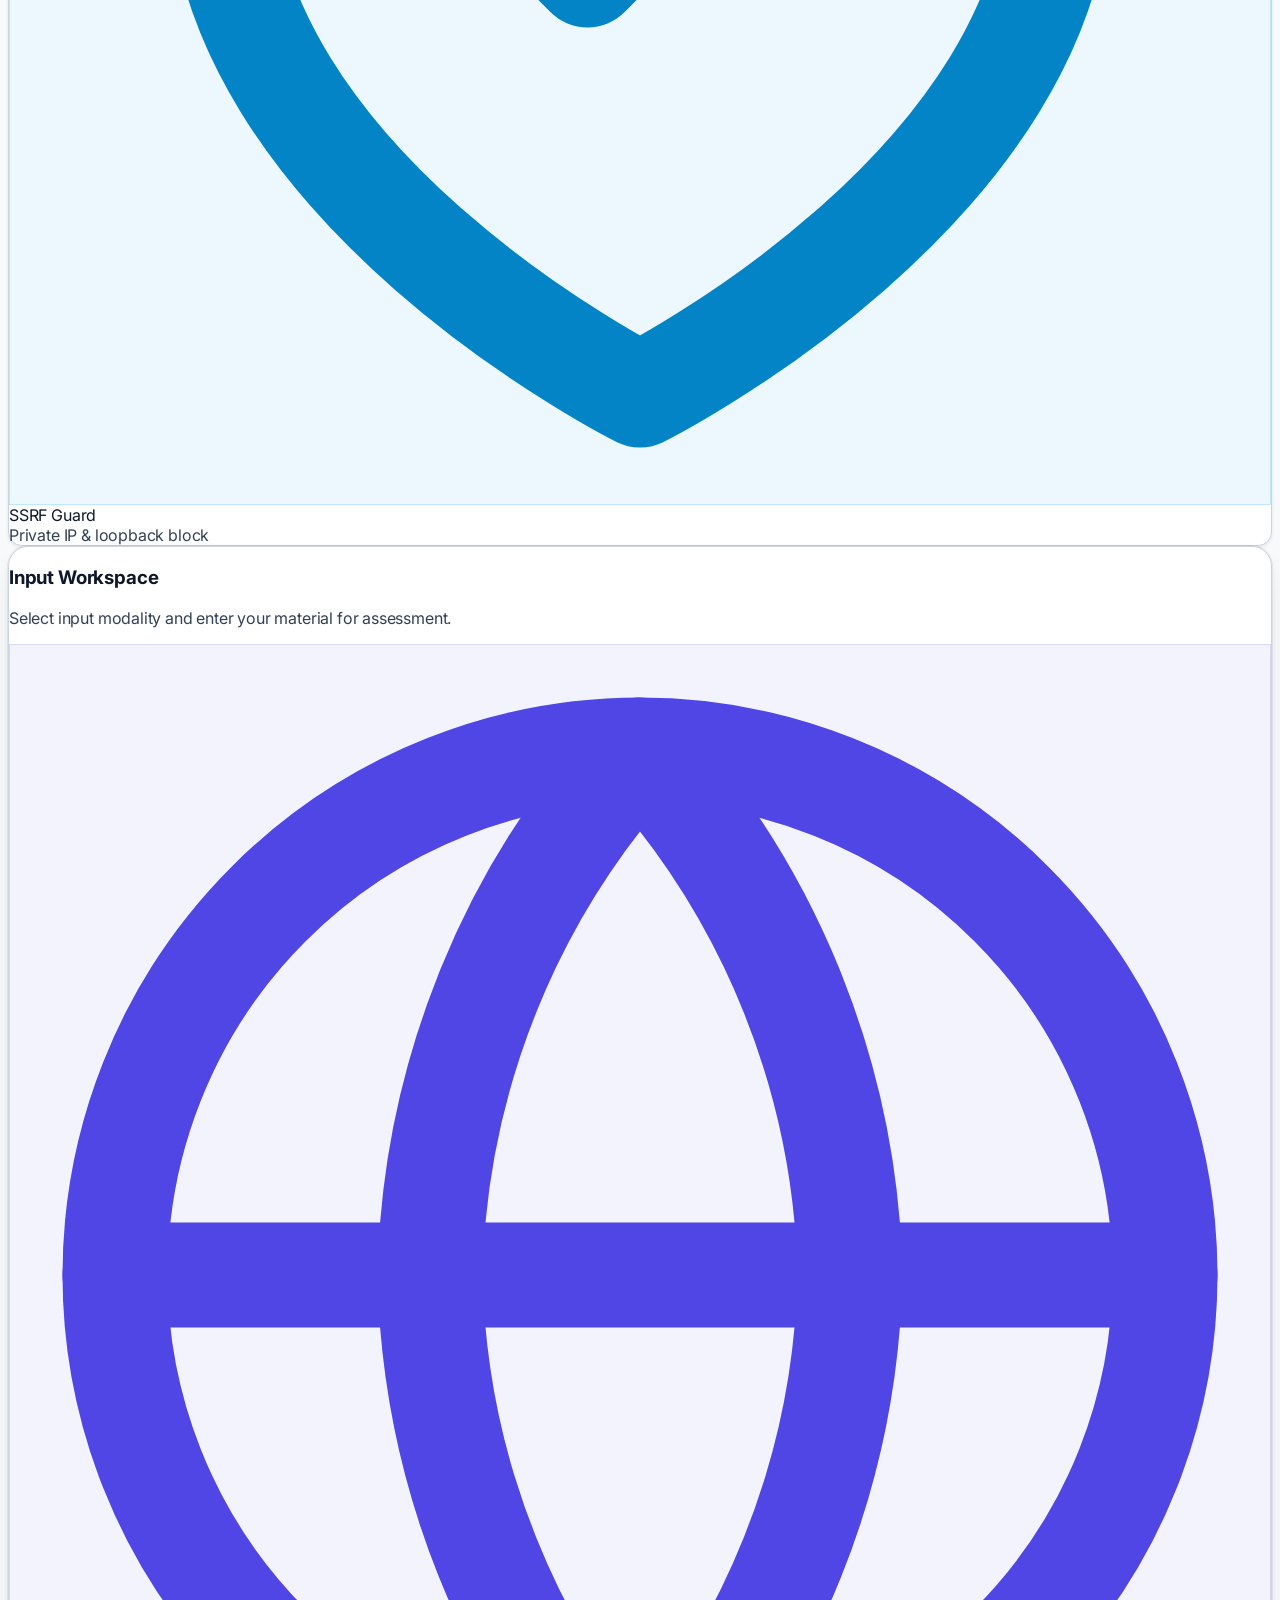
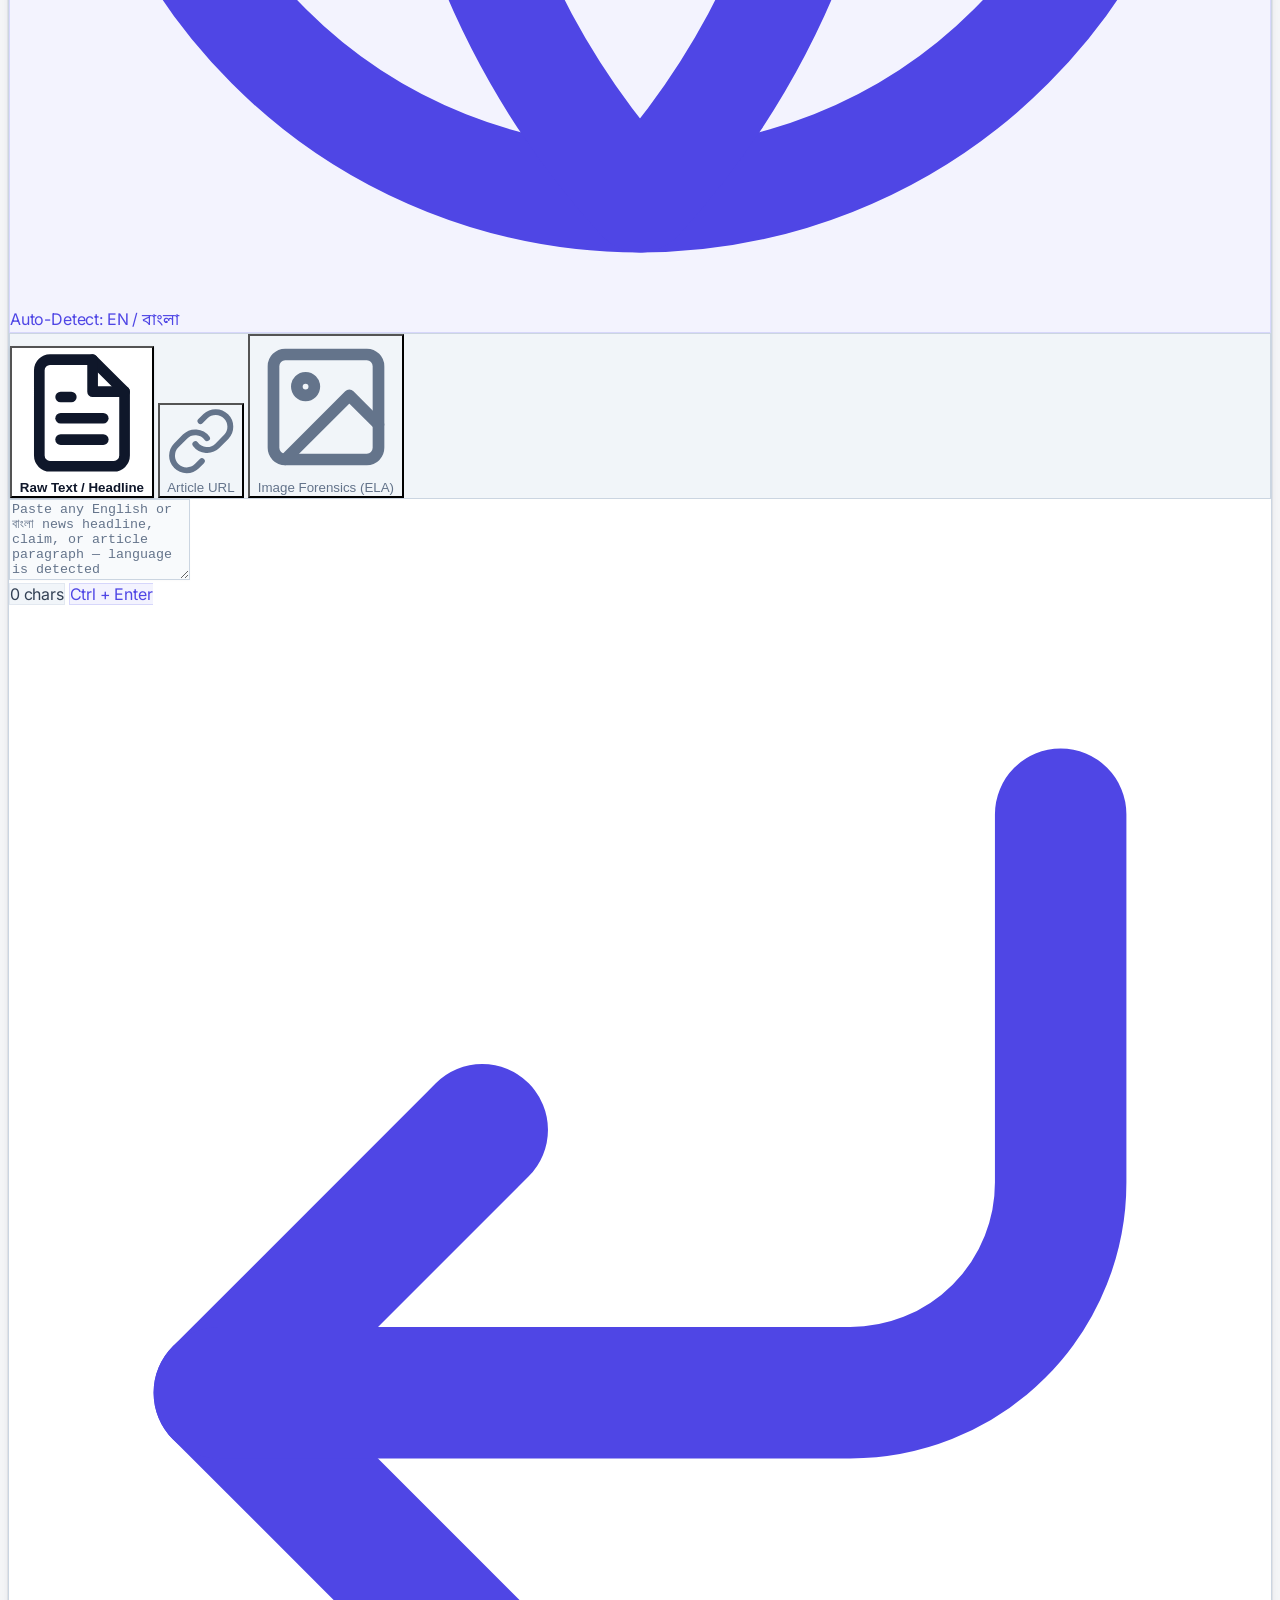
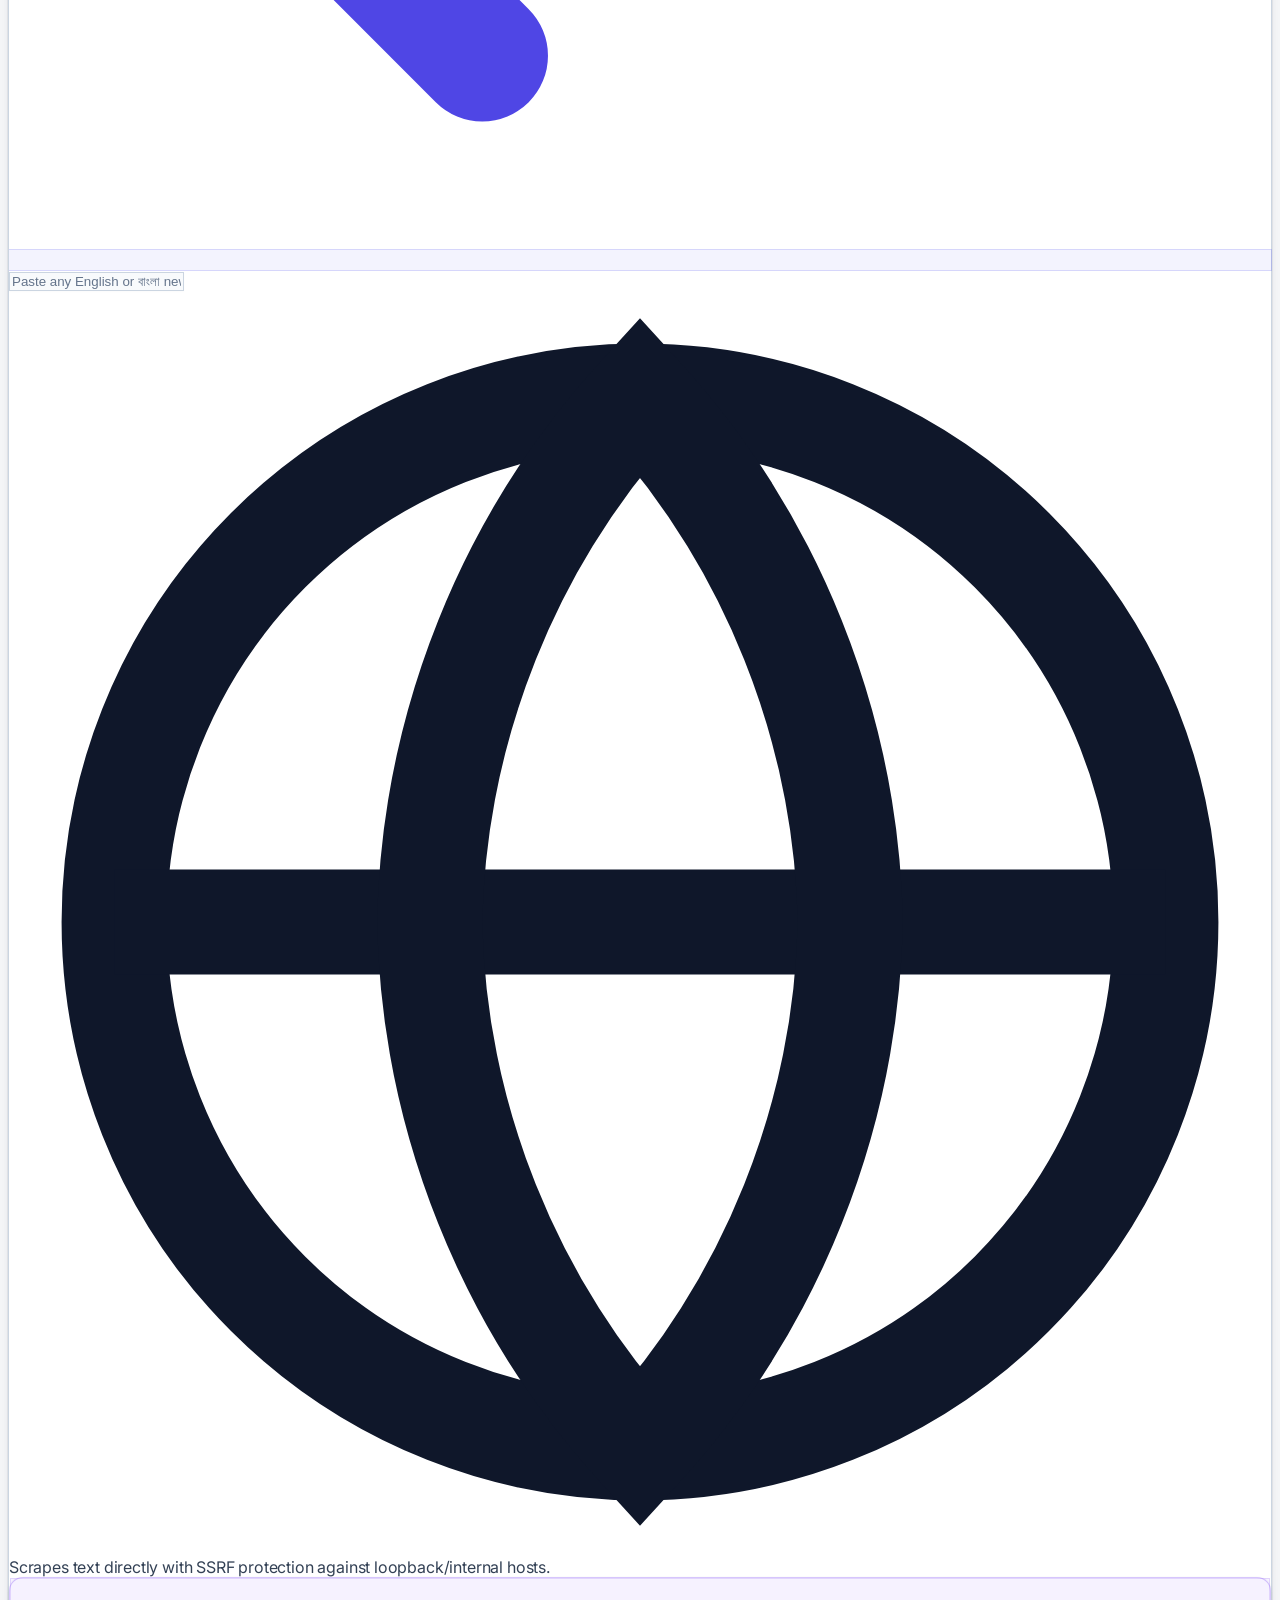
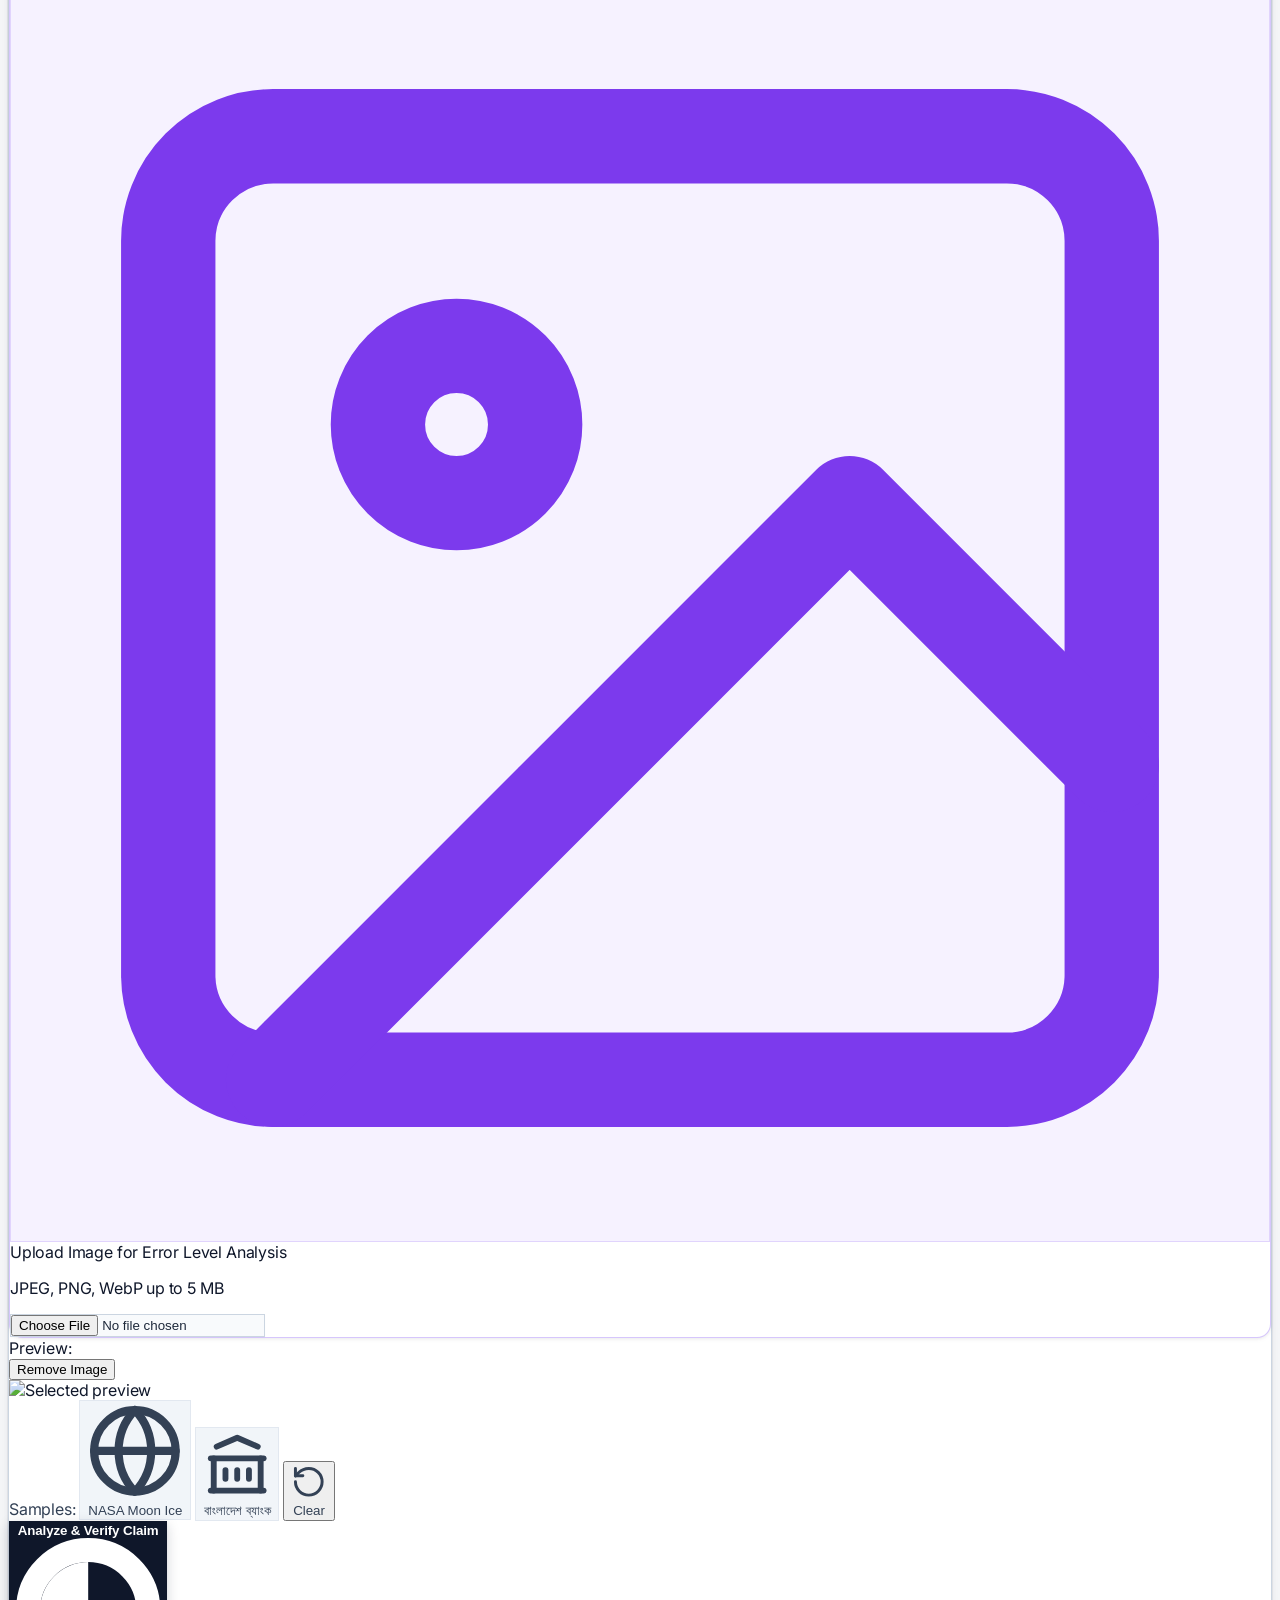
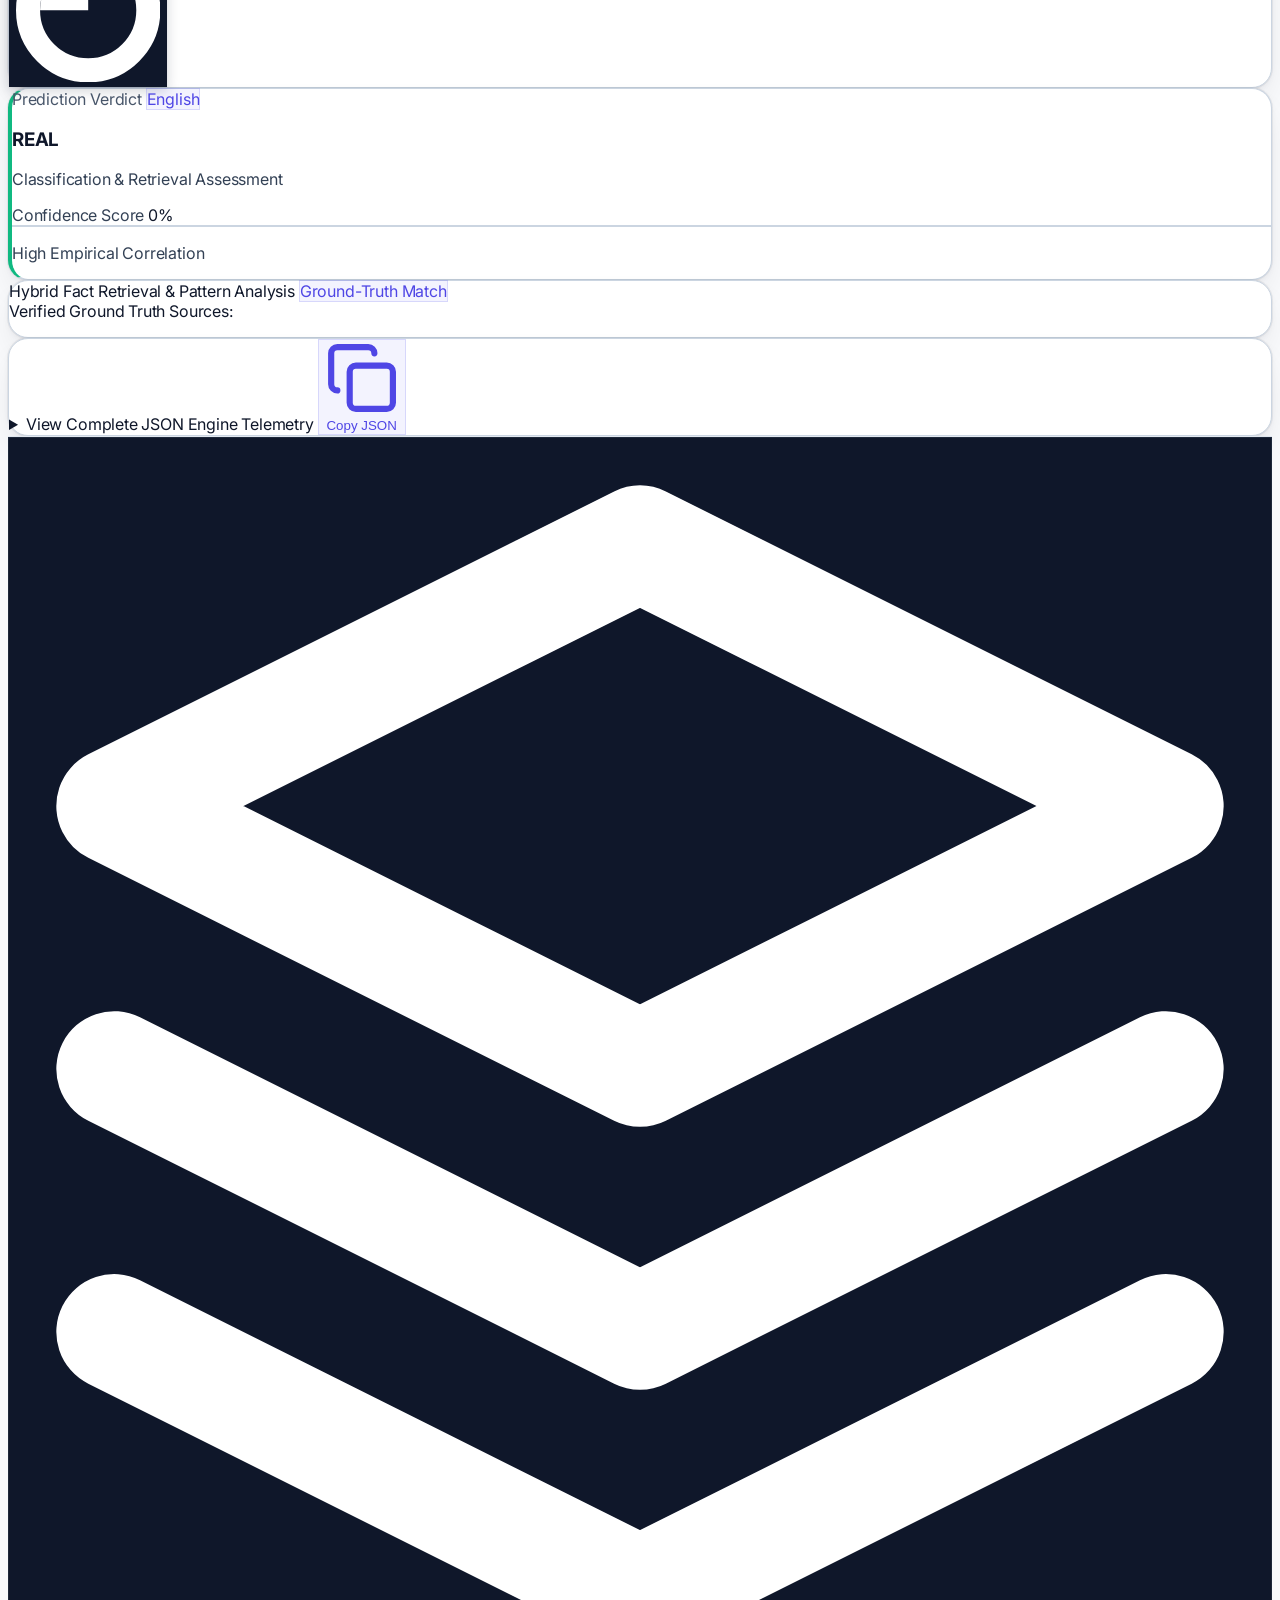
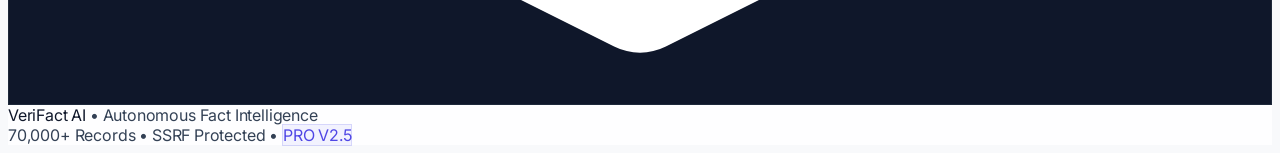
==== commit 7f78673c: "fix(ui): fix theme switch desync box artifacts with View Transitions API and edge-less veil" ====
--- a/frontend/index.html
+++ b/frontend/index.html
@@ -41,6 +41,9 @@
     <div class="absolute top-0 left-0 right-0 h-[1px]"
          style="background: linear-gradient(90deg, transparent, var(--top-rim-beam), transparent);"></div>
   </div>
+
+  <!-- Edge-less Ambient Foreground Readability Veil -->
+  <div class="foreground-scrim" aria-hidden="true"></div>
 
   <!-- Top Glassmorphic Navigation -->
   <header class="relative z-30 sticky top-0 transition-colors duration-200"
@@ -104,9 +107,6 @@
 
   <!-- Main Workspace -->
   <main class="relative z-10 max-w-5xl w-full mx-auto px-4 sm:px-6 py-8 space-y-6 flex-grow">
-    <!-- Ambient Foreground Readability Scrim (Ensures 100% crisp foreground distinction from background) -->
-    <div class="foreground-scrim" aria-hidden="true"></div>
-
     <!-- Hero Announcement & Value Proposition -->
     <div class="text-center sm:text-left space-y-3">
       <!-- Eyebrow Pill Badge -->
--- a/frontend/css/styles.css
+++ b/frontend/css/styles.css
@@ -149,8 +149,8 @@
   --tab-active-bg: rgba(35, 38, 52, 0.95);
   --tab-active-text: #ffffff;
   --tab-active-shadow: 0 1px 3px 0 rgba(0, 0, 0, 0.4);
-  --inactive-tab-text: #94a3b8;
-  --inactive-tab-hover: #cbd5e1;
+  --tab-inactive-text: #94a3b8;
+  --tab-inactive-hover: #f8fafc;
   
   --logo-bg: linear-gradient(135deg, #1e1b4b 0%, #312e81 100%);
   --logo-text: #ffffff;
@@ -177,18 +177,19 @@
 }
 
 /* Base Body Styles */
-/* Universal Butter-Smooth Theme Switching (Linear/Vercel/Stripe style) */
-html.theme-transitioning,
-html.theme-transitioning *,
-html.theme-transitioning *::before,
-html.theme-transitioning *::after {
-  transition: background-color 0.32s cubic-bezier(0.16, 1, 0.3, 1) !important,
-              border-color 0.32s cubic-bezier(0.16, 1, 0.3, 1) !important,
-              color 0.32s cubic-bezier(0.16, 1, 0.3, 1) !important,
-              box-shadow 0.32s cubic-bezier(0.16, 1, 0.3, 1) !important,
-              stroke 0.32s cubic-bezier(0.16, 1, 0.3, 1) !important,
-              fill 0.32s cubic-bezier(0.16, 1, 0.3, 1) !important;
-  transition-delay: 0s !important;
+/* Atomic Theme Swap + 120fps Hardware-Accelerated GPU View Transition */
+html.theme-instant-swap,
+html.theme-instant-swap *,
+html.theme-instant-swap *::before,
+html.theme-instant-swap *::after {
+  transition: none !important;
+}
+
+::view-transition-old(root),
+::view-transition-new(root) {
+  animation-duration: 0.28s;
+  animation-timing-function: cubic-bezier(0.22, 1, 0.36, 1);
+  mix-blend-mode: normal;
 }
 
 body {
@@ -198,7 +199,6 @@
   min-height: 100vh;
   overflow-x: hidden;
   position: relative;
-  transition: background-color 0.32s cubic-bezier(0.16, 1, 0.3, 1), color 0.32s cubic-bezier(0.16, 1, 0.3, 1);
   letter-spacing: -0.011em;
 }
 
@@ -398,37 +398,16 @@
   animation: matrixWindowBlink 3.2s ease-in-out infinite alternate;
 }
 
-/* Foreground Readability Scrim (Cross-fades smoothly between light and dark via GPU opacity) */
+/* Edge-less Full-Viewport Readability Veil behind Hero Content (Zero Hard Box Clipping) */
 .foreground-scrim {
-  position: absolute;
-  inset: -16px -24px;
+  position: fixed;
+  inset: 0;
   pointer-events: none;
-  z-index: -1;
-  border-radius: 2rem;
-  overflow: hidden;
-}
-.foreground-scrim::before,
-.foreground-scrim::after {
-  content: "";
-  position: absolute;
-  inset: 0;
-  border-radius: inherit;
-  transition: opacity 0.35s cubic-bezier(0.16, 1, 0.3, 1);
-  will-change: opacity;
-}
-.foreground-scrim::before {
-  background: radial-gradient(ellipse at 50% 25%, rgba(255, 255, 255, 0.92) 0%, rgba(255, 255, 255, 0.68) 55%, rgba(255, 255, 255, 0) 100%);
-  opacity: 1;
-}
-.foreground-scrim::after {
-  background: radial-gradient(ellipse at 50% 25%, rgba(3, 3, 4, 0.92) 0%, rgba(3, 3, 4, 0.68) 55%, rgba(3, 3, 4, 0) 100%);
-  opacity: 0;
-}
-[data-theme="dark"] .foreground-scrim::before {
-  opacity: 0;
-}
-[data-theme="dark"] .foreground-scrim::after {
-  opacity: 1;
+  z-index: 2;
+  background: radial-gradient(ellipse 68% 42% at 50% 24%, rgba(248, 249, 251, 0.85) 0%, rgba(248, 249, 251, 0.42) 48%, rgba(248, 249, 251, 0) 76%);
+}
+[data-theme="dark"] .foreground-scrim {
+  background: radial-gradient(ellipse 68% 42% at 50% 24%, rgba(3, 3, 4, 0.85) 0%, rgba(3, 3, 4, 0.42) 48%, rgba(3, 3, 4, 0) 76%);
 }
 
 /* Enterprise SaaS Surface Cards — 100% Opaque High-Elevation Surfaces */
